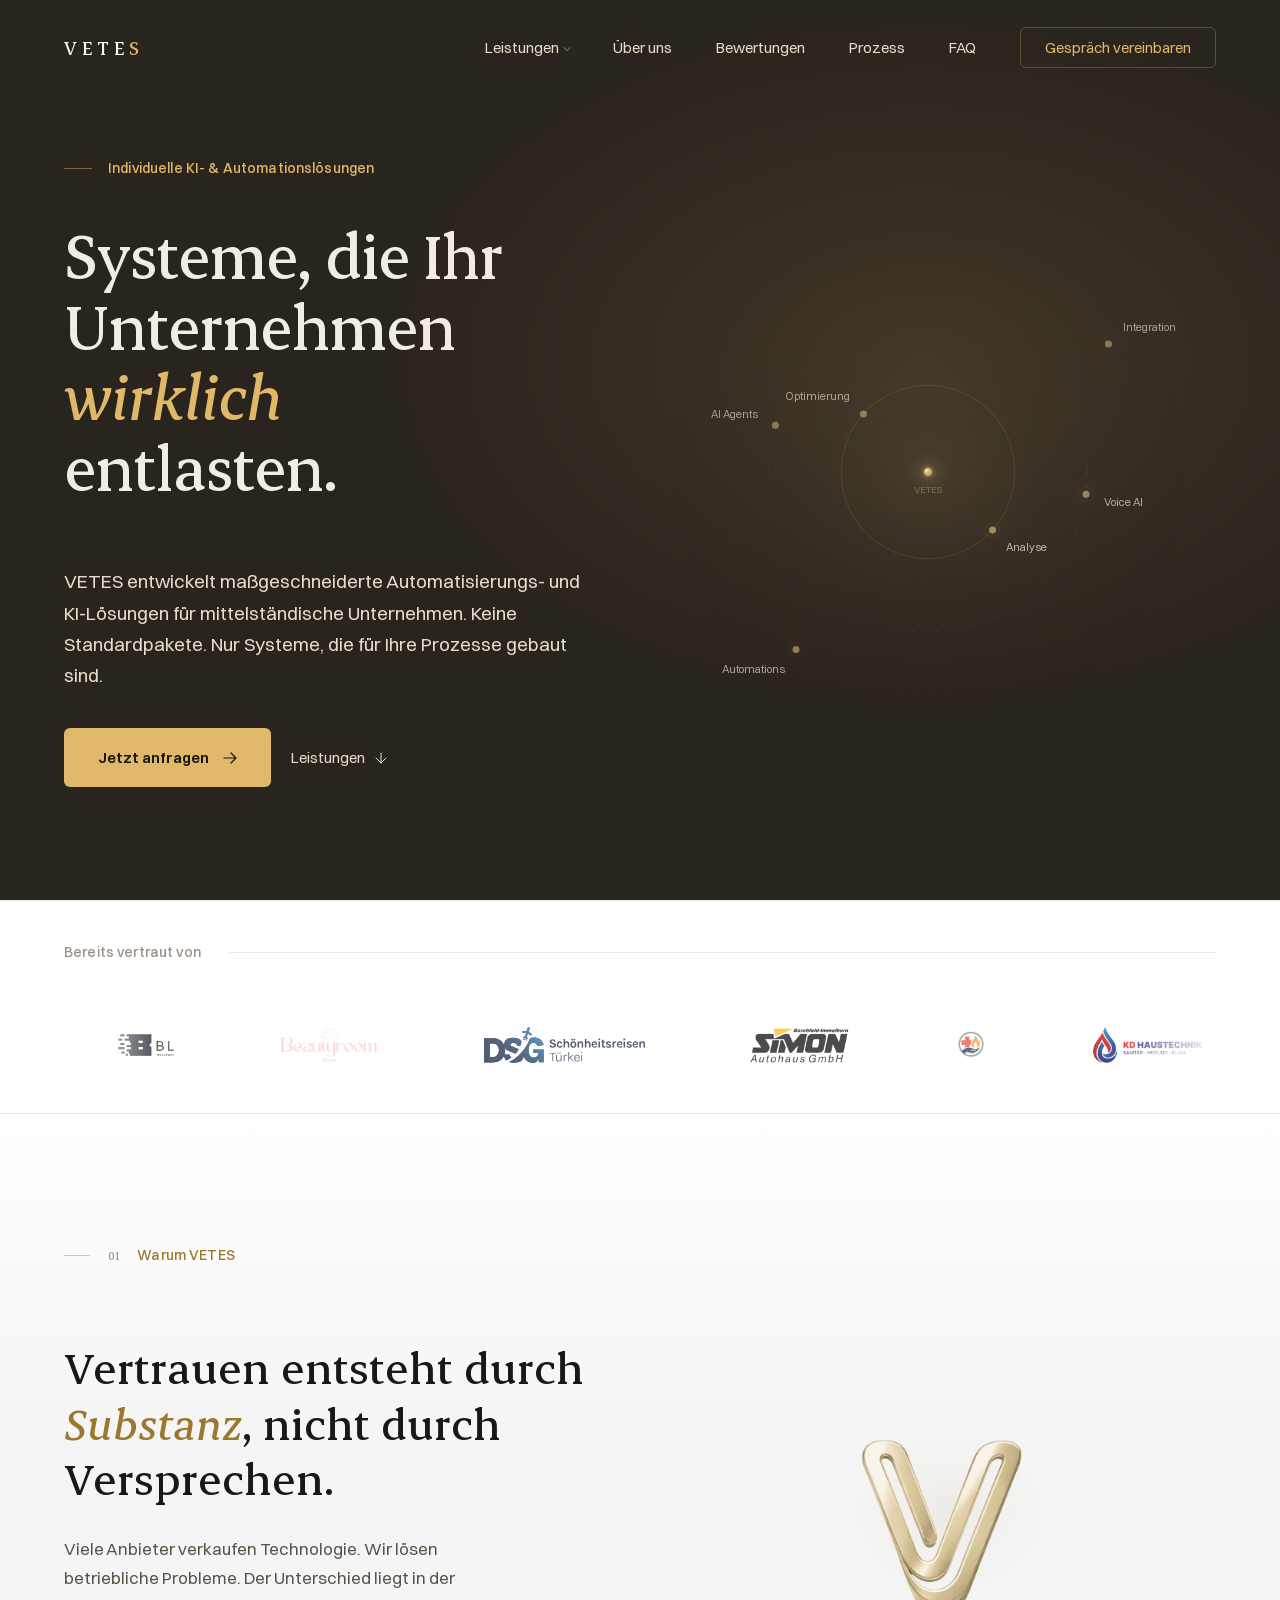
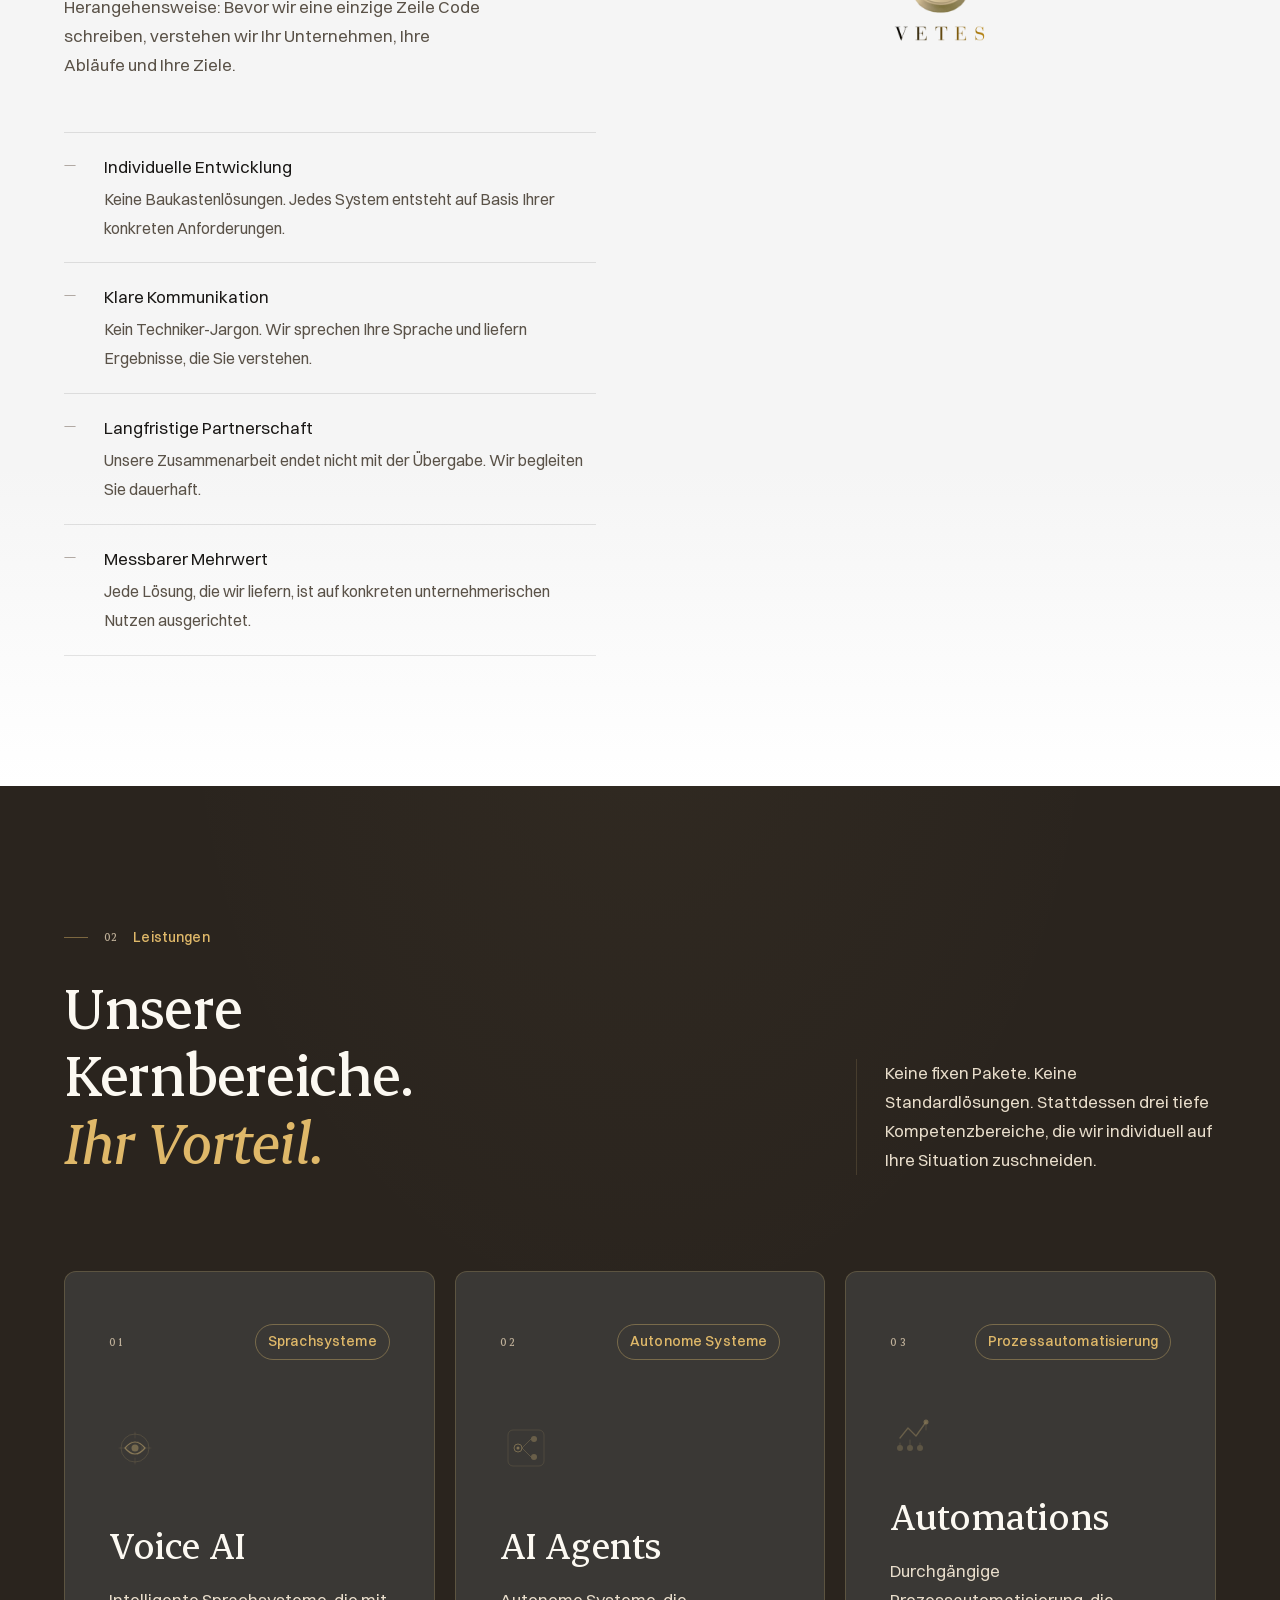
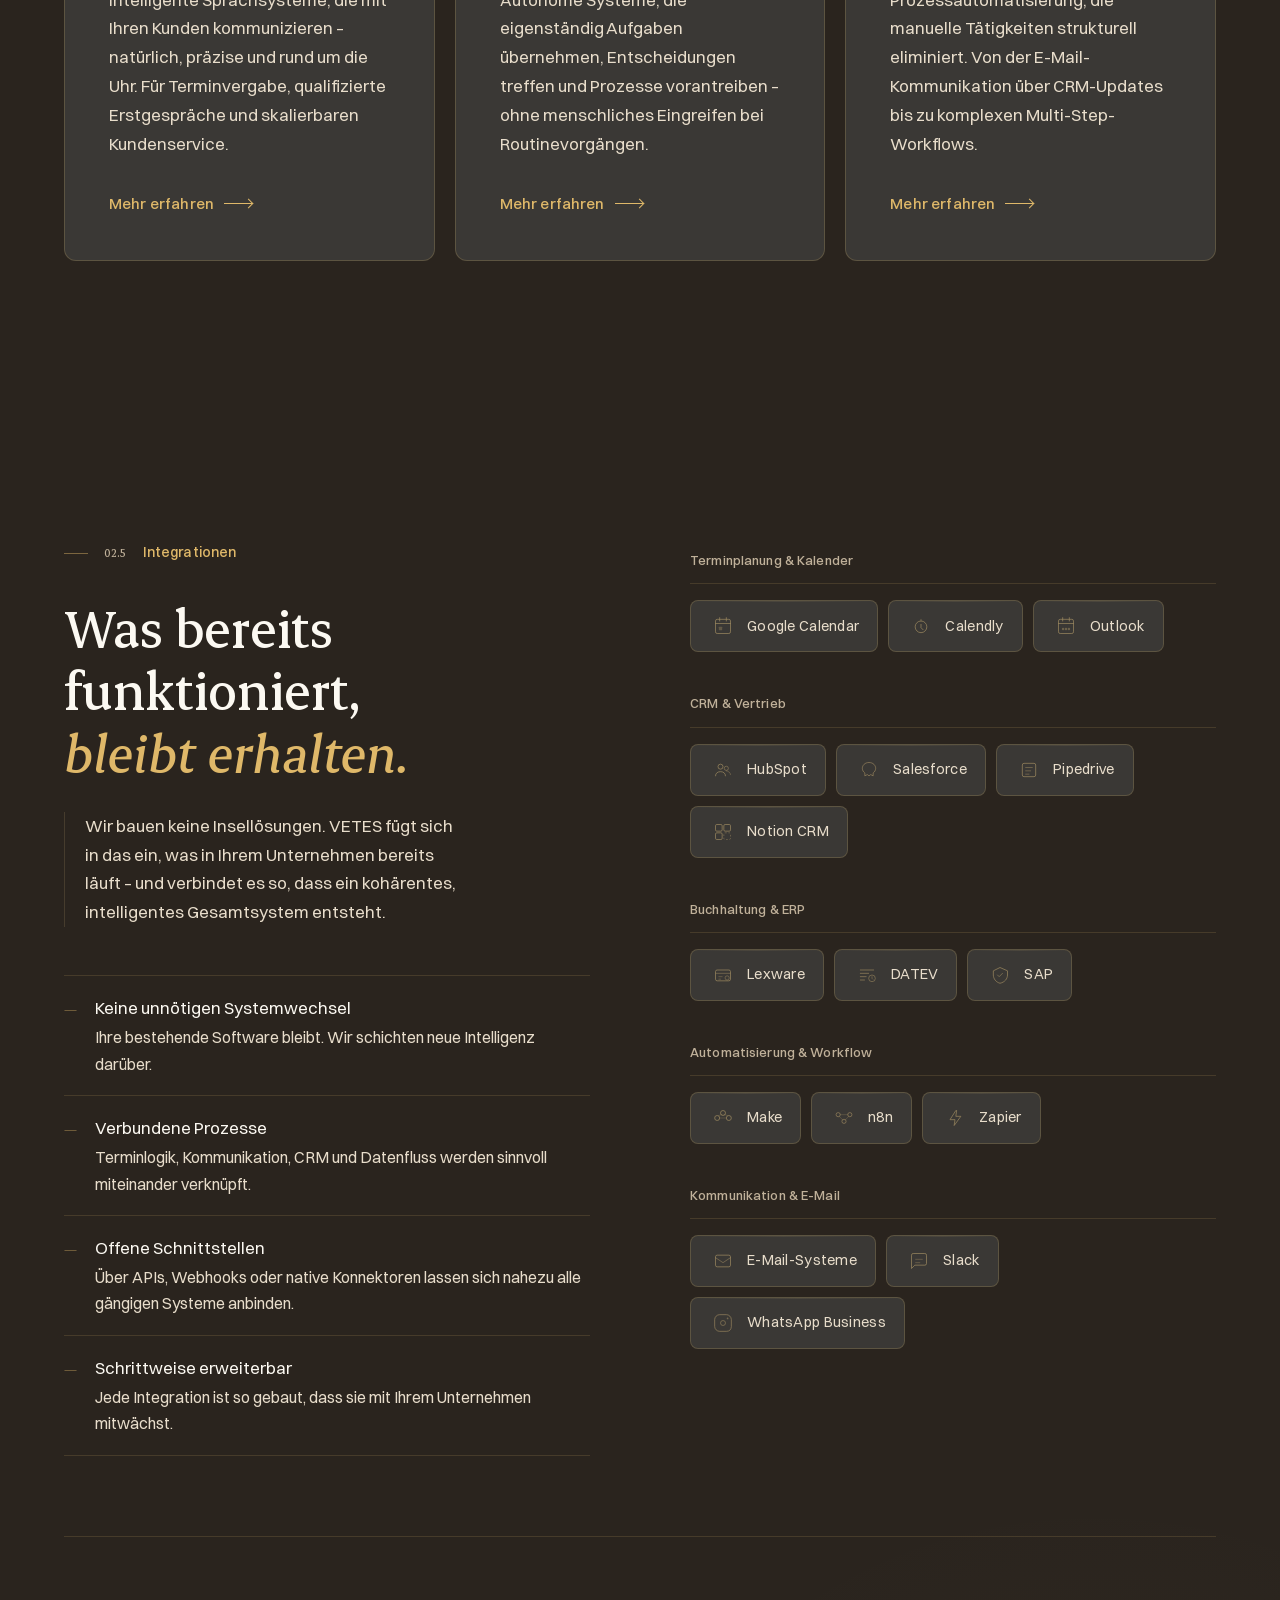
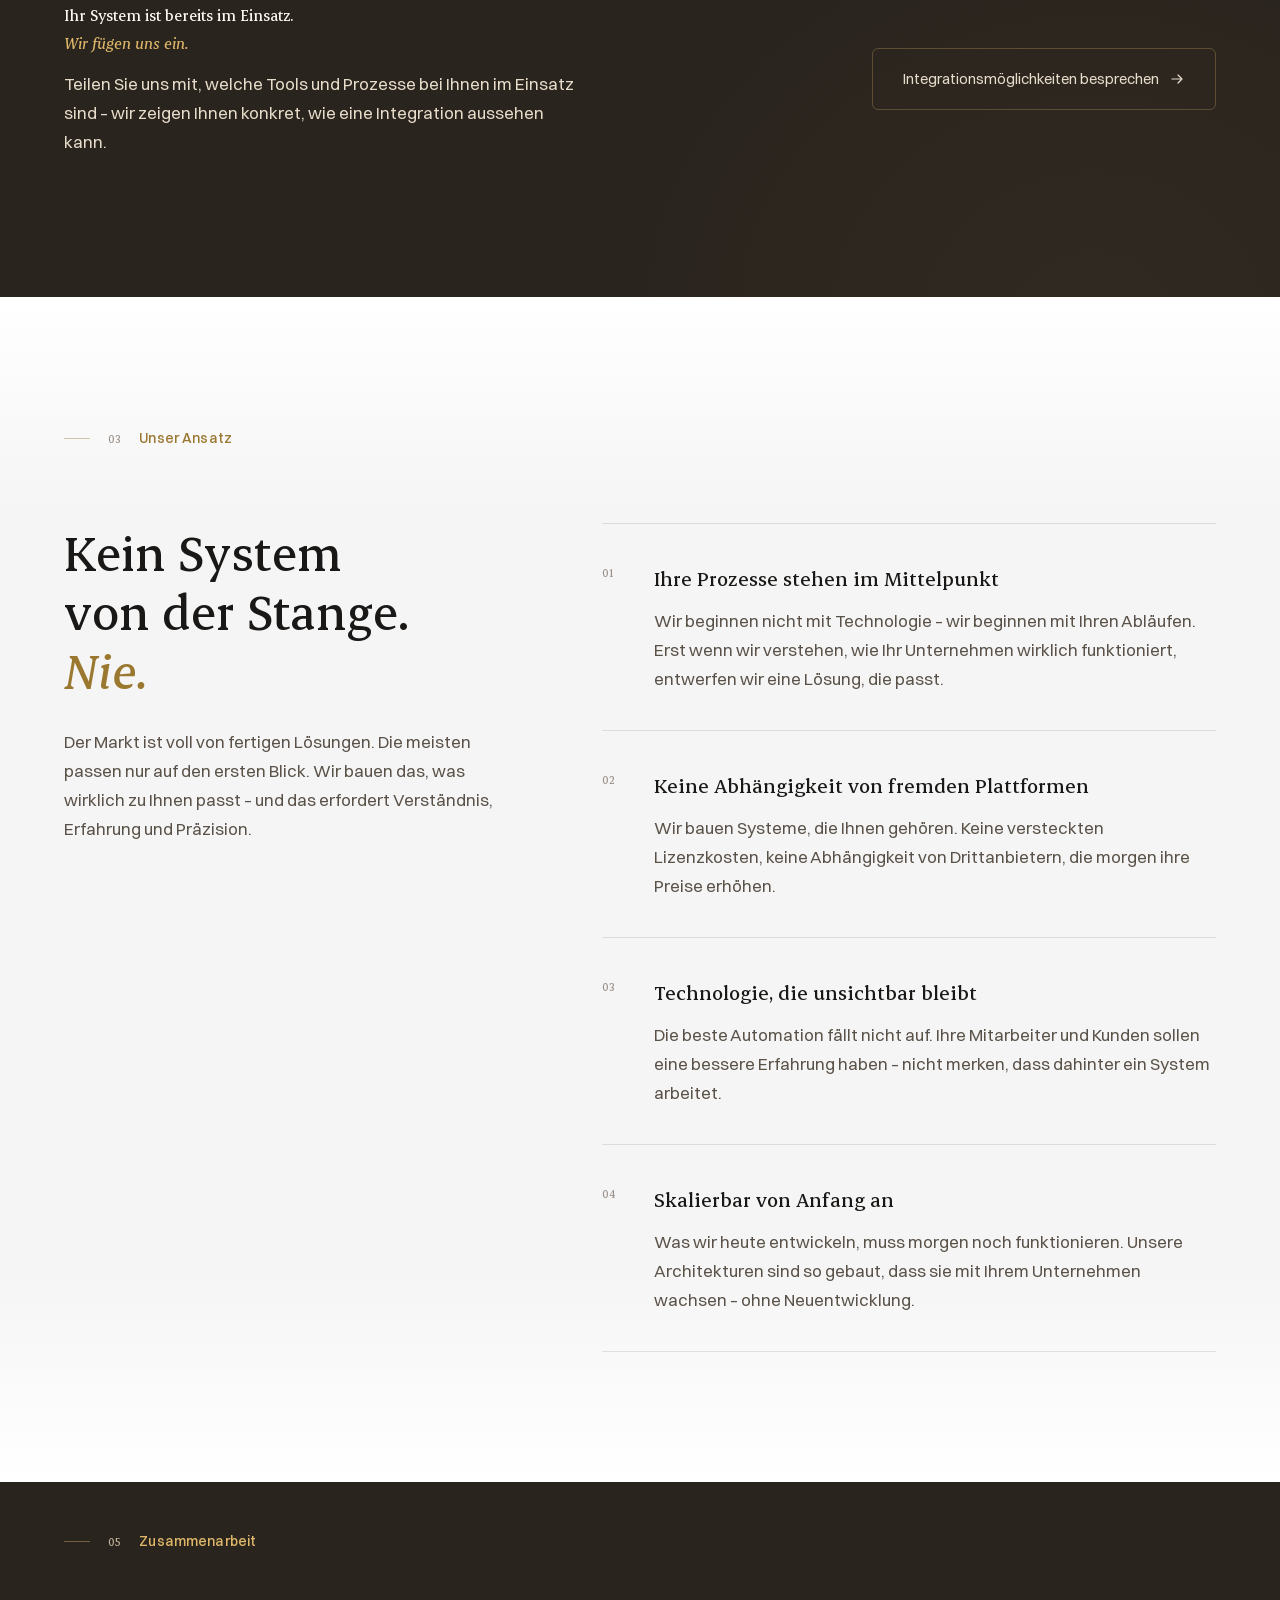
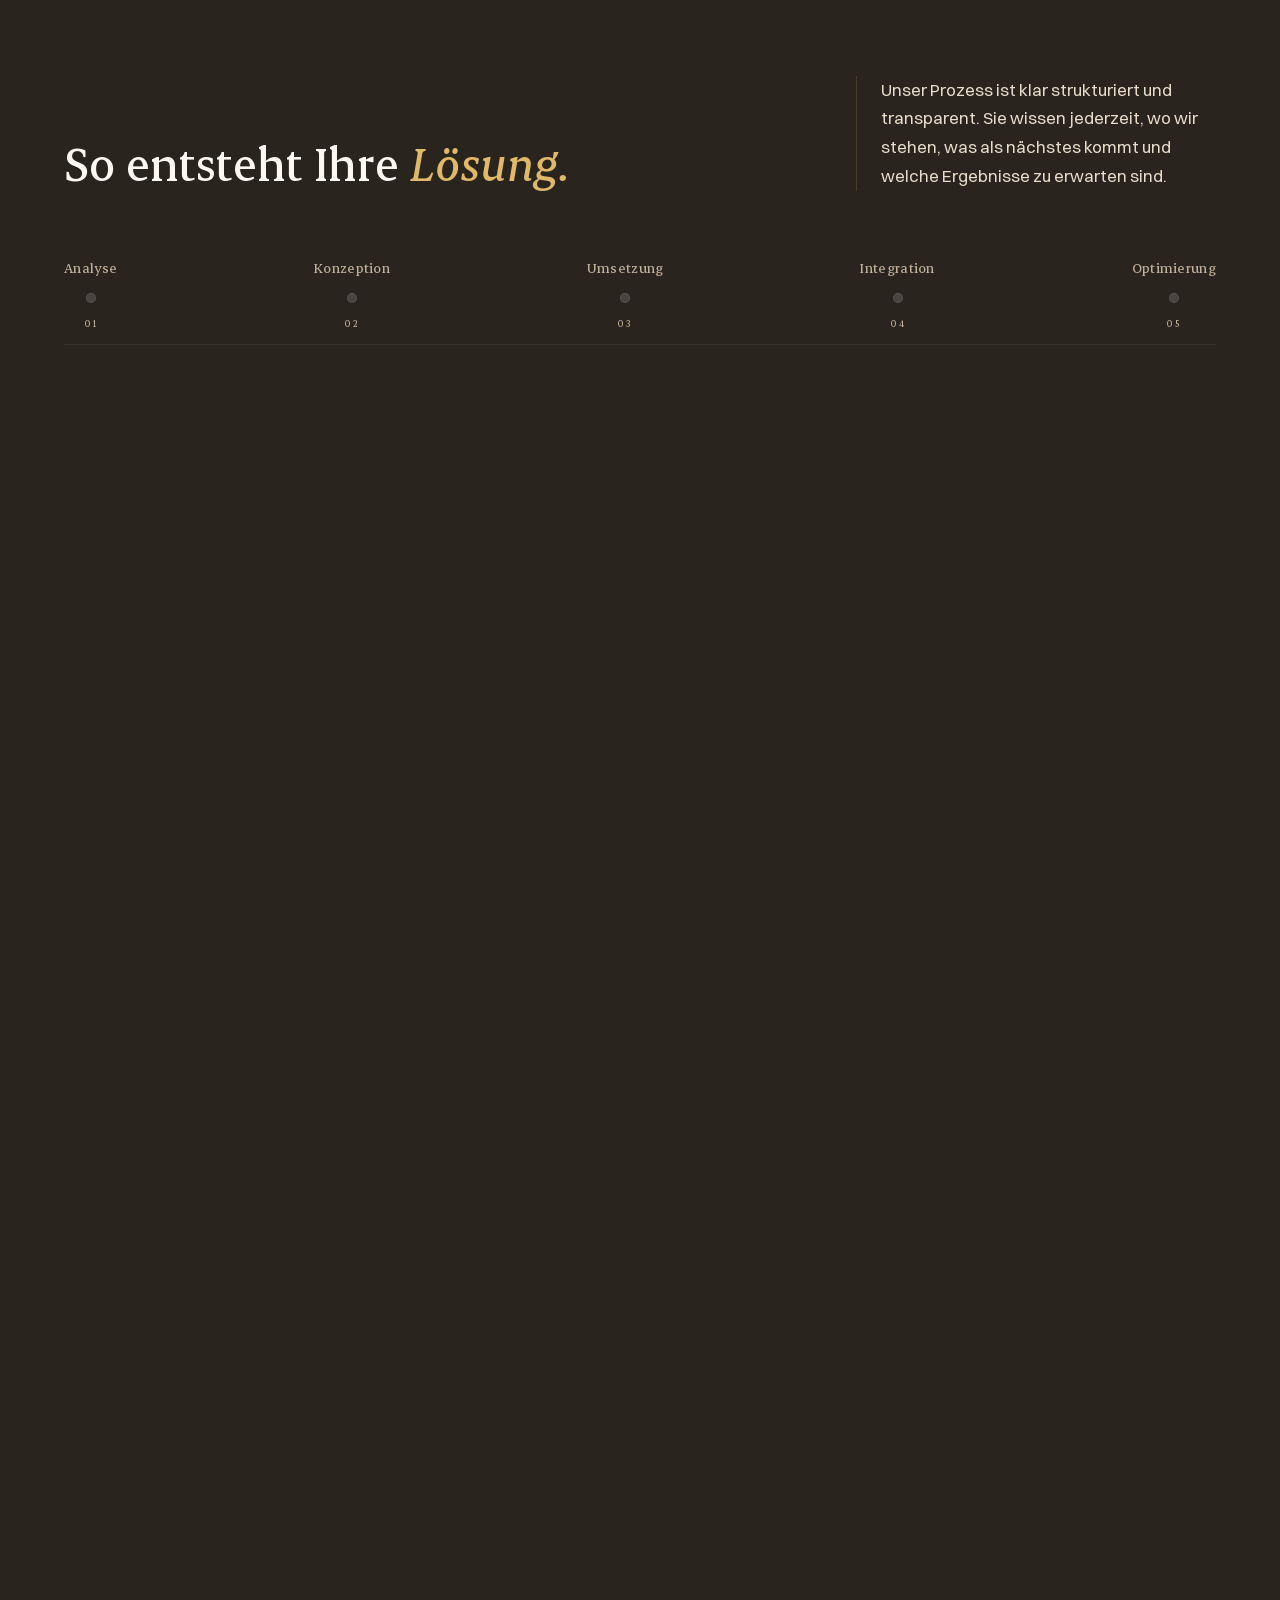
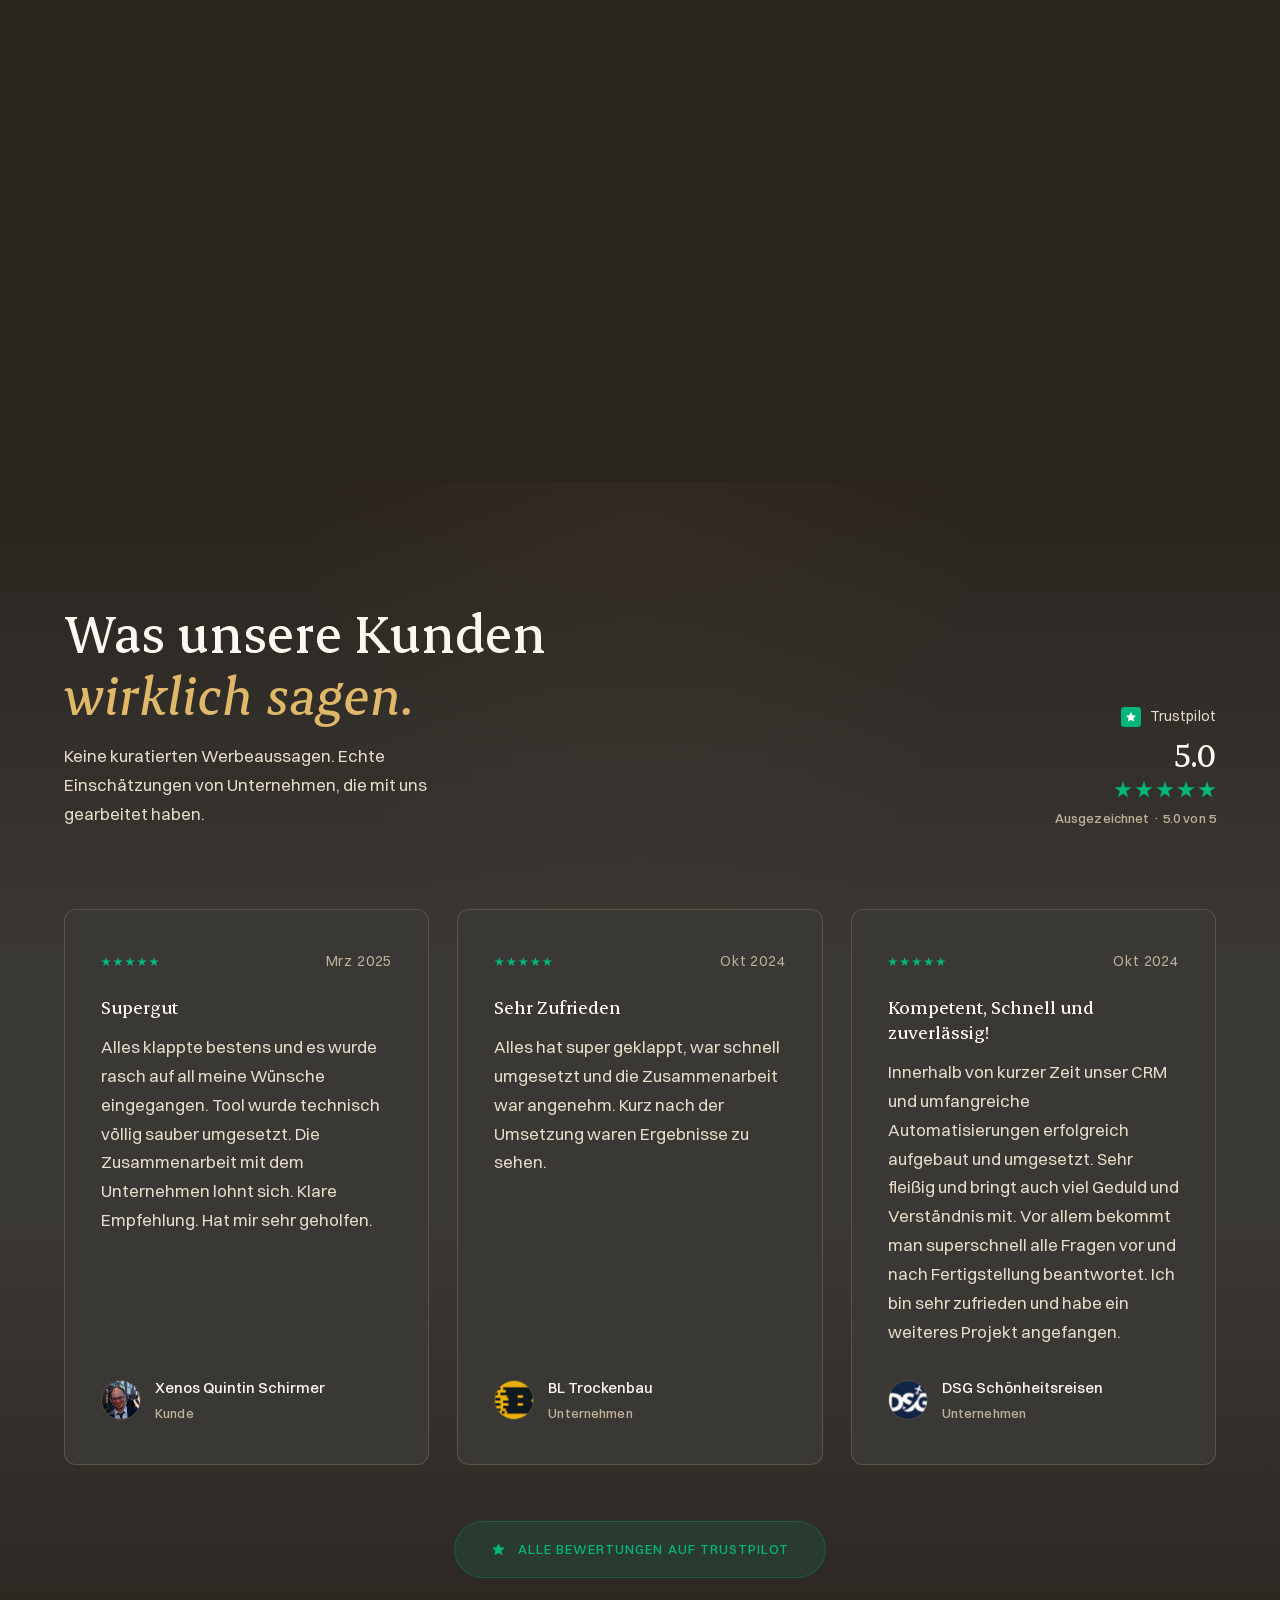
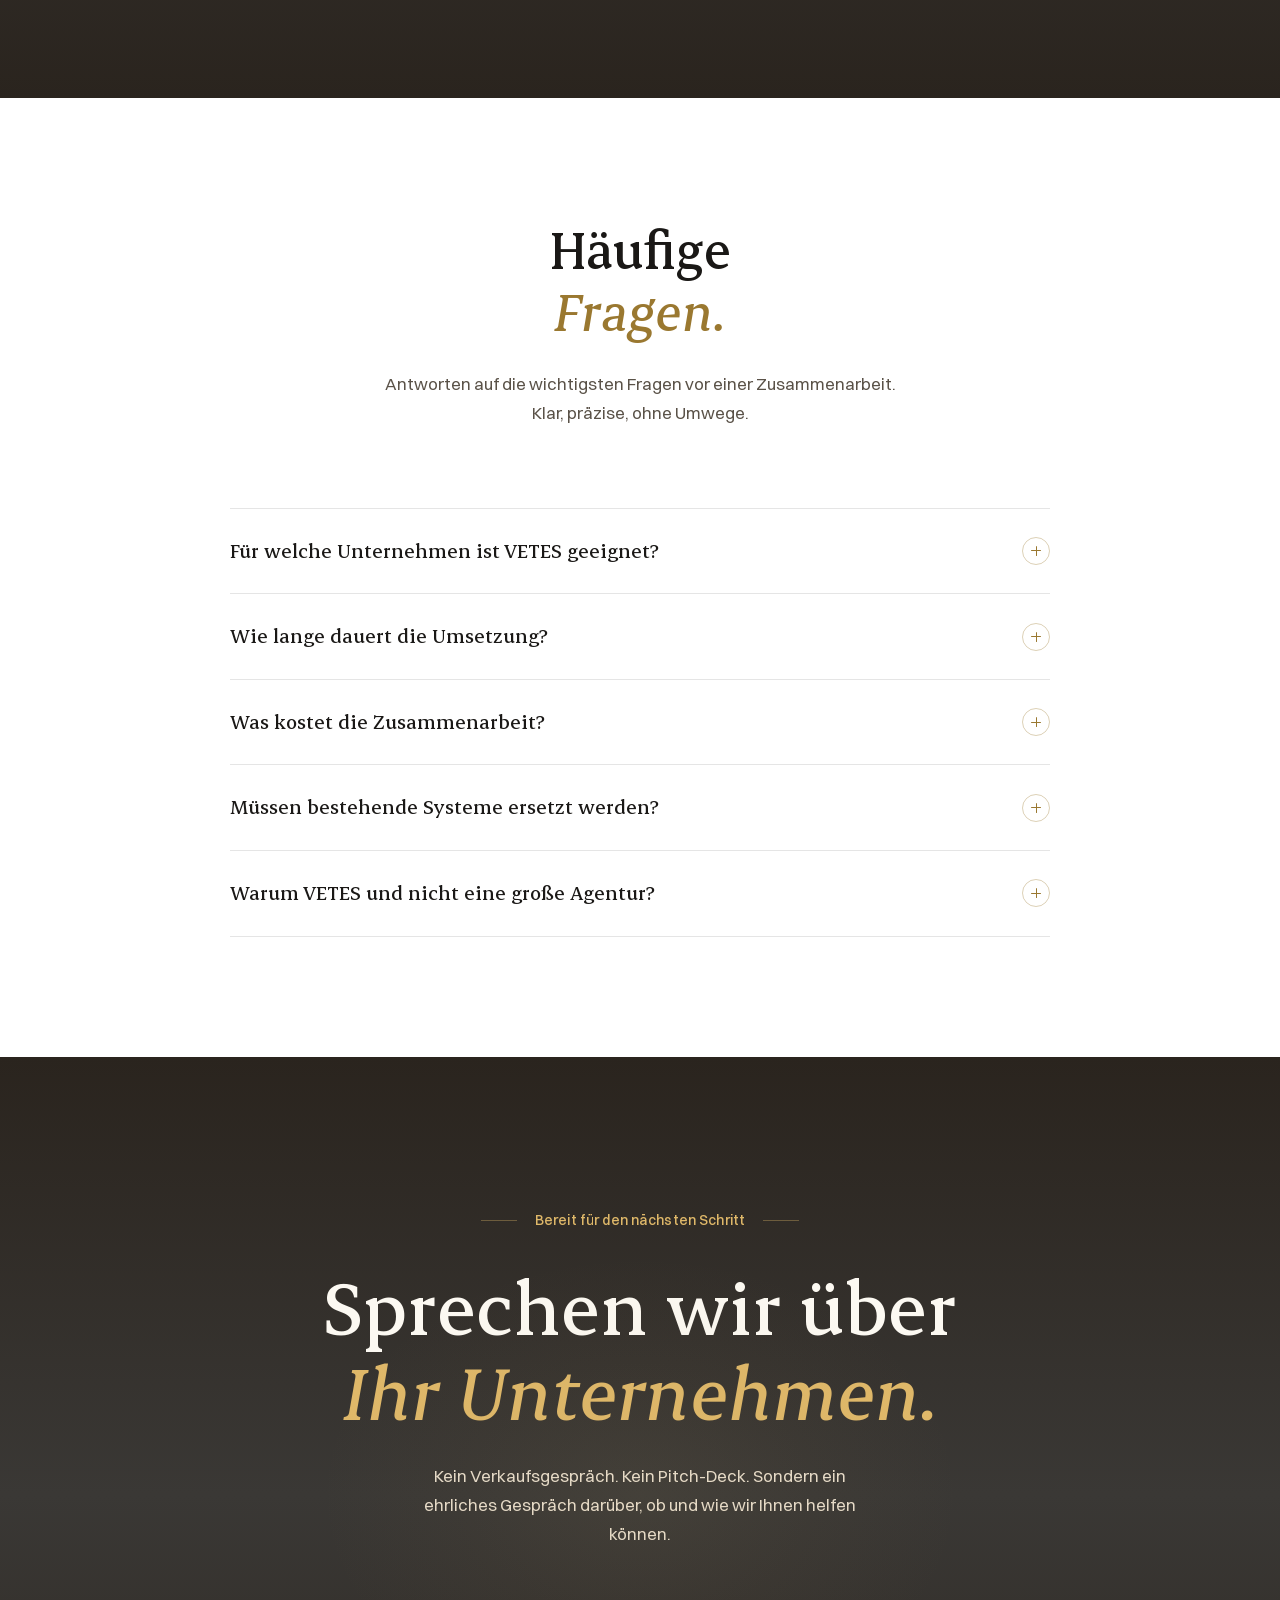
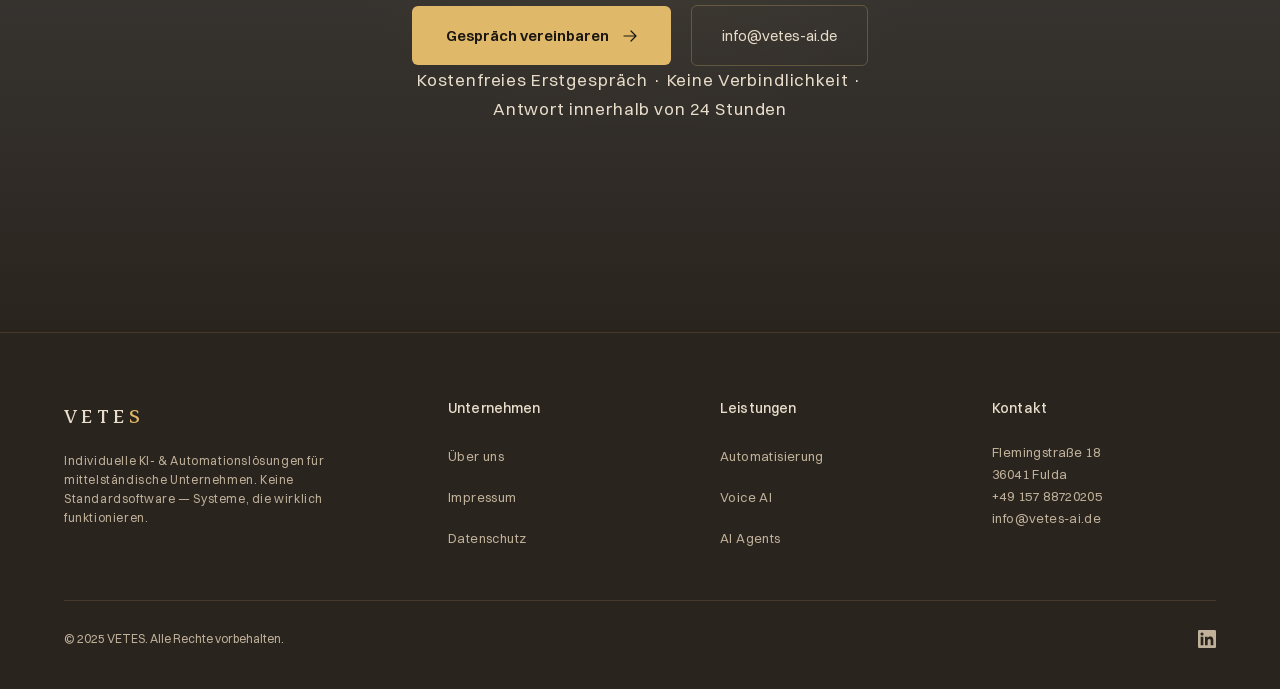
==== index.html @ e82645ac "Neutral grey cards on the warm background Surfaces move from brown (#3b322a) to a slightly warm grey" ====
<!DOCTYPE html>
<html lang="de">
<head>
  <meta charset="UTF-8" />
  <meta name="viewport" content="width=device-width, initial-scale=1.0" />
  <title>Sahit Luma – KI Automation Fulda | Vetes AI</title>
  <meta name="description" content="Sahit Luma entwickelt mit Vetes AI maßgeschneiderte KI-Automationen für KMU in Fulda & Hessen. n8n, AI Agents, Voice AI – Jetzt Erstgespräch vereinbaren." />
  <meta name="keywords" content="KI Automation Fulda, KI Automatisierung Fulda, Automatisierungen KMU, Digitalisierung Fulda, Digitalisierung Hessen, Digitalisierungsberatung Mittelstand, Sahit Luma, Sahit Luma KI, Sahit Luma Fulda, Sahit Luma Vetes, Vetes, VETES, vetes-ai, vetes-ai.de, Vetes AI, KI Agentur Fulda, KI Agentur Hessen, AI Agents, Voice AI, n8n Berater, Workflow Automation Hessen, digitale Transformation KMU, Prozessdigitalisierung, Geschäftsprozesse automatisieren, KI Beratung Deutschland" />
  <link rel="canonical" href="https://vetes-ai.de/" />
  <meta property="og:title" content="Sahit Luma – KI Automation Fulda | Vetes AI" />
  <meta property="og:description" content="Maßgeschneiderte KI-Automationen für KMU in Fulda & Hessen. n8n, AI Agents, Voice AI – individuell entwickelt von Sahit Luma." />
  <meta property="og:type" content="website" />
  <meta property="og:url" content="https://vetes-ai.de/" />
  <meta property="og:locale" content="de_DE" />
  <meta property="og:image" content="https://vetes-ai.de/og-image.png" />
  <meta name="twitter:card" content="summary_large_image" />
  <meta name="twitter:title" content="Sahit Luma – KI Automation Fulda | Vetes AI" />
  <meta name="twitter:description" content="Maßgeschneiderte KI-Automationen für KMU in Fulda & Hessen. n8n, AI Agents, Voice AI – individuell entwickelt." />
  <meta name="twitter:image" content="https://vetes-ai.de/og-image.png" />
  <link rel="icon" type="image/svg+xml" href="favicon.svg" />
  <link rel="apple-touch-icon" href="apple-touch-icon.png" />
  <link rel="stylesheet" href="assets/fonts/fonts.css" />
  <script type="application/ld+json">
  [
    {
      "@context": "https://schema.org",
      "@type": "Person",
      "name": "Sahit Luma",
      "jobTitle": "Gründer & Geschäftsführer",
      "url": "https://vetes-ai.de/ueber-uns",
      "image": "https://vetes-ai.de/assets/IMG_6160.png",
      "sameAs": [
        "https://www.linkedin.com/in/sahit-luma-3831a8319/",
        "https://www.linkedin.com/company/vetes"
      ],
      "worksFor": {
        "@type": "Organization",
        "name": "Vetes AI"
      },
      "knowsAbout": ["KI Automation", "KI Automatisierung", "Automatisierungen", "Digitalisierung", "Digitalisierungsberatung", "n8n", "Make", "AI Agents", "Workflow Automation", "Voice AI", "LLM Integration", "Prozessdigitalisierung", "Digitale Transformation", "Vetes", "Vetes AI"]
    },
    {
      "@context": "https://schema.org",
      "@type": "LocalBusiness",
      "name": "Vetes AI",
      "alternateName": "VETES",
      "url": "https://vetes-ai.de",
      "logo": "https://vetes-ai.de/favicon.svg",
      "image": "https://vetes-ai.de/og-image.png",
      "description": "Maßgeschneiderte KI-Automatisierung für KMU: n8n Workflows, AI Agents und Voice AI – individuell entwickelt von Sahit Luma in Fulda.",
      "founder": {
        "@type": "Person",
        "name": "Sahit Luma"
      },
      "address": {
        "@type": "PostalAddress",
        "streetAddress": "Flemingstraße 18",
        "postalCode": "36041",
        "addressLocality": "Fulda",
        "addressRegion": "Hessen",
        "addressCountry": "DE"
      },
      "telephone": "+4915788720205",
      "email": "info@vetes-ai.de",
      "areaServed": ["Fulda", "Hessen", "Deutschland"],
      "serviceType": ["KI Automation", "Workflow Automation", "AI Agents", "Voice AI"],
      "sameAs": [
        "https://www.linkedin.com/company/vetes"
      ],
      "priceRange": "€€"
    },
    {
      "@context": "https://schema.org",
      "@type": "WebSite",
      "name": "Vetes AI",
      "url": "https://vetes-ai.de",
      "potentialAction": {
        "@type": "SearchAction",
        "target": "https://vetes-ai.de/?s={search_term_string}",
        "query-input": "required name=search_term_string"
      }
    }
  ]
  </script>
  <style>
    :root {
      --bg: #2a241e;
      --surface: #3a3835;
      --surface-2: #413f3b;
      --surface-3: #484541;
      --border: rgba(214,182,108,0.16);
      --border-light: rgba(214,182,108,0.28);
      --text: #fcf9f2;
      --text-secondary: #e8ddcb;
      --text-muted: #c0b19a;
      --accent: #dfb869;
      --accent-soft: rgba(200,173,114,0.13);
      --accent-glow: rgba(200,173,114,0.07);
      --shadow-card: 0 8px 40px rgba(0,0,0,0.5), 0 2px 8px rgba(0,0,0,0.3);
      --shadow-float: 0 28px 80px rgba(0,0,0,0.6), 0 4px 16px rgba(0,0,0,0.35);
    }

    *, *::before, *::after { box-sizing: border-box; margin: 0; padding: 0; }
    html { scroll-behavior: smooth; overflow-x: clip; }

    body {
      background: var(--bg);
      color: var(--text);
      font-family: 'Switzer', -apple-system, sans-serif;
      font-weight: 300;
      font-size: 16px;
      line-height: 1.7;
      overflow-x: clip;
      -webkit-font-smoothing: antialiased;
    }

    /* ─── GLOBAL AMBIENT ──────────────────────────── */
    .site-ambient {
      position: fixed; inset: 0;
      pointer-events: none; z-index: 0;
      overflow: hidden;
    }
    .site-ambient::before {
      content: '';
      position: absolute;
      top: -20%; right: -10%;
      width: 70vw; height: 80vh;
      background: radial-gradient(ellipse at 60% 30%,
        rgba(200,173,114,0.055) 0%, transparent 65%);
      animation: ambientA 18s ease-in-out infinite alternate;
    }
    .site-ambient::after {
      content: '';
      position: absolute;
      bottom: 5%; left: -15%;
      width: 60vw; height: 70vh;
      background: radial-gradient(ellipse at 40% 65%,
        rgba(120,90,50,0.04) 0%, transparent 65%);
      animation: ambientB 22s ease-in-out infinite alternate;
    }
    @keyframes ambientA {
      0%   { transform: translate(0,0) scale(1); }
      100% { transform: translate(-3%,5%) scale(1.06); }
    }
    @keyframes ambientB {
      0%   { transform: translate(0,0); }
      100% { transform: translate(5%,-6%) scale(1.09); }
    }

    nav, section, footer { position: relative; z-index: 1; }

    /* ─── NAV ─────────────────────────────────────── */
    nav {
      position: fixed; top: 0; left: 0; right: 0;
      z-index: 100;
      padding: 30px 64px;
      display: flex; align-items: center; justify-content: space-between;
      transition: background 0.5s, backdrop-filter 0.5s, padding 0.4s;
    }
    nav.scrolled {
      background: rgba(42,36,30,0.88);
      backdrop-filter: blur(24px) saturate(1.4);
      padding: 20px 64px;
    }

    .nav-logo {
      font-family: 'Erode', Georgia, serif;
      font-size: 21px; font-weight: 500;
      letter-spacing: 0.22em;
      color: var(--text); text-decoration: none; text-transform: uppercase;
    }
    .nav-logo span { color: var(--accent); }

    .nav-links { display: flex; gap: 44px; list-style: none; }
    .nav-links a {
      color: var(--text-secondary); white-space: nowrap;
      text-decoration: none; font-size: 12.5px;
      letter-spacing: 0.09em; text-transform: uppercase;
      transition: color 0.3s;
    }
    .nav-links a:hover { color: var(--text); }

    .nav-cta {
      font-size: 11.5px; letter-spacing: 0.13em; text-transform: uppercase;
      color: var(--accent) !important;
      border: 1px solid rgba(200,173,114,0.3);
      padding: 10px 24px; border-radius: 2px;
      position: relative; overflow: hidden;
      transition: border-color 0.3s, box-shadow 0.3s !important;
    }
    .nav-cta::after {
      content: '';
      position: absolute; inset: 0;
      background: linear-gradient(135deg, rgba(200,173,114,0.08) 0%, transparent 60%);
      opacity: 0; transition: opacity 0.3s;
    }
    .nav-cta:hover { border-color: rgba(200,173,114,0.55) !important; box-shadow: 0 0 20px rgba(200,173,114,0.08) !important; }
    .nav-cta:hover::after { opacity: 1; }
    .nav-item-dropdown { position: relative; }
    .nav-item-dropdown > a { display: inline-flex; align-items: center; gap: 5px; }
    .nav-item-dropdown > a::after { content: ''; display: block; width: 5px; height: 5px; border-right: 1px solid currentColor; border-bottom: 1px solid currentColor; transform: rotate(45deg) translateY(-1px); opacity: 0.4; transition: transform 0.2s, opacity 0.2s; flex-shrink: 0; }
    .nav-item-dropdown:hover > a::after { transform: rotate(-135deg) translateY(2px); opacity: 0.7; }
    .nav-dropdown { position: absolute; top: calc(100% + 18px); left: 50%; transform: translateX(-50%) translateY(-4px); background: rgba(58,56,53,0.97); border: 1px solid var(--border-light); border-radius: 3px; padding: 6px; min-width: 210px; opacity: 0; visibility: hidden; transition: opacity 0.2s, transform 0.2s, visibility 0.2s; backdrop-filter: blur(24px); box-shadow: 0 20px 56px rgba(0,0,0,0.65); pointer-events: none; z-index: 200; }
    .nav-dropdown::before { content: ''; position: absolute; top: -22px; left: 0; right: 0; height: 22px; background: transparent; }
    .nav-item-dropdown:hover .nav-dropdown { opacity: 1; visibility: visible; transform: translateX(-50%) translateY(0); pointer-events: auto; }
    .nav-dropdown a { display: flex; align-items: center; gap: 10px; padding: 11px 14px; border-radius: 2px; font-size: 11.5px !important; letter-spacing: 0.1em !important; color: var(--text-secondary) !important; text-decoration: none !important; transition: background 0.18s, color 0.18s; white-space: nowrap; text-transform: uppercase; }
    .nav-dropdown a:hover { background: rgba(200,173,114,0.07); color: var(--text) !important; }
    .nav-dd-dot { width: 3px; height: 3px; border-radius: 50%; background: var(--accent); opacity: 0.5; flex-shrink: 0; transition: opacity 0.18s; }
    .nav-dropdown a:hover .nav-dd-dot { opacity: 1; }

    /* ─── HERO ────────────────────────────────────── */
    #hero {
      min-height: 100vh;
      display: grid;
      grid-template-columns: 1fr 1fr;
      align-items: center;
      padding: 140px 64px 96px;
      position: relative; overflow: hidden;
      /* Richer background — layered depth */
      background:
        radial-gradient(ellipse at 72% 38%, rgba(200,173,114,0.07) 0%, transparent 45%),
        radial-gradient(ellipse at 20% 80%, rgba(140,105,55,0.05) 0%, transparent 50%),
        radial-gradient(ellipse at 50% 0%,  rgba(200,173,114,0.04) 0%, transparent 55%),
        linear-gradient(165deg, #3a3835 0%, #2a241e 50%, #262019 100%);
    }

    /* Vignette */
    #hero::after {
      content: '';
      position: absolute; inset: 0;
      background: radial-gradient(ellipse at 50% 50%, transparent 40%, rgba(0,0,0,0.22) 100%);
      pointer-events: none; z-index: 0;
    }

    /* Floating ambient light — drifts slowly */
    .hero-ambient-light {
      position: absolute; top: -10%; right: -5%;
      width: 75vw; height: 100vh;
      background: radial-gradient(ellipse at 60% 35%,
        rgba(200,173,114,0.08) 0%,
        rgba(160,128,72,0.035) 35%,
        transparent 65%);
      pointer-events: none; z-index: 0;
      animation: heroAmbient 16s ease-in-out infinite alternate;
    }
    .hero-ambient-light-2 {
      position: absolute; bottom: -10%; left: -5%;
      width: 55vw; height: 65vh;
      background: radial-gradient(ellipse at 35% 80%,
        rgba(170,130,65,0.04) 0%, transparent 60%);
      pointer-events: none; z-index: 0;
      animation: heroAmbient2 20s ease-in-out infinite alternate;
    }
    @keyframes heroAmbient {
      0%   { transform: translate(0,0) scale(1); }
      100% { transform: translate(-3%, 4%) scale(1.05); }
    }
    @keyframes heroAmbient2 {
      0%   { transform: translate(0,0); }
      100% { transform: translate(4%, -5%) scale(1.08); }
    }

    /* Left content column */
    .hero-content {
      position: relative; z-index: 2;
      display: flex; flex-direction: column;
      justify-content: center;
    }

    /* Right visual column */
    .hero-visual-wrap {
      position: relative; z-index: 2;
      display: flex; align-items: center; justify-content: center;
      height: 100%;
    }

    /* Head profile silhouette */
    .hero-head-profile {
      position: absolute;
      top: 42%;
      left: 48%;
      transform: translate(-50%, -50%);
      width: 750px;
      height: auto;
      opacity: 0;
      animation: fadeUp 2s cubic-bezier(0.16,1,0.3,1) 0.6s forwards;
      pointer-events: none;
      z-index: 3;
    }

    /* The orchestration canvas */
    #orchestrationCanvas {
      display: block;
      cursor: none;
      opacity: 0;
      animation: fadeUp 1.4s cubic-bezier(0.16,1,0.3,1) 0.9s forwards;
      position: relative;
      z-index: 2;
    }

    /* ── Hero text ───────────────────────────────── */
    .hero-eyebrow {
      font-size: 10.5px; letter-spacing: 0.26em; text-transform: uppercase;
      color: var(--accent); margin-bottom: 40px;
      opacity: 0; animation: fadeUp 1s cubic-bezier(0.16,1,0.3,1) 0.5s forwards;
      display: flex; align-items: center; gap: 16px;
    }
    .hero-eyebrow::before {
      content: ''; display: block; width: 28px; height: 1px;
      background: var(--accent); opacity: 0.45;
    }

    .hero-headline {
      font-family: 'Erode', Georgia, serif;
      font-size: clamp(44px, 5.4vw, 84px);
      font-weight: 500; line-height: 1.02; letter-spacing: -0.015em;
      color: #f2ede2;
      text-shadow: 0 2px 40px rgba(0,0,0,0.5);
      opacity: 0; animation: fadeUp 1.3s cubic-bezier(0.16,1,0.3,1) 0.7s forwards;
    }
    .hero-headline em {
      font-style: italic; color: var(--accent);
      text-shadow: 0 0 60px rgba(200,173,114,0.28), 0 0 120px rgba(200,173,114,0.1);
    }

    .hero-bottom {
      margin-top: 64px;
      opacity: 0; animation: fadeUp 1s cubic-bezier(0.16,1,0.3,1) 1.1s forwards;
    }
    .hero-sub {
      max-width: 380px; font-size: 15px; line-height: 1.82;
      color: var(--text-secondary);
      padding-left: 20px;
      border-left: 1px solid rgba(200,173,114,0.22);
      margin-bottom: 36px;
    }
    .hero-actions { display: flex; align-items: center; gap: 20px; }

    /* ─── BUTTONS ─────────────────────────────────── */
    .btn-primary {
      display: inline-flex; align-items: center; gap: 14px;
      background: linear-gradient(140deg, #cdb476 0%, #b8944c 100%);
      color: #090700;
      font-family: 'Switzer', -apple-system, sans-serif; font-size: 11.5px;
      font-weight: 500; letter-spacing: 0.14em; text-transform: uppercase;
      text-decoration: none; padding: 17px 34px; border-radius: 2px;
      position: relative; overflow: hidden;
      box-shadow: 0 4px 24px rgba(200,173,114,0.22), 0 1px 4px rgba(0,0,0,0.4);
      transition: transform 0.35s cubic-bezier(0.34,1.56,0.64,1), box-shadow 0.35s;
    }
    .btn-primary::before {
      content: '';
      position: absolute; top: 0; left: -100%; width: 55%; height: 100%;
      background: linear-gradient(90deg, transparent, rgba(255,255,255,0.14), transparent);
      transition: left 0.65s ease;
    }
    .btn-primary:hover {
      transform: translateY(-2px);
      box-shadow: 0 10px 40px rgba(200,173,114,0.32), 0 2px 8px rgba(0,0,0,0.5);
    }
    .btn-primary:hover::before { left: 145%; }
    .btn-primary svg { transition: transform 0.3s; }
    .btn-primary:hover svg { transform: translateX(4px); }

    .btn-ghost {
      display: inline-flex; align-items: center; gap: 10px;
      color: var(--text-secondary); font-size: 12px;
      letter-spacing: 0.1em; text-transform: uppercase; text-decoration: none;
      transition: color 0.3s;
    }
    .btn-ghost:hover { color: var(--text); }

    .btn-outline {
      display: inline-flex; align-items: center; gap: 10px;
      color: var(--text-secondary); font-size: 12px;
      letter-spacing: 0.1em; text-transform: uppercase; text-decoration: none;
      border: 1px solid var(--border-light); padding: 17px 30px; border-radius: 2px;
      transition: border-color 0.3s, color 0.3s, background 0.3s;
    }
    .btn-outline:hover {
      border-color: rgba(255,255,255,0.15); color: var(--text);
      background: rgba(255,255,255,0.025);
    }

    /* ─── SECTION BASE ────────────────────────────── */
    section { padding: 130px 64px; }

    .section-label {
      font-size: 10px; letter-spacing: 0.3em; text-transform: uppercase;
      color: var(--accent); margin-bottom: 72px;
      display: flex; align-items: center; gap: 18px; opacity: 0.75;
    }
    .section-label::before {
      content: ''; display: block; width: 26px; height: 1px;
      background: var(--accent); opacity: 0.4;
    }
    .section-num { color: var(--text-muted); font-family: 'Erode', Georgia, serif; font-size: 12px; }

    /* ─── TRUST ───────────────────────────────────── */
    #trust {
      background: linear-gradient(180deg, var(--bg) 0%, var(--surface) 25%, var(--surface) 75%, var(--bg) 100%);
    }

    .trust-grid { display: grid; grid-template-columns: 1fr 1fr; gap: 88px; align-items: start; }

    .trust-left h2 {
      font-family: 'Erode', Georgia, serif;
      font-size: clamp(38px,3.8vw,56px); font-weight: 300; line-height: 1.15; margin-bottom: 28px;
    }
    .trust-left h2 em { font-style: italic; color: var(--accent); }
    .trust-left > p { font-size: 15px; line-height: 1.8; color: var(--text-secondary); max-width: 420px; }

    .trust-pillars { margin-top: 52px; }
    .pillar {
      padding: 20px 0; border-bottom: 1px solid var(--border);
      display: flex; gap: 20px;
      transition: opacity 0.65s ease, transform 0.65s ease;
    }
    .pillar:first-child { border-top: 1px solid var(--border); }
    .pillar-num { font-family: 'Erode', Georgia, serif; font-size: 12px; color: var(--text-muted); padding-top: 2px; min-width: 20px; }
    .pillar-content strong { display: block; font-size: 14.5px; font-weight: 400; color: var(--text); margin-bottom: 3px; }
    .pillar-content span { font-size: 13px; color: var(--text-secondary); line-height: 1.6; }

    /* Reviews */
    .trust-right { padding-top: 4px; }
    .reviews-header {
      display: flex; align-items: center; justify-content: space-between;
      margin-bottom: 28px; padding-bottom: 22px;
      border-bottom: 1px solid var(--border);
    }
    .tp-logo { display: flex; align-items: center; gap: 8px; font-size: 13px; color: var(--text-secondary); }
    .tp-star-icon { width: 18px; height: 18px; background: #00b67a; display: flex; align-items: center; justify-content: center; border-radius: 2px; }
    .tp-star-icon svg { width: 11px; height: 11px; fill: white; }
    .tp-score { text-align: right; }
    .tp-score .score-num { font-family: 'Erode', Georgia, serif; font-size: 30px; font-weight: 500; color: var(--text); line-height: 1; }
    .tp-score .score-sub { font-size: 11px; color: var(--text-secondary); letter-spacing: 0.05em; margin-top: 3px; }
    .stars-row { display: flex; gap: 3px; }
    .star { width: 20px; height: 20px; background: #00b67a; clip-path: polygon(50% 0%,61% 35%,98% 35%,68% 57%,79% 91%,50% 70%,21% 91%,32% 57%,2% 35%,39% 35%); }
    .star-sm { width: 13px; height: 13px; background: #00b67a; clip-path: polygon(50% 0%,61% 35%,98% 35%,68% 57%,79% 91%,50% 70%,21% 91%,32% 57%,2% 35%,39% 35%); }

    .review-list { display: flex; flex-direction: column; gap: 11px; }
    .review-card {
      background: linear-gradient(145deg, var(--surface-2) 0%, var(--surface-3) 100%);
      border-radius: 6px; padding: 20px 22px;
      position: relative; overflow: hidden;
      box-shadow: var(--shadow-card);
      opacity: 0; transform: translateY(10px);
      transition: opacity 0.55s ease, transform 0.55s ease, box-shadow 0.35s;
    }
    .review-card::before {
      content: ''; position: absolute; top: 0; left: 0; right: 0; height: 1px;
      background: linear-gradient(90deg, transparent, rgba(200,173,114,0.15), transparent);
    }
    .review-card:hover { box-shadow: var(--shadow-float); transform: translateY(-1px) !important; }
    .review-card.visible { opacity: 1; transform: none; }
    .review-top { display: flex; align-items: center; justify-content: space-between; margin-bottom: 9px; }
    .reviewer-name { font-size: 13px; font-weight: 500; color: var(--text); }
    .review-date { font-size: 11px; color: var(--text-muted); }
    .review-title { font-size: 13px; font-weight: 500; color: var(--text); margin-bottom: 5px; }
    .review-text { font-size: 12.5px; line-height: 1.65; color: var(--text-secondary); }

    /* ─── SERVICES — PREMIUM 3-CARD LAYOUT ───────────── */
    #services {
      background: var(--bg);
      padding: 140px 64px;
      position: relative;
      overflow: hidden;
    }

    /* Atmospheric glow behind section */
    #services::before {
      content: '';
      position: absolute;
      top: -10%; left: 50%; transform: translateX(-50%);
      width: 80%; height: 60%;
      background: radial-gradient(ellipse at 50% 0%,
        rgba(200,173,114,0.045) 0%, transparent 65%);
      pointer-events: none;
    }

    /* ── Intro header ──────────────────────────────── */
    .services-intro {
      display: flex;
      align-items: flex-end;
      justify-content: space-between;
      gap: 80px;
      margin-bottom: 96px;
    }
    .services-intro-left { flex: 0 0 auto; }
    .services-eyebrow {
      font-size: 10px;
      letter-spacing: 0.3em;
      text-transform: uppercase;
      color: var(--accent);
      margin-bottom: 24px;
      opacity: 0.75;
      display: flex;
      align-items: center;
      gap: 16px;
    }
    .services-eyebrow::before {
      content: '';
      width: 24px; height: 1px;
      background: var(--accent); opacity: 0.45;
      display: block;
    }
    .services-intro h2 {
      font-family: 'Erode', Georgia, serif;
      font-size: clamp(42px, 5vw, 72px);
      font-weight: 300;
      line-height: 1.05;
      letter-spacing: -0.02em;
    }
    .services-intro h2 em {
      font-style: italic;
      color: var(--accent);
      text-shadow: 0 0 40px rgba(200,173,114,0.2);
    }
    .services-intro-right {
      max-width: 360px;
      font-size: 15px;
      line-height: 1.82;
      color: var(--text-secondary);
      padding-left: 28px;
      border-left: 1px solid rgba(200,173,114,0.18);
      flex-shrink: 0;
    }

    /* ── 3-Card grid ───────────────────────────────── */
    .services-grid {
      display: grid;
      grid-template-columns: repeat(3, 1fr);
      gap: 20px;
    }

    /* Each card is a full-link block */
    .service-card-link {
      display: block;
      text-decoration: none;
      color: inherit;
      position: relative;
    }

    .service-card {
      background:
        linear-gradient(160deg,
          rgba(65,63,59,0.95) 0%,
          rgba(58,56,53,0.98) 100%);
      border-radius: 10px;
      padding: 52px 44px 44px;
      position: relative;
      overflow: hidden;
      height: 100%;
      min-height: 440px;
      display: flex;
      flex-direction: column;
      box-shadow:
        0 12px 60px rgba(0,0,0,0.55),
        0 2px 10px rgba(0,0,0,0.4);
      transition:
        transform 0.5s cubic-bezier(0.34, 1.4, 0.64, 1),
        box-shadow 0.5s ease;
    }

    /* Warm inner ambient glow — always slightly visible */
    .service-card::before {
      content: '';
      position: absolute;
      top: -40%; left: -20%;
      width: 140%; height: 140%;
      background: radial-gradient(ellipse at 40% 30%,
        rgba(200,173,114,0.055) 0%,
        transparent 60%);
      pointer-events: none;
      transition: opacity 0.6s ease;
    }

    /* Bottom accent line */
    .service-card::after {
      content: '';
      position: absolute;
      bottom: 0; left: 0; right: 0;
      height: 1px;
      background: linear-gradient(90deg,
        transparent 0%,
        rgba(200,173,114,0.5) 50%,
        transparent 100%);
      opacity: 0;
      transition: opacity 0.5s ease;
    }

    /* Hover state */
    .service-card-link:hover .service-card {
      transform: translateY(-7px);
      box-shadow:
        0 30px 100px rgba(0,0,0,0.65),
        0 8px 30px rgba(0,0,0,0.4),
        0 0 60px rgba(200,173,114,0.05);
    }
    .service-card-link:hover .service-card::before {
      opacity: 1.8;
    }
    .service-card-link:hover .service-card::after {
      opacity: 1;
    }

    /* ACTIVE (scroll-focus) state */
    .service-card.svc-active {
      transform: translateY(-4px);
      box-shadow:
        0 24px 80px rgba(0,0,0,0.6),
        0 4px 16px rgba(0,0,0,0.4),
        0 0 80px rgba(200,173,114,0.07);
    }
    .service-card.svc-active::after { opacity: 0.7; }

    /* INACTIVE (scroll-focus) state — other cards dim */
    .service-card.svc-inactive {
      opacity: 0.45;
      filter: saturate(0.5);
      transform: scale(0.985);
    }

    /* Transition for inactive */
    .service-card {
      transition:
        transform 0.6s cubic-bezier(0.16,1,0.3,1),
        box-shadow 0.6s ease,
        opacity 0.6s ease,
        filter 0.6s ease;
    }

    /* ── Card content ──────────────────────────────── */
    /* Top: number + category tag */
    .svc-top {
      display: flex;
      align-items: center;
      justify-content: space-between;
      margin-bottom: 48px;
    }
    .svc-num {
      font-family: 'Erode', Georgia, serif;
      font-size: 12px;
      color: var(--text-muted);
      letter-spacing: 0.2em;
    }
    .svc-tag {
      font-size: 10px;
      letter-spacing: 0.18em;
      text-transform: uppercase;
      color: rgba(200,173,114,0.55);
      border: 1px solid rgba(200,173,114,0.2);
      padding: 5px 12px;
      border-radius: 20px;
      transition: color 0.4s, border-color 0.4s;
    }
    .service-card-link:hover .svc-tag,
    .service-card.svc-active .svc-tag {
      color: var(--accent);
      border-color: rgba(200,173,114,0.45);
    }

    /* Large icon area */
    .svc-icon-wrap {
      flex: 1;
      display: flex;
      align-items: center;
      justify-content: flex-start;
      margin-bottom: 36px;
    }
    .svc-icon {
      width: 52px; height: 52px;
      opacity: 0.55;
      transition: opacity 0.4s, transform 0.5s cubic-bezier(0.34,1.56,0.64,1);
    }
    .service-card-link:hover .svc-icon,
    .service-card.svc-active .svc-icon {
      opacity: 0.85;
      transform: scale(1.05);
    }

    /* Title */
    .svc-title {
      font-family: 'Erode', Georgia, serif;
      font-size: clamp(34px, 3.2vw, 52px);
      font-weight: 300;
      line-height: 1.0;
      letter-spacing: -0.01em;
      color: var(--text);
      margin-bottom: 20px;
      transition: text-shadow 0.4s;
    }
    .service-card-link:hover .svc-title,
    .service-card.svc-active .svc-title {
      text-shadow: 0 0 30px rgba(200,173,114,0.12);
    }

    /* Description */
    .svc-desc {
      font-size: 15px;
      line-height: 1.82;
      color: var(--text-secondary);
      flex: 1;
      margin-bottom: 32px;
      transition: color 0.4s;
    }
    .service-card-link:hover .svc-desc,
    .service-card.svc-active .svc-desc {
      color: rgba(130,123,116,0.95);
    }

    /* CTA row */
    .svc-cta {
      display: flex;
      align-items: center;
      gap: 10px;
      font-size: 11.5px;
      letter-spacing: 0.12em;
      text-transform: uppercase;
      color: rgba(200,173,114,0.5);
      transition: color 0.4s, gap 0.4s;
      margin-top: auto;
    }
    .svc-cta-arrow {
      width: 28px; height: 1px;
      background: currentColor;
      position: relative;
      transition: width 0.4s cubic-bezier(0.34,1.56,0.64,1);
    }
    .svc-cta-arrow::after {
      content: '';
      position: absolute;
      right: 0; top: -3px;
      width: 7px; height: 7px;
      border-top: 1px solid currentColor;
      border-right: 1px solid currentColor;
      transform: rotate(45deg);
    }
    .service-card-link:hover .svc-cta {
      color: var(--accent);
    }
    .service-card-link:hover .svc-cta-arrow {
      width: 44px;
    }

    /* ── Reveal animation (scroll-in) ──────────────── */
    .service-card-link {
      transition:
        opacity 0.9s cubic-bezier(0.16,1,0.3,1),
        transform 0.9s cubic-bezier(0.16,1,0.3,1);
    }
    /* Gate: only hide when JS has loaded */
    body.js-ready .service-card-link:not(.svc-revealed) {
      opacity: 0;
      transform: translateY(32px);
    }
    /* Revealed: always visible — specificity beats the gate above */
    .service-card-link.svc-revealed {
      opacity: 1 !important;
      transform: none !important;
    }

    /* Responsive */
    @media (max-width: 900px) {
      .services-intro { flex-direction: column; align-items: flex-start; gap: 28px; margin-bottom: 56px; }
      .services-intro-right { padding-left: 0; border-left: none; max-width: 100%; }
      .services-grid { grid-template-columns: 1fr; gap: 16px; }
      .service-card { min-height: 320px; }
    }
    @media (max-width: 640px) {
      #services { padding: 80px 24px; }
    }

    /* ─── DIFF ────────────────────────────────────── */
    #diff {
      background: linear-gradient(180deg, var(--bg) 0%, var(--surface) 18%, var(--surface) 82%, var(--bg) 100%);
      position: relative;
    }
    #diff::before {
      content: ''; position: absolute; top: 0; left: 50%; transform: translateX(-50%);
      width: 80%; height: 500px;
      background: radial-gradient(ellipse at 50% 0%, rgba(200,173,114,0.04) 0%, transparent 65%);
      pointer-events: none;
    }

    .diff-wrap { display: grid; grid-template-columns: 5fr 7fr; gap: 100px; align-items: start; }
    .diff-left { position: sticky; top: 120px; }
    .diff-left h2 { font-family: 'Erode', Georgia, serif; font-size: clamp(40px,4.2vw,58px); font-weight: 300; line-height: 1.1; margin-bottom: 28px; }
    .diff-left h2 em { font-style: italic; color: var(--accent); }
    .diff-left p { font-size: 14px; line-height: 1.82; color: var(--text-secondary); }

    .diff-right { display: flex; flex-direction: column; }
    .diff-item {
      padding: 36px 0; border-bottom: 1px solid var(--border);
      display: grid; grid-template-columns: 28px 1fr; gap: 24px;
      transition: opacity 0.65s ease, transform 0.65s ease;
    }
    .diff-item:first-child { border-top: 1px solid var(--border); }
    .diff-item-num { font-family: 'Erode', Georgia, serif; font-size: 12px; color: var(--text-muted); padding-top: 3px; }
    .diff-item h3 { font-family: 'Erode', Georgia, serif; font-size: 22px; font-weight: 400; color: var(--text); margin-bottom: 10px; }
    .diff-item p { font-size: 14px; line-height: 1.78; color: var(--text-secondary); }

    /* ─── BRAND LOGO (trust section) ─────────────── */
    .trust-brand {
      display: flex;
      align-items: center;
      justify-content: center;
      position: sticky;
      top: 130px;
    }
    .brand-logo-wrap {
      display: flex;
      flex-direction: column;
      align-items: center;
      gap: 0;
      position: relative;
    }
    /* ── Subtle atmospheric glow behind the logo ── */
    .brand-logo-wrap::before {
      content: '';
      position: absolute;
      top: 50%; left: 50%;
      transform: translate(-50%, -48%);
      width: 500px; height: 460px;
      background:
        radial-gradient(ellipse 40% 35% at 50% 44%,
          rgba(200,173,114,0.22) 0%,
          rgba(200,173,114,0.10) 25%,
          transparent 55%);
      pointer-events: none;
      border-radius: 50%;
      animation: glowPulse 8s ease-in-out infinite;
    }
    @keyframes glowPulse {
      0%, 100% { opacity: 0.6; transform: translate(-50%, -48%) scale(1); }
      50%      { opacity: 0.85; transform: translate(-50%, -48%) scale(1.03); }
    }
    /* Brand V wrap — holds the real SVG logo */
    .brand-v-wrap {
      width: clamp(280px, 30vw, 420px);
      height: clamp(280px, 30vw, 420px);
      display: flex;
      align-items: center;
      justify-content: center;
      position: relative;
      z-index: 1;
      overflow: hidden;
      animation: vGlow 7s ease-in-out infinite;
    }
    .brand-v-svg {
      width: 100%;
      height: 100%;
      object-fit: contain;
    }
    /* Subtle logo glow */
    @keyframes vGlow {
      0%, 100% { filter: drop-shadow(0 0 40px rgba(200,173,114,0.10)) drop-shadow(0 0 15px rgba(200,173,114,0.06)); }
      50%       { filter: drop-shadow(0 0 60px rgba(200,173,114,0.18)) drop-shadow(0 0 25px rgba(200,173,114,0.10)); }
    }

    /* ─── PROZESS — PINNED JOURNEY ───────────────────── */

    /* Tall wrapper provides the scroll runway */
    .prozess-pin-wrap {
      position: relative;
      height: 600vh; /* 100vh sticky stage + 500vh scroll space */
    }

    /* The sticky stage */
    #prozess {
      position: sticky;
      top: 0;
      height: 100vh;
      overflow: hidden;
      display: flex;
      flex-direction: column;
      justify-content: center;
      padding: 0 64px;
      background:
        radial-gradient(ellipse at 30% 60%, rgba(200,173,114,0.04) 0%, transparent 55%),
        linear-gradient(180deg, var(--bg) 0%, #262019 100%);
    }

    /* pj-header state: see js-ready gate in fallback block above */

    .pj-headline {
      font-family: 'Erode', Georgia, serif;
      font-size: clamp(36px, 4vw, 58px);
      font-weight: 300;
      line-height: 1.1;
    }
    .pj-headline em { font-style: italic; color: var(--accent); }

    .pj-sub {
      max-width: 360px;
      font-size: 14px;
      line-height: 1.78;
      color: var(--text-secondary);
      padding-left: 24px;
      border-left: 1px solid rgba(200,173,114,0.18);
    }

    /* ── Timeline ──────────────────────────────────── */
    .pj-timeline-wrap {
      position: relative;
      margin-bottom: 64px;
    }

    /* Base track */
    .pj-track {
      position: relative;
      height: 1px;
      background: rgba(255,255,255,0.06);
      margin: 0 0 0 0;
    }

    /* Fill bar — width driven continuously by scroll */
    .pj-track-fill {
      position: absolute;
      top: 0; left: 0;
      height: 1px;
      width: 0%;
      background: linear-gradient(90deg, rgba(200,173,114,0.3) 0%, var(--accent) 100%);
      will-change: width;
      box-shadow: 0 0 8px rgba(200,173,114,0.25);
    }
    .pj-track-fill::after {
      content: '';
      position: absolute;
      right: 0; top: -3px;
      width: 7px; height: 7px;
      border-radius: 50%;
      background: var(--accent);
      box-shadow: 0 0 12px rgba(200,173,114,0.4), 0 0 24px rgba(200,173,114,0.15);
      opacity: 0;
      transition: opacity 0.3s;
    }
    .pj-track-fill.pj-fill-active::after { opacity: 1; }

    /* Nodes row, positioned above the track */
    .pj-nodes {
      display: flex;
      justify-content: space-between;
      position: relative;
      margin-bottom: 12px;
    }

    .pj-node {
      display: flex;
      flex-direction: column;
      align-items: center;
      gap: 12px;
      position: relative;
      cursor: default;
      transition: none;
    }

    /* Node label */
    .pj-node-label {
      font-family: 'Erode', Georgia, serif;
      font-size: 15px;
      font-weight: 400;
      color: var(--text-muted);
      letter-spacing: 0.02em;
      transition: color 0.6s cubic-bezier(0.16,1,0.3,1), text-shadow 0.6s;
      white-space: nowrap;
    }

    /* Node dot */
    .pj-node-dot {
      width: 10px; height: 10px;
      border-radius: 50%;
      background: var(--surface-3);
      border: 1px solid rgba(255,255,255,0.08);
      position: relative;
      transition: background 0.6s cubic-bezier(0.16,1,0.3,1),
                  border-color 0.6s,
                  box-shadow 0.6s,
                  transform 0.6s cubic-bezier(0.34,1.56,0.64,1);
    }

    /* Node number, below dot */
    .pj-node-num {
      font-family: 'Erode', Georgia, serif;
      font-size: 10px;
      color: var(--text-muted);
      letter-spacing: 0.2em;
      transition: color 0.5s ease;
    }

    /* ACTIVE node state */
    .pj-node.pj-active .pj-node-label {
      color: var(--text);
      text-shadow: 0 0 20px rgba(200,173,114,0.15);
    }
    .pj-node.pj-active .pj-node-dot {
      background: var(--accent);
      border-color: var(--accent);
      transform: scale(1.5);
      box-shadow:
        0 0 0 4px rgba(200,173,114,0.12),
        0 0 16px rgba(200,173,114,0.3),
        0 0 32px rgba(200,173,114,0.12);
    }
    .pj-node.pj-active .pj-node-num { color: var(--accent); opacity: 0.7; }

    /* DONE node state */
    .pj-node.pj-done .pj-node-label { color: var(--text-secondary); }
    .pj-node.pj-done .pj-node-dot {
      background: rgba(200,173,114,0.35);
      border-color: rgba(200,173,114,0.35);
      transform: scale(1.2);
    }
    .pj-node.pj-done .pj-node-num { color: var(--text-muted); }

    /* ── Active step detail panel ──────────────────── */
    .pj-detail-wrap {
      position: relative;
      height: 180px; /* fixed height so layout is stable */
      overflow: hidden;
    }

    .pj-detail {
      position: absolute;
      inset: 0;
      display: flex;
      align-items: flex-start;
      gap: 48px;
      opacity: 0;
      visibility: hidden;
      transform: translateY(14px);
      transition: opacity 0.5s cubic-bezier(0.16,1,0.3,1),
                  transform 0.5s cubic-bezier(0.16,1,0.3,1),
                  visibility 0s 0.5s;
      pointer-events: none;
    }
    .pj-detail.pj-detail-visible {
      opacity: 1;
      visibility: visible;
      transform: none;
      pointer-events: auto;
      transition: opacity 0.5s cubic-bezier(0.16,1,0.3,1),
                  transform 0.5s cubic-bezier(0.16,1,0.3,1),
                  visibility 0s 0s;
    }

    /* Mobile steps hidden on desktop by default */
    .pj-mobile-steps { display: none; }

    .pj-detail-num {
      font-family: 'Erode', Georgia, serif;
      font-size: clamp(72px, 9vw, 120px);
      font-weight: 300;
      line-height: 0.85;
      color: rgba(200,173,114,0.1);
      letter-spacing: -0.02em;
      flex-shrink: 0;
      user-select: none;
      transition: color 0.4s;
    }
    .pj-detail-body {
      padding-top: 6px;
    }
    .pj-detail-title {
      font-family: 'Erode', Georgia, serif;
      font-size: clamp(28px, 3.2vw, 44px);
      font-weight: 300;
      color: var(--text);
      line-height: 1.1;
      margin-bottom: 16px;
      letter-spacing: -0.01em;
    }
    .pj-detail-title em { font-style: italic; color: var(--accent); }
    .pj-detail-desc {
      font-size: 15px;
      line-height: 1.82;
      color: var(--text-secondary);
      max-width: 540px;
    }

    /* ── Scroll hint ───────────────────────────────── */
    .pj-scroll-hint {
      position: absolute;
      bottom: 36px;
      left: 64px;
      display: flex;
      align-items: center;
      gap: 12px;
      opacity: 0;
      transition: opacity 0.6s ease;
    }
    .pj-scroll-hint.pj-entered { opacity: 1; }
    .pj-hint-line {
      width: 32px; height: 1px;
      background: linear-gradient(90deg, var(--accent), transparent);
      animation: hintPulse 2s ease-in-out infinite;
    }
    .pj-hint-text {
      font-size: 10px;
      letter-spacing: 0.22em;
      text-transform: uppercase;
      color: var(--text-muted);
    }
    @keyframes hintPulse {
      0%, 100% { opacity: 0.4; }
      50%       { opacity: 0.9; }
    }

    /* ── Progress counter ──────────────────────────── */
    .pj-counter {
      position: absolute;
      bottom: 36px;
      right: 64px;
      font-family: 'Erode', Georgia, serif;
      font-size: 13px;
      color: var(--text-muted);
      letter-spacing: 0.1em;
      opacity: 0;
      transition: opacity 0.6s ease;
    }
    .pj-counter.pj-entered { opacity: 1; }
    .pj-counter span { color: var(--accent); }

    /* ── MOBILE fallback — no pinning ──────────────── */
    @media (max-width: 900px) {
      .prozess-pin-wrap { height: auto; }
      #prozess {
        position: static;
        height: auto;
        min-height: unset;
        padding: 96px 40px;
      }
      .pj-header { flex-direction: column; align-items: flex-start; gap: 24px; margin-bottom: 48px; opacity: 1; transform: none; }
      .pj-sub { padding-left: 0; border-left: none; max-width: 100%; }
      .pj-timeline-wrap { display: none; }
      .pj-detail-wrap { display: none; }
      .pj-scroll-hint { display: none; }
      .pj-counter { display: none; }
      /* Show all steps as vertical list on mobile with progress bar */
      .pj-mobile-steps { display: flex; flex-direction: column; gap: 0; position: relative; padding-left: 36px; }
      /* Vertical track */
      .pj-mobile-track {
        position: absolute;
        left: 8px; top: 0; bottom: 0;
        width: 1px;
        background: rgba(255,255,255,0.06);
      }
      .pj-mobile-track-fill {
        position: absolute;
        top: 0; left: 0;
        width: 1px; height: 0%;
        background: linear-gradient(180deg, rgba(200,173,114,0.3) 0%, var(--accent) 100%);
        will-change: height;
        box-shadow: 0 0 8px rgba(200,173,114,0.2);
      }
      .pj-mobile-track-fill::after {
        content: '';
        position: absolute;
        bottom: 0; left: -3px;
        width: 7px; height: 7px;
        border-radius: 50%;
        background: var(--accent);
        box-shadow: 0 0 10px rgba(200,173,114,0.4);
        opacity: 0;
        transition: opacity 0.3s;
      }
      .pj-mobile-track-fill.pj-mfill-active::after { opacity: 1; }
      /* Node dots on the vertical track */
      .pj-mobile-step { position: relative; }
      .pj-mobile-dot {
        position: absolute;
        left: -32px; top: 32px;
        width: 9px; height: 9px;
        border-radius: 50%;
        background: var(--surface-3);
        border: 1px solid rgba(255,255,255,0.08);
        transition: background 0.5s, border-color 0.5s, box-shadow 0.5s, transform 0.5s;
        z-index: 2;
      }
      .pj-mobile-step.pj-m-done .pj-mobile-dot {
        background: rgba(200,173,114,0.4);
        border-color: rgba(200,173,114,0.4);
        transform: scale(1.15);
      }
      .pj-mobile-step.pj-m-active .pj-mobile-dot {
        background: var(--accent);
        border-color: var(--accent);
        transform: scale(1.4);
        box-shadow: 0 0 0 4px rgba(200,173,114,0.1), 0 0 14px rgba(200,173,114,0.3);
      }
      .pj-mobile-step {
        padding: 24px 0;
        border-bottom: 1px solid var(--border);
        display: grid;
        grid-template-columns: 28px 1fr;
        gap: 16px;
        opacity: 0;
        transform: translateY(12px);
        transition: opacity 0.6s ease, transform 0.6s ease;
      }
      .pj-mobile-step:first-child { border-top: 1px solid var(--border); }
      .pj-mobile-step.visible { opacity: 1; transform: none; }
      .pj-mobile-num {
        font-family: 'Erode', Georgia, serif;
        font-size: 12px; color: var(--text-muted); padding-top: 3px;
        transition: color 0.5s;
      }
      .pj-mobile-step.pj-m-active .pj-mobile-num { color: var(--accent); }
      .pj-mobile-step.pj-m-done .pj-mobile-num { color: var(--text-secondary); }
      .pj-mobile-title {
        font-family: 'Erode', Georgia, serif;
        font-size: 22px; font-weight: 400; color: var(--text); margin-bottom: 8px;
      }
      .pj-mobile-desc { font-size: 14px; line-height: 1.78; color: var(--text-secondary); }
    }
    @media (max-width: 640px) {
      #prozess { padding: 72px 24px; }
    }

    /* ─── REFERENZEN — LOGO BAR ───────────────────── */
    #referenzen {
      padding: 40px 64px;
      position: relative;
      border-top: 1px solid var(--border);
      border-bottom: 1px solid var(--border);
      overflow: hidden;
    }
    .ref-header {
      display: flex;
      align-items: center;
      gap: 28px;
      margin-bottom: 52px;
    }
    .ref-eyebrow {
      font-size: 10px;
      letter-spacing: 0.28em;
      text-transform: uppercase;
      color: var(--text-muted);
      white-space: nowrap;
    }
    .ref-rule {
      flex: 1;
      height: 1px;
      background: var(--border);
    }

    /* Marquee track */
    .ref-marquee-wrap {
      overflow: hidden;
      mask-image: linear-gradient(90deg, transparent 0%, black 8%, black 92%, transparent 100%);
      -webkit-mask-image: linear-gradient(90deg, transparent 0%, black 8%, black 92%, transparent 100%);
    }
    .ref-marquee {
      display: flex;
      gap: 0;
      width: max-content;
      animation: marqueeScroll 28s linear infinite;
    }
    .ref-marquee:hover { animation-play-state: paused; }
    @keyframes marqueeScroll {
      0%   { transform: translateX(0); }
      100% { transform: translateX(-50%); }
    }

    /* Each logo item */
    .ref-logo-item {
      display: flex;
      align-items: center;
      justify-content: center;
      padding: 0 52px;
      height: 56px;
      flex-shrink: 0;
    }
    .ref-logo-item img {
      height: 36px;
      width: auto;
      max-width: 180px;
      object-fit: contain;
      opacity: 0.5;
      transition: opacity 0.4s ease;
      filter: brightness(0) invert(1);
    }
    .ref-logo-item img.logo-light {
      filter: none;
      opacity: 0.4;
    }
    .ref-logo-item img.logo-pastel {
      filter: brightness(2) saturate(0.2);
      opacity: 0.7;
    }
    .ref-logo-item img.logo-color {
      filter: brightness(1.3);
      opacity: 0.65;
    }
    .ref-logo-item:hover img { opacity: 0.85; }
    .logo-item-boxed img { border-radius: 6px; opacity: 0.8; filter: none !important; }
    .logo-item-boxed:hover img { opacity: 1; }

    /* ─── REVIEWS (bottom) ────────────────────────── */
    #reviews {
      padding: 120px 64px;
      background: linear-gradient(180deg, var(--bg) 0%, var(--surface) 40%, var(--surface) 60%, var(--bg) 100%);
      position: relative;
      overflow: hidden;
    }
    #reviews::before {
      content: '';
      position: absolute;
      top: 0; left: 50%; transform: translateX(-50%);
      width: 60%; height: 50%;
      background: radial-gradient(ellipse at 50% 0%, rgba(200,173,114,0.04) 0%, transparent 65%);
      pointer-events: none;
    }

    .reviews-top {
      display: flex;
      align-items: flex-end;
      justify-content: space-between;
      margin-bottom: 80px;
    }
    .reviews-top-left h2 {
      font-family: 'Erode', Georgia, serif;
      font-size: clamp(38px, 4.5vw, 62px);
      font-weight: 300;
      line-height: 1.08;
      margin-bottom: 16px;
    }
    .reviews-top-left h2 em { font-style: italic; color: var(--accent); }
    .reviews-top-left p {
      font-size: 14px;
      color: var(--text-secondary);
      line-height: 1.75;
      max-width: 380px;
    }

    /* Trustpilot badge */
    .tp-badge {
      display: flex;
      flex-direction: column;
      align-items: flex-end;
      gap: 8px;
      flex-shrink: 0;
    }
    .tp-badge-logo {
      display: flex;
      align-items: center;
      gap: 9px;
      font-family: 'Switzer', -apple-system, sans-serif;
      font-size: 14px;
      font-weight: 400;
      color: var(--text-secondary);
      letter-spacing: 0.01em;
    }
    .tp-star-icon {
      width: 20px; height: 20px;
      background: #00b67a;
      border-radius: 3px;
      display: flex; align-items: center; justify-content: center;
      flex-shrink: 0;
    }
    .tp-star-icon svg { width: 12px; height: 12px; fill: white; }
    .tp-badge-score {
      font-family: 'Erode', Georgia, serif;
      font-size: 36px;
      font-weight: 300;
      color: var(--text);
      line-height: 1;
    }
    .tp-badge-meta {
      font-size: 11px;
      color: var(--text-muted);
      letter-spacing: 0.06em;
    }
    .tp-stars-row {
      display: flex;
      gap: 3px;
    }
    .tp-star-fill {
      width: 18px; height: 18px;
      background: #00b67a;
      clip-path: polygon(50% 0%, 61% 35%, 98% 35%, 68% 57%, 79% 91%, 50% 70%, 21% 91%, 32% 57%, 2% 35%, 39% 35%);
    }

    /* Reviews masonry-style grid */
    .reviews-grid {
      display: grid;
      grid-template-columns: repeat(3, 1fr);
      gap: 28px;
    }
    /* 7 cards: first row 3, second row 4 */
    .reviews-grid .review-card-new:nth-child(4),
    .reviews-grid .review-card-new:nth-child(5),
    .reviews-grid .review-card-new:nth-child(6),
    .reviews-grid .review-card-new:nth-child(7) {
      /* stays in 3-col grid, 4th wraps as partial row */
    }

    .review-card-new {
      background: linear-gradient(160deg, var(--surface-2) 0%, var(--surface-3) 100%);
      border-radius: 10px;
      padding: 40px 36px;
      position: relative;
      overflow: hidden;
      box-shadow: 0 12px 50px rgba(0,0,0,0.45);
      border: 1px solid var(--border);
      transition: opacity 0.7s cubic-bezier(0.16,1,0.3,1),
                  transform 0.7s cubic-bezier(0.16,1,0.3,1),
                  box-shadow 0.4s ease;
    }
    .review-card-new:hover {
      box-shadow: 0 16px 60px rgba(0,0,0,0.55), 0 0 0 1px rgba(200,173,114,0.08);
    }

    .rcn-header {
      display: flex;
      align-items: center;
      justify-content: space-between;
      margin-bottom: 16px;
    }
    .rcn-stars {
      display: flex;
      gap: 2px;
    }
    .rcn-star {
      width: 10px; height: 10px;
      background: #00b67a;
      clip-path: polygon(50% 0%, 61% 35%, 98% 35%, 68% 57%, 79% 91%, 50% 70%, 21% 91%, 32% 57%, 2% 35%, 39% 35%);
    }
    .rcn-date {
      font-size: 10.5px;
      color: var(--text-muted);
      letter-spacing: 0.06em;
    }
    .rcn-title {
      font-family: 'Erode', Georgia, serif;
      font-size: 17px;
      font-weight: 400;
      color: var(--text);
      margin-bottom: 10px;
      line-height: 1.25;
    }
    .rcn-text {
      font-size: 13px;
      line-height: 1.72;
      color: var(--text-secondary);
      margin-bottom: 20px;
    }
    .rcn-author {
      display: flex;
      align-items: center;
      gap: 14px;
      margin-top: auto;
    }
    .rcn-author-photo {
      width: 40px;
      height: 40px;
      border-radius: 50%;
      object-fit: cover;
      border: 1px solid var(--border);
      flex-shrink: 0;
    }
    .rcn-author-info {
      display: flex;
      flex-direction: column;
      gap: 2px;
    }
    .rcn-author-name {
      font-size: 13px;
      font-weight: 500;
      color: var(--text);
      letter-spacing: 0.02em;
    }
    .rcn-author-role {
      font-size: 10.5px;
      letter-spacing: 0.08em;
      text-transform: uppercase;
      color: var(--text-muted);
    }
    a.review-card-new {
      text-decoration: none;
      color: inherit;
      display: flex;
      flex-direction: column;
      cursor: pointer;
    }
    a.review-card-new:hover {
      border-color: rgba(200,173,114,0.15);
    }

    /* ─── INTEGRATIONS ───────────────────────────── */
    #integrations {
      padding: 140px 64px;
      background: var(--bg);
      position: relative;
      overflow: hidden;
    }
    #integrations::before {
      content: '';
      position: absolute;
      bottom: -10%; right: -5%;
      width: 65vw; height: 70vh;
      background: radial-gradient(ellipse at 70% 80%,
        rgba(200,173,114,0.04) 0%, transparent 60%);
      pointer-events: none;
    }

    .int-layout {
      display: grid;
      grid-template-columns: 1fr 1fr;
      gap: 100px;
      align-items: start;
    }

    .int-left { position: sticky; top: 120px; }
    .int-eyebrow {
      font-size: 10px; letter-spacing: 0.3em; text-transform: uppercase;
      color: var(--accent); margin-bottom: 32px; opacity: 0.75;
      display: flex; align-items: center; gap: 16px;
    }
    .int-eyebrow::before {
      content: ''; display: block; width: 24px; height: 1px;
      background: var(--accent); opacity: 0.45;
    }
    .int-left h2 {
      font-family: 'Erode', Georgia, serif;
      font-size: clamp(40px, 4.5vw, 64px);
      font-weight: 300; line-height: 1.08;
      letter-spacing: -0.015em;
      margin-bottom: 28px;
    }
    .int-left h2 em { font-style: italic; color: var(--accent); }
    .int-left > p {
      font-size: 15px; line-height: 1.82;
      color: var(--text-secondary);
      max-width: 400px;
      padding-left: 20px;
      border-left: 1px solid rgba(200,173,114,0.18);
      margin-bottom: 48px;
    }

    /* Capability list */
    .int-capabilities { display: flex; flex-direction: column; gap: 0; }
    .int-cap {
      padding: 18px 0;
      border-bottom: 1px solid var(--border);
      display: flex; align-items: baseline; gap: 18px;
      transition: opacity 0.6s ease, transform 0.6s ease;
    }
    .int-cap:first-child { border-top: 1px solid var(--border); }
    .int-cap-dash {
      font-family: 'Erode', Georgia, serif;
      font-size: 13px; color: var(--accent); opacity: 0.5;
      flex-shrink: 0;
    }
    .int-cap-text {
      font-size: 13.5px; color: var(--text-secondary); line-height: 1.6;
    }
    .int-cap-text strong { color: var(--text); font-weight: 400; display: block; margin-bottom: 2px; font-size: 14px; }

    /* Right: tool grid */
    .int-right { padding-top: 8px; }

    /* Category groups */
    .int-category { margin-bottom: 40px; }
    .int-category:last-child { margin-bottom: 0; }
    .int-cat-label {
      font-size: 9.5px; letter-spacing: 0.28em; text-transform: uppercase;
      color: var(--text-muted); margin-bottom: 16px;
      padding-bottom: 12px; border-bottom: 1px solid var(--border);
    }
    .int-tools-row { display: flex; flex-wrap: wrap; gap: 10px; }

    /* Individual tool pill */
    .int-tool {
      display: flex; align-items: center; gap: 10px;
      background: linear-gradient(145deg, var(--surface-2) 0%, var(--surface-3) 100%);
      border: 1px solid var(--border);
      border-radius: 6px;
      padding: 11px 18px;
      position: relative;
      overflow: hidden;
      transition: opacity 0.55s ease, transform 0.55s ease,
                  border-color 0.3s, box-shadow 0.3s;
    }
    .int-tool::before {
      content: '';
      position: absolute; top: 0; left: 0; right: 0; height: 1px;
      background: linear-gradient(90deg, transparent, rgba(200,173,114,0.12), transparent);
    }
    .int-tool:hover {
      border-color: rgba(200,173,114,0.2);
      box-shadow: 0 8px 32px rgba(0,0,0,0.4), 0 0 0 1px rgba(200,173,114,0.06);
    }
    .int-tool-icon {
      width: 28px; height: 28px;
      display: flex; align-items: center; justify-content: center;
      flex-shrink: 0;
      opacity: 0.7;
    }
    .int-tool-icon svg { width: 20px; height: 20px; }
    .int-tool-name {
      font-size: 12.5px; font-weight: 400;
      color: var(--text-secondary);
      letter-spacing: 0.02em;
      white-space: nowrap;
    }

    /* Integration CTA */
    .int-cta-wrap {
      margin-top: 80px;
      padding-top: 64px;
      border-top: 1px solid var(--border);
      display: flex;
      align-items: center;
      justify-content: space-between;
      gap: 60px;
      transition: opacity 0.7s ease, transform 0.7s ease;
    }
    .int-cta-left { flex: 1; max-width: 520px; }
    .int-cta-left p {
      font-family: 'Erode', Georgia, serif;
      font-size: clamp(22px, 2.2vw, 30px);
      font-weight: 300; line-height: 1.35;
      color: var(--text);
    }
    .int-cta-left p em { font-style: italic; color: var(--accent); }
    .int-cta-sub {
      font-family: 'Switzer', -apple-system, sans-serif !important;
      font-size: 13.5px !important;
      font-weight: 300 !important;
      color: var(--text-secondary) !important;
      margin-top: 12px;
      line-height: 1.7 !important;
    }

    @media (max-width: 1024px) {
      .int-layout { grid-template-columns: 1fr; gap: 64px; }
      .int-left { position: static; }
    }
    @media (max-width: 640px) {
      #integrations { padding: 96px 24px; }
      #reviews { padding: 80px 24px; }
      .reviews-grid { gap: 12px; }
      .review-card-new { padding: 28px 24px; }
      .int-cta-wrap { flex-direction: column; align-items: flex-start; gap: 32px; }
      .int-cta-wrap .btn-outline { white-space: normal; width: 100%; justify-content: center; }
    }

    /* ─── FAQ ─────────────────────────────────────── */
    #faq {
      padding: 120px 64px;
      background: var(--bg);
    }

    .faq-header {
      max-width: 760px;
      margin: 0 auto 80px;
      text-align: center;
    }
    .faq-header h2 {
      font-family: 'Erode', Georgia, serif;
      font-size: clamp(40px, 4.5vw, 62px);
      font-weight: 300;
      line-height: 1.08;
      margin-bottom: 28px;
    }
    .faq-header h2 em { font-style: italic; color: var(--accent); }
    .faq-header p {
      font-size: 15px;
      line-height: 1.82;
      color: var(--text-secondary);
      max-width: 520px;
      margin: 0 auto;
    }

    .faq-list {
      max-width: 820px;
      margin: 0 auto;
    }

    .faq-item {
      border-bottom: 1px solid var(--border);
      transition: opacity 0.7s cubic-bezier(0.16,1,0.3,1), transform 0.7s cubic-bezier(0.16,1,0.3,1);
    }
    .faq-item:first-child { border-top: 1px solid var(--border); }

    .faq-question {
      display: flex;
      align-items: center;
      justify-content: space-between;
      padding: 28px 0;
      cursor: pointer;
      gap: 24px;
      list-style: none;
      user-select: none;
    }
    .faq-question::-webkit-details-marker { display: none; }
    .faq-q-text {
      font-family: 'Erode', Georgia, serif;
      font-size: clamp(18px, 2vw, 22px);
      font-weight: 400;
      color: var(--text);
      line-height: 1.3;
      transition: color 0.3s;
    }
    .faq-item[open] .faq-q-text { color: var(--text); }

    .faq-icon {
      width: 28px; height: 28px;
      border: 1px solid rgba(200,173,114,0.25);
      border-radius: 50%;
      flex-shrink: 0;
      display: flex; align-items: center; justify-content: center;
      transition: border-color 0.3s, transform 0.4s cubic-bezier(0.34,1.56,0.64,1);
      position: relative;
    }
    .faq-icon::before,
    .faq-icon::after {
      content: '';
      position: absolute;
      background: var(--accent);
      border-radius: 1px;
      transition: transform 0.4s cubic-bezier(0.34,1.56,0.64,1), opacity 0.3s;
    }
    .faq-icon::before { width: 10px; height: 1px; }
    .faq-icon::after  { width: 1px; height: 10px; }
    .faq-item[open] .faq-icon {
      border-color: rgba(200,173,114,0.5);
      transform: rotate(45deg);
    }

    .faq-answer {
      padding: 0 0 28px 0;
      font-size: 14.5px;
      line-height: 1.82;
      color: var(--text-secondary);
      max-width: 720px;
    }

    @media (max-width: 900px) {
      #referenzen { padding: 32px 40px; }
      .reviews-top { flex-direction: column; align-items: flex-start; gap: 32px; }
      .reviews-top { margin-bottom: 48px; }
      .reviews-grid { grid-template-columns: 1fr; gap: 16px; }
      .faq-header { max-width: 100%; }
      .faq-header p { max-width: 100%; }
      #reviews, #faq { padding: 80px 40px; }
    }
    @media (max-width: 640px) {
      #referenzen { padding: 28px 24px; }
      .ref-logo-item { padding: 0 32px; }
      #reviews, #faq { padding: 72px 24px; }
    }

    /* ─── CTA ─────────────────────────────────────── */
    #cta {
      text-align: center; padding: 152px 64px;
      position: relative; overflow: hidden;
      background: linear-gradient(180deg, var(--bg) 0%, var(--surface) 50%, var(--bg) 100%);
    }
    #cta::before {
      content: ''; position: absolute; top: 50%; left: 50%; transform: translate(-50%,-50%);
      width: 700px; height: 520px;
      background: radial-gradient(ellipse, rgba(200,173,114,0.07) 0%, rgba(160,130,80,0.04) 35%, transparent 65%);
      pointer-events: none;
      animation: ambientA 14s ease-in-out infinite alternate;
    }

    .cta-eyebrow {
      font-size: 10px; letter-spacing: 0.28em; text-transform: uppercase;
      color: var(--accent); margin-bottom: 32px;
      display: flex; align-items: center; justify-content: center; gap: 18px; opacity: 0.7;
    }
    .cta-eyebrow::before, .cta-eyebrow::after {
      content: ''; display: block; width: 36px; height: 1px;
      background: var(--accent); opacity: 0.35;
    }

    #cta h2 {
      font-family: 'Erode', Georgia, serif;
      font-size: clamp(46px,6.5vw,96px); font-weight: 300; line-height: 1.02;
      max-width: 800px; margin: 0 auto 28px;
    }
    #cta h2 em { font-style: italic; color: var(--accent); text-shadow: 0 0 50px rgba(200,173,114,0.2); }
    #cta > p { font-size: 15px; line-height: 1.8; color: var(--text-secondary); max-width: 460px; margin: 0 auto 56px; }
    .cta-actions { display: flex; justify-content: center; align-items: center; gap: 20px; }
    .cta-note { margin-top: 28px; font-size: 12px; color: var(--text-muted); letter-spacing: 0.05em; }

    /* ─── FOOTER ──────────────────────────────────── */
    footer {
      padding: 64px 64px 40px; border-top: 1px solid var(--border); background: var(--bg);
    }
    .footer-top {
      display: grid; grid-template-columns: 1.5fr 1fr 1fr 1fr; gap: 48px;
      padding-bottom: 48px; border-bottom: 1px solid var(--border);
    }
    .footer-brand { display: flex; flex-direction: column; gap: 16px; }
    .footer-logo { font-family: 'Erode', Georgia, serif; font-size: 22px; font-weight: 500; letter-spacing: 0.2em; color: var(--text-secondary); text-transform: uppercase; }
    .footer-logo span { color: var(--accent); }
    .footer-tagline { font-size: 12px; color: var(--text-muted); letter-spacing: 0.05em; line-height: 1.6; max-width: 280px; }
    .footer-col h4 { font-family: 'Switzer', -apple-system, sans-serif; font-size: 11px; font-weight: 500; letter-spacing: 0.15em; text-transform: uppercase; color: var(--text-secondary); margin-bottom: 20px; }
    .footer-col ul { list-style: none; display: flex; flex-direction: column; gap: 12px; }
    .footer-col a { font-size: 13px; color: var(--text-muted); text-decoration: none; letter-spacing: 0.03em; transition: color 0.25s; }
    .footer-col a:hover { color: var(--accent); }
    .footer-col p { font-size: 13px; color: var(--text-muted); line-height: 1.7; letter-spacing: 0.03em; }
    .footer-bottom {
      display: flex; align-items: center; justify-content: space-between;
      padding-top: 28px; margin-top: 0;
    }
    .footer-bottom span { font-size: 12px; color: var(--text-muted); }
    .footer-social { display: flex; gap: 16px; }
    .footer-social a { color: var(--text-muted); transition: color 0.25s; display: flex; align-items: center; }
    .footer-social a:hover { color: var(--accent); }
    .footer-social svg { width: 18px; height: 18px; }
    .footer-links { display: flex; gap: 24px; list-style: none; }
    .footer-links a { font-size: 12px; color: var(--text-muted); text-decoration: none; letter-spacing: 0.06em; transition: color 0.25s; }
    .footer-links a:hover { color: var(--text-secondary); }

    /* ─── ANIMATIONS ──────────────────────────────── */
    /* ── STANDALONE / NOSCRIPT FALLBACKS ────────────────
       Without JS, all animated elements must be visible.
       With JS, body.js-ready gates the opacity-0 states.  */
    .reveal, .pillar, .diff-item, .review-card-new,
    .faq-item, .int-cap, .int-tool, .int-cta-wrap {
      /* Default: fully visible — no JS required to see content */
    }
    /* JS gates these into their animated start state */
    body.js-ready .reveal,
    body.js-ready .diff-item,
    body.js-ready .review-card-new,
    body.js-ready .faq-item,
    body.js-ready .int-tool,
    body.js-ready .int-cta-wrap {
      opacity: 0; transform: translateY(20px);
    }
    body.js-ready .pillar,
    body.js-ready .int-cap {
      opacity: 0; transform: translateX(-12px);
    }
    /* Visible state (added by JS observer) */
    .reveal.visible, .pillar.visible, .diff-item.visible,
    .review-card-new.visible, .faq-item.visible,
    .int-cap.visible, .int-tool.visible, .int-cta-wrap.visible {
      opacity: 1 !important; transform: none !important;
    }

    /* Prozess header: visible by default, animates in with JS */
    .pj-header {
      display: flex;
      align-items: flex-end;
      justify-content: space-between;
      margin-bottom: 64px;
      opacity: 1;
      transform: none;
      transition: opacity 0.8s ease, transform 0.8s ease;
    }
    body.js-ready .pj-header {
      opacity: 0; transform: translateY(20px);
    }
    .pj-header.pj-entered { opacity: 1 !important; transform: none !important; transition: none !important; }

    @keyframes fadeUp {
      from { opacity: 0; transform: translateY(22px); }
      to   { opacity: 1; transform: none; }
    }
    /* reveal state managed by js-ready gate above */
    .reveal { transition: opacity 0.9s cubic-bezier(0.16,1,0.3,1), transform 0.9s cubic-bezier(0.16,1,0.3,1); }

    /* ─── HAMBURGER & MOBILE MENU ────────────────── */
    .nav-burger {
      display: none;
      flex-direction: column;
      justify-content: center;
      gap: 5px;
      width: 40px; height: 40px;
      background: none; border: none; cursor: pointer;
      padding: 6px;
      position: relative; z-index: 110;
    }
    .nav-burger span {
      display: block;
      width: 20px; height: 1px;
      background: var(--text);
      transition: transform 0.35s, opacity 0.25s;
      transform-origin: center;
    }
    .nav-burger.open span:nth-child(1) { transform: translateY(6px) rotate(45deg); }
    .nav-burger.open span:nth-child(2) { opacity: 0; transform: scaleX(0); }
    .nav-burger.open span:nth-child(3) { transform: translateY(-6px) rotate(-45deg); }
    @media (max-width: 1240px) { .nav-links { gap: 28px; } }
    @media (max-width: 1024px) { .nav-links { display: none; } .nav-burger { display: flex; } }

    .mobile-nav {
      position: fixed; inset: 0;
      background: rgba(42,36,30,0.97);
      backdrop-filter: blur(28px);
      z-index: 105;
      display: flex; flex-direction: column;
      align-items: center; justify-content: center;
      gap: 0; opacity: 0; pointer-events: none; transition: opacity 0.35s;
    }
    .mobile-nav.open { opacity: 1; pointer-events: auto; }
    .mobile-nav > a {
      color: var(--text-secondary); text-decoration: none;
      font-size: 12px; letter-spacing: 0.14em; text-transform: uppercase;
      padding: 18px 0; width: 240px; text-align: center;
      border-bottom: 1px solid var(--border); transition: color 0.2s;
    }
    .mobile-nav > a:hover { color: var(--text); }
    .mobile-nav .mobile-cta {
      margin-top: 28px; color: var(--accent) !important;
      border: 1px solid rgba(200,173,114,0.3) !important;
      padding: 14px 32px !important; border-radius: 2px; width: auto !important;
    }
    .mobile-nav-close {
      position: absolute; top: 28px; right: 28px;
      background: none; border: none; cursor: pointer;
      color: var(--text-muted); font-size: 20px; line-height: 1;
      padding: 8px; transition: color 0.2s;
    }
    .mobile-nav-close:hover { color: var(--text-secondary); }
    .mobile-acc { width: 240px; }
    .mobile-acc-trigger {
      display: flex; align-items: center; justify-content: space-between;
      width: 100%; padding: 18px 0; border: none;
      border-bottom: 1px solid var(--border);
      background: none; cursor: pointer;
      color: var(--text-secondary); font-family: 'Switzer', -apple-system, sans-serif;
      font-size: 12px; font-weight: 300; letter-spacing: 0.14em; text-transform: uppercase;
      transition: color 0.2s;
    }
    .mobile-acc-trigger:hover { color: var(--text); }
    .mobile-acc.open .mobile-acc-trigger { border-bottom-color: transparent; }
    .mobile-acc-arrow {
      display: block; width: 6px; height: 6px;
      border-right: 1px solid currentColor; border-bottom: 1px solid currentColor;
      transform: rotate(45deg); transition: transform 0.3s;
      flex-shrink: 0; margin-top: -2px;
    }
    .mobile-acc.open .mobile-acc-arrow { transform: rotate(-135deg); margin-top: 3px; }
    .mobile-acc-body { overflow: hidden; max-height: 0; transition: max-height 0.35s ease; }
    .mobile-acc.open .mobile-acc-body { max-height: 200px; }
    .mobile-acc-body a {
      display: block; padding: 13px 16px; width: 240px;
      text-align: left; color: var(--text-muted); text-decoration: none;
      font-size: 11px; letter-spacing: 0.1em; text-transform: uppercase;
      border-bottom: 1px solid var(--border); transition: color 0.2s;
    }
    .mobile-acc-body a:hover { color: var(--text-secondary); }

    /* ─── RESPONSIVE ──────────────────────────────── */
    @media (max-width: 1100px) {
      nav, section, footer { padding-left: 40px; padding-right: 40px; }
      #hero { padding: 120px 40px 80px; grid-template-columns: 1fr; }
      .hero-visual-wrap { display: none; }
      .trust-grid, .diff-wrap, .services-intro { grid-template-columns: 1fr; gap: 52px; }
      .trust-brand { position: static; padding-top: 0; }
      .diff-left { position: static; }
      .services-grid { grid-template-columns: repeat(2,1fr); }
    }
    @media (max-width: 640px) {
      nav { padding: 20px 24px; }
      .nav-links { display: none; }
      .nav-burger { display: flex; }
      #hero { padding: 100px 24px 72px; }
      section { padding: 80px 24px; }
      .services-grid { grid-template-columns: 1fr; }
      .footer-top { grid-template-columns: 1fr 1fr; gap: 32px; }
      .footer-brand { align-items: center; text-align: center; grid-column: 1 / -1; }
      .footer-tagline { max-width: 100%; }
      .footer-bottom { flex-direction: column; gap: 16px; text-align: center; }
      .footer-links { flex-wrap: wrap; justify-content: center; }
      #cta { padding: 100px 24px; }
      .cta-actions { flex-direction: column; }
      .hero-actions { flex-wrap: wrap; gap: 14px; }
      .btn-primary, .btn-outline { width: 100%; justify-content: center; }
      .diff-item { padding: 28px 24px; }
      .service-card { padding: 28px 24px; }
    }
    @media (max-width: 480px) {
      #hero { padding: 90px 20px 60px; }
      section { padding: 60px 20px; }
      #cta { padding: 80px 20px; }
      #reviews { padding: 60px 20px; }
      #integrations { padding: 60px 20px; }
      nav { padding: 18px 20px; }
      footer { padding: 32px 20px; }
      .footer-top { grid-template-columns: 1fr; gap: 28px; text-align: center; }
      .footer-col { align-items: center; }
      .footer-col ul { align-items: center; }
      .footer-social { justify-content: center; }
      .review-card-new { padding: 24px 20px; }
      .reviews-top { margin-bottom: 36px; }
      .int-cta-left p { font-size: clamp(18px, 5vw, 24px); }
      .int-cta-wrap { margin-top: 48px; padding-top: 40px; gap: 24px; }
      .hero-headline { font-size: clamp(2rem, 10vw, 3rem); }
      .hero-sub { font-size: 14px; max-width: 100%; }
      .hero-actions { flex-direction: column; gap: 12px; }
      .btn-primary, .btn-outline { width: 100%; justify-content: center; padding: 14px 20px; }
      .btn-ghost { align-self: center; }
      .trust-pillars { gap: 20px; }
      .pillar { gap: 14px; }
      .section-label { margin-bottom: 32px; }
      .services-grid { gap: 16px; }
      .service-card { padding: 24px 20px; }
      .diff-item { padding: 24px 20px; }
      .faq-item { padding: 20px; }
      .cta-actions { gap: 12px; }
      .footer-links { gap: 12px; }
      .ref-marquee-wrap { padding: 16px 0; }
    }

    /* ─── LIGHT SECTIONS ─────────────────────────── */
    .section-light {
      --bg: #ffffff;
      --surface: #f5f5f5;
      --surface-2: #eeeeee;
      --surface-3: #e5e5e5;
      --text: #1a1816;
      --text-secondary: #5a5248;
      --text-muted: #9a9088;
      --border: rgba(0,0,0,0.09);
      --border-light: rgba(0,0,0,0.18);
      --accent: #9a7830;
      --accent-soft: rgba(154,120,48,0.10);
      --shadow-card: 0 4px 24px rgba(0,0,0,0.09), 0 1px 4px rgba(0,0,0,0.06);
      --shadow-float: 0 16px 48px rgba(0,0,0,0.14), 0 2px 8px rgba(0,0,0,0.07);
      background: #ffffff;
    }

    /* Suppress amber glow overlays on light sections */
    .section-light::before { display: none !important; }

    /* Logo bar on light bg: dark logos instead of white */
    #referenzen.section-light .ref-logo-item img {
      filter: none;
      opacity: 0.75;
    }
    #referenzen.section-light .ref-logo-item img.logo-light {
      filter: none;
      opacity: 0.75;
    }
    #referenzen.section-light .ref-logo-item img.logo-pastel {
      filter: none;
      opacity: 0.75;
    }
    #referenzen.section-light .ref-logo-item img.logo-color {
      filter: none;
      opacity: 0.75;
    }
    #referenzen.section-light .ref-logo-item:hover img { opacity: 1; }

    /* ── #diff on white bg ── */
    #diff.section-light .section-label { color: #9a7830; }
    #diff.section-light .section-num { color: #9a9088; }
    #diff.section-light .diff-left h2 { color: #1a1816; }
    #diff.section-light .diff-left h2 em { color: #9a7830; }
    #diff.section-light .diff-left p { color: #5a5248; }
    #diff.section-light .diff-item { border-color: rgba(0,0,0,0.1); }
    #diff.section-light .diff-item:first-child { border-top-color: rgba(0,0,0,0.1); }
    #diff.section-light .diff-item-num { color: #9a9088; }
    #diff.section-light .diff-item h3 { color: #1a1816; }
    #diff.section-light .diff-item p { color: #5a5248; }

    /* ── #faq on white bg ── */
    #faq.section-light .section-label { color: #9a7830; }
    #faq.section-light .section-num { color: #9a9088; }
    #faq.section-light .faq-header h2 { color: #1a1816; }
    #faq.section-light .faq-header h2 em { color: #9a7830; }
    #faq.section-light .faq-header p { color: #5a5248; }
    #faq.section-light .faq-item { border-color: rgba(0,0,0,0.1); }
    #faq.section-light .faq-item:first-child { border-top-color: rgba(0,0,0,0.1); }
    #faq.section-light .faq-q-text { color: #1a1816; }
    #faq.section-light .faq-item[open] .faq-q-text { color: #1a1816; }
    #faq.section-light .faq-answer { color: #5a5248; }
    #faq.section-light .faq-icon { border-color: rgba(154,120,48,0.35); }
    #faq.section-light .faq-item[open] .faq-icon { border-color: rgba(154,120,48,0.6); }

    /* ── #referenzen on white bg ── */
    #referenzen.section-light .section-label { color: #9a7830; }
    #referenzen.section-light .section-num { color: #9a9088; }

    /* Trust section on white bg */
    #trust.section-light .trust-left h2 { color: #1a1816; }
    #trust.section-light .trust-left h2 em { color: #9a7830; }
    #trust.section-light .trust-left > p { color: #5a5248; }
    #trust.section-light .pillar-content strong { color: #1a1816; }
    #trust.section-light .pillar-content span { color: #5a5248; }
    #trust.section-light .pillar-num { color: #9a9088; }
    #trust.section-light .pillar { border-color: rgba(0,0,0,0.1); }
    #trust.section-light .section-label { color: #9a7830; }
    #trust.section-light .section-num { color: #9a9088; }
    /* Soften logo glow on white bg */
    #trust.section-light .brand-logo-wrap::before {
      background: radial-gradient(ellipse 40% 35% at 50% 44%,
        rgba(154,120,48,0.08) 0%,
        rgba(154,120,48,0.03) 25%,
        transparent 55%);
    }
    @keyframes vGlowLight {
      0%, 100% { filter: drop-shadow(0 4px 24px rgba(0,0,0,0.12)) drop-shadow(0 0 20px rgba(154,120,48,0.08)); }
      50%       { filter: drop-shadow(0 4px 32px rgba(0,0,0,0.16)) drop-shadow(0 0 32px rgba(154,120,48,0.13)); }
    }
    #trust.section-light .brand-v-wrap { animation-name: vGlowLight; }
  </style>
  <link rel="stylesheet" href="assets/css/vetes.css" />
</head>
<body>

<div class="site-ambient"></div>

<!-- NAV -->
<nav id="navbar">
  <a href="index.html" class="nav-logo">VETE<span>S</span></a>
  <ul class="nav-links">
    <li class="nav-item-dropdown">
      <a href="#services">Leistungen</a>
      <div class="nav-dropdown">
        <a href="leistungen/voice-ai.html"><span class="nav-dd-dot"></span>Voice AI</a>
        <a href="leistungen/ai-agents.html"><span class="nav-dd-dot"></span>AI Agents</a>
        <a href="leistungen/automatisierung.html"><span class="nav-dd-dot"></span>Automatisierung</a>
      </div>
    </li>
    <li><a href="ueber-uns.html">Über uns</a></li>
    <li><a href="#reviews">Bewertungen</a></li>
    <li><a href="#prozess">Prozess</a></li>
    <li><a href="#faq">FAQ</a></li>
    <li><a href="#" class="nav-cta booking-trigger">Gespräch vereinbaren</a></li>
  </ul>
  <button class="nav-burger" id="navBurger" aria-label="Menü öffnen"><span></span><span></span><span></span></button>
</nav>

<div class="mobile-nav" id="mobileNav">
  <button class="mobile-nav-close" id="mobileNavClose" aria-label="Menü schließen">&#x2715;</button>
  <div class="mobile-acc" id="mobileAcc">
    <button class="mobile-acc-trigger">Leistungen<span class="mobile-acc-arrow"></span></button>
    <div class="mobile-acc-body">
      <a href="leistungen/voice-ai.html">Voice AI</a>
      <a href="leistungen/ai-agents.html">AI Agents</a>
      <a href="leistungen/automatisierung.html">Automatisierung</a>
    </div>
  </div>
  <a href="ueber-uns.html">Über uns</a>
  <a href="#reviews">Bewertungen</a>
  <a href="#prozess">Prozess</a>
  <a href="#faq">FAQ</a>
  <a href="#" class="mobile-cta booking-trigger">Gespräch vereinbaren</a>
</div>

<!-- HERO -->
<section id="hero">
  <div class="hero-ambient-light"></div>
  <div class="hero-ambient-light-2"></div>

  <!-- LEFT: Text content -->
  <div class="hero-content">
    <div class="hero-eyebrow">Individuelle KI- & Automationslösungen</div>

    <h1 class="hero-headline">
      Systeme, die Ihr<br />
      Unternehmen <em>wirklich</em><br />
      entlasten.
    </h1>

    <div class="hero-bottom">
      <p class="hero-sub">
        VETES entwickelt maßgeschneiderte Automatisierungs- und KI-Lösungen für mittelständische Unternehmen. Keine Standardpakete. Nur Systeme, die für Ihre Prozesse gebaut sind.
      </p>
      <div class="hero-actions">
        <a href="#cta" class="btn-primary">
          Jetzt anfragen
          <svg width="14" height="14" viewBox="0 0 14 14" fill="none">
            <path d="M1 7h12M8 2l5 5-5 5" stroke="currentColor" stroke-width="1.2" stroke-linecap="round" stroke-linejoin="round"/>
          </svg>
        </a>
        <a href="#services" class="btn-ghost">
          Leistungen
          <svg width="12" height="12" viewBox="0 0 12 12" fill="none">
            <path d="M6 1v10M1 6l5 5 5-5" stroke="currentColor" stroke-width="1" stroke-linecap="round" stroke-linejoin="round"/>
          </svg>
        </a>
      </div>
    </div>
  </div>

  <!-- RIGHT: Orchestration visual -->
  <div class="hero-visual-wrap">
    <canvas id="orchestrationCanvas"></canvas>
  </div>
</section>

<!-- LOGO BAR — directly after hero -->
<section id="referenzen" class="section-light">
  <div class="ref-header">
    <span class="ref-eyebrow">Bereits vertraut von</span>
    <div class="ref-rule"></div>
  </div>
  <div class="ref-marquee-wrap">
    <div class="ref-marquee" id="ref-marquee">
      <div class="ref-logo-item"><img src="assets/logos/bl-trockenbau.png" alt="BL Trockenbau" loading="lazy"></div>
      <div class="ref-logo-item"><img src="assets/logos/beautyroom.png" alt="Beautyroom Fulda" class="logo-pastel" loading="lazy"></div>
      <div class="ref-logo-item"><img src="assets/logos/dsg.svg" alt="DSG" class="logo-light" loading="lazy"></div>
      <div class="ref-logo-item"><img src="assets/logos/simon-autohaus.png" alt="Simon Autohaus GmbH" loading="lazy"></div>
      <div class="ref-logo-item"><img src="assets/logos/brandschutz.png" alt="Brandschutz" class="logo-color" loading="lazy"></div>
      <div class="ref-logo-item"><img src="assets/logos/kd-haustechnik.png" alt="KD Haustechnik" class="logo-color" loading="lazy"></div>
      <div class="ref-logo-item"><img src="assets/logos/dionysos.png" alt="Dionysos Restaurant" loading="lazy"></div>

      <div class="ref-logo-item logo-item-boxed"><img src="assets/logos/fliesenleger-demirli.png" alt="Fliesenleger Demirli" loading="lazy"></div>
      <div class="ref-logo-item"><img src="assets/logos/amthauer.jpg" alt="Amthauer" class="logo-color" loading="lazy"></div>
      <!-- duplicate set for seamless marquee -->
      <div class="ref-logo-item"><img src="assets/logos/bl-trockenbau.png" alt="BL Trockenbau" loading="lazy"></div>
      <div class="ref-logo-item"><img src="assets/logos/beautyroom.png" alt="Beautyroom Fulda" class="logo-pastel" loading="lazy"></div>
      <div class="ref-logo-item"><img src="assets/logos/dsg.svg" alt="DSG" class="logo-light" loading="lazy"></div>
      <div class="ref-logo-item"><img src="assets/logos/simon-autohaus.png" alt="Simon Autohaus GmbH" loading="lazy"></div>
      <div class="ref-logo-item"><img src="assets/logos/brandschutz.png" alt="Brandschutz" class="logo-color" loading="lazy"></div>
      <div class="ref-logo-item"><img src="assets/logos/kd-haustechnik.png" alt="KD Haustechnik" class="logo-color" loading="lazy"></div>
      <div class="ref-logo-item"><img src="assets/logos/dionysos.png" alt="Dionysos Restaurant" loading="lazy"></div>

      <div class="ref-logo-item logo-item-boxed"><img src="assets/logos/fliesenleger-demirli.png" alt="Fliesenleger Demirli" loading="lazy"></div>
      <div class="ref-logo-item"><img src="assets/logos/amthauer.jpg" alt="Amthauer" class="logo-color" loading="lazy"></div>
    </div>
  </div>
</section>

<!-- TRUST / REFERENZEN -->
<section id="trust" class="section-light">
  <div class="section-label"><span class="section-num">01</span>Warum VETES</div>

  <div class="trust-grid">
    <div class="trust-left">
      <h2 class="reveal">Vertrauen entsteht durch <em>Substanz</em>, nicht durch Versprechen.</h2>
      <p class="reveal">Viele Anbieter verkaufen Technologie. Wir lösen betriebliche Probleme. Der Unterschied liegt in der Herangehensweise: Bevor wir eine einzige Zeile Code schreiben, verstehen wir Ihr Unternehmen, Ihre Abläufe und Ihre Ziele.</p>
      <div class="trust-pillars">
        <div class="pillar"><span class="pillar-num">—</span><div class="pillar-content"><strong>Individuelle Entwicklung</strong><span>Keine Baukastenlösungen. Jedes System entsteht auf Basis Ihrer konkreten Anforderungen.</span></div></div>
        <div class="pillar"><span class="pillar-num">—</span><div class="pillar-content"><strong>Klare Kommunikation</strong><span>Kein Techniker-Jargon. Wir sprechen Ihre Sprache und liefern Ergebnisse, die Sie verstehen.</span></div></div>
        <div class="pillar"><span class="pillar-num">—</span><div class="pillar-content"><strong>Langfristige Partnerschaft</strong><span>Unsere Zusammenarbeit endet nicht mit der Übergabe. Wir begleiten Sie dauerhaft.</span></div></div>
        <div class="pillar"><span class="pillar-num">—</span><div class="pillar-content"><strong>Messbarer Mehrwert</strong><span>Jede Lösung, die wir liefern, ist auf konkreten unternehmerischen Nutzen ausgerichtet.</span></div></div>
      </div>
    </div>
    <div class="trust-brand">
      <div class="brand-logo-wrap">
        <div class="brand-v-wrap">
<img class="brand-v-svg" src="logo.png" alt="VETES Logo" />
        </div>
      </div>
    </div>
  </div>
</section>


<!-- SERVICES -->
<section id="services">

  <!-- Intro header -->
  <div class="services-intro reveal">
    <div class="services-intro-left">
      <div class="services-eyebrow"><span class="section-num">02</span> Leistungen</div>
      <h2>Unsere<br/>Kernbereiche.<br/><em>Ihr Vorteil.</em></h2>
    </div>
    <p class="services-intro-right">Keine fixen Pakete. Keine Standardlösungen. Stattdessen drei tiefe Kompetenzbereiche, die wir individuell auf Ihre Situation zuschneiden.</p>
  </div>

  <!-- 3 Cards -->
  <div class="services-grid" id="services-grid">

    <!-- Card 1: Voice AI -->
    <a class="service-card-link" href="leistungen/voice-ai.html" data-svc="0">
      <div class="service-card">
        <div class="svc-top">
          <span class="svc-num">01</span>
          <span class="svc-tag">Sprachsysteme</span>
        </div>
        <div class="svc-icon-wrap">
          <svg class="svc-icon" viewBox="0 0 52 52" fill="none">
            <circle cx="26" cy="26" r="14" stroke="#c8ad72" stroke-width="0.9" opacity="0.35"/>
            <path d="M16 26 Q26 14 36 26 Q26 38 16 26Z" stroke="#c8ad72" stroke-width="1.2" stroke-linejoin="round" fill="rgba(200,173,114,0.05)"/>
            <circle cx="26" cy="26" r="3.5" fill="#c8ad72" opacity="0.75"/>
            <path d="M26 16 L26 10M26 42 L26 36M16 26 L10 26M42 26 L36 26" stroke="#c8ad72" stroke-width="0.75" stroke-linecap="round" opacity="0.28"/>
            <circle cx="26" cy="26" r="7" stroke="#c8ad72" stroke-width="0.6" stroke-dasharray="2 5" opacity="0.35"/>
          </svg>
        </div>
        <div class="svc-title">Voice AI</div>
        <p class="svc-desc">Intelligente Sprachsysteme, die mit Ihren Kunden kommunizieren – natürlich, präzise und rund um die Uhr. Für Terminvergabe, qualifizierte Erstgespräche und skalierbaren Kundenservice.</p>
        <div class="svc-cta">
          Mehr erfahren
          <div class="svc-cta-arrow"></div>
        </div>
      </div>
    </a>

    <!-- Card 2: AI Agents -->
    <a class="service-card-link" href="leistungen/ai-agents.html" data-svc="1">
      <div class="service-card">
        <div class="svc-top">
          <span class="svc-num">02</span>
          <span class="svc-tag">Autonome Systeme</span>
        </div>
        <div class="svc-icon-wrap">
          <svg class="svc-icon" viewBox="0 0 52 52" fill="none">
            <rect x="8" y="8" width="36" height="36" rx="5" stroke="#c8ad72" stroke-width="0.9" opacity="0.3"/>
            <circle cx="18" cy="26" r="4" stroke="#c8ad72" stroke-width="1" fill="none" opacity="0.8"/>
            <circle cx="34" cy="17" r="3" fill="#c8ad72" opacity="0.6"/>
            <circle cx="34" cy="35" r="3" fill="#c8ad72" opacity="0.6"/>
            <path d="M22 26 L31 17" stroke="#c8ad72" stroke-width="0.9" stroke-linecap="round" opacity="0.5"/>
            <path d="M22 26 L31 35" stroke="#c8ad72" stroke-width="0.9" stroke-linecap="round" opacity="0.5"/>
            <circle cx="18" cy="26" r="1.5" fill="#c8ad72" opacity="0.9"/>
          </svg>
        </div>
        <div class="svc-title">AI Agents</div>
        <p class="svc-desc">Autonome Systeme, die eigenständig Aufgaben übernehmen, Entscheidungen treffen und Prozesse vorantreiben – ohne menschliches Eingreifen bei Routinevorgängen.</p>
        <div class="svc-cta">
          Mehr erfahren
          <div class="svc-cta-arrow"></div>
        </div>
      </div>
    </a>

    <!-- Card 3: Automations -->
    <a class="service-card-link" href="leistungen/automatisierung.html" data-svc="2">
      <div class="service-card">
        <div class="svc-top">
          <span class="svc-num">03</span>
          <span class="svc-tag">Prozessautomatisierung</span>
        </div>
        <div class="svc-icon-wrap">
          <svg class="svc-icon" viewBox="0 0 52 52" fill="none">
            <path d="M10 30 L18 20 L26 28 L36 14" stroke="#c8ad72" stroke-width="1.3" stroke-linecap="round" stroke-linejoin="round" opacity="0.6"/>
            <circle cx="10" cy="40" r="3" fill="#c8ad72" opacity="0.45"/>
            <circle cx="20" cy="40" r="3" fill="#c8ad72" opacity="0.45"/>
            <circle cx="30" cy="40" r="3" fill="#c8ad72" opacity="0.45"/>
            <path d="M10 37 L10 35M20 37 L20 32M30 37 L30 35" stroke="#c8ad72" stroke-width="1" stroke-linecap="round" opacity="0.35"/>
            <path d="M36 14 L36 22" stroke="#c8ad72" stroke-width="0.9" stroke-linecap="round" opacity="0.35"/>
            <circle cx="36" cy="14" r="2.5" fill="#c8ad72" opacity="0.7"/>
          </svg>
        </div>
        <div class="svc-title">Automations</div>
        <p class="svc-desc">Durchgängige Prozessautomatisierung, die manuelle Tätigkeiten strukturell eliminiert. Von der E-Mail-Kommunikation über CRM-Updates bis zu komplexen Multi-Step-Workflows.</p>
        <div class="svc-cta">
          Mehr erfahren
          <div class="svc-cta-arrow"></div>
        </div>
      </div>
    </a>

  </div>
</section>

<!-- INTEGRATIONS -->
<section id="integrations">

  <div class="int-layout">

    <!-- Left: copy -->
    <div class="int-left">
      <div class="int-eyebrow"><span class="section-num">02.5</span> Integrationen</div>
      <h2 class="reveal">Was bereits<br/>funktioniert,<br/><em>bleibt erhalten.</em></h2>
      <p class="reveal">Wir bauen keine Insellösungen. VETES fügt sich in das ein, was in Ihrem Unternehmen bereits läuft – und verbindet es so, dass ein kohärentes, intelligentes Gesamtsystem entsteht.</p>

      <div class="int-capabilities">
        <div class="int-cap">
          <span class="int-cap-dash">—</span>
          <div class="int-cap-text">
            <strong>Keine unnötigen Systemwechsel</strong>
            Ihre bestehende Software bleibt. Wir schichten neue Intelligenz darüber.
          </div>
        </div>
        <div class="int-cap">
          <span class="int-cap-dash">—</span>
          <div class="int-cap-text">
            <strong>Verbundene Prozesse</strong>
            Terminlogik, Kommunikation, CRM und Datenfluss werden sinnvoll miteinander verknüpft.
          </div>
        </div>
        <div class="int-cap">
          <span class="int-cap-dash">—</span>
          <div class="int-cap-text">
            <strong>Offene Schnittstellen</strong>
            Über APIs, Webhooks oder native Konnektoren lassen sich nahezu alle gängigen Systeme anbinden.
          </div>
        </div>
        <div class="int-cap">
          <span class="int-cap-dash">—</span>
          <div class="int-cap-text">
            <strong>Schrittweise erweiterbar</strong>
            Jede Integration ist so gebaut, dass sie mit Ihrem Unternehmen mitwächst.
          </div>
        </div>
      </div>
    </div>

    <!-- Right: tool grid -->
    <div class="int-right">

      <div class="int-category">
        <div class="int-cat-label">Terminplanung & Kalender</div>
        <div class="int-tools-row">
          <div class="int-tool">
            <div class="int-tool-icon">
              <!-- Google Calendar -->
              <svg viewBox="0 0 24 24" fill="none">
                <rect x="3" y="4" width="18" height="17" rx="2" stroke="rgba(200,173,114,0.7)" stroke-width="1.2"/>
                <path d="M16 2v4M8 2v4M3 9h18" stroke="rgba(200,173,114,0.7)" stroke-width="1.2" stroke-linecap="round"/>
                <rect x="7" y="13" width="4" height="4" rx="0.5" fill="rgba(200,173,114,0.4)"/>
              </svg>
            </div>
            <span class="int-tool-name">Google Calendar</span>
          </div>
          <div class="int-tool">
            <div class="int-tool-icon">
              <!-- Calendly -->
              <svg viewBox="0 0 24 24" fill="none">
                <circle cx="12" cy="13" r="7" stroke="rgba(200,173,114,0.7)" stroke-width="1.2"/>
                <path d="M12 10v4l2.5 2.5" stroke="rgba(200,173,114,0.7)" stroke-width="1.2" stroke-linecap="round"/>
                <path d="M12 6V4" stroke="rgba(200,173,114,0.5)" stroke-width="1.2" stroke-linecap="round"/>
              </svg>
            </div>
            <span class="int-tool-name">Calendly</span>
          </div>
          <div class="int-tool">
            <div class="int-tool-icon">
              <!-- Microsoft Outlook / calendar generic -->
              <svg viewBox="0 0 24 24" fill="none">
                <rect x="3" y="4" width="18" height="17" rx="2" stroke="rgba(200,173,114,0.7)" stroke-width="1.2"/>
                <path d="M16 2v4M8 2v4M3 9h18" stroke="rgba(200,173,114,0.7)" stroke-width="1.2" stroke-linecap="round"/>
                <circle cx="8.5" cy="15.5" r="1.5" fill="rgba(200,173,114,0.5)"/>
                <circle cx="12" cy="15.5" r="1.5" fill="rgba(200,173,114,0.5)"/>
                <circle cx="15.5" cy="15.5" r="1.5" fill="rgba(200,173,114,0.5)"/>
              </svg>
            </div>
            <span class="int-tool-name">Outlook</span>
          </div>
        </div>
      </div>

      <div class="int-category">
        <div class="int-cat-label">CRM & Vertrieb</div>
        <div class="int-tools-row">
          <div class="int-tool">
            <div class="int-tool-icon">
              <svg viewBox="0 0 24 24" fill="none">
                <circle cx="9" cy="8" r="3" stroke="rgba(200,173,114,0.7)" stroke-width="1.2"/>
                <circle cx="16" cy="10" r="2.5" stroke="rgba(200,173,114,0.6)" stroke-width="1.1"/>
                <path d="M3 19c0-3.314 2.686-5 6-5s6 1.686 6 5" stroke="rgba(200,173,114,0.7)" stroke-width="1.2" stroke-linecap="round"/>
                <path d="M16 13c2.5.5 5 2 5 4.5" stroke="rgba(200,173,114,0.5)" stroke-width="1.1" stroke-linecap="round"/>
              </svg>
            </div>
            <span class="int-tool-name">HubSpot</span>
          </div>
          <div class="int-tool">
            <div class="int-tool-icon">
              <svg viewBox="0 0 24 24" fill="none">
                <path d="M12 3C7 3 4 6.5 4 10c0 2.3 1.2 4.3 3 5.5V19l3-1.5L12 19l2-1.5L17 19v-3.5c1.8-1.2 3-3.2 3-5.5C20 6.5 17 3 12 3z" stroke="rgba(200,173,114,0.7)" stroke-width="1.1"/>
              </svg>
            </div>
            <span class="int-tool-name">Salesforce</span>
          </div>
          <div class="int-tool">
            <div class="int-tool-icon">
              <svg viewBox="0 0 24 24" fill="none">
                <rect x="4" y="4" width="16" height="16" rx="2" stroke="rgba(200,173,114,0.7)" stroke-width="1.2"/>
                <path d="M8 9h8M8 13h6M8 17h4" stroke="rgba(200,173,114,0.6)" stroke-width="1" stroke-linecap="round"/>
              </svg>
            </div>
            <span class="int-tool-name">Pipedrive</span>
          </div>
          <div class="int-tool">
            <div class="int-tool-icon">
              <svg viewBox="0 0 24 24" fill="none">
                <rect x="3" y="3" width="8" height="8" rx="1.5" stroke="rgba(200,173,114,0.7)" stroke-width="1.2"/>
                <rect x="13" y="3" width="8" height="8" rx="1.5" stroke="rgba(200,173,114,0.7)" stroke-width="1.2"/>
                <rect x="3" y="13" width="8" height="8" rx="1.5" stroke="rgba(200,173,114,0.7)" stroke-width="1.2"/>
                <rect x="13" y="13" width="8" height="8" rx="1.5" stroke="rgba(200,173,114,0.5)" stroke-width="1.1" stroke-dasharray="2 2"/>
              </svg>
            </div>
            <span class="int-tool-name">Notion CRM</span>
          </div>
        </div>
      </div>

      <div class="int-category">
        <div class="int-cat-label">Buchhaltung & ERP</div>
        <div class="int-tools-row">
          <div class="int-tool">
            <div class="int-tool-icon">
              <svg viewBox="0 0 24 24" fill="none">
                <rect x="3" y="6" width="18" height="13" rx="2" stroke="rgba(200,173,114,0.7)" stroke-width="1.2"/>
                <path d="M3 10h18" stroke="rgba(200,173,114,0.6)" stroke-width="1" />
                <path d="M7 14h4M7 17h2" stroke="rgba(200,173,114,0.5)" stroke-width="1" stroke-linecap="round"/>
                <circle cx="17" cy="15.5" r="2.5" stroke="rgba(200,173,114,0.6)" stroke-width="1"/>
              </svg>
            </div>
            <span class="int-tool-name">Lexware</span>
          </div>
          <div class="int-tool">
            <div class="int-tool-icon">
              <svg viewBox="0 0 24 24" fill="none">
                <path d="M4 6h16M4 10h10M4 14h7M4 18h5" stroke="rgba(200,173,114,0.7)" stroke-width="1.1" stroke-linecap="round"/>
                <circle cx="18" cy="16" r="4" stroke="rgba(200,173,114,0.6)" stroke-width="1.1"/>
                <path d="M18 14v2l1 1" stroke="rgba(200,173,114,0.6)" stroke-width="1" stroke-linecap="round"/>
              </svg>
            </div>
            <span class="int-tool-name">DATEV</span>
          </div>
          <div class="int-tool">
            <div class="int-tool-icon">
              <svg viewBox="0 0 24 24" fill="none">
                <path d="M12 3L4 7v5c0 4.5 3.3 8.7 8 9.9C17.7 20.7 21 16.5 21 12V7L12 3z" stroke="rgba(200,173,114,0.7)" stroke-width="1.2"/>
                <path d="M9 12l2 2 4-4" stroke="rgba(200,173,114,0.6)" stroke-width="1.2" stroke-linecap="round" stroke-linejoin="round"/>
              </svg>
            </div>
            <span class="int-tool-name">SAP</span>
          </div>
        </div>
      </div>

      <div class="int-category">
        <div class="int-cat-label">Automatisierung & Workflow</div>
        <div class="int-tools-row">
          <div class="int-tool">
            <div class="int-tool-icon">
              <!-- Make (formerly Integromat) -->
              <svg viewBox="0 0 24 24" fill="none">
                <circle cx="5" cy="12" r="3" stroke="rgba(200,173,114,0.7)" stroke-width="1.2"/>
                <circle cx="19" cy="12" r="3" stroke="rgba(200,173,114,0.7)" stroke-width="1.2"/>
                <circle cx="12" cy="6" r="3" stroke="rgba(200,173,114,0.7)" stroke-width="1.2"/>
                <path d="M8 12h8M7 9l4-1.5M17 9l-4-1.5" stroke="rgba(200,173,114,0.4)" stroke-width="0.9" stroke-linecap="round"/>
              </svg>
            </div>
            <span class="int-tool-name">Make</span>
          </div>
          <div class="int-tool">
            <div class="int-tool-icon">
              <!-- n8n -->
              <svg viewBox="0 0 24 24" fill="none">
                <circle cx="5" cy="8" r="2.5" stroke="rgba(200,173,114,0.7)" stroke-width="1.1"/>
                <circle cx="12" cy="16" r="2.5" stroke="rgba(200,173,114,0.7)" stroke-width="1.1"/>
                <circle cx="19" cy="8" r="2.5" stroke="rgba(200,173,114,0.7)" stroke-width="1.1"/>
                <path d="M7.5 8H16.5M6.5 10.2l4 4.2M17.5 10.2l-4 4.2" stroke="rgba(200,173,114,0.4)" stroke-width="0.9" stroke-linecap="round"/>
              </svg>
            </div>
            <span class="int-tool-name">n8n</span>
          </div>
          <div class="int-tool">
            <div class="int-tool-icon">
              <svg viewBox="0 0 24 24" fill="none">
                <path d="M13 3L6 14h6l-1 7 8-11h-6l1-7z" stroke="rgba(200,173,114,0.7)" stroke-width="1.2" stroke-linejoin="round"/>
              </svg>
            </div>
            <span class="int-tool-name">Zapier</span>
          </div>
        </div>
      </div>

      <div class="int-category">
        <div class="int-cat-label">Kommunikation & E-Mail</div>
        <div class="int-tools-row">
          <div class="int-tool">
            <div class="int-tool-icon">
              <svg viewBox="0 0 24 24" fill="none">
                <rect x="3" y="5" width="18" height="14" rx="2" stroke="rgba(200,173,114,0.7)" stroke-width="1.2"/>
                <path d="M3 8l9 6 9-6" stroke="rgba(200,173,114,0.6)" stroke-width="1.1" stroke-linecap="round"/>
              </svg>
            </div>
            <span class="int-tool-name">E-Mail-Systeme</span>
          </div>
          <div class="int-tool">
            <div class="int-tool-icon">
              <svg viewBox="0 0 24 24" fill="none">
                <path d="M21 15a2 2 0 01-2 2H7l-4 4V5a2 2 0 012-2h14a2 2 0 012 2z" stroke="rgba(200,173,114,0.7)" stroke-width="1.2" stroke-linejoin="round"/>
                <path d="M8 10h8M8 14h5" stroke="rgba(200,173,114,0.5)" stroke-width="1" stroke-linecap="round"/>
              </svg>
            </div>
            <span class="int-tool-name">Slack</span>
          </div>
          <div class="int-tool">
            <div class="int-tool-icon">
              <svg viewBox="0 0 24 24" fill="none">
                <path d="M22 16.5A6 6 0 0116 22H8a6 6 0 01-6-6V8a6 6 0 016-6h8a6 6 0 016 6v8.5z" stroke="rgba(200,173,114,0.7)" stroke-width="1.1"/>
                <circle cx="12" cy="12" r="3" stroke="rgba(200,173,114,0.6)" stroke-width="1.1"/>
                <circle cx="17.5" cy="6.5" r="1" fill="rgba(200,173,114,0.6)"/>
              </svg>
            </div>
            <span class="int-tool-name">WhatsApp Business</span>
          </div>
        </div>
      </div>

    </div><!-- .int-right -->
  </div><!-- .int-layout -->

  <!-- Integration CTA -->
  <div class="int-cta-wrap" id="int-cta">
    <div class="int-cta-left">
      <p>Ihr System ist bereits im Einsatz.<br/><em>Wir fügen uns ein.</em></p>
      <p class="int-cta-sub">Teilen Sie uns mit, welche Tools und Prozesse bei Ihnen im Einsatz sind – wir zeigen Ihnen konkret, wie eine Integration aussehen kann.</p>
    </div>
    <a href="#kontakt" class="btn-outline" style="white-space:nowrap;flex-shrink:0;">
      Integrationsmöglichkeiten besprechen
      <svg width="16" height="16" viewBox="0 0 16 16" fill="none">
        <path d="M3 8h10M9 4l4 4-4 4" stroke="currentColor" stroke-width="1.2" stroke-linecap="round" stroke-linejoin="round"/>
      </svg>
    </a>
  </div>

</section>

<!-- DIFF -->
<section id="diff" class="section-light">
  <div class="section-label"><span class="section-num">03</span>Unser Ansatz</div>
  <div class="diff-wrap">
    <div class="diff-left">
      <h2 class="reveal">Kein System<br/>von der Stange.<br/><em>Nie.</em></h2>
      <p class="reveal">Der Markt ist voll von fertigen Lösungen. Die meisten passen nur auf den ersten Blick. Wir bauen das, was wirklich zu Ihnen passt – und das erfordert Verständnis, Erfahrung und Präzision.</p>
    </div>
    <div class="diff-right">
      <div class="diff-item"><span class="diff-item-num">01</span><div><h3>Ihre Prozesse stehen im Mittelpunkt</h3><p>Wir beginnen nicht mit Technologie – wir beginnen mit Ihren Abläufen. Erst wenn wir verstehen, wie Ihr Unternehmen wirklich funktioniert, entwerfen wir eine Lösung, die passt.</p></div></div>
      <div class="diff-item"><span class="diff-item-num">02</span><div><h3>Keine Abhängigkeit von fremden Plattformen</h3><p>Wir bauen Systeme, die Ihnen gehören. Keine versteckten Lizenzkosten, keine Abhängigkeit von Drittanbietern, die morgen ihre Preise erhöhen.</p></div></div>
      <div class="diff-item"><span class="diff-item-num">03</span><div><h3>Technologie, die unsichtbar bleibt</h3><p>Die beste Automation fällt nicht auf. Ihre Mitarbeiter und Kunden sollen eine bessere Erfahrung haben – nicht merken, dass dahinter ein System arbeitet.</p></div></div>
      <div class="diff-item"><span class="diff-item-num">04</span><div><h3>Skalierbar von Anfang an</h3><p>Was wir heute entwickeln, muss morgen noch funktionieren. Unsere Architekturen sind so gebaut, dass sie mit Ihrem Unternehmen wachsen – ohne Neuentwicklung.</p></div></div>
    </div>
  </div>
</section>

<!-- PROZESS — pinned journey -->
<div class="prozess-pin-wrap" id="prozess-wrap">
<section id="prozess">

  <!-- Section label -->
  <div class="section-label" style="position:absolute;top:48px;left:64px;margin:0;" id="pj-section-label">
    <span class="section-num">05</span>Zusammenarbeit
  </div>

  <!-- Header: headline + sub -->
  <div class="pj-header" id="pj-header">
    <h2 class="pj-headline">So entsteht Ihre <em>Lösung.</em></h2>
    <p class="pj-sub">Unser Prozess ist klar strukturiert und transparent. Sie wissen jederzeit, wo wir stehen, was als nächstes kommt und welche Ergebnisse zu erwarten sind.</p>
  </div>

  <!-- Timeline -->
  <div class="pj-timeline-wrap">
    <div class="pj-nodes" id="pj-nodes">
      <div class="pj-node" data-step="0">
        <div class="pj-node-label">Analyse</div>
        <div class="pj-node-dot"></div>
        <div class="pj-node-num">01</div>
      </div>
      <div class="pj-node" data-step="1">
        <div class="pj-node-label">Konzeption</div>
        <div class="pj-node-dot"></div>
        <div class="pj-node-num">02</div>
      </div>
      <div class="pj-node" data-step="2">
        <div class="pj-node-label">Umsetzung</div>
        <div class="pj-node-dot"></div>
        <div class="pj-node-num">03</div>
      </div>
      <div class="pj-node" data-step="3">
        <div class="pj-node-label">Integration</div>
        <div class="pj-node-dot"></div>
        <div class="pj-node-num">04</div>
      </div>
      <div class="pj-node" data-step="4">
        <div class="pj-node-label">Optimierung</div>
        <div class="pj-node-dot"></div>
        <div class="pj-node-num">05</div>
      </div>
    </div>
    <div class="pj-track">
      <div class="pj-track-fill" id="pj-fill"></div>
    </div>
  </div>

  <!-- Active step detail (5 panels, only one visible at a time) -->
  <div class="pj-detail-wrap" id="pj-detail-wrap">

    <div class="pj-detail" data-detail="0">
      <div class="pj-detail-num">01</div>
      <div class="pj-detail-body">
        <div class="pj-detail-title"><em>Analyse</em></div>
        <p class="pj-detail-desc">Tiefes Verständnis Ihrer Prozesse, Systeme und unternehmerischen Ziele. Wir identifizieren, wo Automatisierung den größten Hebel bietet – bevor wir eine einzige Entscheidung treffen.</p>
      </div>
    </div>

    <div class="pj-detail" data-detail="1">
      <div class="pj-detail-num">02</div>
      <div class="pj-detail-body">
        <div class="pj-detail-title"><em>Konzeption</em></div>
        <p class="pj-detail-desc">Entwicklung einer maßgeschneiderten Lösungsarchitektur. Sie erhalten ein konkretes, verständliches Konzept – bevor auch nur eine Zeile Code entsteht.</p>
      </div>
    </div>

    <div class="pj-detail" data-detail="2">
      <div class="pj-detail-num">03</div>
      <div class="pj-detail-body">
        <div class="pj-detail-title"><em>Umsetzung</em></div>
        <p class="pj-detail-desc">Agile Entwicklung mit regelmäßigen Abstimmungen. Keine Überraschungen am Ende – Sie begleiten den Prozess von Anfang an und behalten jederzeit den Überblick.</p>
      </div>
    </div>

    <div class="pj-detail" data-detail="3">
      <div class="pj-detail-num">04</div>
      <div class="pj-detail-body">
        <div class="pj-detail-title"><em>Integration</em></div>
        <p class="pj-detail-desc">Reibungslose Einbindung in Ihre bestehende Infrastruktur. Wir übernehmen den technischen Aufwand vollständig – Ihr Team lernt das neue System kennen, ohne den Betrieb zu unterbrechen.</p>
      </div>
    </div>

    <div class="pj-detail" data-detail="4">
      <div class="pj-detail-num">05</div>
      <div class="pj-detail-body">
        <div class="pj-detail-title"><em>Optimierung</em></div>
        <p class="pj-detail-desc">Laufende Begleitung nach dem Launch. Wir analysieren die Performance kontinuierlich und entwickeln Ihre Lösung weiter – damit sie mit Ihrem Unternehmen wächst.</p>
      </div>
    </div>

  </div>

  <!-- Mobile fallback: vertical timeline with progress bar -->
  <div class="pj-mobile-steps" id="pj-mobile">
    <div class="pj-mobile-track"><div class="pj-mobile-track-fill" id="pj-mobile-fill"></div></div>
    <div class="pj-mobile-step"><div class="pj-mobile-dot"></div><span class="pj-mobile-num">01</span><div><div class="pj-mobile-title">Analyse</div><p class="pj-mobile-desc">Tiefes Verständnis Ihrer Prozesse, Systeme und Ziele. Wir identifizieren, wo Automatisierung den größten Hebel bietet.</p></div></div>
    <div class="pj-mobile-step"><div class="pj-mobile-dot"></div><span class="pj-mobile-num">02</span><div><div class="pj-mobile-title">Konzeption</div><p class="pj-mobile-desc">Maßgeschneiderte Lösungsarchitektur. Sie erhalten ein konkretes Konzept, bevor auch nur eine Zeile Code entsteht.</p></div></div>
    <div class="pj-mobile-step"><div class="pj-mobile-dot"></div><span class="pj-mobile-num">03</span><div><div class="pj-mobile-title">Umsetzung</div><p class="pj-mobile-desc">Agile Entwicklung mit regelmäßigen Abstimmungen. Keine Überraschungen – Sie begleiten den Prozess von Anfang an.</p></div></div>
    <div class="pj-mobile-step"><div class="pj-mobile-dot"></div><span class="pj-mobile-num">04</span><div><div class="pj-mobile-title">Integration</div><p class="pj-mobile-desc">Reibungslose Einbindung in Ihre bestehende Infrastruktur. Wir übernehmen den technischen Aufwand vollständig.</p></div></div>
    <div class="pj-mobile-step"><div class="pj-mobile-dot"></div><span class="pj-mobile-num">05</span><div><div class="pj-mobile-title">Optimierung</div><p class="pj-mobile-desc">Laufende Begleitung nach dem Launch. Kontinuierliche Weiterentwicklung, damit Ihre Lösung mit Ihrem Unternehmen wächst.</p></div></div>
  </div>

  <!-- Scroll hint -->
  <div class="pj-scroll-hint" id="pj-hint">
    <div class="pj-hint-line"></div>
    <span class="pj-hint-text">Scrollen</span>
  </div>

  <!-- Step counter -->
  <div class="pj-counter" id="pj-counter">
    <span id="pj-counter-cur">1</span> / 5
  </div>

</section>
</div>

<!-- REVIEWS (bottom) -->
<section id="reviews">
  <div class="reviews-top reveal">
    <div class="reviews-top-left">
      <h2>Was unsere Kunden<br/><em>wirklich sagen.</em></h2>
      <p>Keine kuratierten Werbeaussagen. Echte Einschätzungen von Unternehmen, die mit uns gearbeitet haben.</p>
    </div>
    <div class="tp-badge">
      <div class="tp-badge-logo">
        <div class="tp-star-icon"><svg viewBox="0 0 24 24"><path d="M12 2l3.09 6.26L22 9.27l-5 4.87 1.18 6.88L12 17.77l-6.18 3.25L7 14.14 2 9.27l6.91-1.01L12 2z"/></svg></div>
        Trustpilot
      </div>
      <div class="tp-badge-score">5.0</div>
      <div class="tp-stars-row">
        <div class="tp-star-fill"></div><div class="tp-star-fill"></div><div class="tp-star-fill"></div><div class="tp-star-fill"></div><div class="tp-star-fill"></div>
      </div>
      <div class="tp-badge-meta">Ausgezeichnet · 5.0 von 5</div>
    </div>
  </div>

  <div class="reviews-grid">
    <a class="review-card-new" href="https://de.trustpilot.com/reviews/68e37be16396446c8c7ae066" target="_blank" rel="noopener">
      <div class="rcn-header" style="margin-bottom:20px;"><div class="rcn-stars"><div class="rcn-star"></div><div class="rcn-star"></div><div class="rcn-star"></div><div class="rcn-star"></div><div class="rcn-star"></div></div><span class="rcn-date">Mrz 2025</span></div>
      <div class="rcn-title" style="font-size:19px;margin-bottom:14px;">Supergut</div>
      <p class="rcn-text" style="font-size:14px;line-height:1.8;margin-bottom:28px;">Alles klappte bestens und es wurde rasch auf all meine Wünsche eingegangen. Tool wurde technisch völlig sauber umgesetzt. Die Zusammenarbeit mit dem Unternehmen lohnt sich. Klare Empfehlung. Hat mir sehr geholfen.</p>
      <div class="rcn-author">
        <img class="rcn-author-photo" src="assets/logos/xenos.png" alt="Xenos Quintin Schirmer">
        <div class="rcn-author-info">
          <span class="rcn-author-name">Xenos Quintin Schirmer</span>
          <span class="rcn-author-role">Kunde</span>
        </div>
      </div>
    </a>
    <a class="review-card-new" href="https://de.trustpilot.com/reviews/68f54174f7af26d3e05bce64" target="_blank" rel="noopener">
      <div class="rcn-header" style="margin-bottom:20px;"><div class="rcn-stars"><div class="rcn-star"></div><div class="rcn-star"></div><div class="rcn-star"></div><div class="rcn-star"></div><div class="rcn-star"></div></div><span class="rcn-date">Okt 2024</span></div>
      <div class="rcn-title" style="font-size:19px;margin-bottom:14px;">Sehr Zufrieden</div>
      <p class="rcn-text" style="font-size:14px;line-height:1.8;margin-bottom:28px;">Alles hat super geklappt, war schnell umgesetzt und die Zusammenarbeit war angenehm. Kurz nach der Umsetzung waren Ergebnisse zu sehen.</p>
      <div class="rcn-author">
        <img class="rcn-author-photo" src="assets/logos/bl-avatar.png" alt="BL Trockenbau">
        <div class="rcn-author-info">
          <span class="rcn-author-name">BL Trockenbau</span>
          <span class="rcn-author-role">Unternehmen</span>
        </div>
      </div>
    </a>
    <a class="review-card-new" href="https://de.trustpilot.com/reviews/68f66948c0541fd8a8e4702a" target="_blank" rel="noopener">
      <div class="rcn-header" style="margin-bottom:20px;"><div class="rcn-stars"><div class="rcn-star"></div><div class="rcn-star"></div><div class="rcn-star"></div><div class="rcn-star"></div><div class="rcn-star"></div></div><span class="rcn-date">Okt 2024</span></div>
      <div class="rcn-title" style="font-size:19px;margin-bottom:14px;">Kompetent, Schnell und zuverlässig!</div>
      <p class="rcn-text" style="font-size:14px;line-height:1.8;margin-bottom:28px;">Innerhalb von kurzer Zeit unser CRM und umfangreiche Automatisierungen erfolgreich aufgebaut und umgesetzt. Sehr fleißig und bringt auch viel Geduld und Verständnis mit. Vor allem bekommt man superschnell alle Fragen vor und nach Fertigstellung beantwortet. Ich bin sehr zufrieden und habe ein weiteres Projekt angefangen.</p>
      <div class="rcn-author">
        <img class="rcn-author-photo" src="assets/logos/dsg-avatar.png" alt="DSG Schönheitsreisen">
        <div class="rcn-author-info">
          <span class="rcn-author-name">DSG Schönheitsreisen</span>
          <span class="rcn-author-role">Unternehmen</span>
        </div>
      </div>
    </a>
  </div>
  <div style="text-align:center;margin-top:56px;">
    <a href="https://de.trustpilot.com/review/ssahit.de" target="_blank" rel="noopener" style="display:inline-flex;align-items:center;gap:12px;padding:16px 36px;background:rgba(0,182,122,0.12);border:1px solid rgba(0,182,122,0.25);border-radius:60px;color:#00b67a;font-family:'Switzer', -apple-system, sans-serif;font-size:13px;font-weight:500;letter-spacing:0.08em;text-transform:uppercase;text-decoration:none;transition:all 0.4s ease;backdrop-filter:blur(8px);" onmouseover="this.style.background='rgba(0,182,122,0.22)';this.style.borderColor='rgba(0,182,122,0.45)';this.style.transform='translateY(-2px)'" onmouseout="this.style.background='rgba(0,182,122,0.12)';this.style.borderColor='rgba(0,182,122,0.25)';this.style.transform='translateY(0)'">
      <svg viewBox="0 0 24 24" width="15" height="15" fill="#00b67a"><path d="M12 2l3.09 6.26L22 9.27l-5 4.87 1.18 6.88L12 17.77l-6.18 3.25L7 14.14 2 9.27l6.91-1.01L12 2z"/></svg>
      Alle Bewertungen auf Trustpilot
    </a>
  </div>
</section>

<!-- FAQ -->
<section id="faq" class="section-light">
  <div class="faq-header">
    <h2 class="reveal">Häufige<br/><em>Fragen.</em></h2>
    <p class="reveal">Antworten auf die wichtigsten Fragen vor einer Zusammenarbeit. Klar, präzise, ohne Umwege.</p>
  </div>

  <div class="faq-list">

    <details class="faq-item">
      <summary class="faq-question">
        <span class="faq-q-text">Für welche Unternehmen ist VETES geeignet?</span>
        <div class="faq-icon"></div>
      </summary>
      <p class="faq-answer">VETES arbeitet vorrangig mit mittelständischen Unternehmen in Deutschland, die konkrete operative Herausforderungen haben und diese dauerhaft lösen wollen. Wir sind keine Beratung, die Konzepte liefert – wir entwickeln und implementieren funktionsfähige Systeme. Relevant sind wir besonders dort, wo manuelle Prozesse, fehlende Automatisierung oder ungenutzte Datenpotenziale echte Wachstumsbremsen darstellen.</p>
    </details>

    <details class="faq-item">
      <summary class="faq-question">
        <span class="faq-q-text">Wie lange dauert die Umsetzung?</span>
        <div class="faq-icon"></div>
      </summary>
      <p class="faq-answer">Das hängt vom Umfang und der Komplexität des Projekts ab. Einfachere Automatisierungen können innerhalb von zwei bis vier Wochen einsatzbereit sein. Komplexere Systemarchitekturen mit mehreren Integrationen benötigen typischerweise sechs bis zwölf Wochen. In der Analysephase erhalten Sie eine realistische Einschätzung – keine Schönwetterprognosen.</p>
    </details>

    <details class="faq-item">
      <summary class="faq-question">
        <span class="faq-q-text">Was kostet die Zusammenarbeit?</span>
        <div class="faq-icon"></div>
      </summary>
      <p class="faq-answer">Wir arbeiten auf Projektbasis ohne Standardpreisliste, weil Pauschalen individuelle Lösungen per Definition ausschließen. Nach einem ersten Gespräch und einer Analyse Ihrer Anforderungen erhalten Sie ein transparentes Angebot. Was wir versprechen: keine versteckten Kosten, keine nachträglichen Preiserhöhungen, keine Überraschungen.</p>
    </details>

    <details class="faq-item">
      <summary class="faq-question">
        <span class="faq-q-text">Müssen bestehende Systeme ersetzt werden?</span>
        <div class="faq-icon"></div>
      </summary>
      <p class="faq-answer">Nein. Wir bauen um das herum, was bereits in Ihrem Unternehmen funktioniert. Unser Ansatz ist Integration, nicht Disruption. Wir verbinden neue KI- und Automatisierungsschichten mit Ihren bestehenden CRM-, ERP- und Kommunikationssystemen – ohne Systemwechsel, ohne Datenverlust, ohne Betriebsunterbrechung.</p>
    </details>

    <details class="faq-item">
      <summary class="faq-question">
        <span class="faq-q-text">Warum VETES und nicht eine große Agentur?</span>
        <div class="faq-icon"></div>
      </summary>
      <p class="faq-answer">Große Agenturen liefern oft generische Konzepte, die an der Realität des Mittelstands vorbeigehen. Softwareanbieter haben Lösungen, die Sie an ihre Plattform binden. Wir bauen Systeme, die Ihnen gehören, die exakt auf Ihre Situation passen und die wir dauerhaft mit Ihnen betreiben.</p>
    </details>

  </div>
</section>

<!-- CTA — Abschluss -->
<section id="cta">
  <div class="cta-eyebrow">Bereit für den nächsten Schritt</div>
  <h2 class="reveal">Sprechen wir über<br/><em>Ihr Unternehmen.</em></h2>
  <p class="reveal">Kein Verkaufsgespräch. Kein Pitch-Deck. Sondern ein ehrliches Gespräch darüber, ob und wie wir Ihnen helfen können.</p>
  <div class="cta-actions reveal">
    <a href="#" class="btn-primary booking-trigger">
      Gespräch vereinbaren
      <svg width="14" height="14" viewBox="0 0 14 14" fill="none">
        <path d="M1 7h12M8 2l5 5-5 5" stroke="currentColor" stroke-width="1.2" stroke-linecap="round" stroke-linejoin="round"/>
      </svg>
    </a>
    <a href="mailto:info@vetes-ai.de" class="btn-outline">info@vetes-ai.de</a>
  </div>
  <p class="cta-note">Kostenfreies Erstgespräch · Keine Verbindlichkeit · Antwort innerhalb von 24 Stunden</p>
</section>

<!-- FOOTER -->
<footer>
  <div class="footer-top">
    <div class="footer-brand">
      <div class="footer-logo">VETE<span>S</span></div>
      <div class="footer-tagline">Individuelle KI- & Automationslösungen für mittelständische Unternehmen. Keine Standardsoftware — Systeme, die wirklich funktionieren.</div>
    </div>
    <div class="footer-col">
      <h4>Unternehmen</h4>
      <ul>
        <li><a href="ueber-uns.html">Über uns</a></li>
        <li><a href="impressum.html">Impressum</a></li>
        <li><a href="datenschutz.html">Datenschutz</a></li>
      </ul>
    </div>
    <div class="footer-col">
      <h4>Leistungen</h4>
      <ul>
        <li><a href="leistungen/automatisierung.html">Automatisierung</a></li>
        <li><a href="leistungen/voice-ai.html">Voice AI</a></li>
        <li><a href="leistungen/ai-agents.html">AI Agents</a></li>
      </ul>
    </div>
    <div class="footer-col">
      <h4>Kontakt</h4>
      <p>Flemingstraße 18<br>36041 Fulda</p>
      <p>+49 157 88720205</p>
      <p>info@vetes-ai.de</p>
    </div>
  </div>
  <div class="footer-bottom">
    <span>&copy; 2025 VETES. Alle Rechte vorbehalten.</span>
    <div class="footer-social">
      <a href="https://www.linkedin.com/company/vetes" target="_blank" rel="noopener" aria-label="LinkedIn">
        <svg viewBox="0 0 24 24" fill="currentColor"><path d="M20.447 20.452h-3.554v-5.569c0-1.328-.027-3.037-1.852-3.037-1.853 0-2.136 1.445-2.136 2.939v5.667H9.351V9h3.414v1.561h.046c.477-.9 1.637-1.85 3.37-1.85 3.601 0 4.267 2.37 4.267 5.455v6.286zM5.337 7.433a2.062 2.062 0 01-2.063-2.065 2.064 2.064 0 112.063 2.065zm1.782 13.019H3.555V9h3.564v11.452zM22.225 0H1.771C.792 0 0 .774 0 1.729v20.542C0 23.227.792 24 1.771 24h20.451C23.2 24 24 23.227 24 22.271V1.729C24 .774 23.2 0 22.222 0h.003z"/></svg>
      </a>
    </div>
  </div>
</footer>

<!-- BOOKING POPUP -->
<div class="booking-overlay" id="bookingOverlay">
  <div class="booking-modal">
    <button class="booking-close" id="bookingClose" aria-label="Schließen">&times;</button>
    <iframe src="https://api.leadconnectorhq.com/widget/booking/vXFzt3zoVGayr6dcCoHD" style="width:100%;min-height:1200px;border:none;" scrolling="yes" id="vXFzt3zoVGayr6dcCoHD_1774782912255"></iframe>
  </div>
</div>
<script src="https://link.msgsndr.com/js/form_embed.js" type="text/javascript"></script>

<style>
  .booking-overlay {
    display: none;
    position: fixed;
    inset: 0;
    z-index: 99999;
    background: rgba(0,0,0,0.7);
    backdrop-filter: blur(6px);
    -webkit-backdrop-filter: blur(6px);
    align-items: center;
    justify-content: center;
    overflow-y: auto;
  }
  .booking-overlay.active {
    display: flex;
  }
  .booking-modal {
    position: relative;
    width: 90vw;
    max-width: 620px;
    height: 85vh;
    max-height: 900px;
    background: #1a1a1a;
    border: 1px solid rgba(200,173,114,0.2);
    border-radius: 16px;
    overflow-x: hidden;
    overflow-y: auto;
    -webkit-overflow-scrolling: touch;
    box-shadow: 0 24px 80px rgba(0,0,0,0.6);
    animation: bookingIn 0.3s ease-out;
  }
  .booking-modal iframe {
    pointer-events: auto;
    width: 100%;
    height: 100%;
    border: none;
  }
  @keyframes bookingIn {
    from { opacity: 0; transform: scale(0.95) translateY(20px); }
    to   { opacity: 1; transform: scale(1) translateY(0); }
  }
  .booking-close {
    position: absolute;
    top: 12px; right: 14px;
    z-index: 10;
    background: rgba(30,30,30,0.85);
    border: 1px solid rgba(200,173,114,0.2);
    color: #fff;
    font-size: 1.5rem;
    width: 36px; height: 36px;
    border-radius: 50%;
    cursor: pointer;
    display: flex;
    align-items: center;
    justify-content: center;
    transition: background 0.2s;
  }
  .booking-close:hover {
    background: rgba(200,173,114,0.2);
  }
</style>

<script>
/* ═══════════════════════════════════════════════════════════════
   VETES — Standalone-safe JS (file:// compatible)
   All modules wrapped in try/catch. Hard fallback after 3s shows
   every animated element, so nothing ever stays permanently hidden.
═══════════════════════════════════════════════════════════════ */
document.addEventListener('DOMContentLoaded', function () {

  // ── 1. MARK JS AS READY ─────────────────────────────────────
  document.body.classList.add('js-ready');

  // ── BOOKING POPUP ───────────────────────────────────────────
  try {
    const overlay = document.getElementById('bookingOverlay');
    const closeBtn = document.getElementById('bookingClose');
    const triggers = document.querySelectorAll('.booking-trigger');
    if (overlay) {
      triggers.forEach(function(t) {
        t.addEventListener('click', function(e) {
          e.preventDefault();
          overlay.classList.add('active');
          document.body.style.overflow = 'hidden';
        });
      });
      closeBtn.addEventListener('click', function() {
        overlay.classList.remove('active');
        document.body.style.overflow = '';
      });
      overlay.addEventListener('click', function(e) {
        if (e.target === overlay) {
          overlay.classList.remove('active');
          document.body.style.overflow = '';
        }
      });
    }
  } catch(e) {}

  // ── 2. NAV SCROLL ────────────────────────────────────────────
  try {
    const navbar = document.getElementById('navbar');
    if (navbar) {
      const onNav = () => navbar.classList.toggle('scrolled', window.scrollY > 60);
      window.addEventListener('scroll', onNav, { passive: true });
      onNav();
    }
  } catch(e) {}

  // ── 3. SCROLL REVEAL — viewport-safe ────────────────────────
  try {
    const ANIMATED = '.reveal,.pillar,.review-card,.diff-item,.review-card-new,.faq-item,.int-cap,.int-tool,.int-cta-wrap';

    function makeVisible(el) {
      el.classList.add('visible');
    }

    // Immediately reveal anything already in viewport
    function checkInView() {
      document.querySelectorAll(ANIMATED).forEach(el => {
        const r = el.getBoundingClientRect();
        if (r.top < window.innerHeight * 1.05 && r.bottom > 0) makeVisible(el);
      });
    }

    // IntersectionObserver with stagger
    const io = new IntersectionObserver((entries) => {
      entries.forEach(entry => {
        if (!entry.isIntersecting) return;
        const el = entry.target;
        const cls = [...el.classList].find(c =>
          ['reveal','pillar','review-card','diff-item','review-card-new',
           'faq-item','int-cap','int-tool','int-cta-wrap'].includes(c)
        );
        if (cls) {
          const container = el.closest('section') || el.parentElement;
          const siblings  = container ? [...container.querySelectorAll('.' + cls)] : [el];
          const idx = Math.max(0, siblings.indexOf(el));
          setTimeout(() => makeVisible(el), idx * 85);
        } else {
          makeVisible(el);
        }
        io.unobserve(el);
      });
    }, { threshold: 0.06, rootMargin: '0px 0px -20px 0px' });

    document.querySelectorAll(ANIMATED).forEach(el => io.observe(el));

    // Run viewport check shortly after load (catches above-fold elements)
    setTimeout(checkInView, 120);

    // Hard fallback: show everything after 3s in case observer misfired
    setTimeout(() => {
      document.querySelectorAll(ANIMATED).forEach(makeVisible);
    }, 3000);

  } catch(e) {
    // If observer fails entirely, show all immediately
    document.querySelectorAll('.reveal,.pillar,.review-card,.diff-item,.review-card-new,.faq-item,.int-cap,.int-tool,.int-cta-wrap')
      .forEach(el => el.classList.add('visible'));
  }

  // ── 4. SMOOTH SCROLL ANCHORS ─────────────────────────────────
  try {
    document.querySelectorAll('a[href^="#"]').forEach(a => {
      a.addEventListener('click', e => {
        const id = a.getAttribute('href').slice(1);
        const target = document.getElementById(id);
        if (target) { e.preventDefault(); target.scrollIntoView({ behavior: 'smooth' }); }
      });
    });
  } catch(e) {}

  // ── 5. PINNED PROCESS JOURNEY ────────────────────────────────
  try {
    (function () {
      const isMobile = () => window.innerWidth <= 900;
      const wrap     = document.getElementById('prozess-wrap');
      const stage    = document.getElementById('prozess');
      const fill     = document.getElementById('pj-fill');
      const nodes    = document.querySelectorAll('.pj-node');
      const details  = document.querySelectorAll('.pj-detail');
      const header   = document.getElementById('pj-header');
      const hint     = document.getElementById('pj-hint');
      const counter  = document.getElementById('pj-counter');
      const counterCur = document.getElementById('pj-counter-cur');
      const mobileSteps = document.querySelectorAll('.pj-mobile-step');

      if (!wrap || !stage) return;

      // Always show header immediately (critical: avoids blank Prozess section)
      if (header) { header.classList.add('pj-entered'); }

      const STEPS = 5;
      const mobileFill = document.getElementById('pj-mobile-fill');

      // Mobile: vertical progress bar + reveal
      if (isMobile()) {
        if (header) header.style.opacity = '1';
        const mobileContainer = document.getElementById('pj-mobile');

        // Reveal steps with IntersectionObserver
        const mo = new IntersectionObserver(entries => {
          entries.forEach(entry => {
            if (!entry.isIntersecting) return;
            const siblings = [...mobileSteps];
            const idx = siblings.indexOf(entry.target);
            setTimeout(() => entry.target.classList.add('visible'), idx * 110);
            mo.unobserve(entry.target);
          });
        }, { threshold: 0.1 });
        mobileSteps.forEach(el => mo.observe(el));

        // Vertical progress bar driven by scroll
        function onMobileScroll() {
          if (!mobileContainer) return;
          const rect = mobileContainer.getBoundingClientRect();
          const viewH = window.innerHeight;
          const triggerLine = viewH * 0.65;
          const scrolled = triggerLine - rect.top;
          const total = rect.height;
          const pct = Math.max(0, Math.min(1, scrolled / total));

          if (mobileFill) {
            mobileFill.style.height = (pct * 100) + '%';
            mobileFill.classList.toggle('pj-mfill-active', pct > 0.01 && pct < 0.99);
          }

          // Update step states based on fill position
          mobileSteps.forEach((step, i) => {
            const stepPct = i / (STEPS - 1);
            step.classList.remove('pj-m-active', 'pj-m-done');
            if (Math.abs(pct - stepPct) < 0.12) step.classList.add('pj-m-active');
            else if (pct > stepPct + 0.05) step.classList.add('pj-m-done');
          });
        }
        window.addEventListener('scroll', onMobileScroll, { passive: true });
        onMobileScroll();

        // Show first detail by default
        if (details[0]) { details[0].classList.add('pj-detail-visible'); }
        if (nodes[0])   { nodes[0].classList.add('pj-active'); }
        return;
      }

      let currentStep = -1;
      let entered = false;

      function setStep(stepIdx, fillPct) {
        stepIdx = Math.max(-1, Math.min(STEPS - 1, stepIdx));

        // Smooth continuous fill
        if (fill) {
          fill.style.width = (fillPct * 100) + '%';
          fill.classList.toggle('pj-fill-active', fillPct > 0.01 && fillPct < 0.99);
        }

        if (stepIdx === currentStep) return;
        currentStep = stepIdx;

        nodes.forEach((n, i) => {
          n.classList.remove('pj-active', 'pj-done');
          if (i === stepIdx) n.classList.add('pj-active');
          else if (i < stepIdx) n.classList.add('pj-done');
        });

        details.forEach((d, i) => {
          d.classList.toggle('pj-detail-visible', i === stepIdx);
        });

        if (counterCur) counterCur.textContent = Math.max(1, stepIdx + 1);
        if (counter) counter.classList.toggle('pj-counter-visible', stepIdx >= 0);
      }

      function clearFocus() {}

      // Show step 0 by default so content is visible on load
      setStep(0, 0);
      if (header) header.classList.add('pj-entered');

      function onScroll() {
        const wrapRect  = wrap.getBoundingClientRect();
        const wrapH     = wrap.offsetHeight;
        const stageH    = stage.offsetHeight;
        const scrolled  = -wrapRect.top;
        const scrollable = wrapH - stageH;
        const pct = Math.max(0, Math.min(1, scrolled / scrollable));

        entered = scrolled > -stageH * 0.5;

        if (header) header.classList.toggle('pj-entered', entered || scrolled > -stageH);
        if (hint)   hint.classList.toggle('pj-hint-hidden', pct > 0.05);

        let idx = -1;
        if (pct > 0.02) idx = 0;
        if (pct > 0.24) idx = 1;
        if (pct > 0.46) idx = 2;
        if (pct > 0.68) idx = 3;
        if (pct > 0.88) idx = 4;
        setStep(idx, pct);
      }

      window.addEventListener('scroll', onScroll, { passive: true });
      onScroll();
    })();
  } catch(e) {
    // Fallback: just show header and first step
    try {
      const h = document.getElementById('pj-header');
      if (h) { h.style.opacity = '1'; h.style.transform = 'none'; }
      const d = document.querySelector('.pj-detail');
      if (d) d.classList.add('pj-detail-visible');
      const n = document.querySelector('.pj-node');
      if (n) n.classList.add('pj-active');
    } catch(e2) {}
  }

  // ── 6. FAQ ACCORDION ─────────────────────────────────────────
  try {
    document.querySelectorAll('.faq-item').forEach(item => {
      const summary = item.querySelector('summary');
      if (!summary) return;
      summary.addEventListener('click', () => {
        const wasOpen = item.hasAttribute('open');
        document.querySelectorAll('.faq-item[open]').forEach(o => {
          if (o !== item) o.removeAttribute('open');
        });
        if (wasOpen) item.removeAttribute('open');
      });
    });
  } catch(e) {}

  // ── 7. SERVICES CARD REVEAL ──────────────────────────────────
  try {
    const svcLinks = document.querySelectorAll('.service-card-link');
    if (svcLinks.length) {
      // Reveal all cards that are anywhere near the viewport immediately
      function revealSvcCards() {
        svcLinks.forEach((el, idx) => {
          const r = el.getBoundingClientRect();
          if (r.top < window.innerHeight * 1.3) {
            setTimeout(() => el.classList.add('svc-revealed'), idx * 120);
          }
        });
      }

      // Run immediately on load
      revealSvcCards();
      // Also run on scroll
      window.addEventListener('scroll', revealSvcCards, { passive: true, once: false });

      // IntersectionObserver as additional trigger
      const svcObs = new IntersectionObserver((entries) => {
        entries.forEach(entry => {
          if (!entry.isIntersecting) return;
          const cards = [...svcLinks];
          const idx = cards.indexOf(entry.target);
          setTimeout(() => entry.target.classList.add('svc-revealed'), idx * 120);
          svcObs.unobserve(entry.target);
        });
      }, { threshold: 0.05, rootMargin: '200px 0px 200px 0px' });
      svcLinks.forEach(el => svcObs.observe(el));

      // Hard fallback: always show after 800ms no matter what
      setTimeout(() => svcLinks.forEach(el => el.classList.add('svc-revealed')), 800);
    }
  } catch(e) {
    document.querySelectorAll('.service-card-link').forEach(el => el.classList.add('svc-revealed'));
  }

  // ── 8. SERVICES CARD FOCUS (scroll-driven) ───────────────────
  try {
    (function () {
      const grid  = document.getElementById('services-grid');
      if (!grid) return;
      const cards = grid.querySelectorAll('.service-card');
      const links = grid.querySelectorAll('.service-card-link');
      if (!cards.length) return;

      function setFocus(idx) {
        cards.forEach((c, i) => {
          c.classList.toggle('svc-focused',  i === idx);
          c.classList.toggle('svc-dimmed',   idx >= 0 && i !== idx);
        });
      }
      function clearFocus() { setFocus(-1); }

      function onScrollFocus() {
        const r   = grid.getBoundingClientRect();
        const mid = window.innerHeight / 2;
        if (r.top > mid || r.bottom < mid) { clearFocus(); return; }
        const pct = (mid - r.top) / r.height;
        let idx = -1;
        if (pct > 0.05) idx = 0;
        if (pct > 0.38) idx = 1;
        if (pct > 0.68) idx = 2;
        if (pct > 0.92) idx = -1;
        setFocus(idx);
      }

      window.addEventListener('scroll', onScrollFocus, { passive: true });
      onScrollFocus();
      links.forEach(l => l.addEventListener('mouseenter', clearFocus));
      grid.addEventListener('mouseleave', onScrollFocus);
    })();
  } catch(e) {}

  // ── 9. CANVAS ORCHESTRATION ──────────────────────────────────
  try {
    (function () {
      const canvas = document.getElementById('orchestrationCanvas');
      if (!canvas) return;
      const ctx = canvas.getContext('2d');
      if (!ctx) return;

      const wrap = canvas.parentElement;
      const DPR  = Math.min(window.devicePixelRatio || 1, 2);
      let W, H, CX, CY;
      let rafId = null;

      function resize() {
        const w = wrap.clientWidth || 480;
        W = Math.min(w, 560); H = W;
        canvas.width  = W * DPR; canvas.height = H * DPR;
        canvas.style.width  = W + 'px';
        canvas.style.height = H + 'px';
        ctx.setTransform(DPR, 0, 0, DPR, 0, 0);
        CX = W / 2; CY = H / 2;
        setRingRadii();
      }

      const GOLD       = 'rgba(200,173,114,';
      const GOLD_SOLID = '#c8ad72';
      const IVORY      = 'rgba(242,237,226,';

      const RINGS = [
        { r: 0, speed:  0.18, opacity: 0.22, dash: []      },
        { r: 0, speed: -0.12, opacity: 0.15, dash: [3, 9]  },
        { r: 0, speed:  0.08, opacity: 0.10, dash: [1, 14] },
      ];

      function setRingRadii() {
        RINGS[0].r = W * 0.155;
        RINGS[1].r = W * 0.285;
        RINGS[2].r = W * 0.395;
      }

      resize();
      let resizeTimer;
      window.addEventListener('resize', () => {
        clearTimeout(resizeTimer);
        resizeTimer = setTimeout(resize, 100);
      });

      const NODES = [
        { ring: 0, angle: 0,                   label: 'Analyse',     pulse: 0   },
        { ring: 0, angle: Math.PI,             label: 'Optimierung', pulse: 0.9 },
        { ring: 1, angle: Math.PI / 5,         label: 'Voice AI',    pulse: 0.3 },
        { ring: 1, angle: Math.PI + Math.PI/4, label: 'AI Agents',   pulse: 1.5 },
        { ring: 2, angle: Math.PI * 0.6,       label: 'Automations', pulse: 0.6 },
        { ring: 2, angle: Math.PI * 1.7,       label: 'Integration', pulse: 1.2 },
      ];

      let mx = 0, my = 0, smoothMx = 0, smoothMy = 0;
      canvas.addEventListener('mousemove', e => {
        const rect = canvas.getBoundingClientRect();
        mx = ((e.clientX - rect.left) / rect.width  - 0.5) * 2;
        my = ((e.clientY - rect.top)  / rect.height - 0.5) * 2;
      });
      canvas.addEventListener('mouseleave', () => { mx = 0; my = 0; });

      let startTime = 0;

      function drawGlow(x, y, r, colorStr, alpha) {
        if (r <= 0) return;
        const g = ctx.createRadialGradient(x, y, 0, x, y, r);
        g.addColorStop(0,   colorStr + alpha + ')');
        g.addColorStop(0.5, colorStr + (alpha * 0.3) + ')');
        g.addColorStop(1,   colorStr + '0)');
        ctx.beginPath(); ctx.arc(x, y, r, 0, Math.PI * 2);
        ctx.fillStyle = g; ctx.fill();
      }

      function nodePos(node, t) {
        const ring  = RINGS[node.ring];
        const angle = node.angle + ring.speed * t;
        const depth = (node.ring + 1) * 0.008;
        return {
          x: CX + Math.cos(angle) * ring.r + smoothMx * depth * W,
          y: CY + Math.sin(angle) * ring.r + smoothMy * depth * H,
          angle
        };
      }

      function drawConnection(x, y, alpha) {
        ctx.beginPath(); ctx.moveTo(CX, CY); ctx.lineTo(x, y);
        const grad = ctx.createLinearGradient(CX, CY, x, y);
        grad.addColorStop(0,   GOLD + (alpha * 0.4) + ')');
        grad.addColorStop(0.6, GOLD + (alpha * 0.25) + ')');
        grad.addColorStop(1,   GOLD + '0)');
        ctx.strokeStyle = grad; ctx.lineWidth = 0.6; ctx.stroke();
      }

      function drawNode(x, y, label, pulsePhase, t) {
        const pulse = 0.55 + 0.45 * Math.sin(t * 0.8 + pulsePhase);
        const dotR  = 3.5;
        drawGlow(x, y, dotR * 6, GOLD, 0.06 * pulse);
        ctx.beginPath(); ctx.arc(x, y, dotR, 0, Math.PI * 2);
        ctx.fillStyle = GOLD_SOLID;
        ctx.globalAlpha = 0.55 + 0.35 * pulse; ctx.fill(); ctx.globalAlpha = 1;
        ctx.beginPath(); ctx.arc(x, y, dotR + 3.5, 0, Math.PI * 2);
        ctx.strokeStyle = GOLD + (0.18 * pulse) + ')'; ctx.lineWidth = 0.8; ctx.stroke();
        const dx = x - CX, dy = y - CY;
        const dist = Math.hypot(dx, dy) || 1;
        const lx = x + (dx / dist) * 18, ly = y + (dy / dist) * 18;
        ctx.font = '300 11px "Switzer", sans-serif';
        ctx.textAlign   = dx > 0 ? 'left' : (dx < -1 ? 'right' : 'center');
        ctx.textBaseline = dy > 0 ? 'top' : 'bottom';
        ctx.fillStyle   = IVORY + (0.55 + 0.35 * pulse) + ')';
        ctx.fillText(label, lx, ly);
      }

      function draw(timestamp) {
        if (!startTime) startTime = timestamp;
        const t = (timestamp - startTime) / 1000;

        ctx.clearRect(0, 0, W, H);
        smoothMx += (mx - smoothMx) * 0.03;
        smoothMy += (my - smoothMy) * 0.03;

        const tiltX = smoothMy * 0.015, tiltY = smoothMx * -0.015;
        ctx.save();
        ctx.transform(1, tiltX, tiltY, 1, -CX * tiltY, -CY * tiltX);

        drawGlow(CX, CY, W * 0.5, GOLD, 0.04);
        drawGlow(CX, CY, W * 0.22, GOLD, 0.06);

        RINGS.forEach(ring => {
          ctx.save();
          ctx.beginPath(); ctx.arc(CX, CY, ring.r, 0, Math.PI * 2);
          ctx.strokeStyle = GOLD + ring.opacity + ')'; ctx.lineWidth = 0.7;
          if (ring.dash.length) ctx.setLineDash(ring.dash);
          ctx.stroke(); ctx.setLineDash([]); ctx.restore();
        });

        NODES.forEach(node => {
          const pos   = nodePos(node, t);
          const pulse = 0.4 + 0.6 * Math.sin(t * 0.8 + node.pulse);
          drawConnection(pos.x, pos.y, pulse);
        });

        const coreBreath = 0.85 + 0.15 * Math.sin(t);
        drawGlow(CX, CY, 28 * coreBreath, GOLD, 0.22);
        drawGlow(CX, CY, 12 * coreBreath, GOLD, 0.5);

        ctx.beginPath(); ctx.arc(CX, CY, 6 * coreBreath, 0, Math.PI * 2);
        const cG = ctx.createRadialGradient(CX - 1.5, CY - 1.5, 0, CX, CY, 6);
        cG.addColorStop(0, '#f5e8c0'); cG.addColorStop(0.5, GOLD_SOLID); cG.addColorStop(1, '#9a7a3a');
        ctx.fillStyle = cG; ctx.fill();

        ctx.font = '300 9.5px "Switzer", sans-serif';
        ctx.textAlign = 'center'; ctx.textBaseline = 'middle';
        ctx.fillStyle = GOLD + '0.45)';
        ctx.fillText('VETES', CX, CY + 18);

        NODES.forEach(node => {
          const pos = nodePos(node, t);
          drawNode(pos.x, pos.y, node.label, node.pulse, t);
        });

        ctx.restore();
        rafId = requestAnimationFrame(draw);
      }

      // Pause when tab is hidden
      document.addEventListener('visibilitychange', () => {
        if (document.hidden) {
          if (rafId) { cancelAnimationFrame(rafId); rafId = null; }
        } else {
          startTime = 0;
          if (!rafId) rafId = requestAnimationFrame(draw);
        }
      });

      setTimeout(() => { rafId = requestAnimationFrame(draw); }, 200);
    })();
  } catch(e) {}

  // ── HAMBURGER MENU ─────────────────────────────────────
  try {
    const burger = document.getElementById('navBurger');
    const mobileNav = document.getElementById('mobileNav');
    const closeBtn = document.getElementById('mobileNavClose');
    const acc = document.getElementById('mobileAcc');
    if (burger && mobileNav) {
      const closeMenu = () => {
        mobileNav.classList.remove('open');
        burger.classList.remove('open');
        document.body.style.overflow = '';
      };
      burger.addEventListener('click', () => {
        const isOpen = mobileNav.classList.toggle('open');
        burger.classList.toggle('open', isOpen);
        document.body.style.overflow = isOpen ? 'hidden' : '';
      });
      if (closeBtn) closeBtn.addEventListener('click', closeMenu);
      if (acc) {
        const t = acc.querySelector('.mobile-acc-trigger');
        if (t) t.addEventListener('click', () => acc.classList.toggle('open'));
      }
      mobileNav.querySelectorAll('a').forEach(a => a.addEventListener('click', closeMenu));
    }
  } catch(e) {}

}); // end DOMContentLoaded
</script>
<!-- Leadfeeder Tracking -->
<script> (function(ss,ex){ window.ldfdr=window.ldfdr||function(){(ldfdr._q=ldfdr._q||[]).push([].slice.call(arguments));}; (function(d,s){ fs=d.getElementsByTagName(s)[0]; function ce(src){ var cs=d.createElement(s); cs.src=src; cs.async=1; fs.parentNode.insertBefore(cs,fs); }; ce('https://sc.lfeeder.com/lftracker_v1_'+ss+(ex?'_'+ex:'')+'.js'); })(document,'script'); })('YEgkB8ld3X18ep3Z'); </script>
</body>
</html>
---- assets/fonts/fonts.css ----
/* Erode + Switzer by Indian Type Foundry, via Fontshare (ITF Free Font License) */

/* Only 500/600 of Erode ship: CSS font matching renders requested 300/400 as 500. */
@font-face { font-family: 'Erode'; src: url('erode-500.woff2') format('woff2'); font-weight: 500; font-style: normal; font-display: swap; }
@font-face { font-family: 'Erode'; src: url('erode-500-italic.woff2') format('woff2'); font-weight: 500; font-style: italic; font-display: swap; }
@font-face { font-family: 'Erode'; src: url('erode-600.woff2') format('woff2'); font-weight: 600; font-style: normal; font-display: swap; }

/* No 300 weight: requested 300 renders as 400, which reads better on dark backgrounds. */
@font-face { font-family: 'Switzer'; src: url('switzer-400.woff2') format('woff2'); font-weight: 400; font-style: normal; font-display: swap; }
@font-face { font-family: 'Switzer'; src: url('switzer-400-italic.woff2') format('woff2'); font-weight: 400; font-style: italic; font-display: swap; }
@font-face { font-family: 'Switzer'; src: url('switzer-500.woff2') format('woff2'); font-weight: 500; font-style: normal; font-display: swap; }
@font-face { font-family: 'Switzer'; src: url('switzer-600.woff2') format('woff2'); font-weight: 600; font-style: normal; font-display: swap; }
---- assets/css/vetes.css ----
/* Shared layer loaded after each page's inline <style>: calm surfaces,
   sentence-case labels, larger readable text. Colors live in each page's :root. */

/* ── Calm: no vignettes or ambient light, only one soft warm glow in the hero ── */
.site-ambient, .hero-ambient-light, .hero-ambient-light-2,
#hero::after, .service-card::before, .btn-primary::before { display: none !important; }
#hero {
  background: radial-gradient(ellipse 60% 55% at 72% 40%, rgba(214,178,106,0.13) 0%, transparent 70%), var(--bg);
}
#prozess { background: var(--bg); }
h1, h2, h3, h1 em, h2 em, h3 em, .hero-headline, .hero-headline em { text-shadow: none !important; }

.service-card, .review-card-new, .int-tool, .testimonial-card, .usecase-card, .agent-cap {
  background: var(--surface);
  border: 1px solid rgba(214,182,108,0.22);
  box-shadow: none;
  border-radius: 12px;
}
.int-tool { border-radius: 8px; }
.review-card-new:hover, .testimonial-card:hover, .usecase-card:hover { box-shadow: none; }

/* ── Voice: sentence case instead of tracked capitals ── */
.hero-eyebrow, .services-eyebrow, .int-eyebrow, .section-label, .section-eyebrow, .page-eyebrow,
.ref-eyebrow, .cta-eyebrow, .eyebrow, .hero-tag, .int-cat-label, .svc-tag, .svc-cta,
.case-label, .case-result-label, .more-label, .stat-label, .workflow-label,
.rcn-author-role, .t-author-role, .founder-role, .info-label, .tp-badge-meta, .footer-col h4,
.pj-hint-text, .hero-scroll-hint {
  text-transform: none !important;
  letter-spacing: 0.01em !important;
  font-size: 14px !important;
  font-weight: 500;
  opacity: 1;
}
.int-cat-label, .rcn-author-role, .t-author-role, .info-label, .tp-badge-meta { font-size: 13px !important; color: var(--text-muted); }
.svc-cta { font-size: 15px !important; color: var(--accent); }
.svc-tag { color: var(--accent); border-color: rgba(214,182,108,0.4); }

.nav-links a { text-transform: none; letter-spacing: 0; font-size: 15px; }
.breadcrumb, .breadcrumb a { text-transform: none; letter-spacing: 0; font-size: 13px; }

.btn-primary, .btn-outline, .btn-ghost, .nav-cta, .mobile-cta, .cta-btn {
  text-transform: none !important;
  letter-spacing: 0 !important;
  font-size: 15px !important;
}
.btn-primary {
  background: var(--accent);
  color: #1a1610;
  font-weight: 600;
  box-shadow: none;
  border-radius: 6px;
}
.btn-primary:hover { background: #ebca84; box-shadow: none; transform: none; }
.nav-cta, .btn-outline, .mobile-cta { border-radius: 6px !important; }

/* ── Air: larger, brighter body copy ── */
body { font-size: 17px; }
:is(section, main, .page-hero) p {
  font-size: 17px !important;
  line-height: 1.7 !important;
}
.hero-sub { max-width: 540px; color: var(--text-secondary); }
#hero .hero-sub { font-size: 19px !important; line-height: 1.65 !important; border-left: 0; padding-left: 0; }
.cta-note, .booking-note, .rcn-date { font-size: 14px !important; }
.int-tool-name { font-size: 14.5px; color: var(--text-secondary); }
.rcn-title { font-size: 20px !important; }
.rcn-author-name, .t-author-name { font-size: 15px; text-transform: none; letter-spacing: 0; }
.pillar-content strong, .int-cap strong { font-size: 17px; }
.int-cap-text, .pillar-content span, .problem-text, .more-card-sub { font-size: 16px; line-height: 1.65; text-transform: none; letter-spacing: 0; }

/* ── White sections keep dark, readable body text ── */
.section-light p, .section-light .pillar-content span { color: #4a443c; }
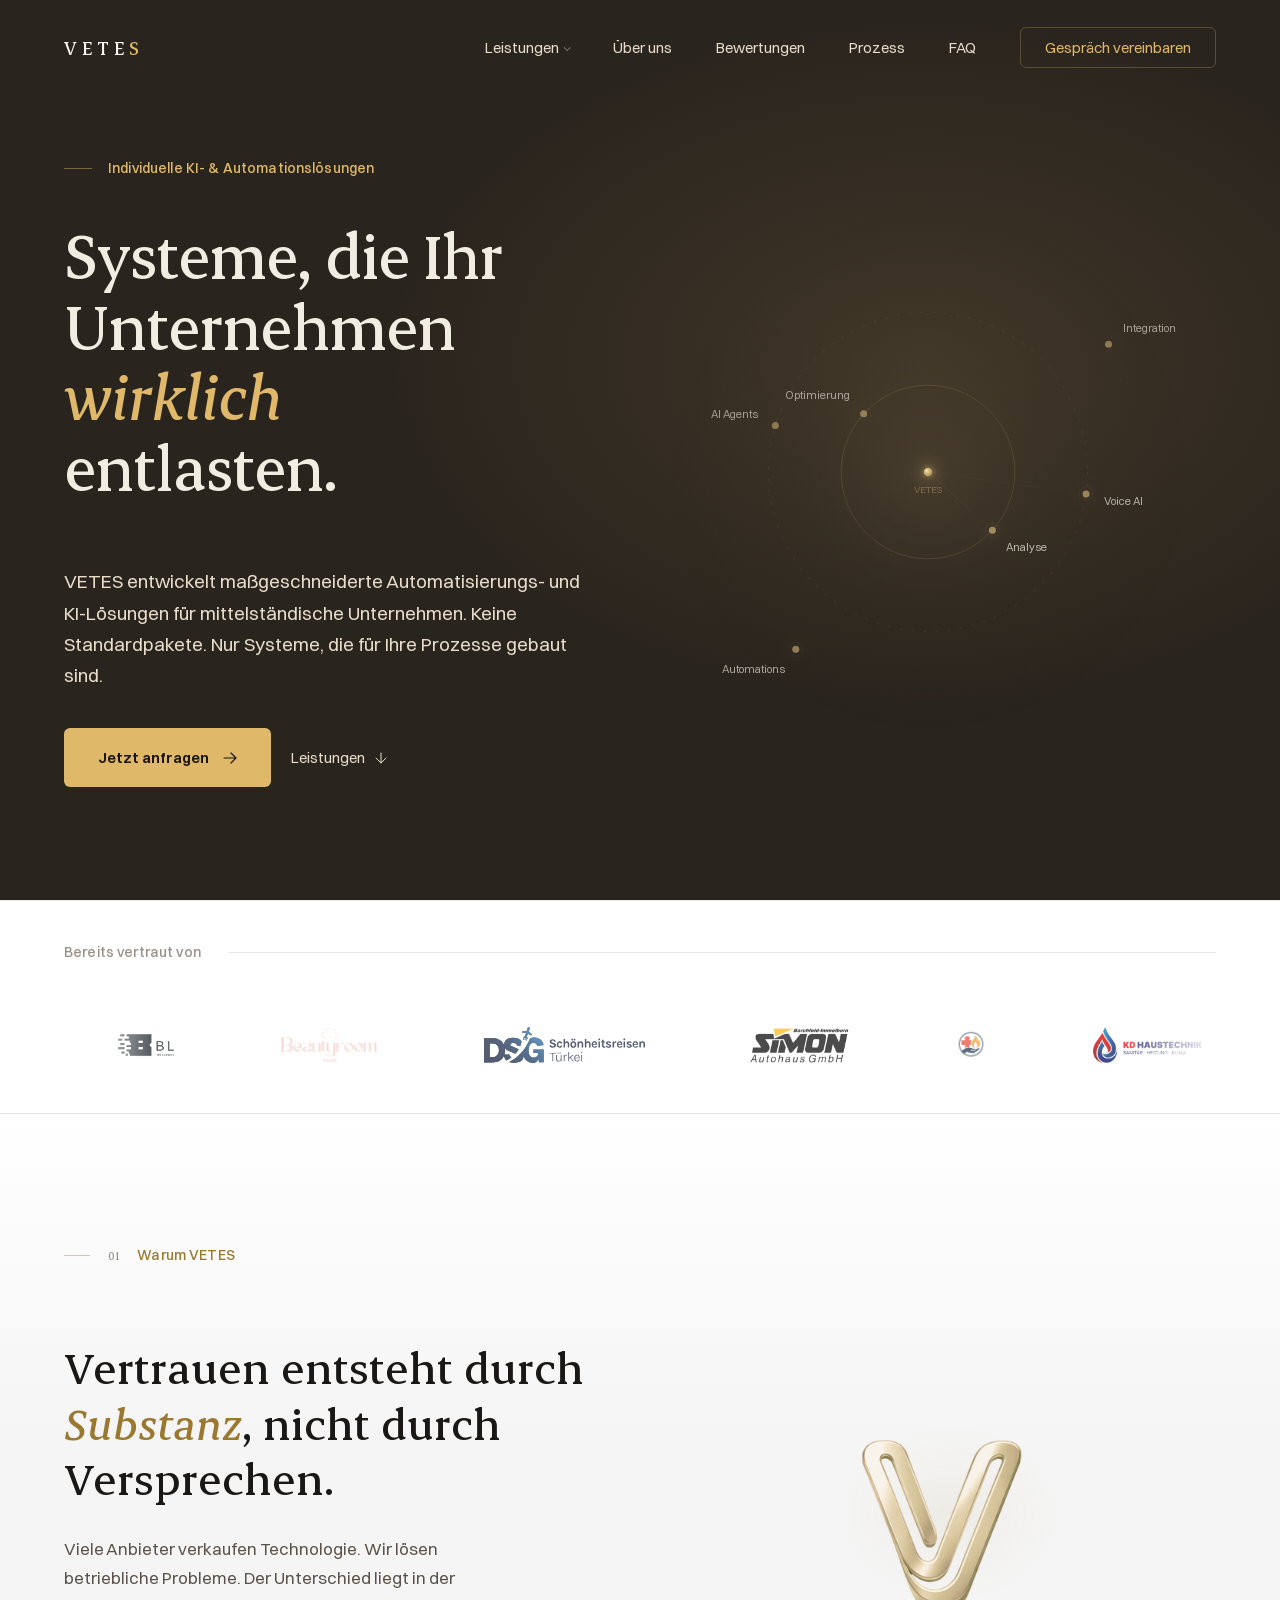
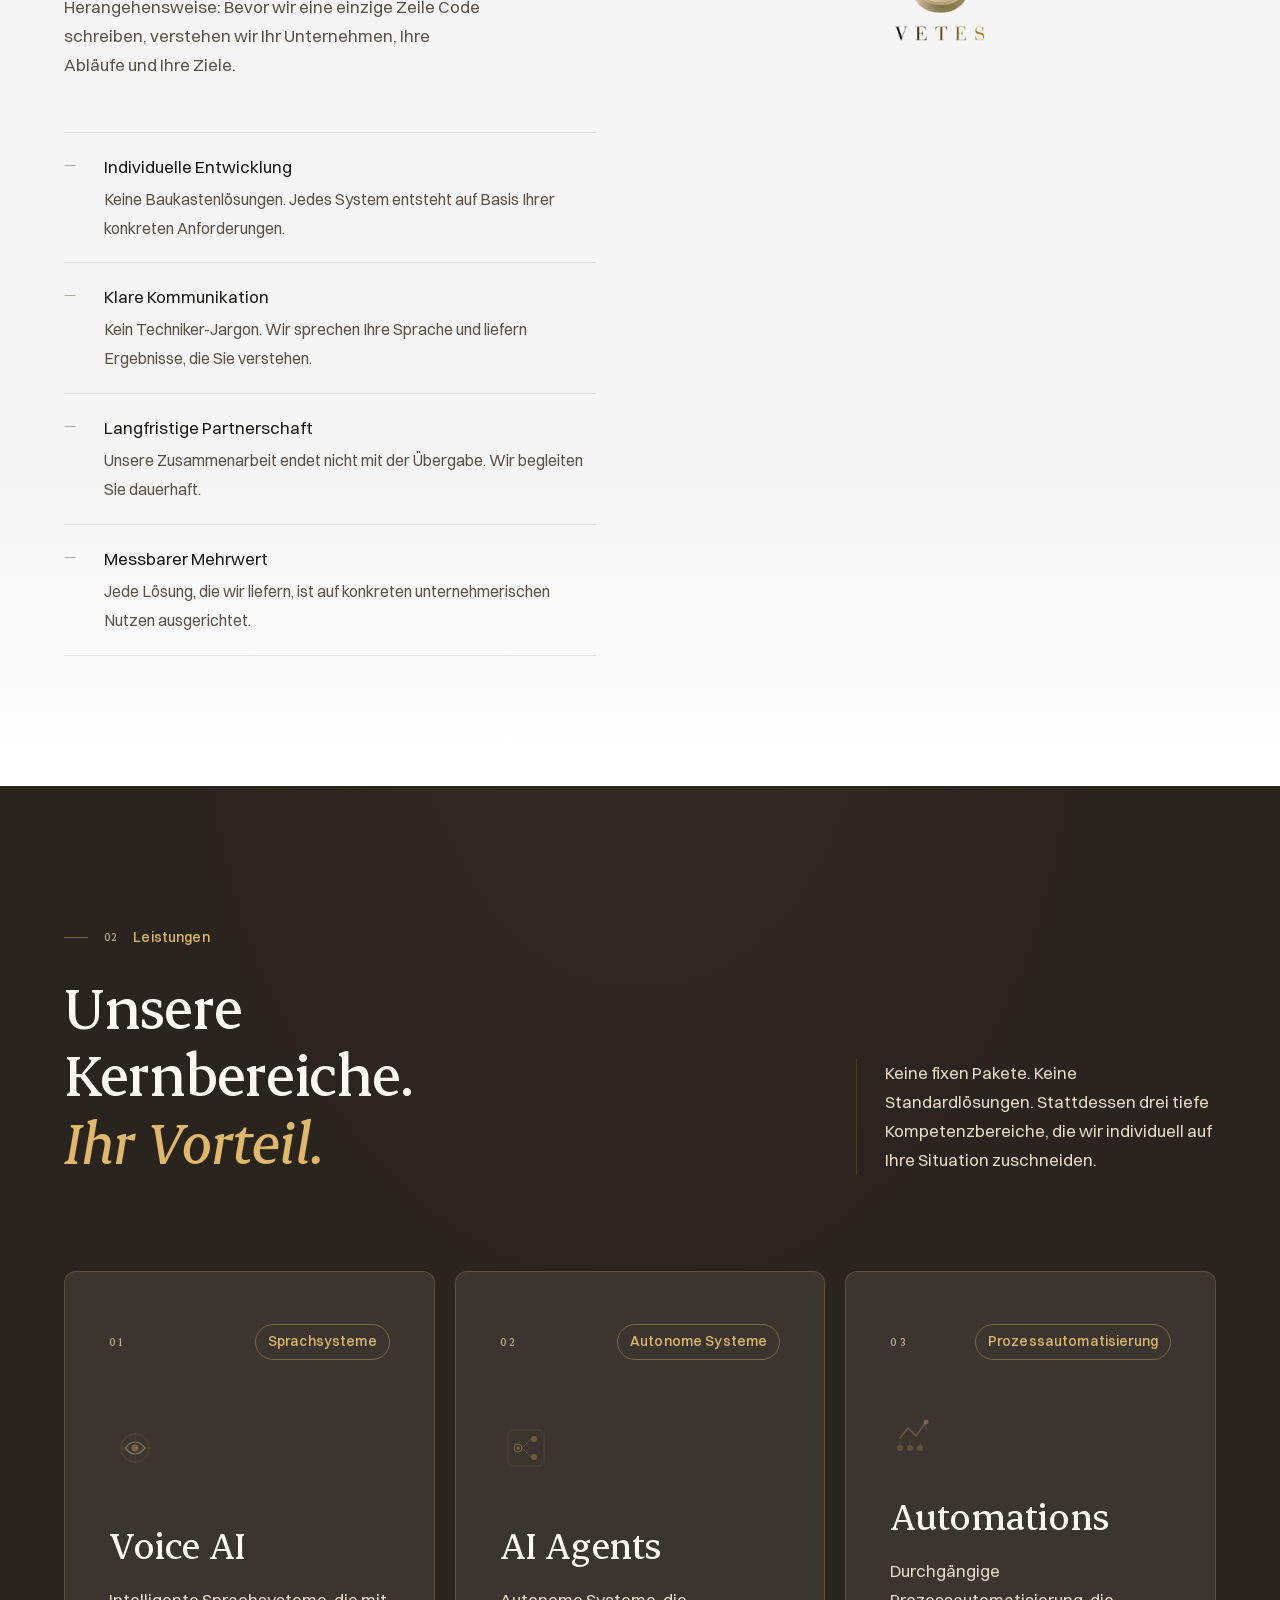
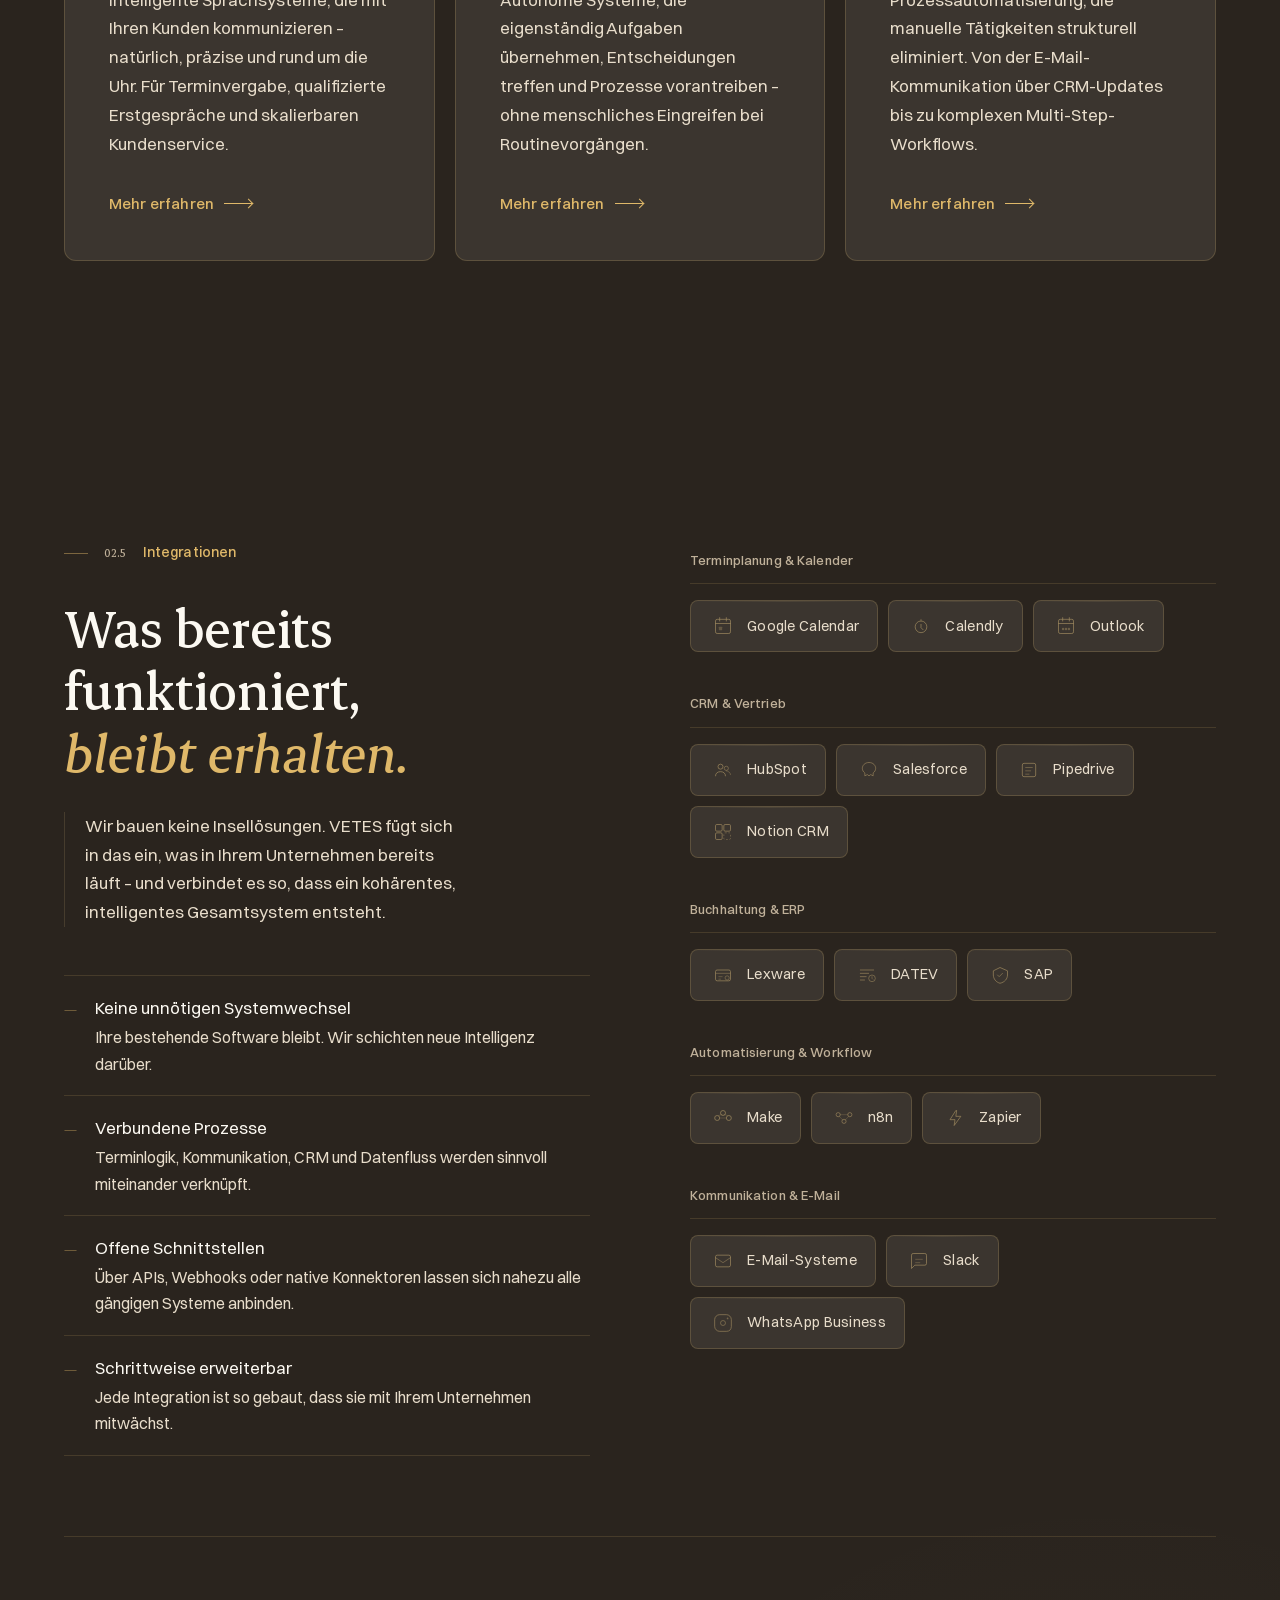
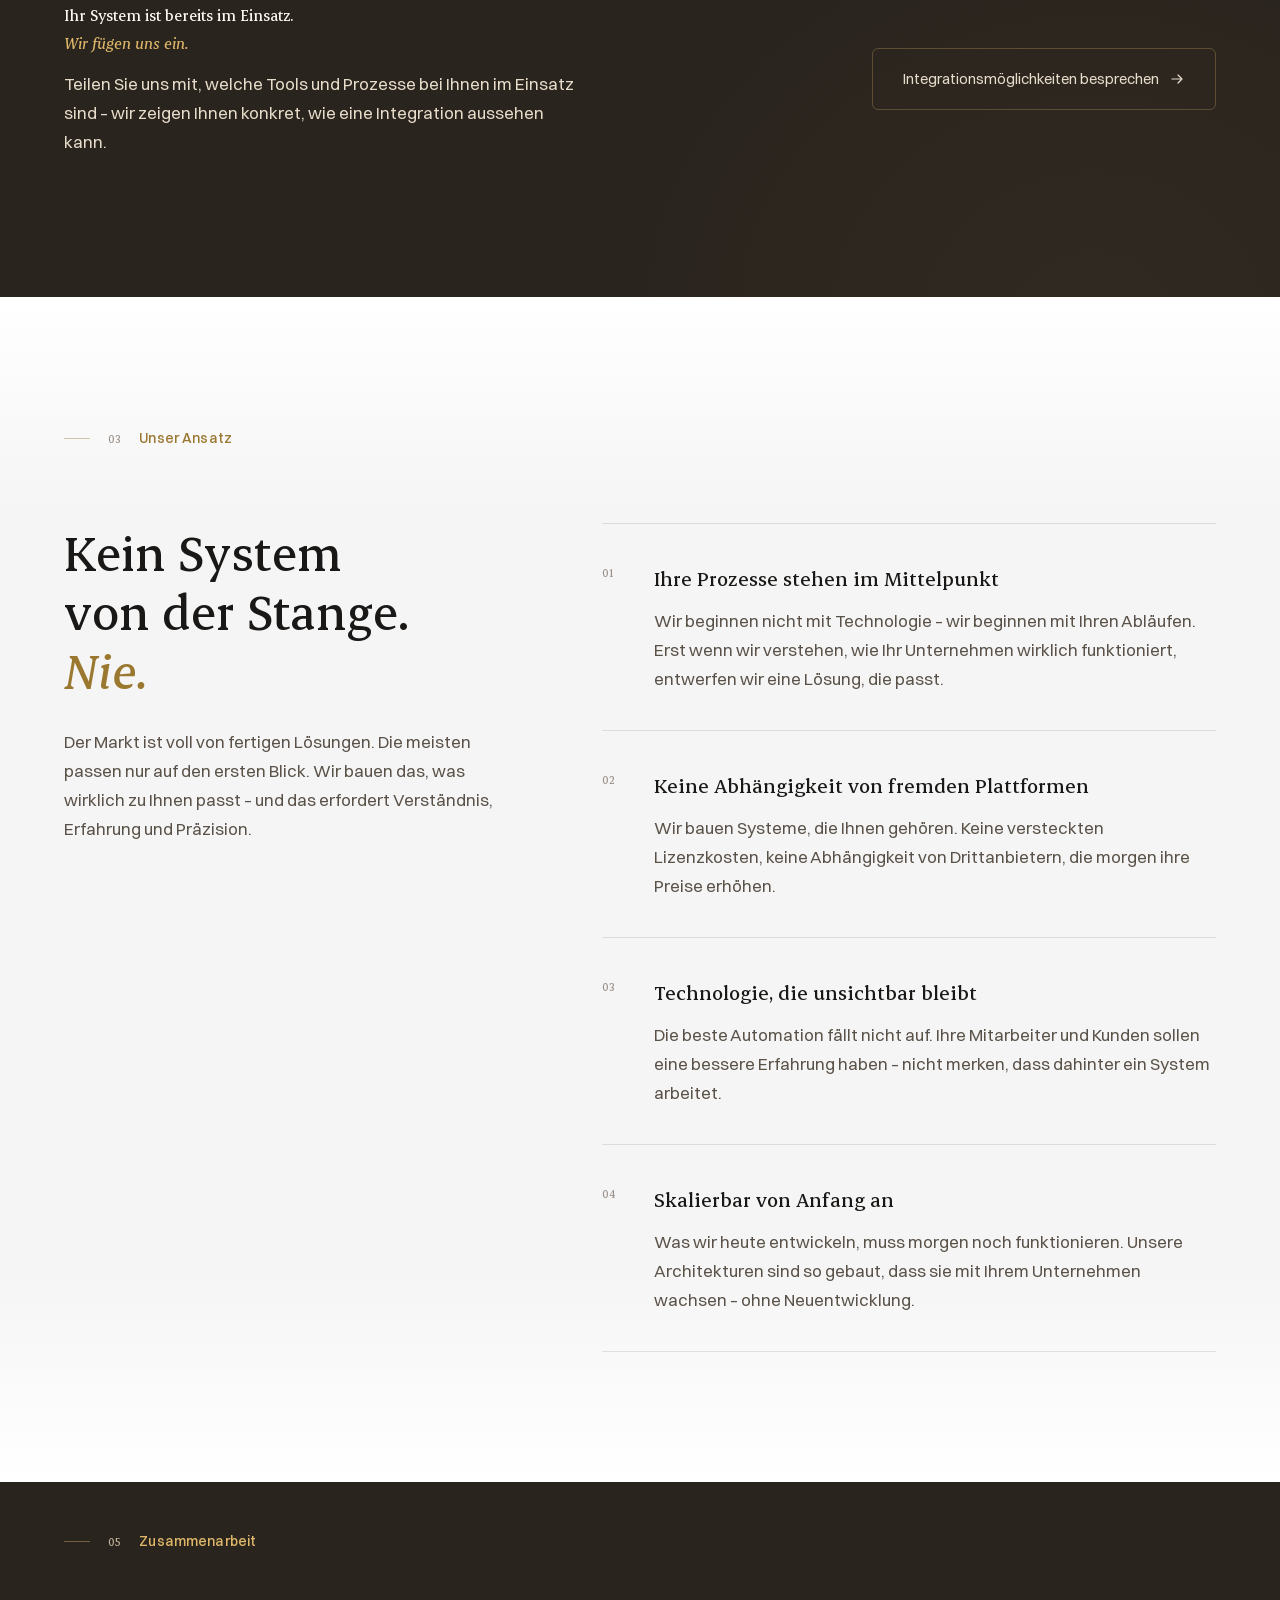
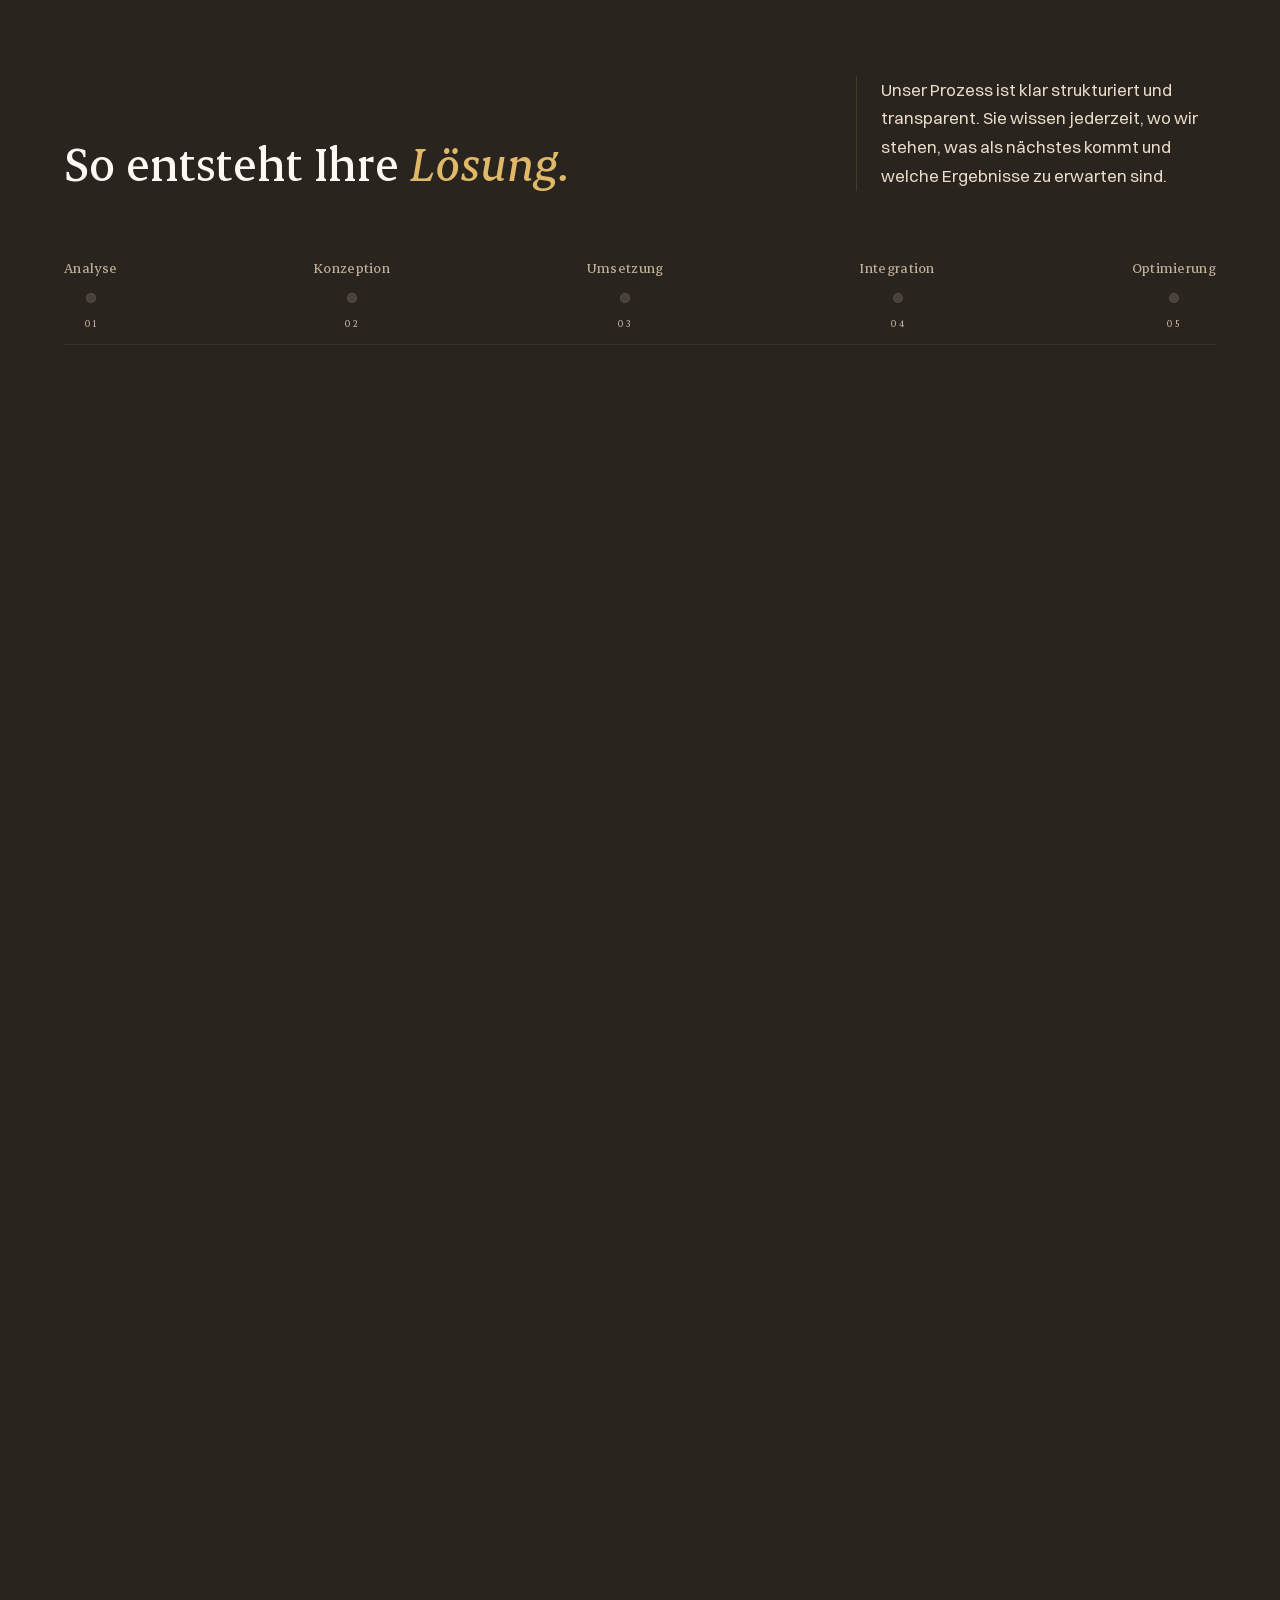
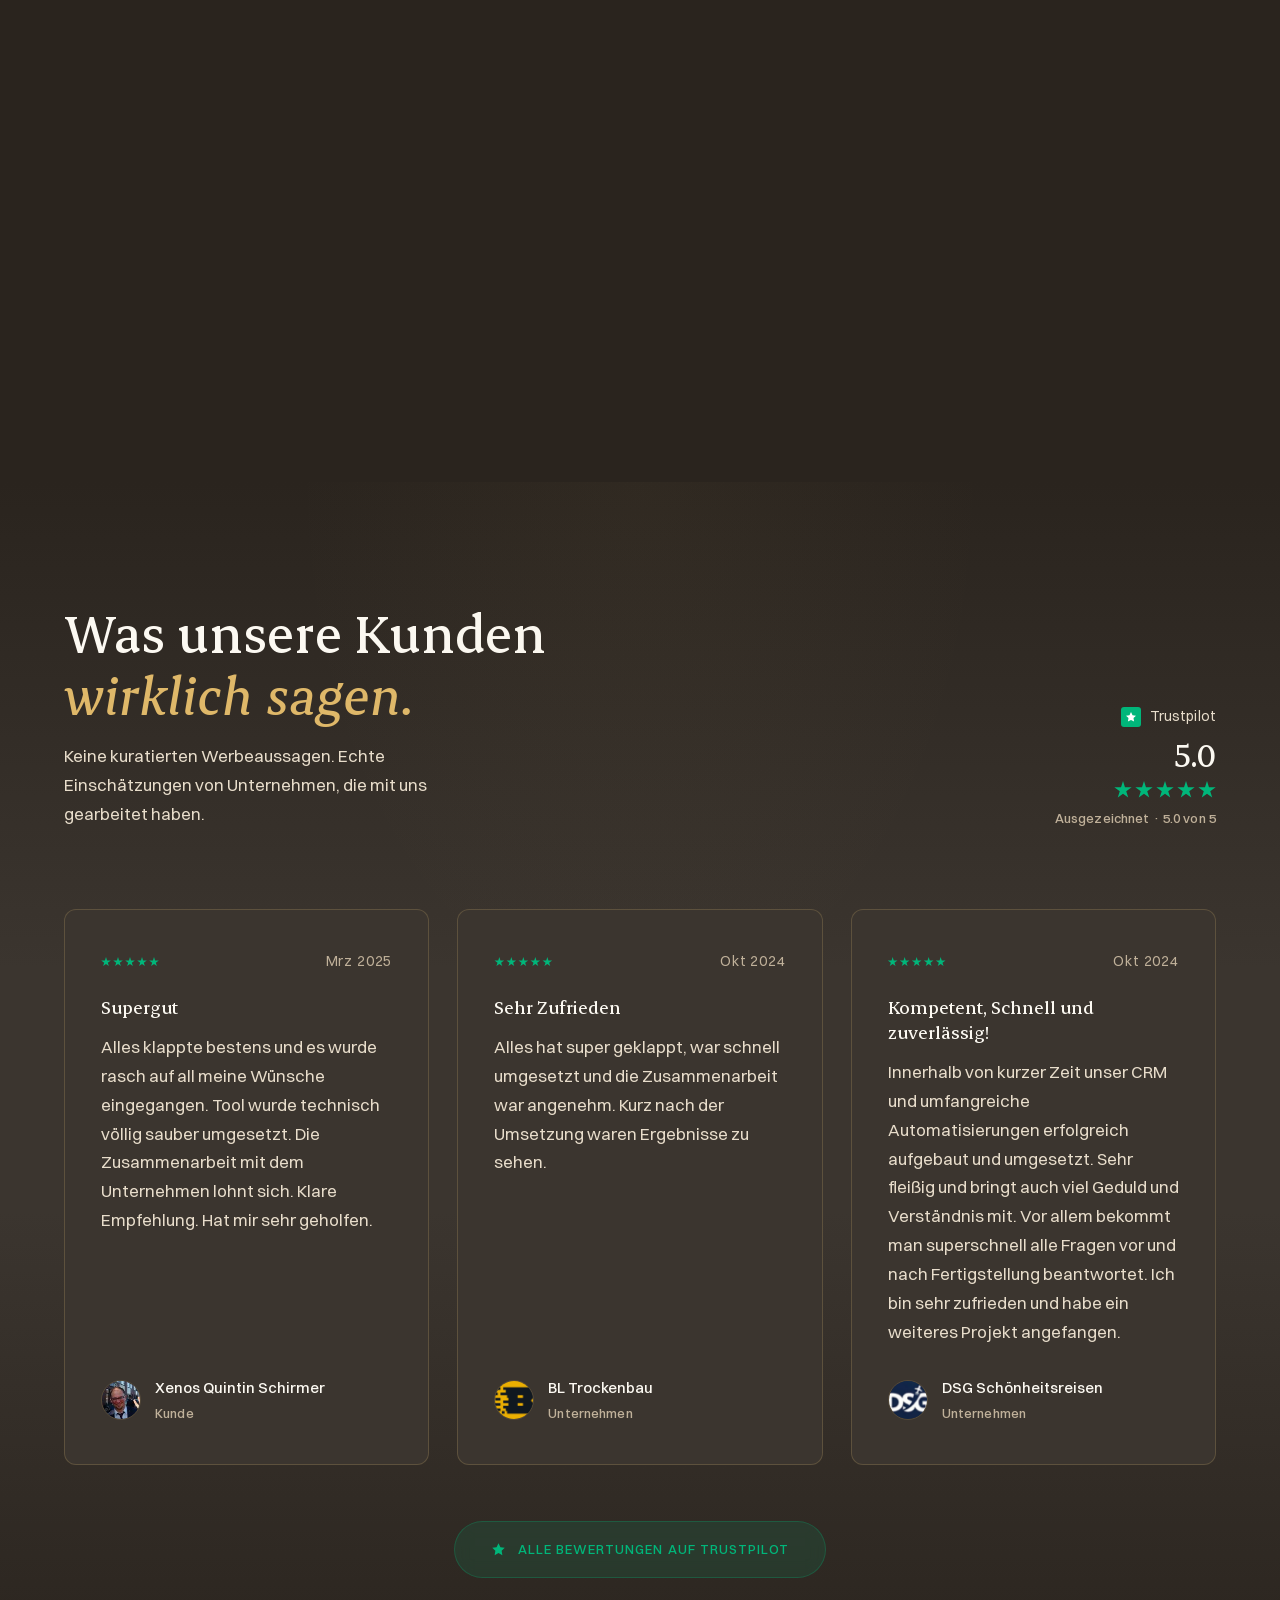
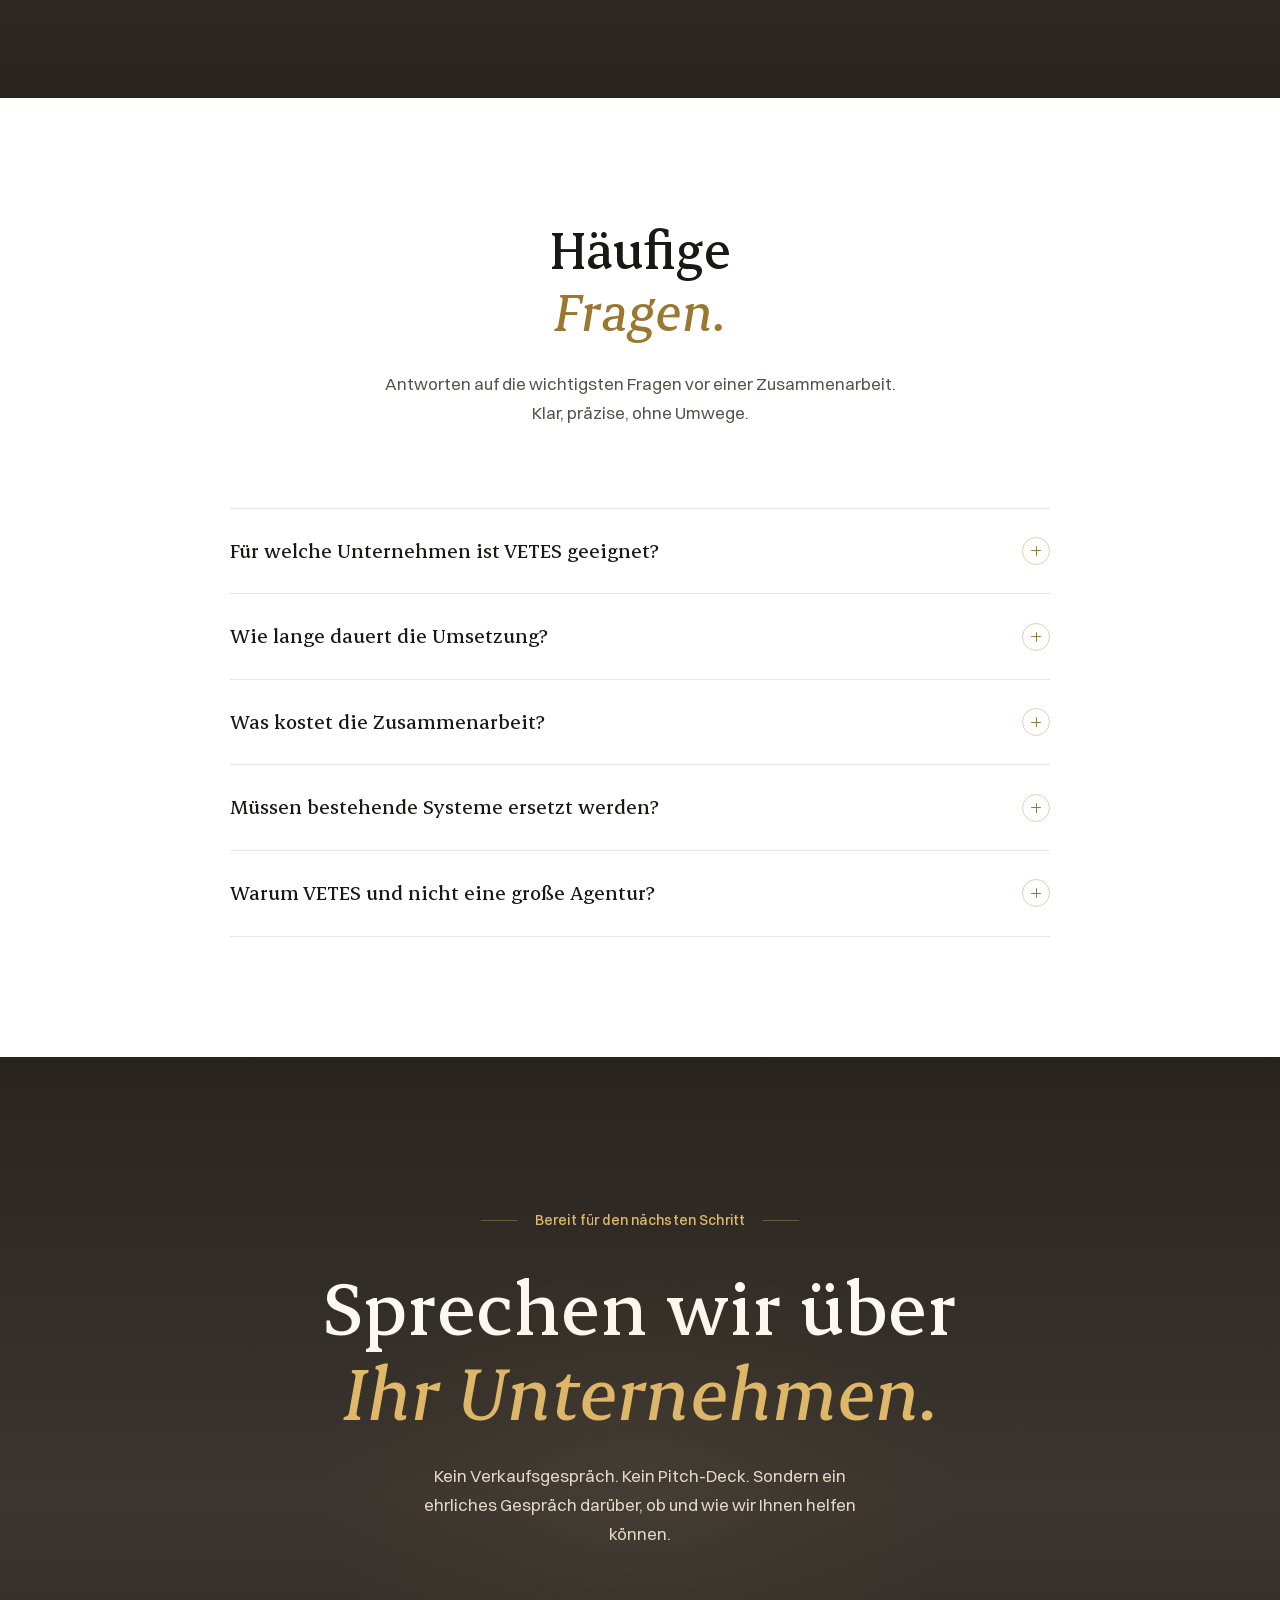
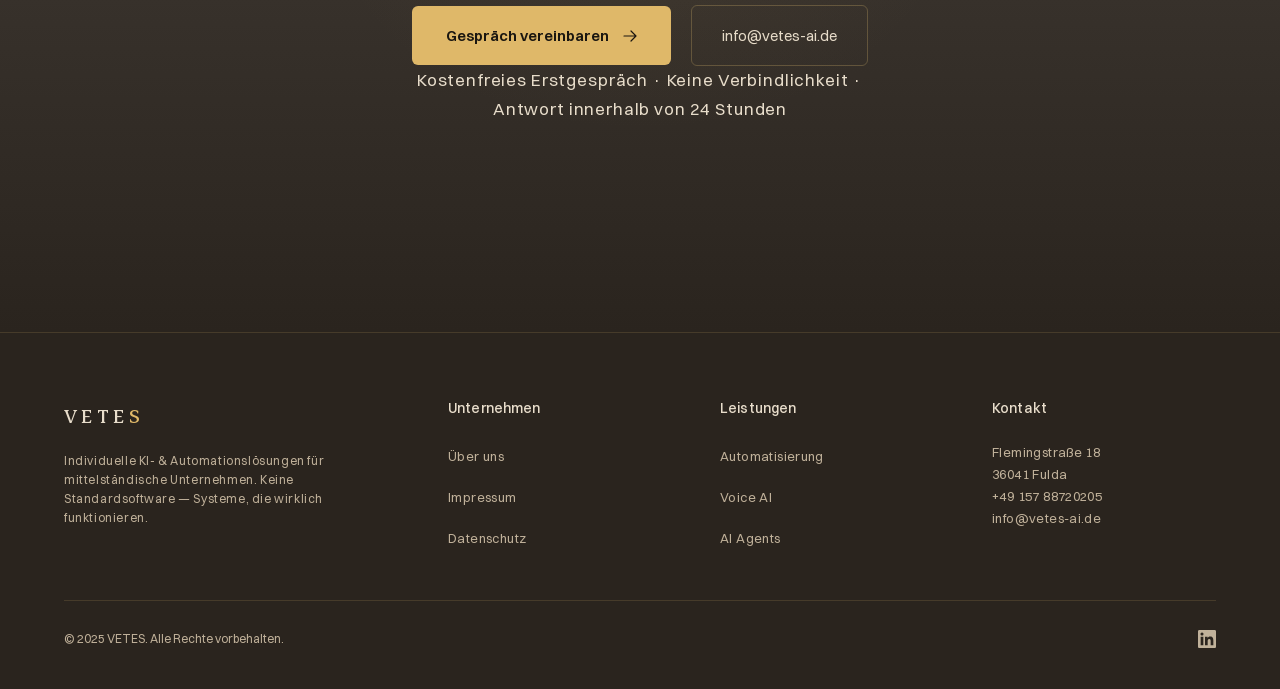
==== commit ddc77ad0: "Tone cards back to a slightly less brown warm grey Surfaces #3b352f/#413a33/#484039: halfway between" ====
--- a/index.html
+++ b/index.html
@@ -85,9 +85,9 @@
   <style>
     :root {
       --bg: #2a241e;
-      --surface: #3a3835;
-      --surface-2: #413f3b;
-      --surface-3: #484541;
+      --surface: #3b352f;
+      --surface-2: #413a33;
+      --surface-3: #484039;
       --border: rgba(214,182,108,0.16);
       --border-light: rgba(214,182,108,0.28);
       --text: #fcf9f2;
@@ -200,7 +200,7 @@
     .nav-item-dropdown > a { display: inline-flex; align-items: center; gap: 5px; }
     .nav-item-dropdown > a::after { content: ''; display: block; width: 5px; height: 5px; border-right: 1px solid currentColor; border-bottom: 1px solid currentColor; transform: rotate(45deg) translateY(-1px); opacity: 0.4; transition: transform 0.2s, opacity 0.2s; flex-shrink: 0; }
     .nav-item-dropdown:hover > a::after { transform: rotate(-135deg) translateY(2px); opacity: 0.7; }
-    .nav-dropdown { position: absolute; top: calc(100% + 18px); left: 50%; transform: translateX(-50%) translateY(-4px); background: rgba(58,56,53,0.97); border: 1px solid var(--border-light); border-radius: 3px; padding: 6px; min-width: 210px; opacity: 0; visibility: hidden; transition: opacity 0.2s, transform 0.2s, visibility 0.2s; backdrop-filter: blur(24px); box-shadow: 0 20px 56px rgba(0,0,0,0.65); pointer-events: none; z-index: 200; }
+    .nav-dropdown { position: absolute; top: calc(100% + 18px); left: 50%; transform: translateX(-50%) translateY(-4px); background: rgba(59,53,47,0.97); border: 1px solid var(--border-light); border-radius: 3px; padding: 6px; min-width: 210px; opacity: 0; visibility: hidden; transition: opacity 0.2s, transform 0.2s, visibility 0.2s; backdrop-filter: blur(24px); box-shadow: 0 20px 56px rgba(0,0,0,0.65); pointer-events: none; z-index: 200; }
     .nav-dropdown::before { content: ''; position: absolute; top: -22px; left: 0; right: 0; height: 22px; background: transparent; }
     .nav-item-dropdown:hover .nav-dropdown { opacity: 1; visibility: visible; transform: translateX(-50%) translateY(0); pointer-events: auto; }
     .nav-dropdown a { display: flex; align-items: center; gap: 10px; padding: 11px 14px; border-radius: 2px; font-size: 11.5px !important; letter-spacing: 0.1em !important; color: var(--text-secondary) !important; text-decoration: none !important; transition: background 0.18s, color 0.18s; white-space: nowrap; text-transform: uppercase; }
@@ -221,7 +221,7 @@
         radial-gradient(ellipse at 72% 38%, rgba(200,173,114,0.07) 0%, transparent 45%),
         radial-gradient(ellipse at 20% 80%, rgba(140,105,55,0.05) 0%, transparent 50%),
         radial-gradient(ellipse at 50% 0%,  rgba(200,173,114,0.04) 0%, transparent 55%),
-        linear-gradient(165deg, #3a3835 0%, #2a241e 50%, #262019 100%);
+        linear-gradient(165deg, #3b352f 0%, #2a241e 50%, #262019 100%);
     }
 
     /* Vignette */
@@ -544,8 +544,8 @@
     .service-card {
       background:
         linear-gradient(160deg,
-          rgba(65,63,59,0.95) 0%,
-          rgba(58,56,53,0.98) 100%);
+          rgba(65,58,51,0.95) 0%,
+          rgba(59,53,47,0.98) 100%);
       border-radius: 10px;
       padding: 52px 44px 44px;
       position: relative;
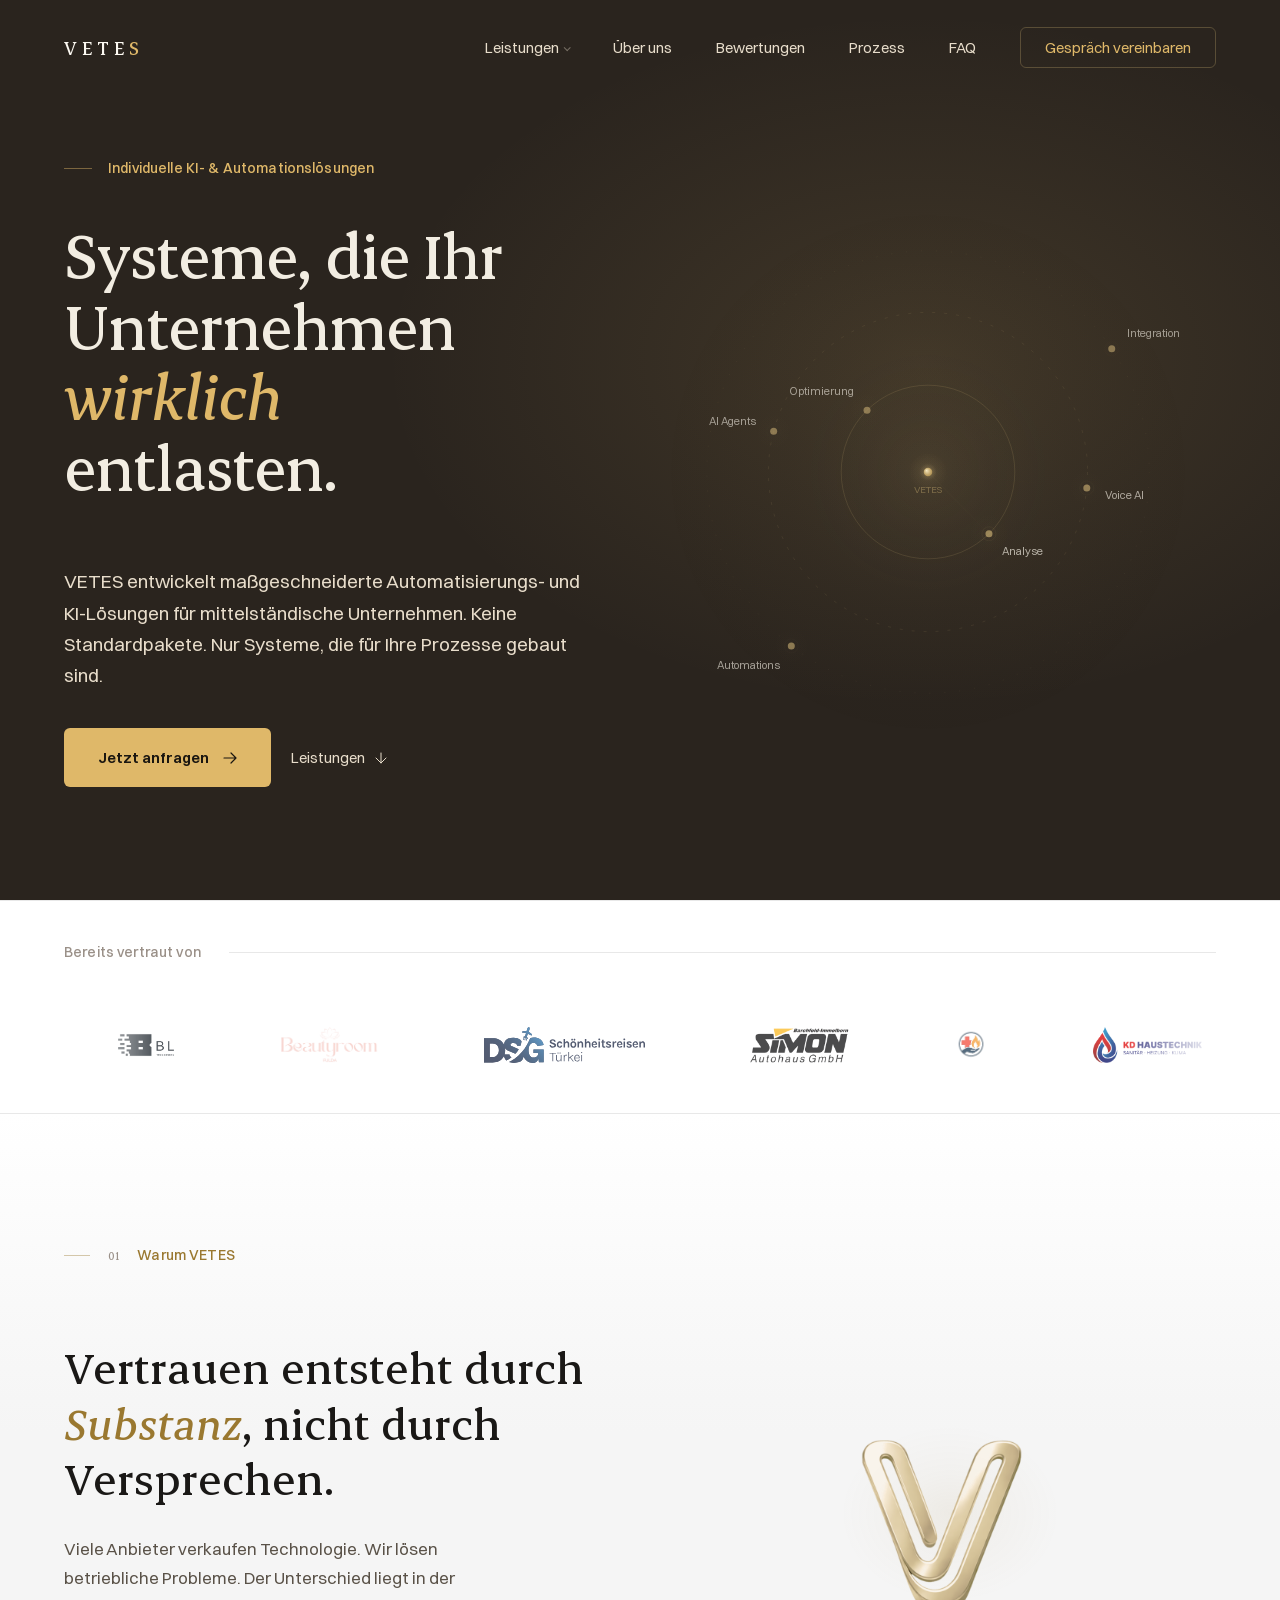
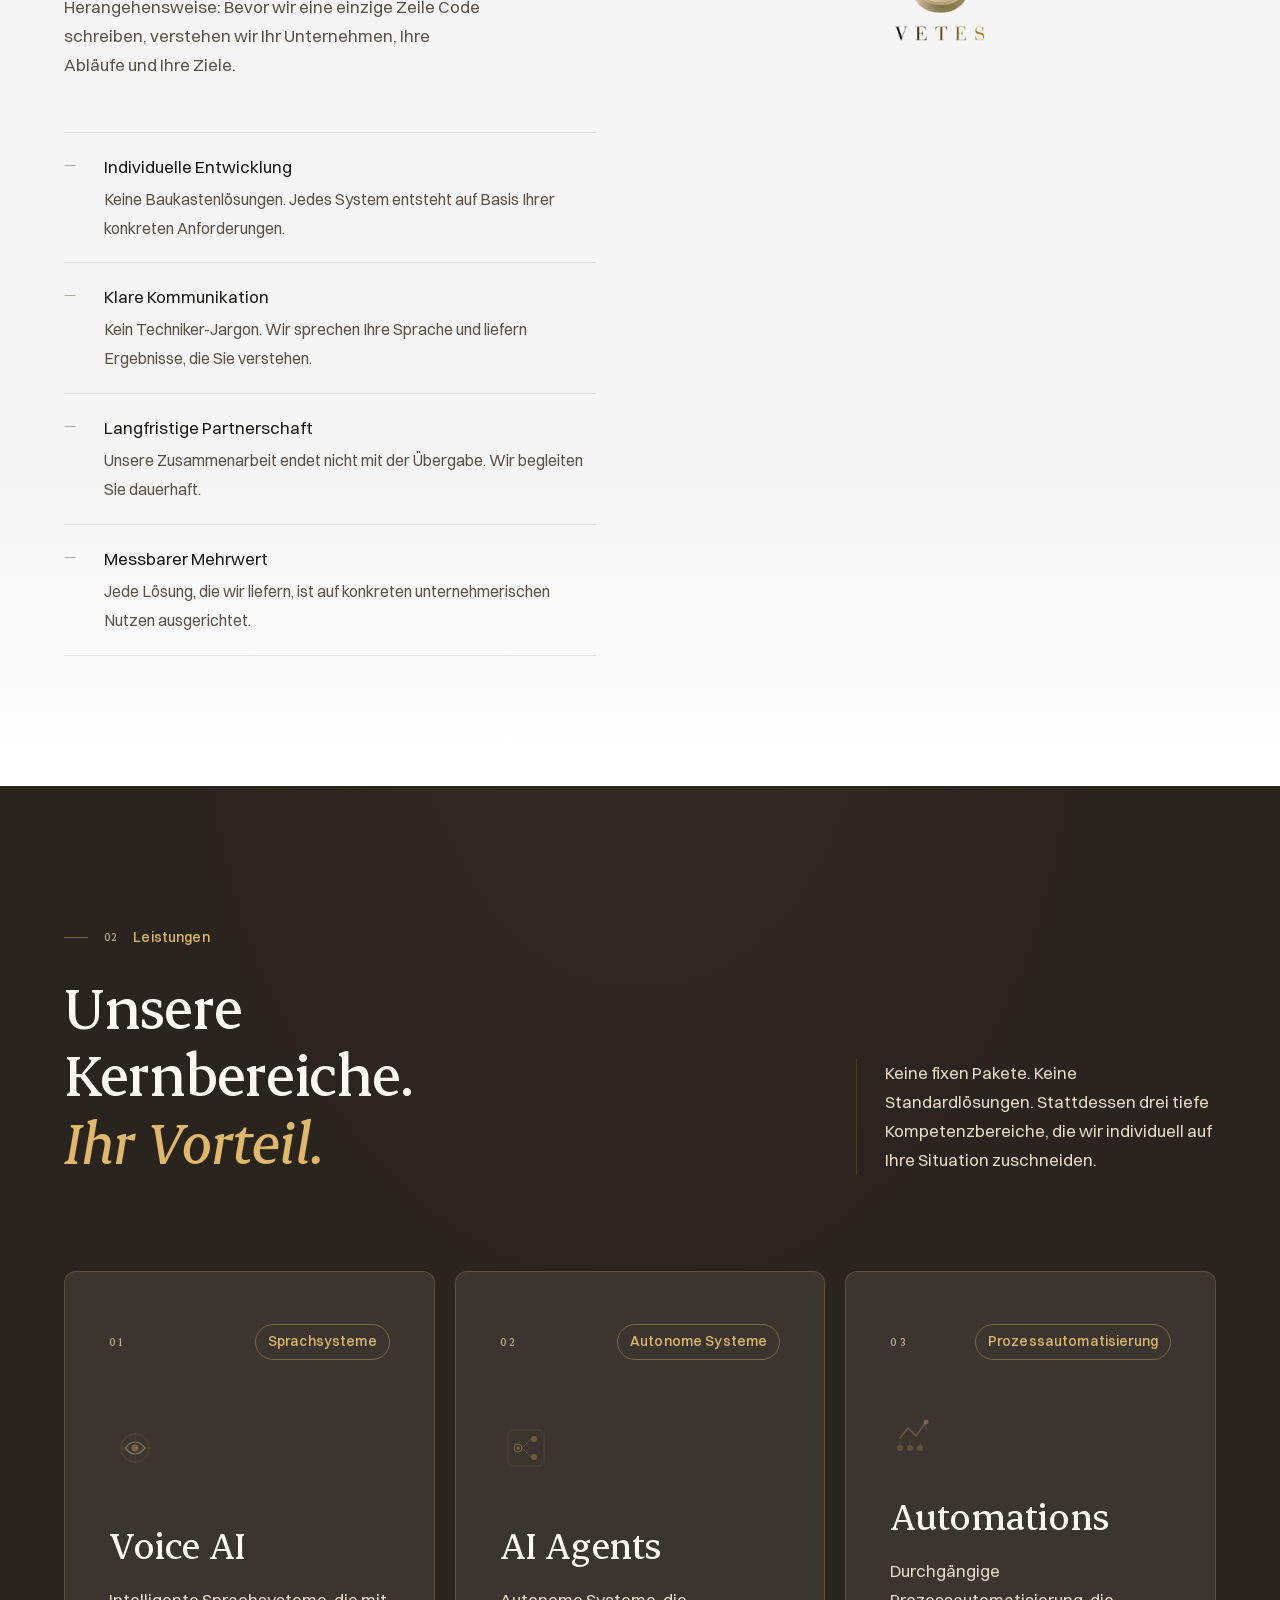
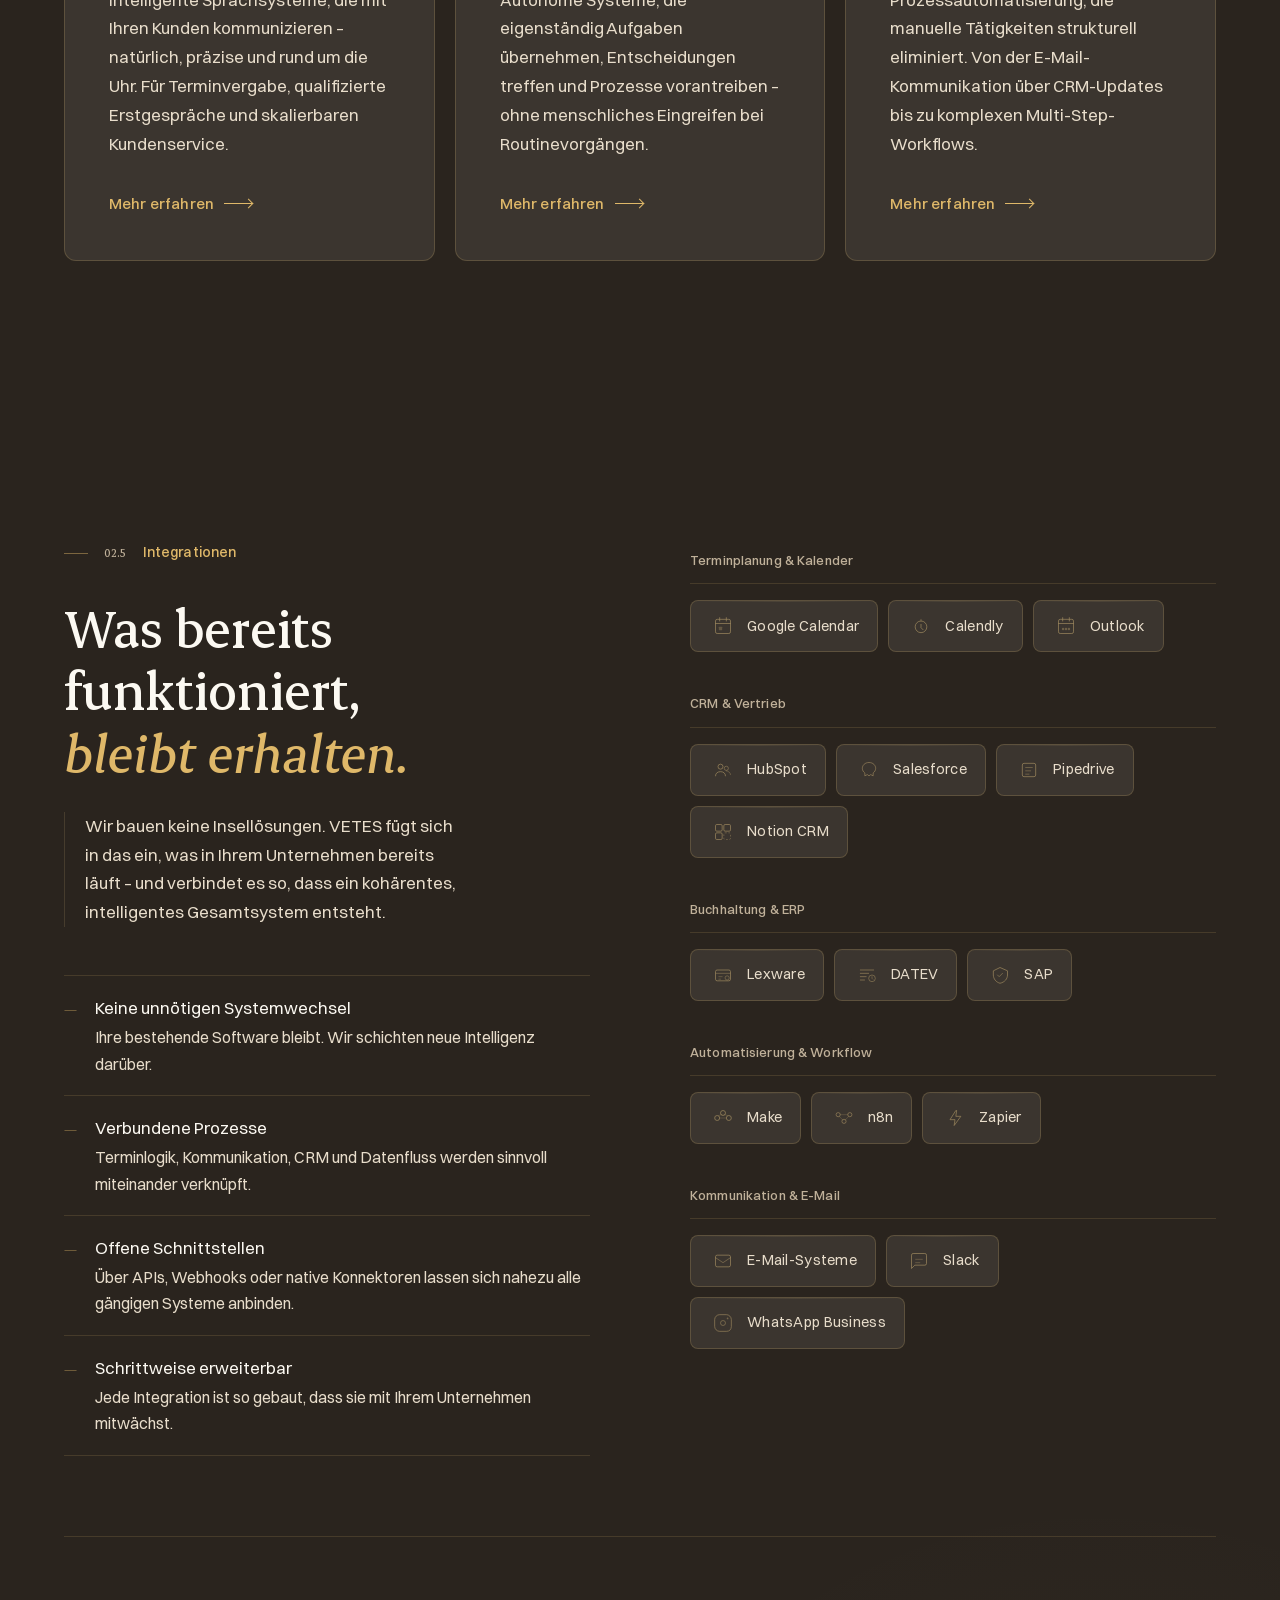
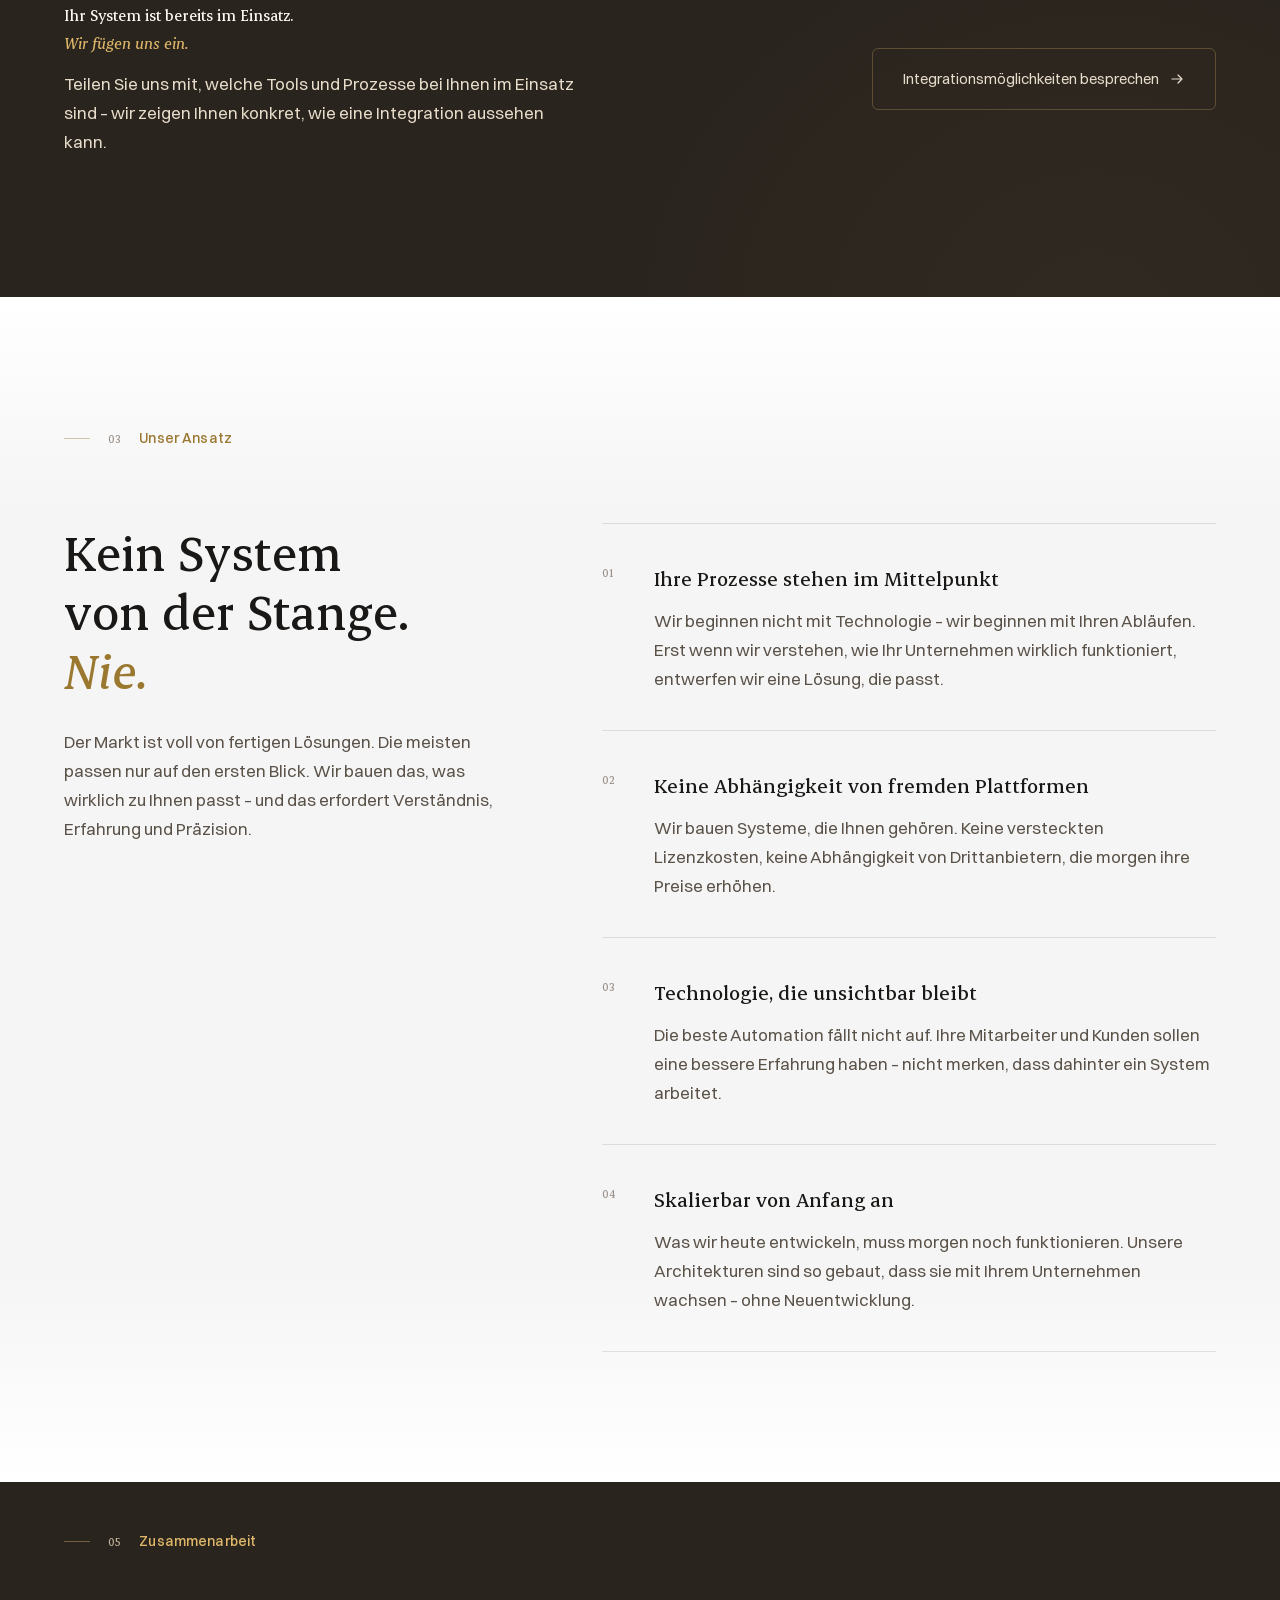
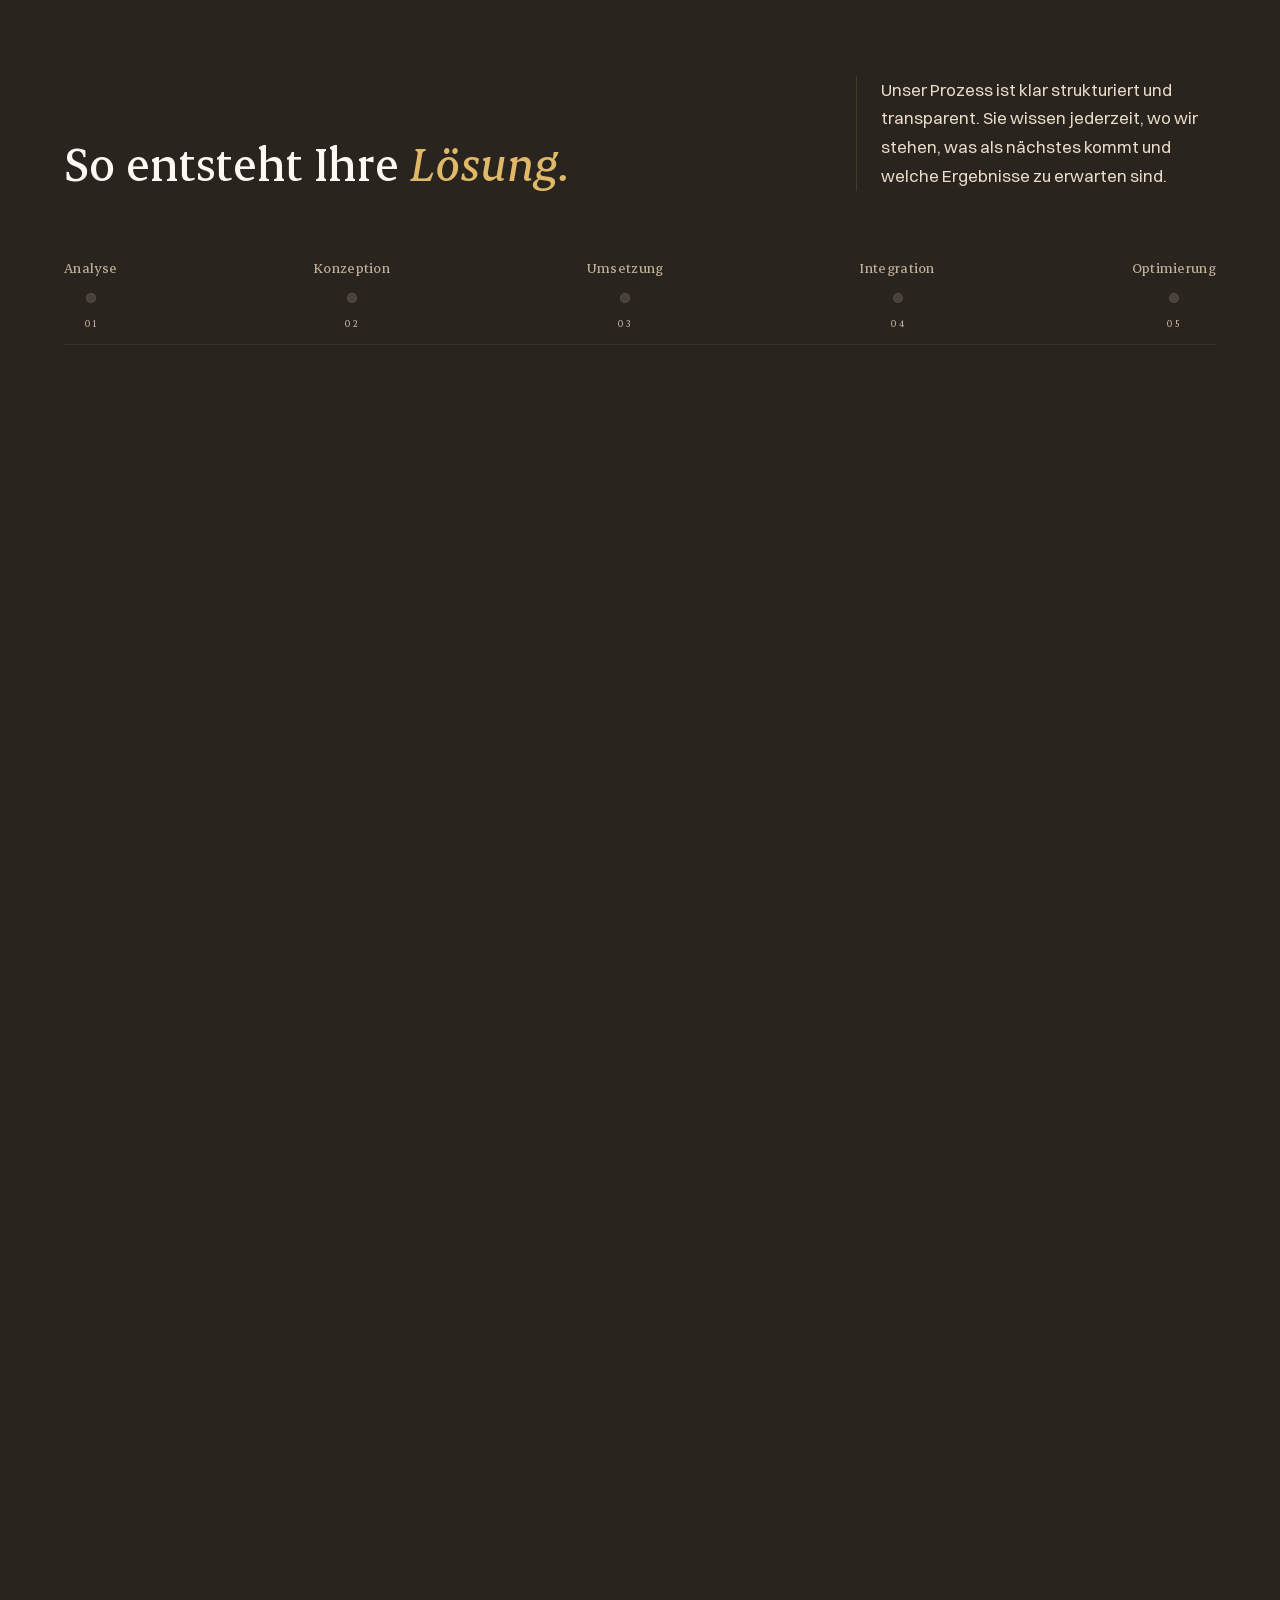
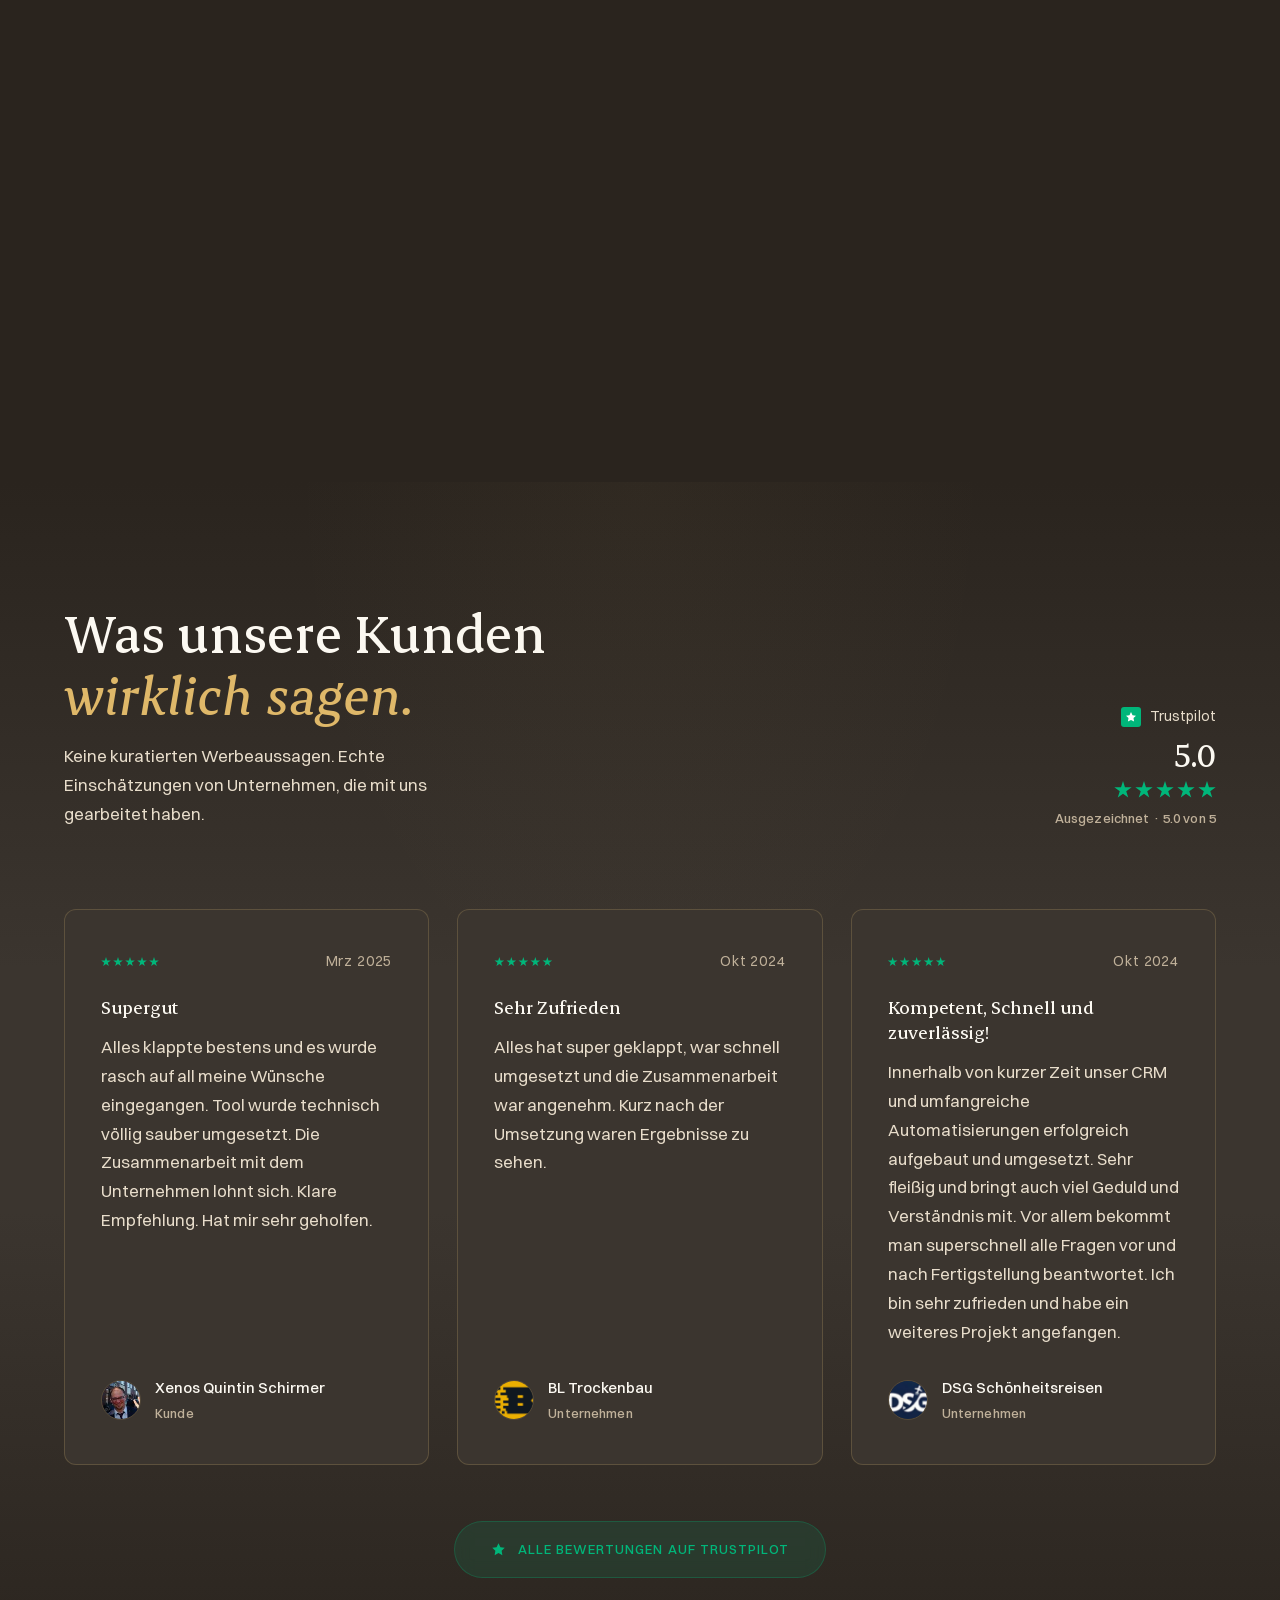
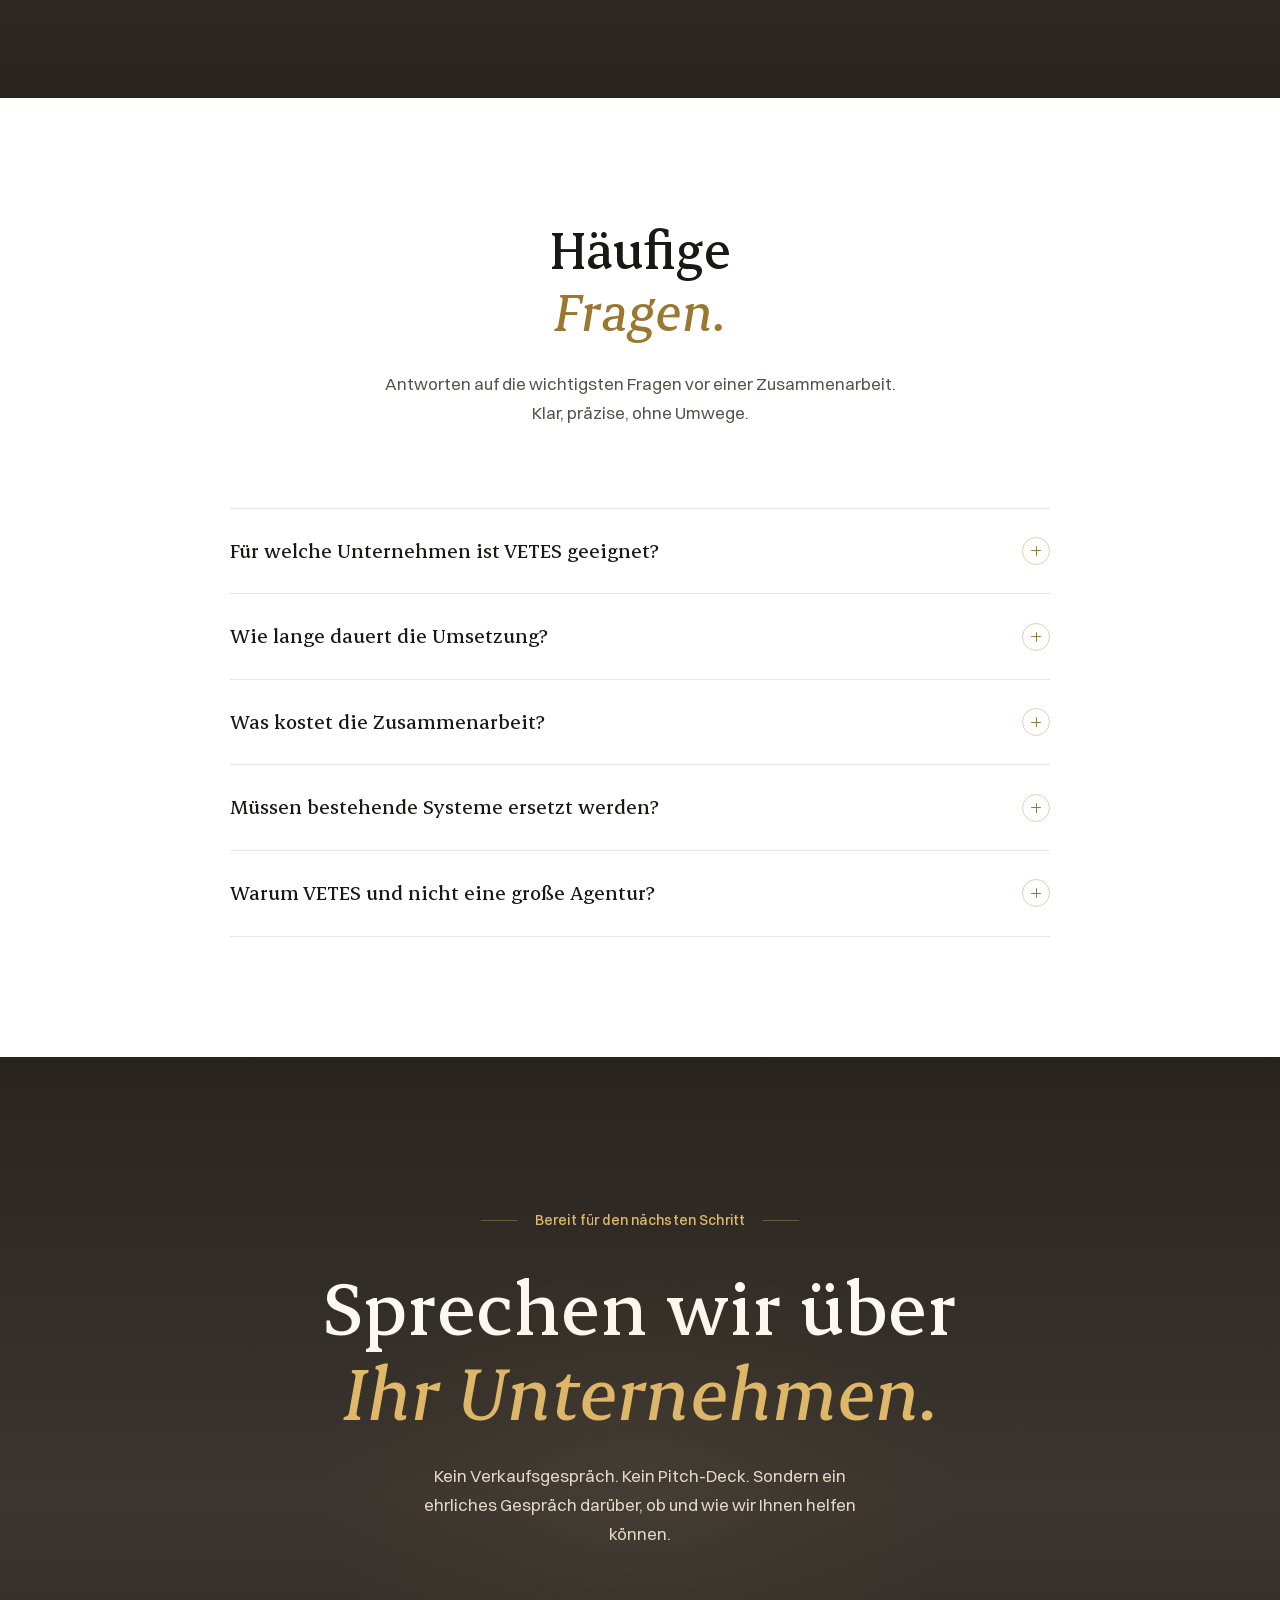
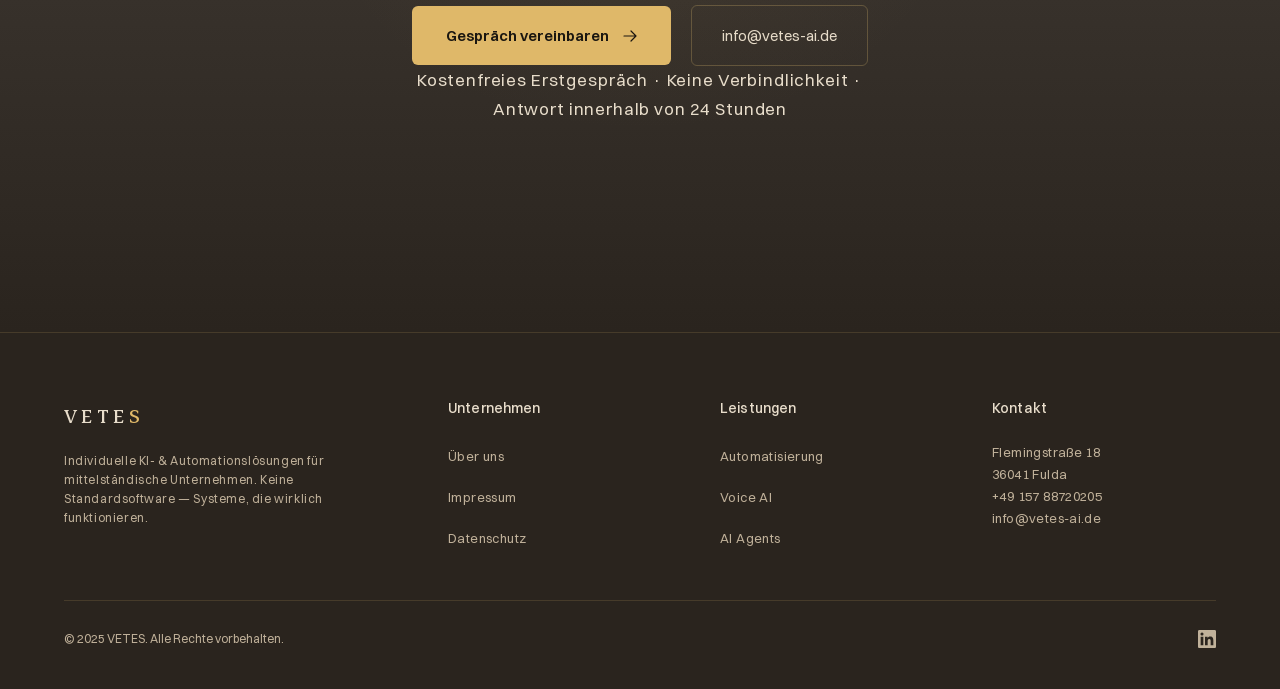
==== commit 744235c8: "Add Autohaus Benkert logo to /autohaus and the homepage carousel Logo taken from benkert-altenburg.d" ====
--- a/index.html
+++ b/index.html
@@ -2207,6 +2207,7 @@
 
       <div class="ref-logo-item logo-item-boxed"><img src="assets/logos/fliesenleger-demirli.png" alt="Fliesenleger Demirli" loading="lazy"></div>
       <div class="ref-logo-item"><img src="assets/logos/amthauer.jpg" alt="Amthauer" class="logo-color" loading="lazy"></div>
+      <div class="ref-logo-item"><img src="assets/logos/benkert.png" alt="Autohaus Benkert" class="logo-color" loading="lazy"></div>
       <!-- duplicate set for seamless marquee -->
       <div class="ref-logo-item"><img src="assets/logos/bl-trockenbau.png" alt="BL Trockenbau" loading="lazy"></div>
       <div class="ref-logo-item"><img src="assets/logos/beautyroom.png" alt="Beautyroom Fulda" class="logo-pastel" loading="lazy"></div>
@@ -2218,6 +2219,7 @@
 
       <div class="ref-logo-item logo-item-boxed"><img src="assets/logos/fliesenleger-demirli.png" alt="Fliesenleger Demirli" loading="lazy"></div>
       <div class="ref-logo-item"><img src="assets/logos/amthauer.jpg" alt="Amthauer" class="logo-color" loading="lazy"></div>
+      <div class="ref-logo-item"><img src="assets/logos/benkert.png" alt="Autohaus Benkert" class="logo-color" loading="lazy"></div>
     </div>
   </div>
 </section>
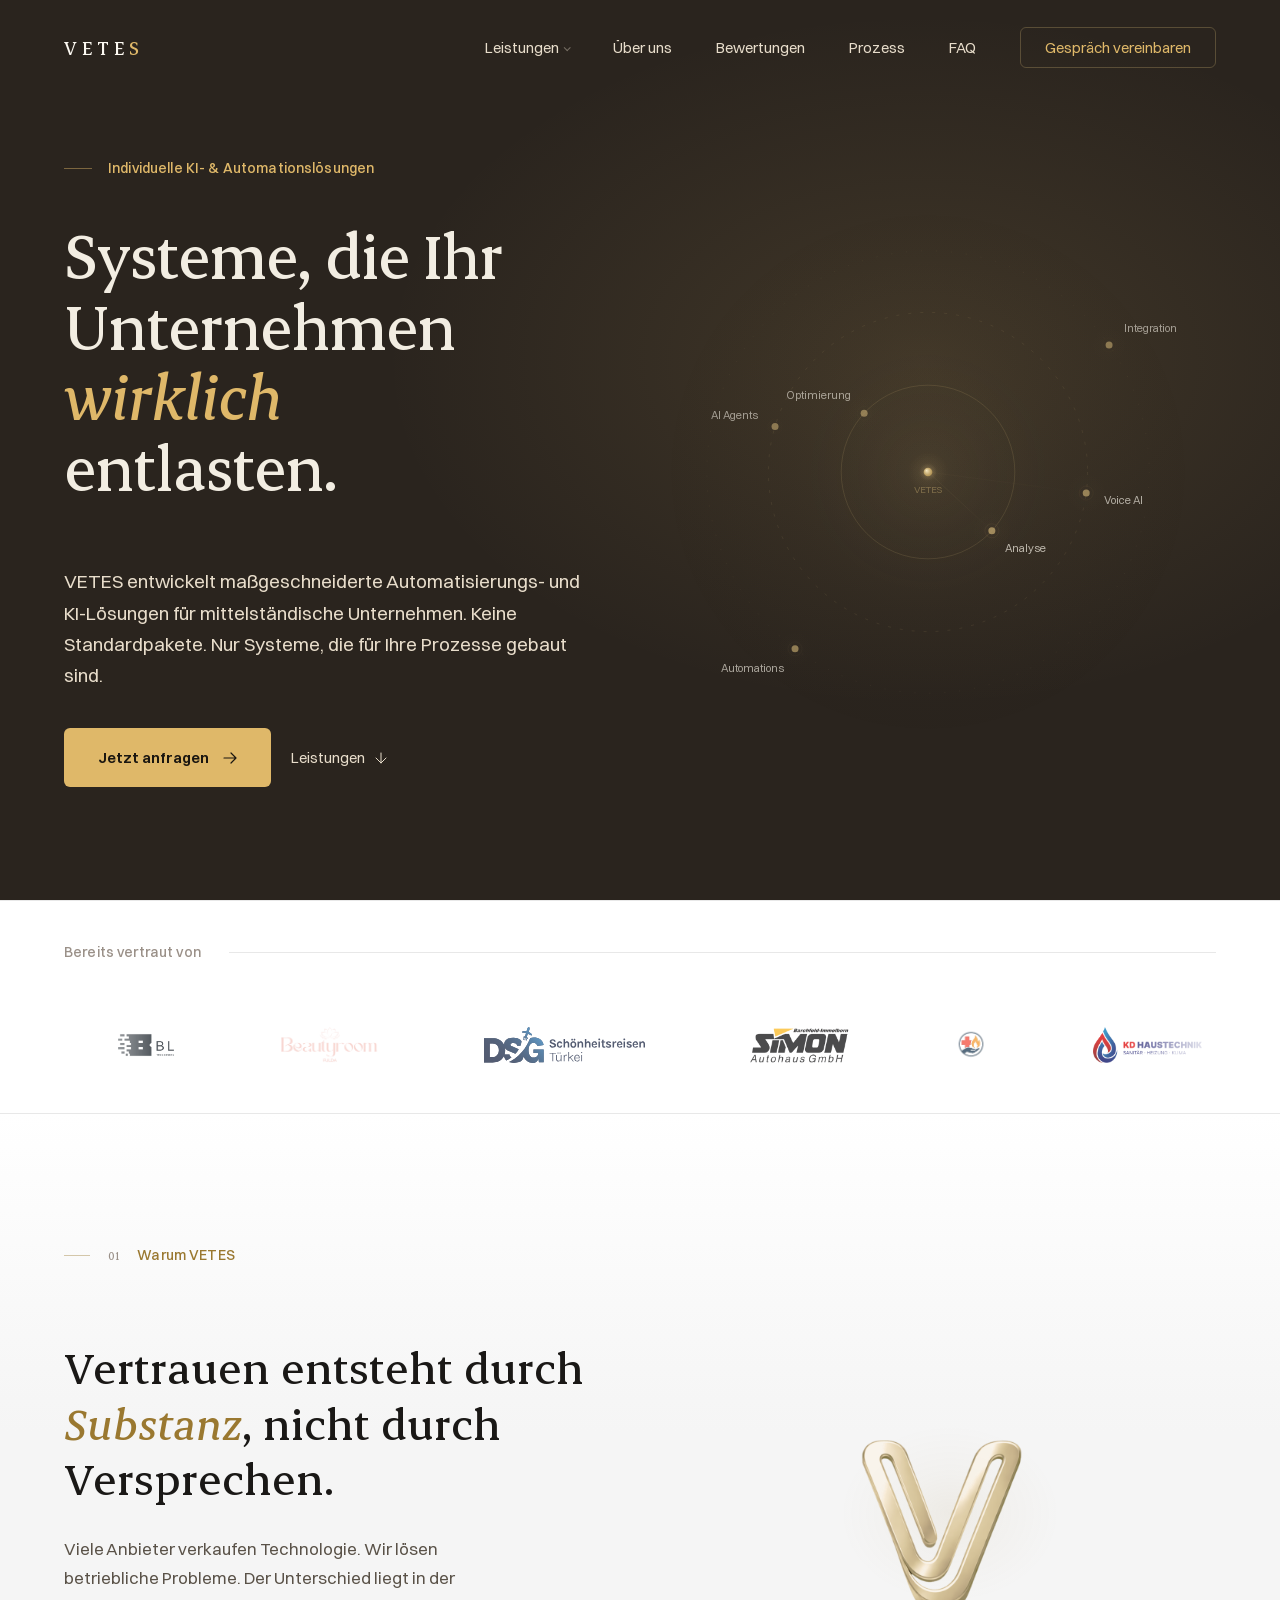
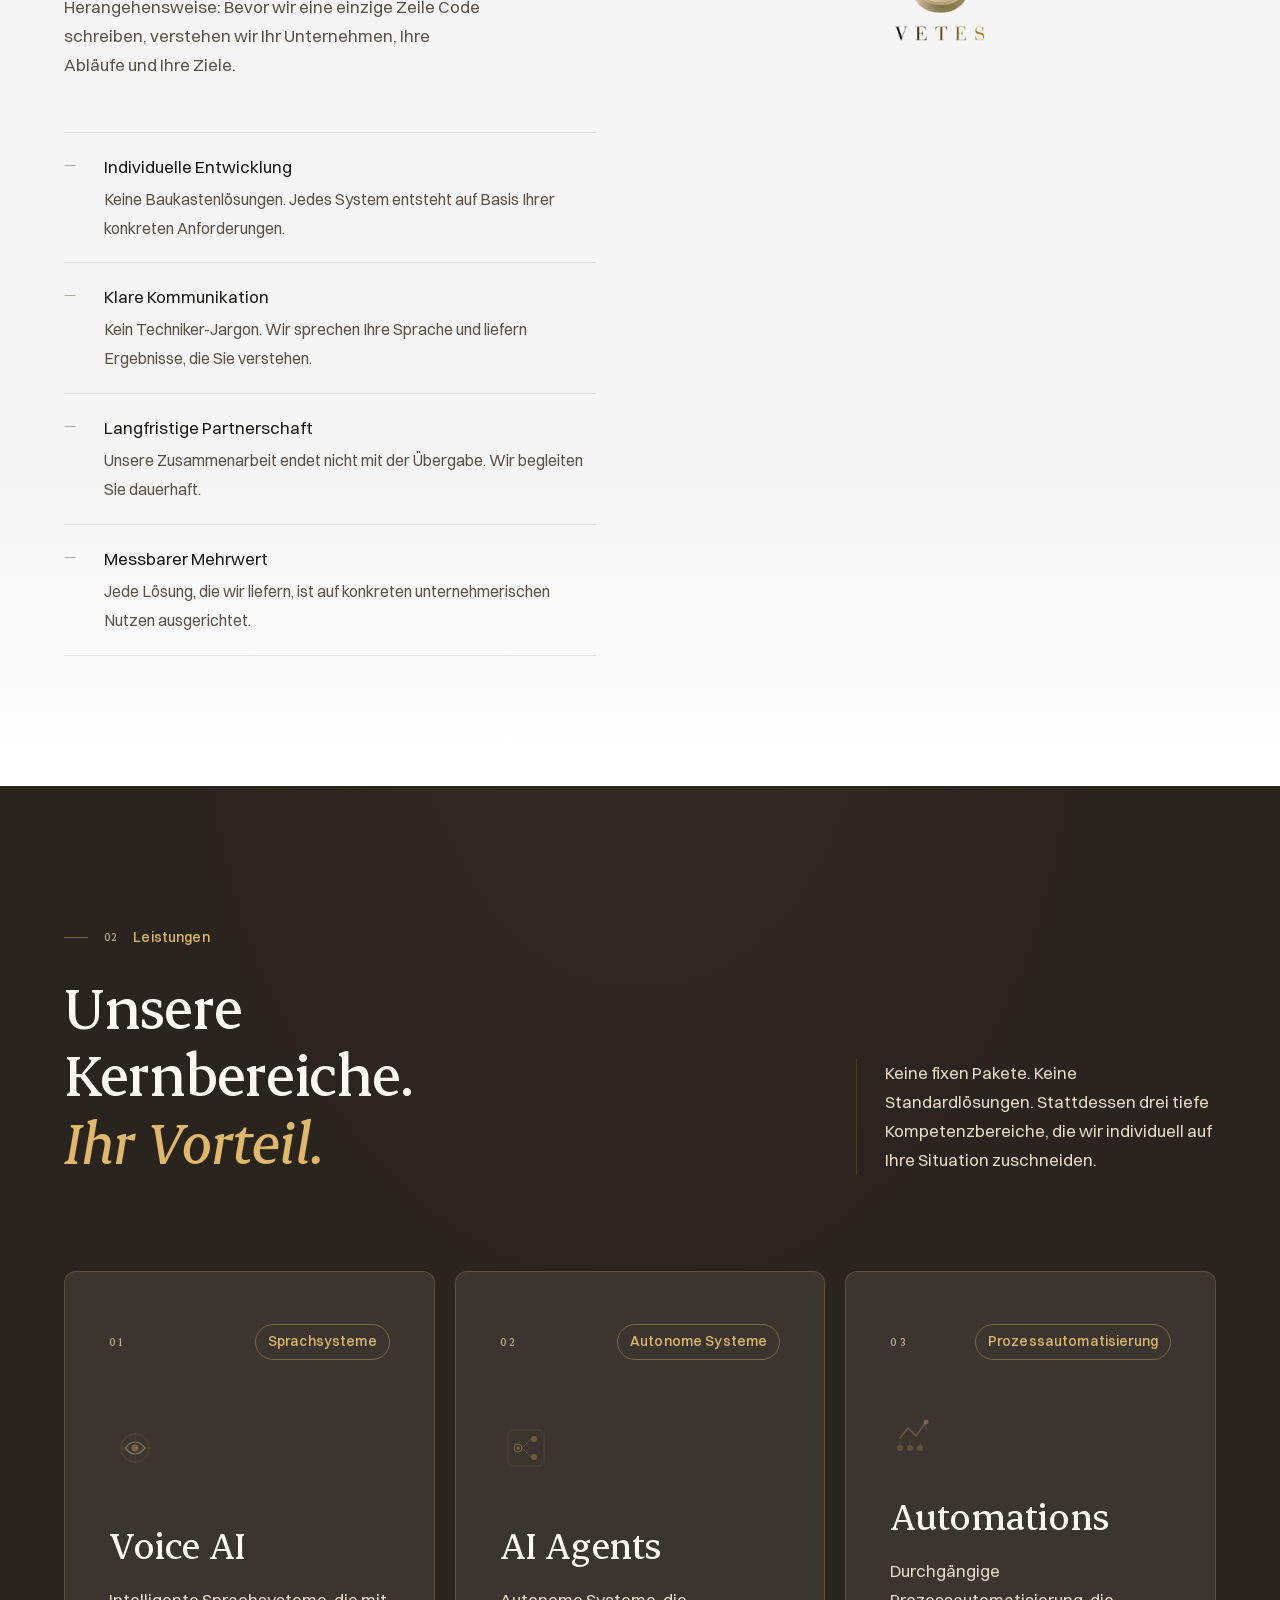
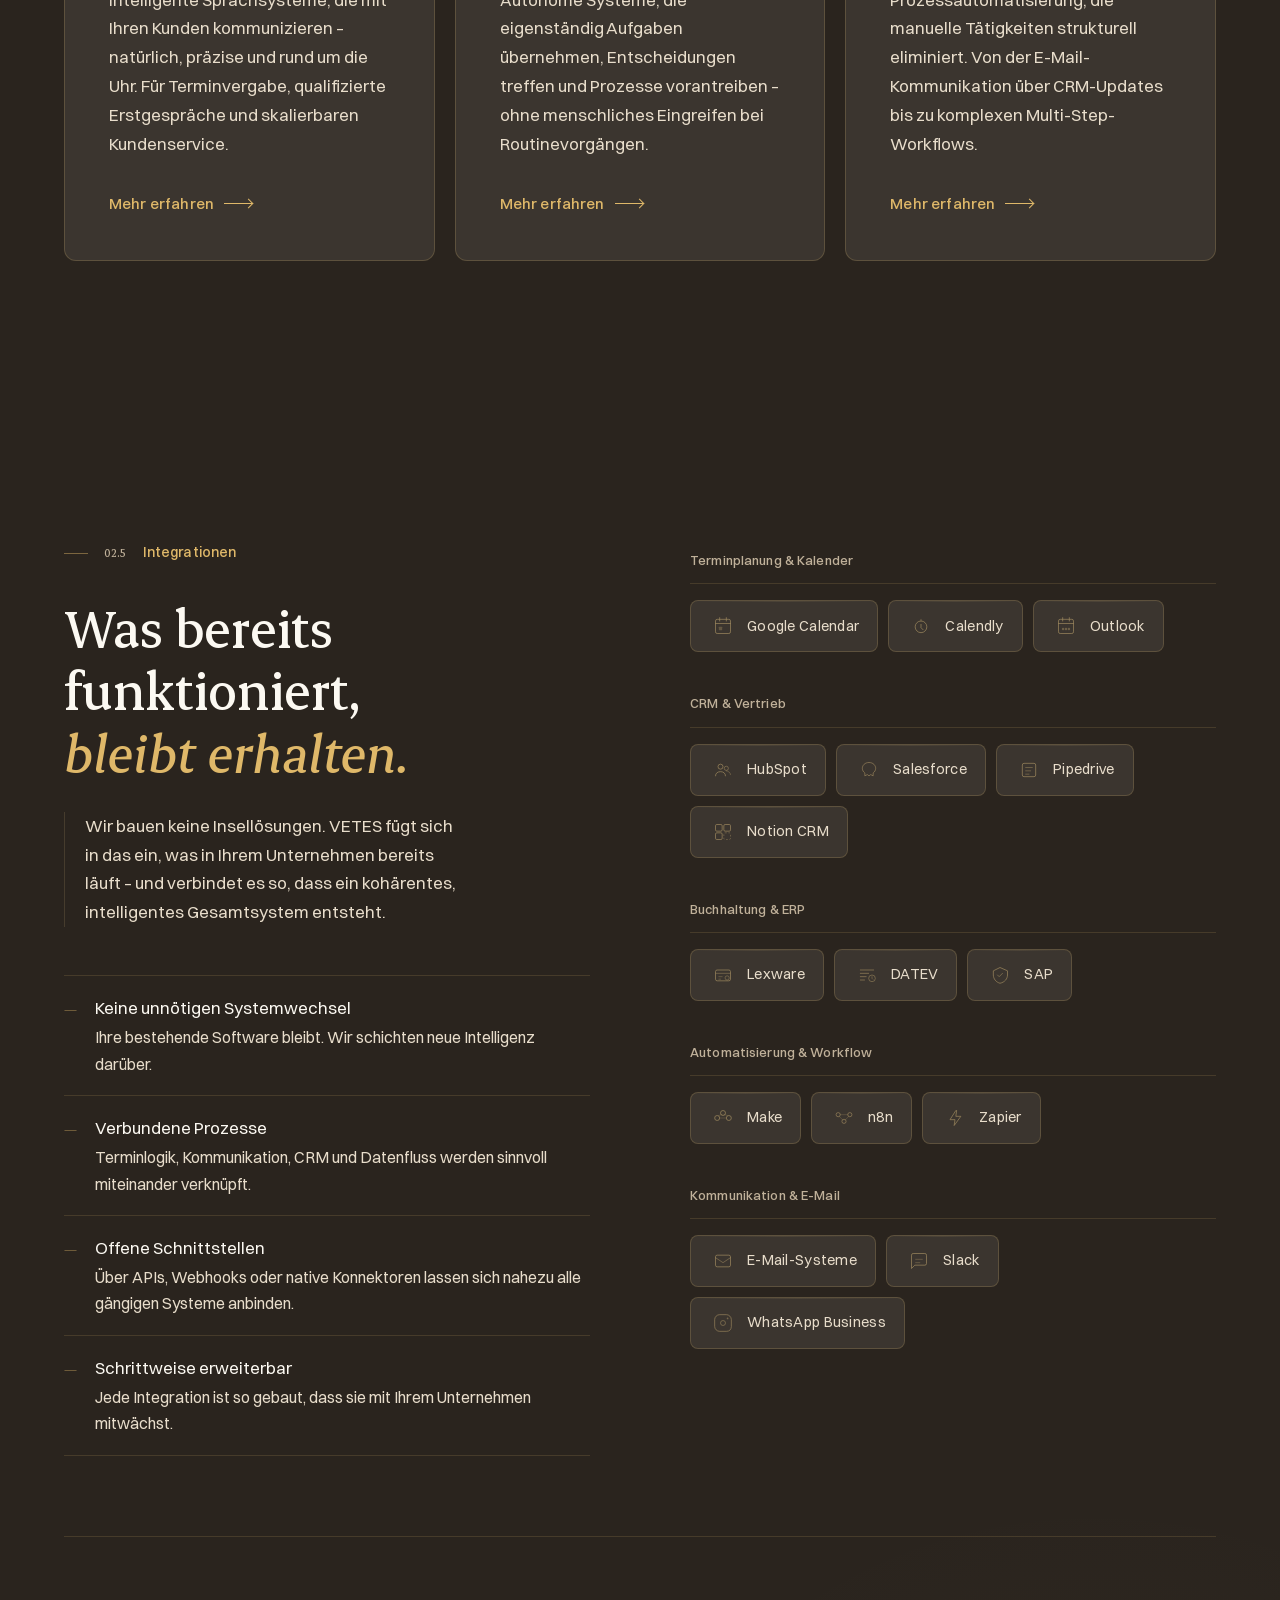
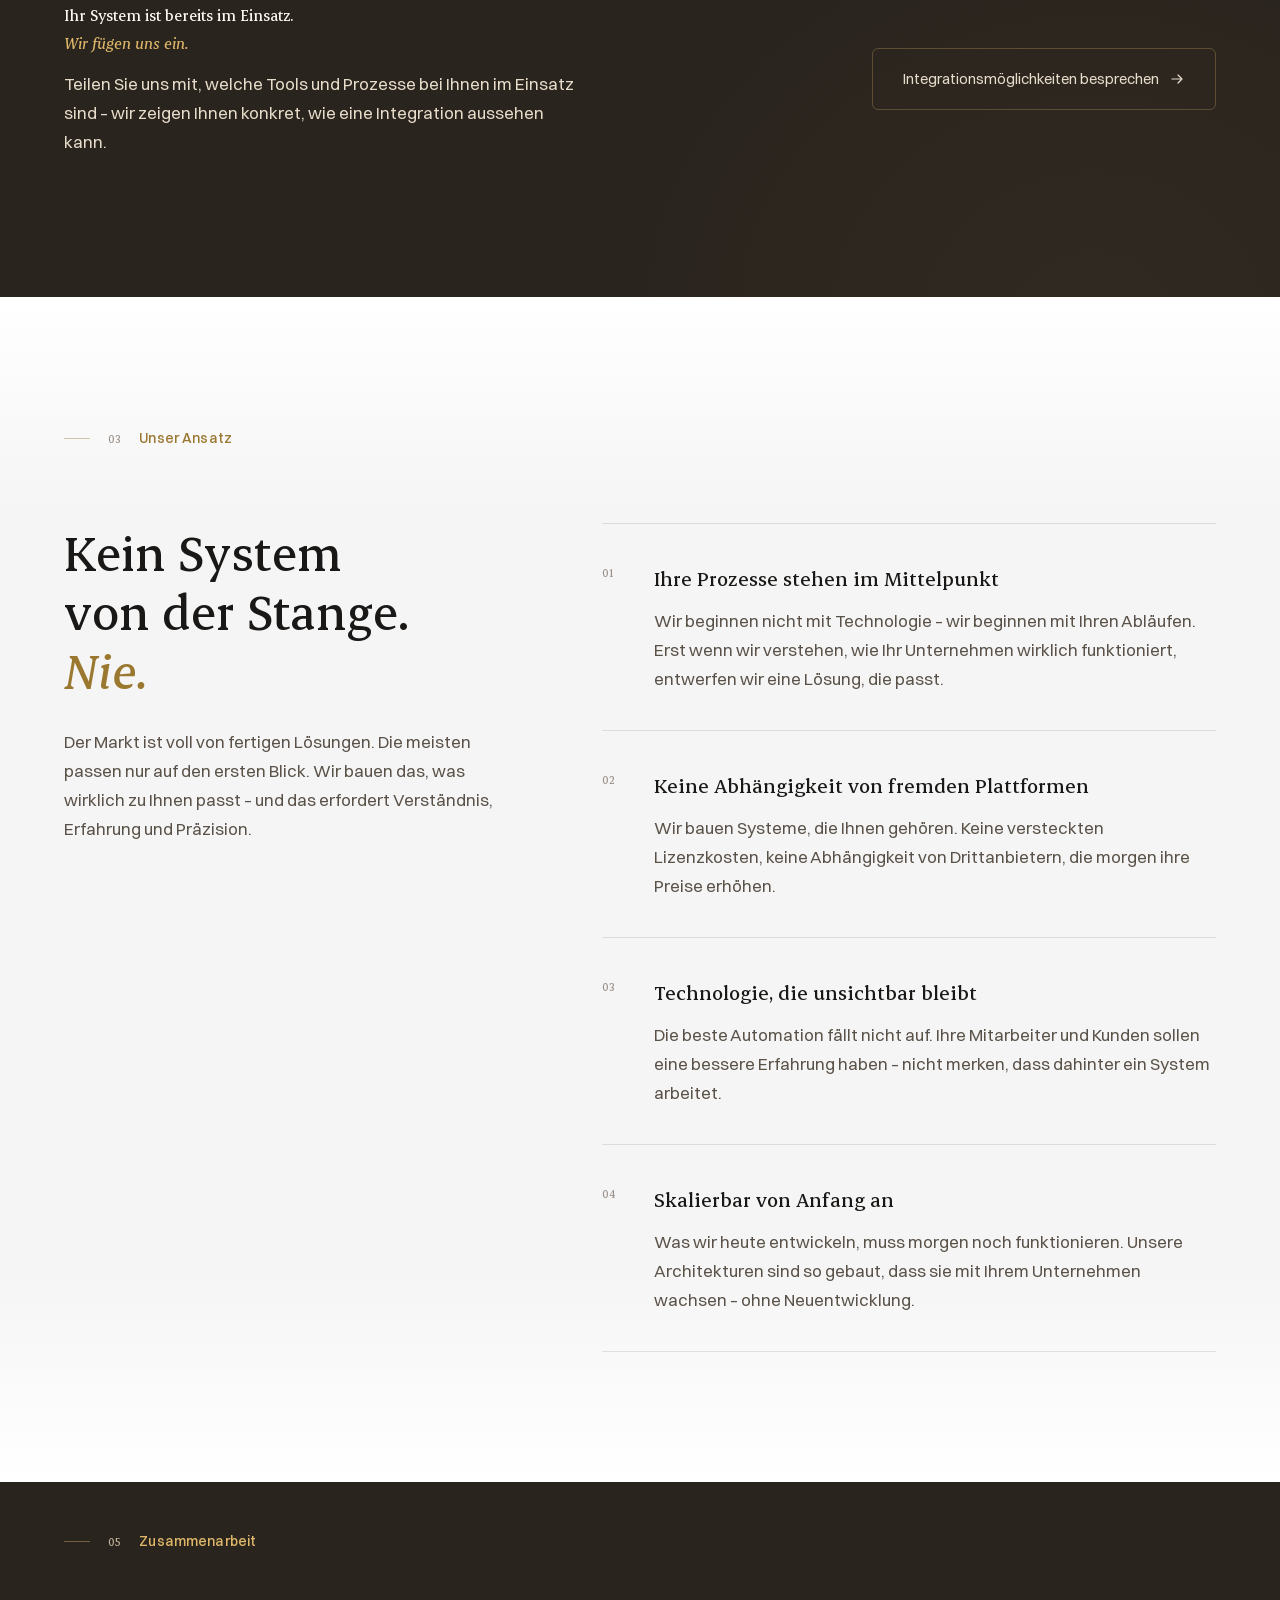
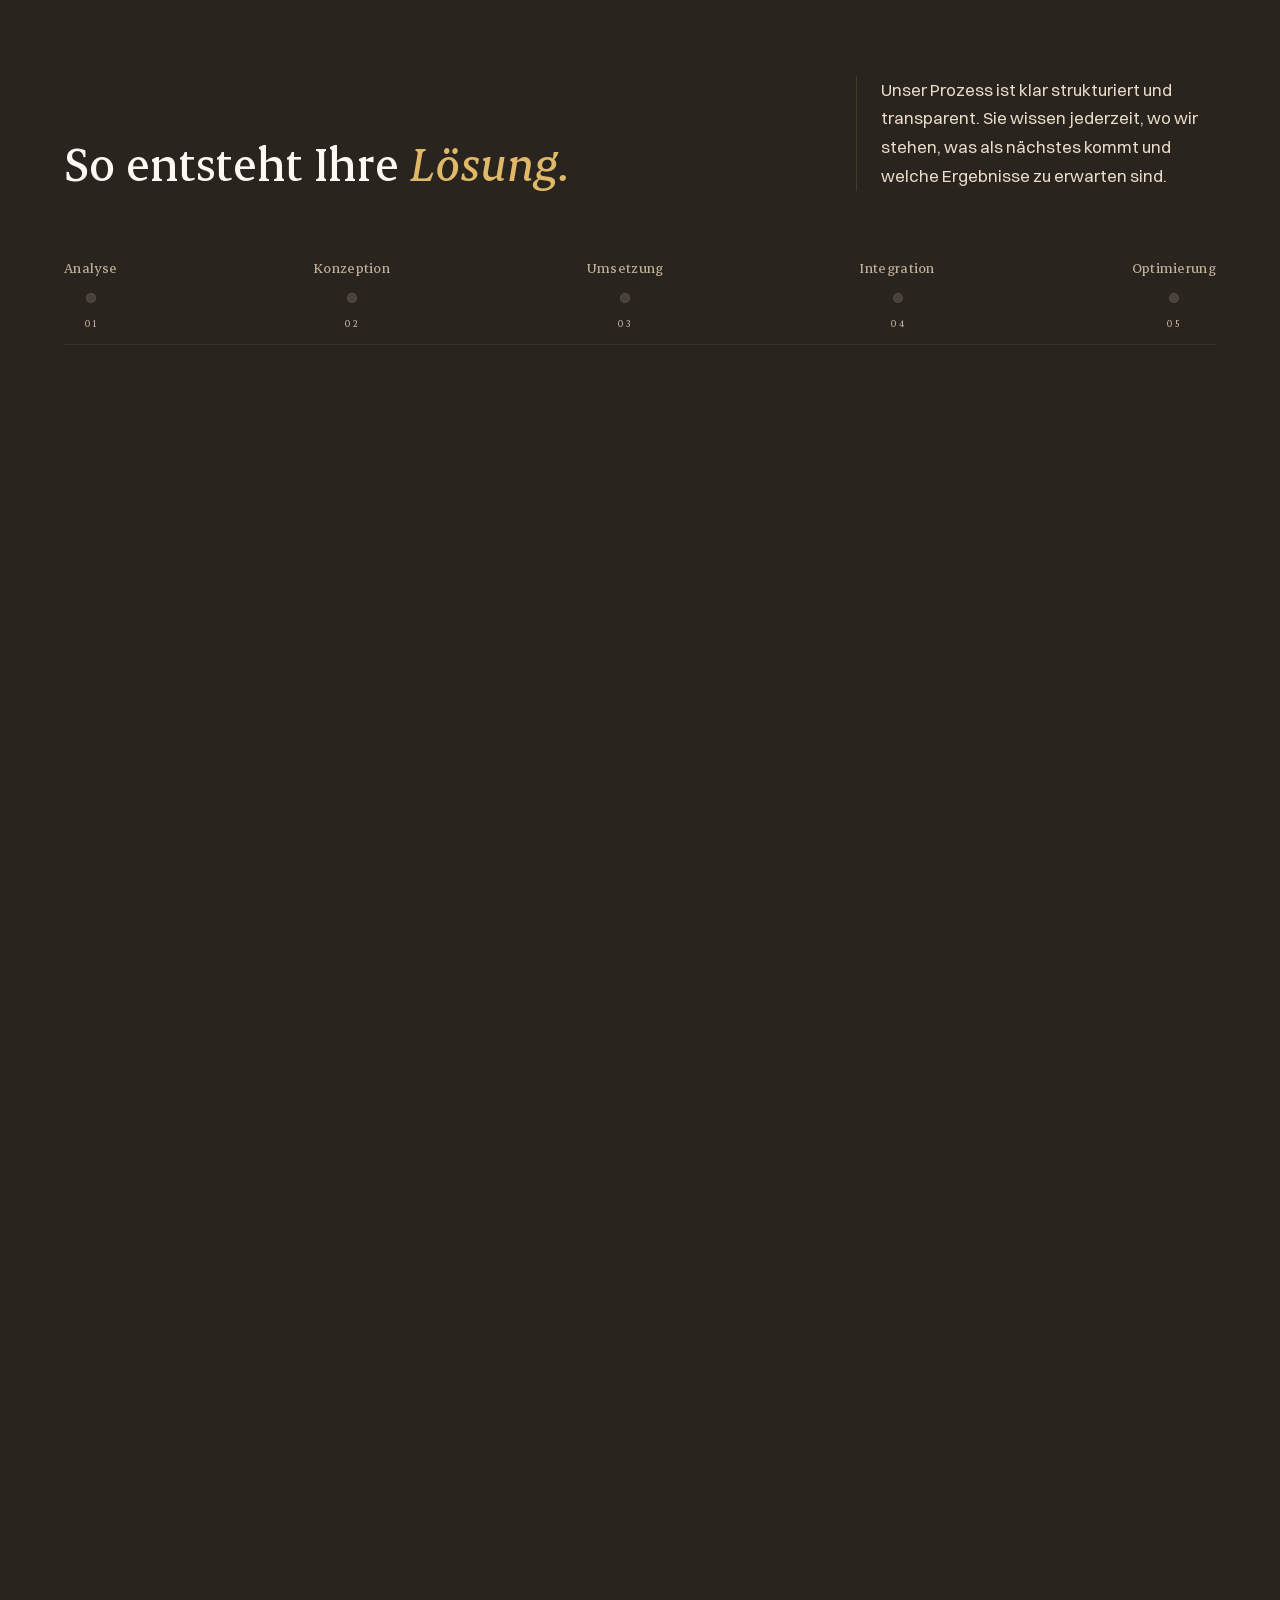
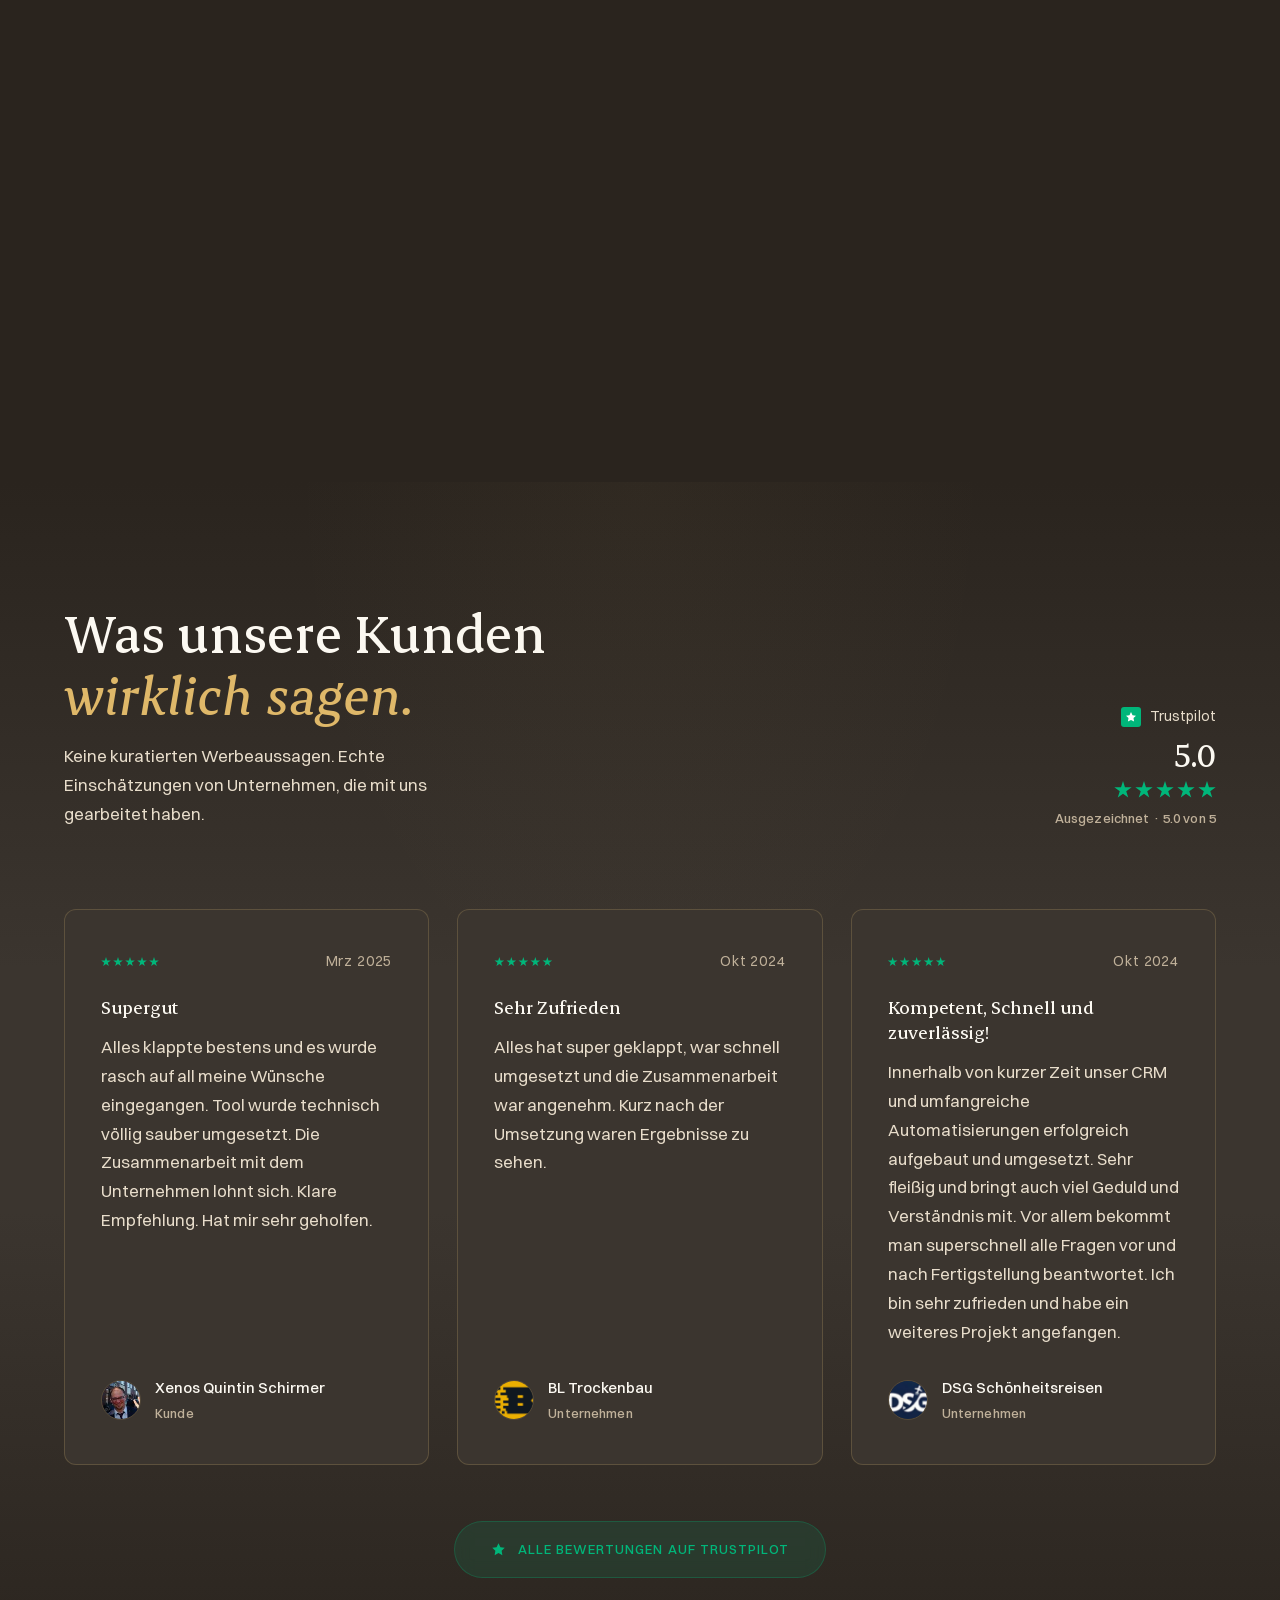
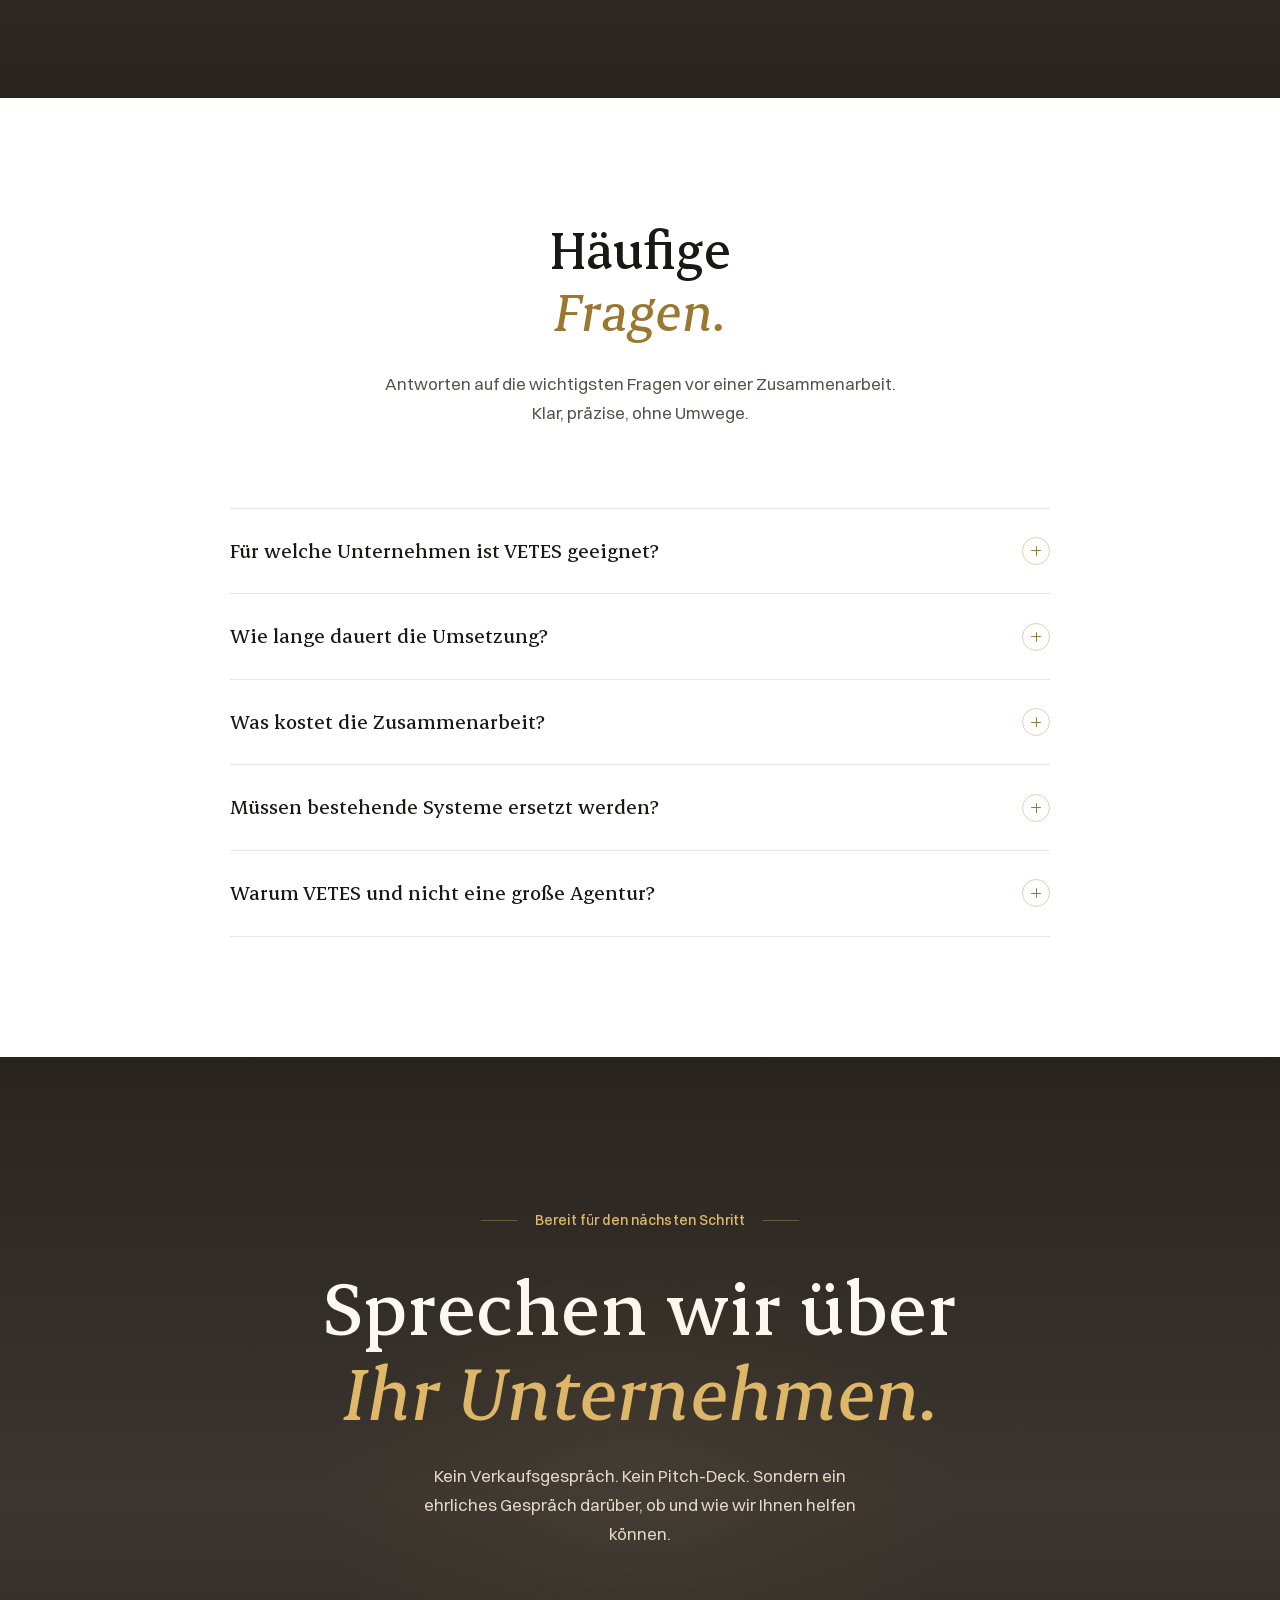
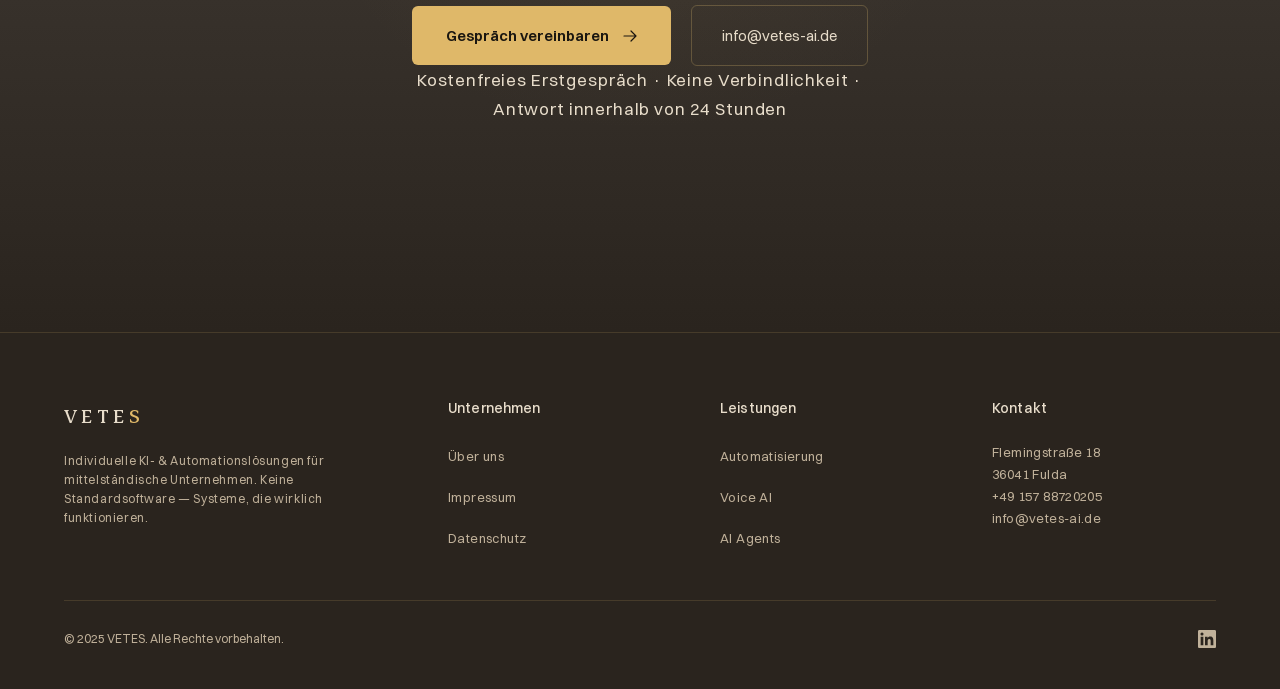
==== commit fc50299e: "Autohaus page: drop per-step effort labels, use Autohaus Benkert GmbH Co-Authored-By: Claude Opus 5." ====
--- a/index.html
+++ b/index.html
@@ -2207,7 +2207,7 @@
 
       <div class="ref-logo-item logo-item-boxed"><img src="assets/logos/fliesenleger-demirli.png" alt="Fliesenleger Demirli" loading="lazy"></div>
       <div class="ref-logo-item"><img src="assets/logos/amthauer.jpg" alt="Amthauer" class="logo-color" loading="lazy"></div>
-      <div class="ref-logo-item"><img src="assets/logos/benkert.png" alt="Autohaus Benkert" class="logo-color" loading="lazy"></div>
+      <div class="ref-logo-item"><img src="assets/logos/benkert.png" alt="Autohaus Benkert GmbH" class="logo-color" loading="lazy"></div>
       <!-- duplicate set for seamless marquee -->
       <div class="ref-logo-item"><img src="assets/logos/bl-trockenbau.png" alt="BL Trockenbau" loading="lazy"></div>
       <div class="ref-logo-item"><img src="assets/logos/beautyroom.png" alt="Beautyroom Fulda" class="logo-pastel" loading="lazy"></div>
@@ -2219,7 +2219,7 @@
 
       <div class="ref-logo-item logo-item-boxed"><img src="assets/logos/fliesenleger-demirli.png" alt="Fliesenleger Demirli" loading="lazy"></div>
       <div class="ref-logo-item"><img src="assets/logos/amthauer.jpg" alt="Amthauer" class="logo-color" loading="lazy"></div>
-      <div class="ref-logo-item"><img src="assets/logos/benkert.png" alt="Autohaus Benkert" class="logo-color" loading="lazy"></div>
+      <div class="ref-logo-item"><img src="assets/logos/benkert.png" alt="Autohaus Benkert GmbH" class="logo-color" loading="lazy"></div>
     </div>
   </div>
 </section>
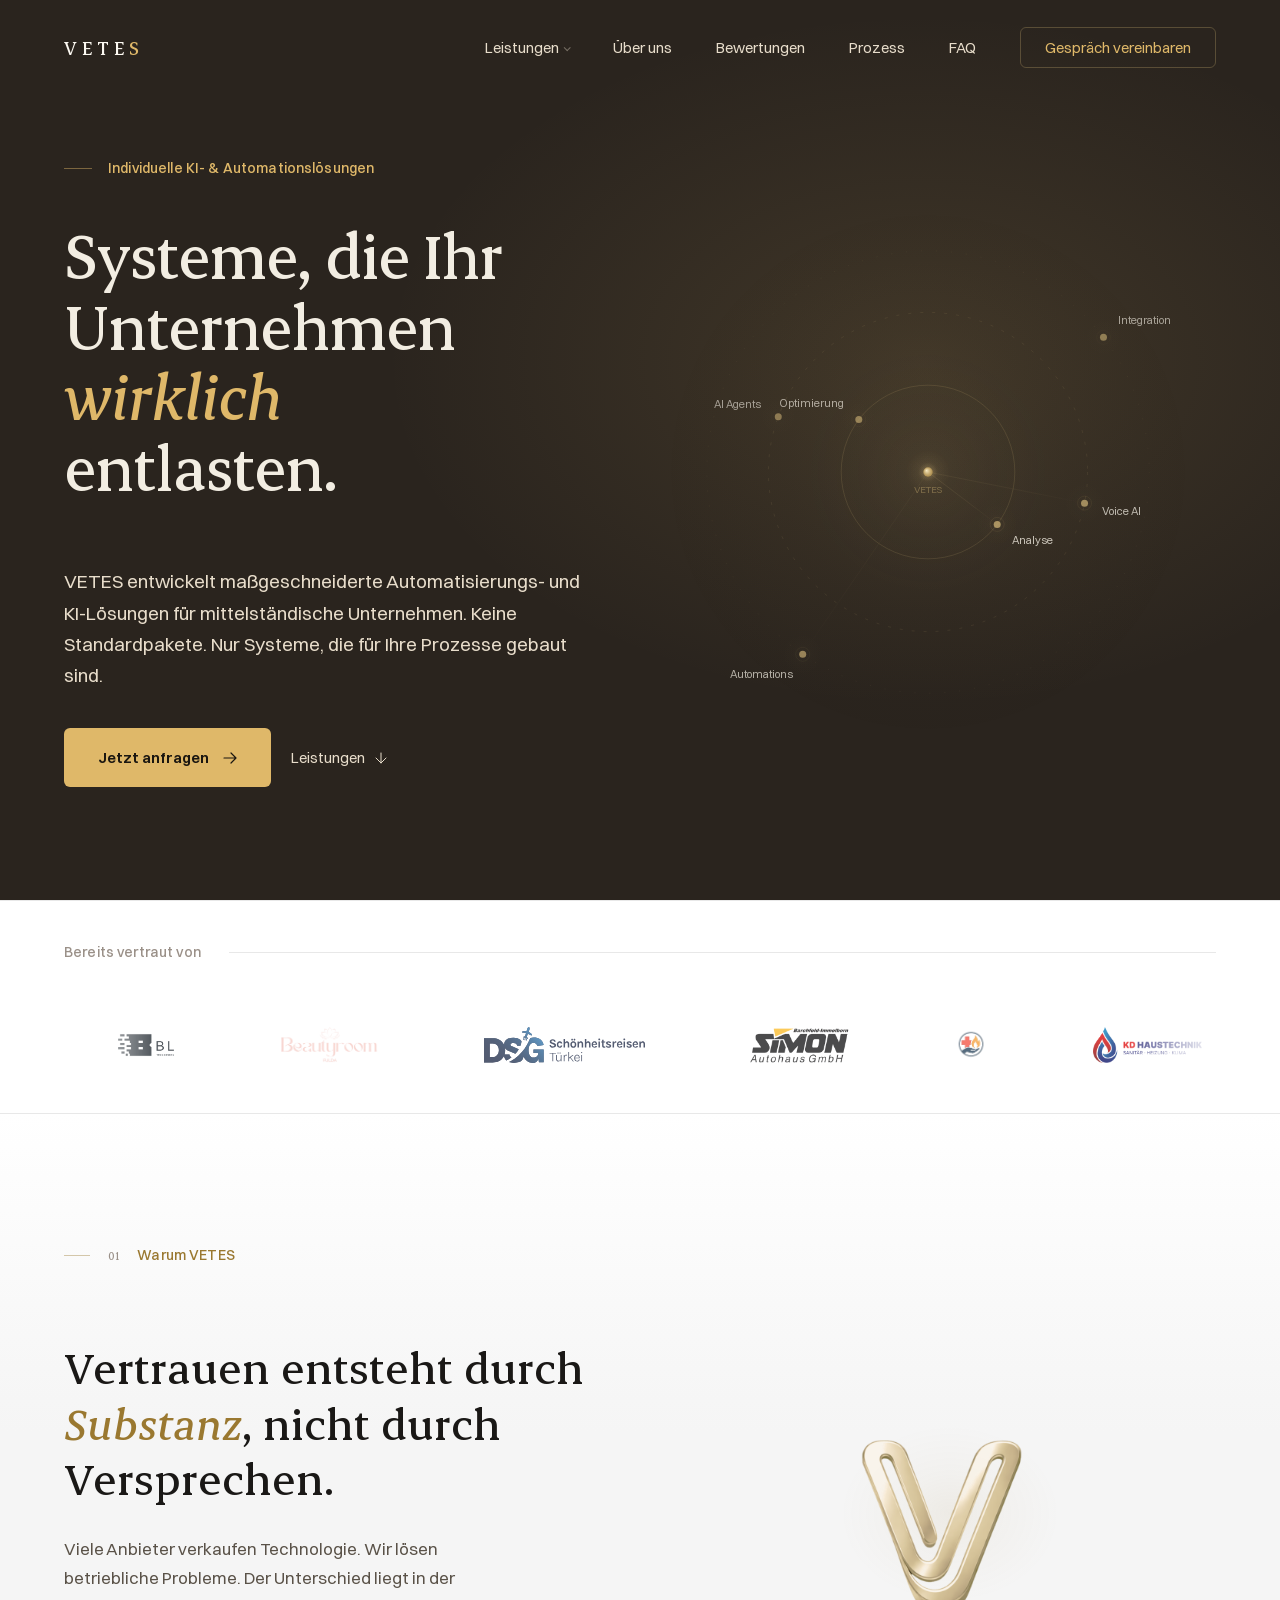
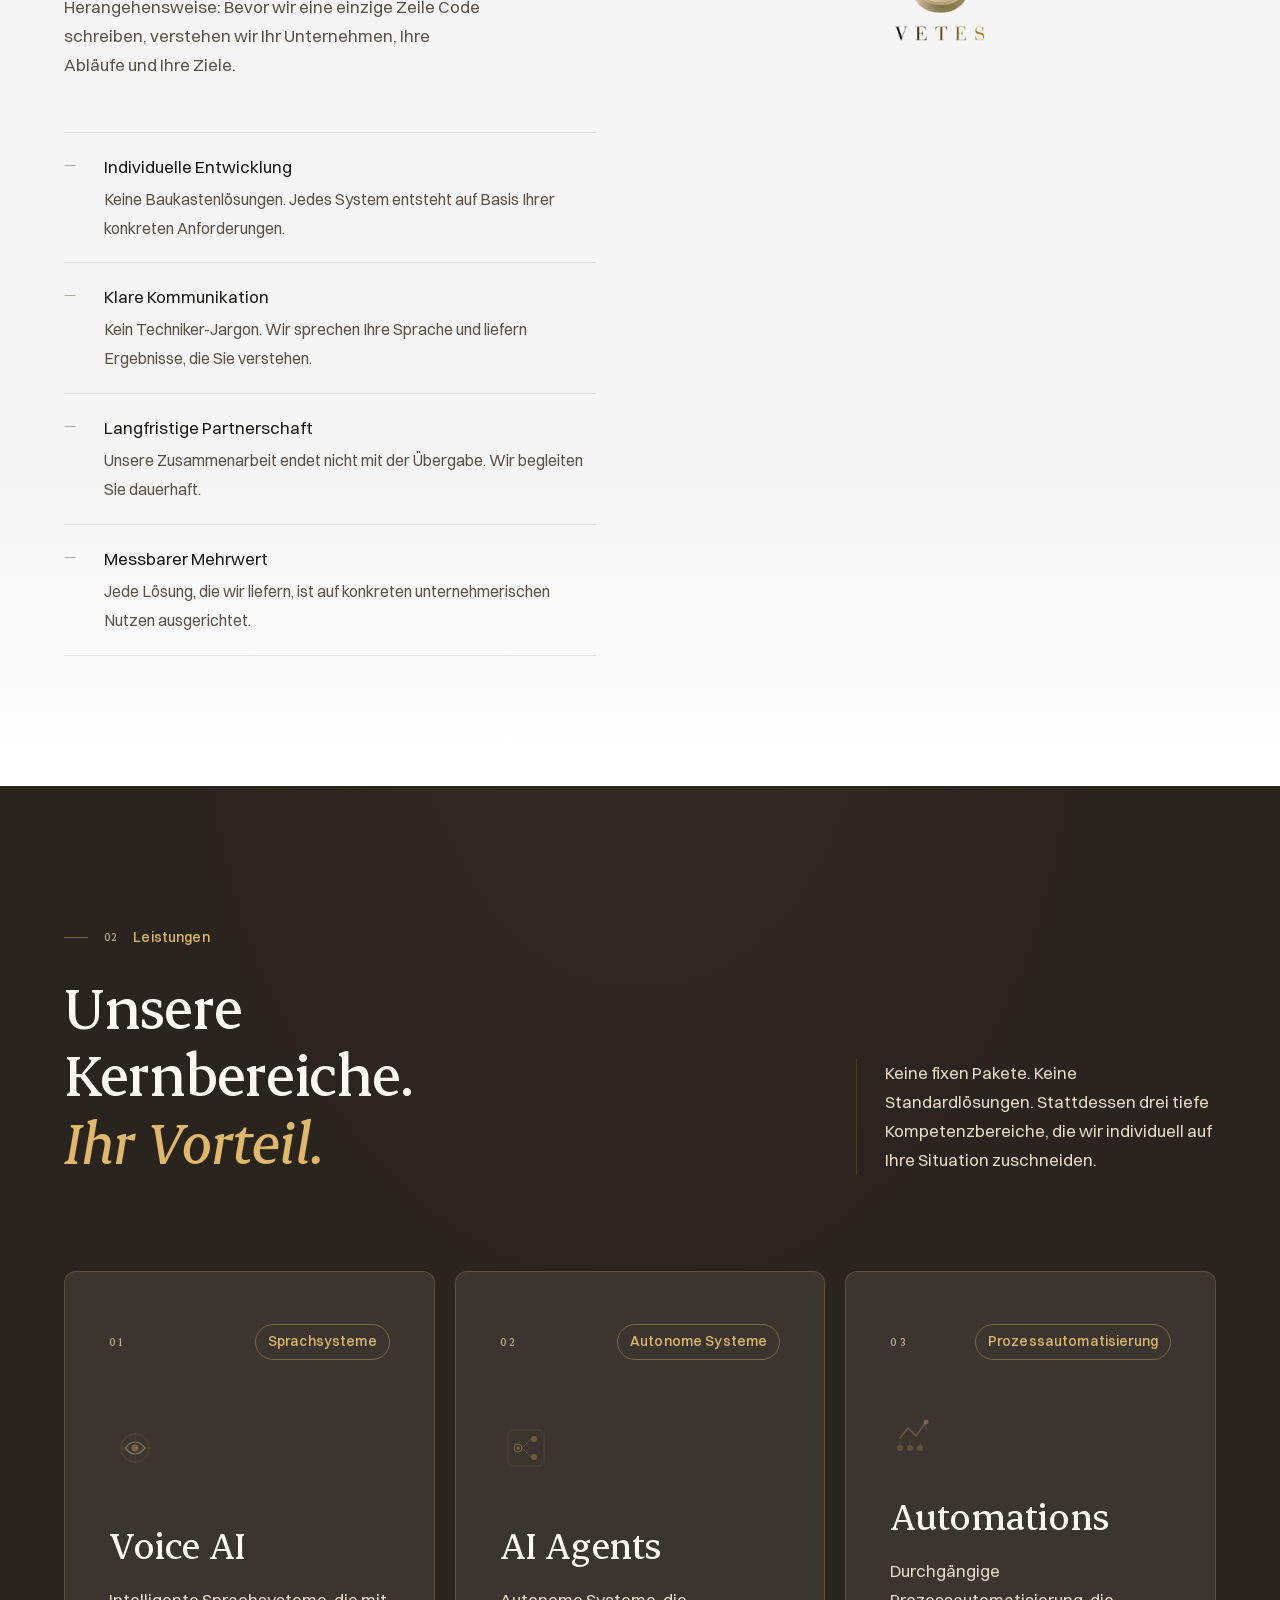
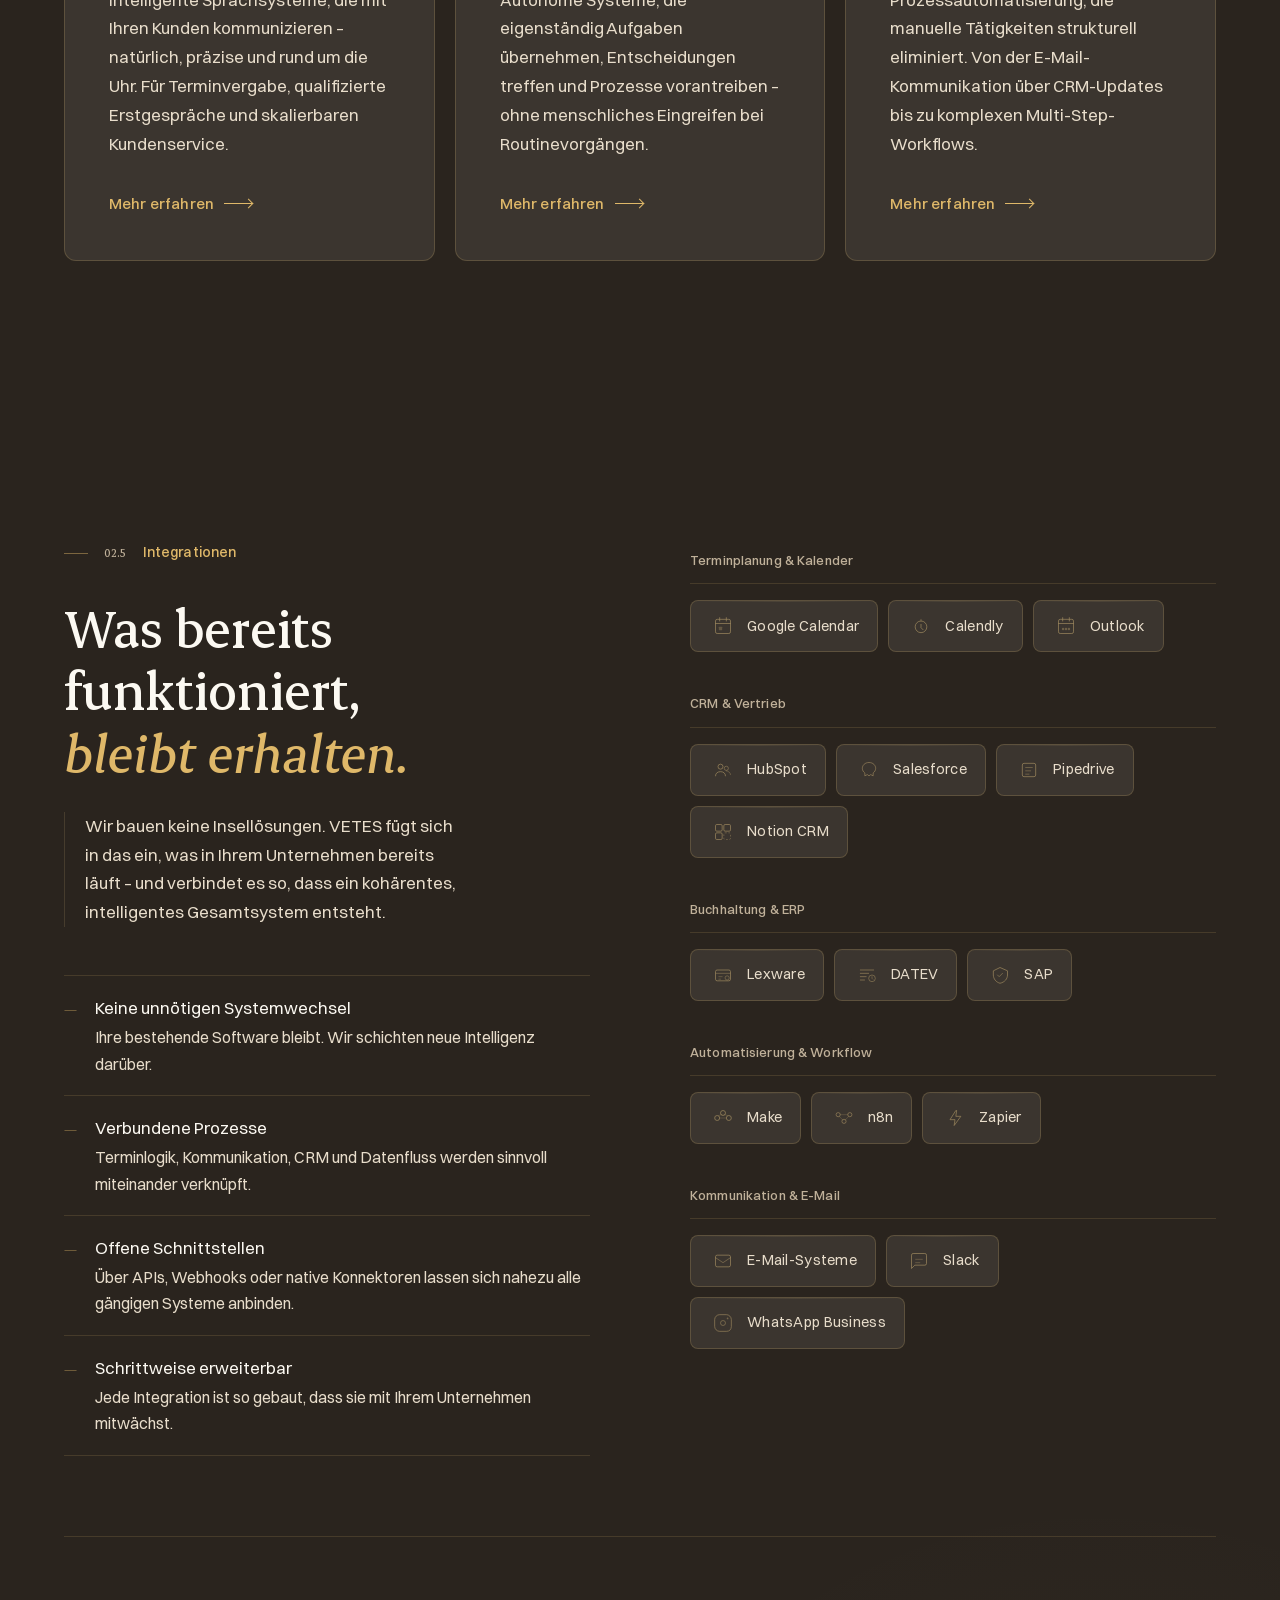
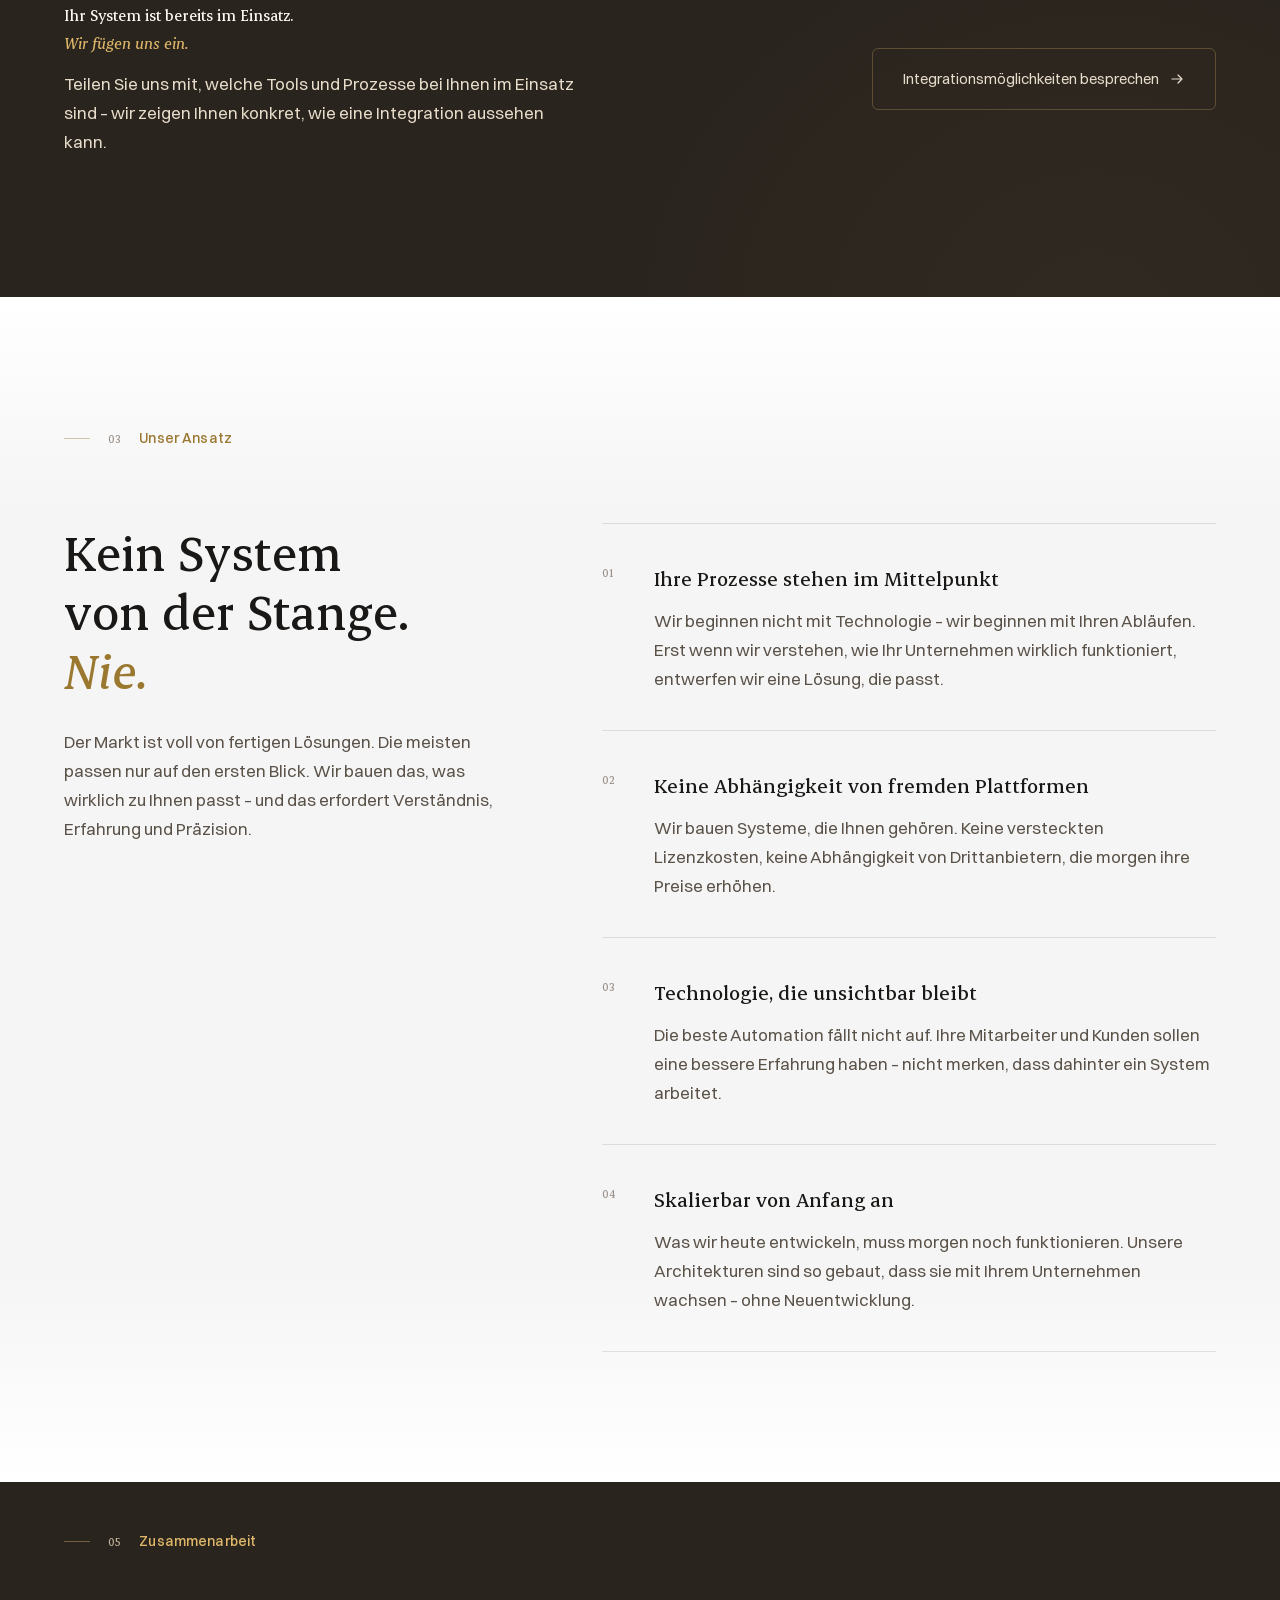
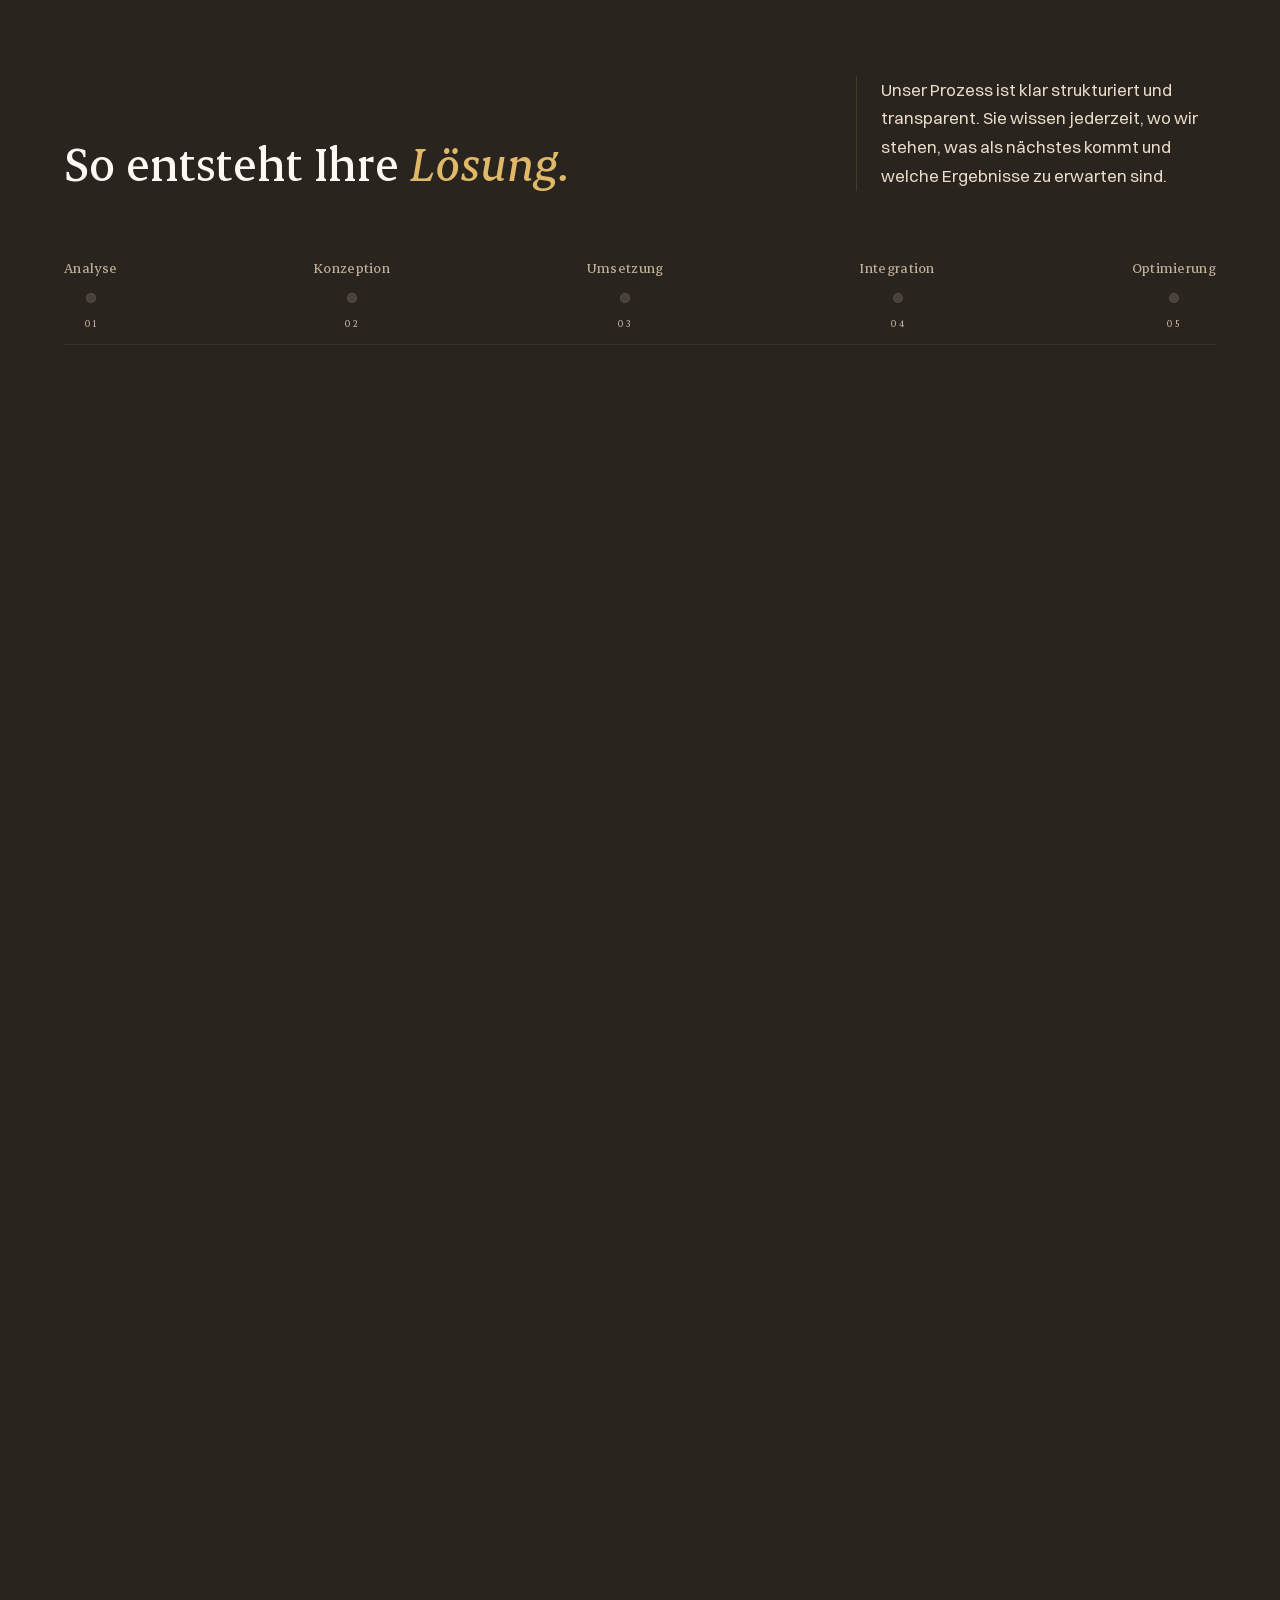
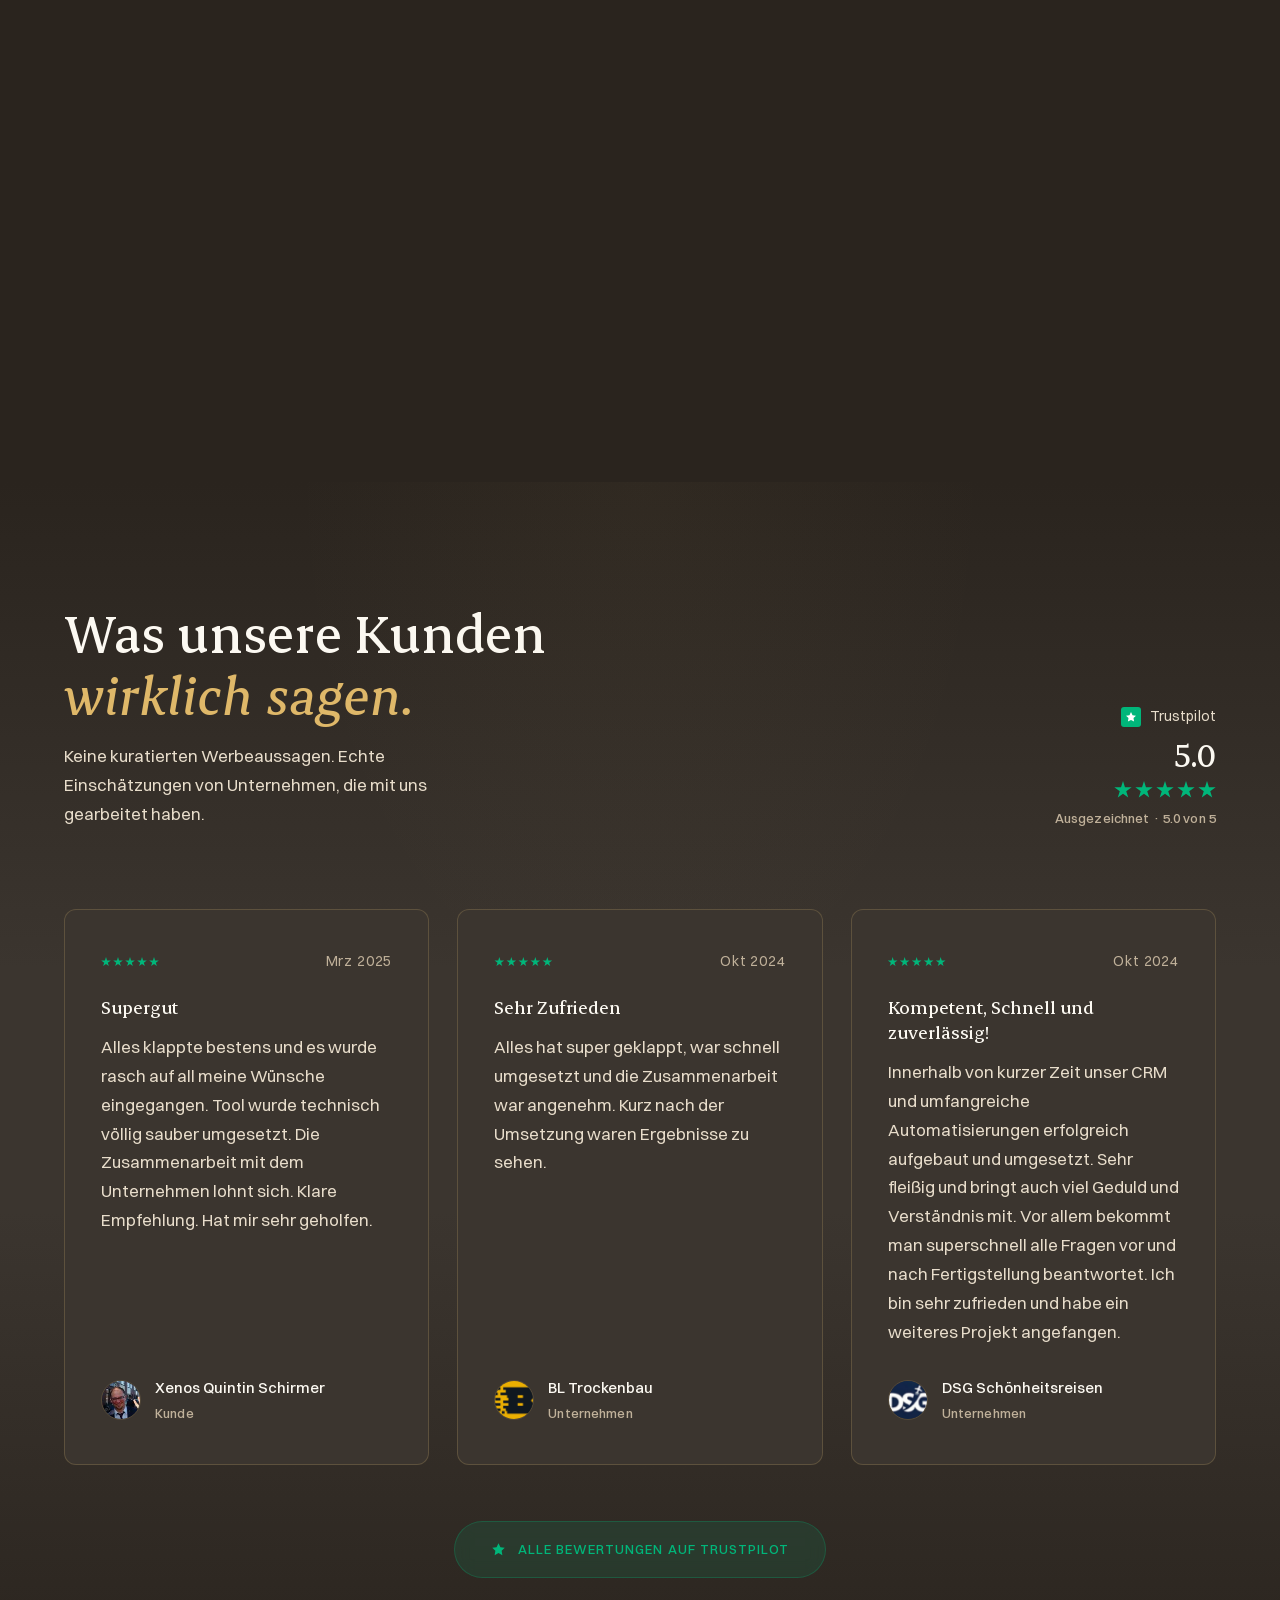
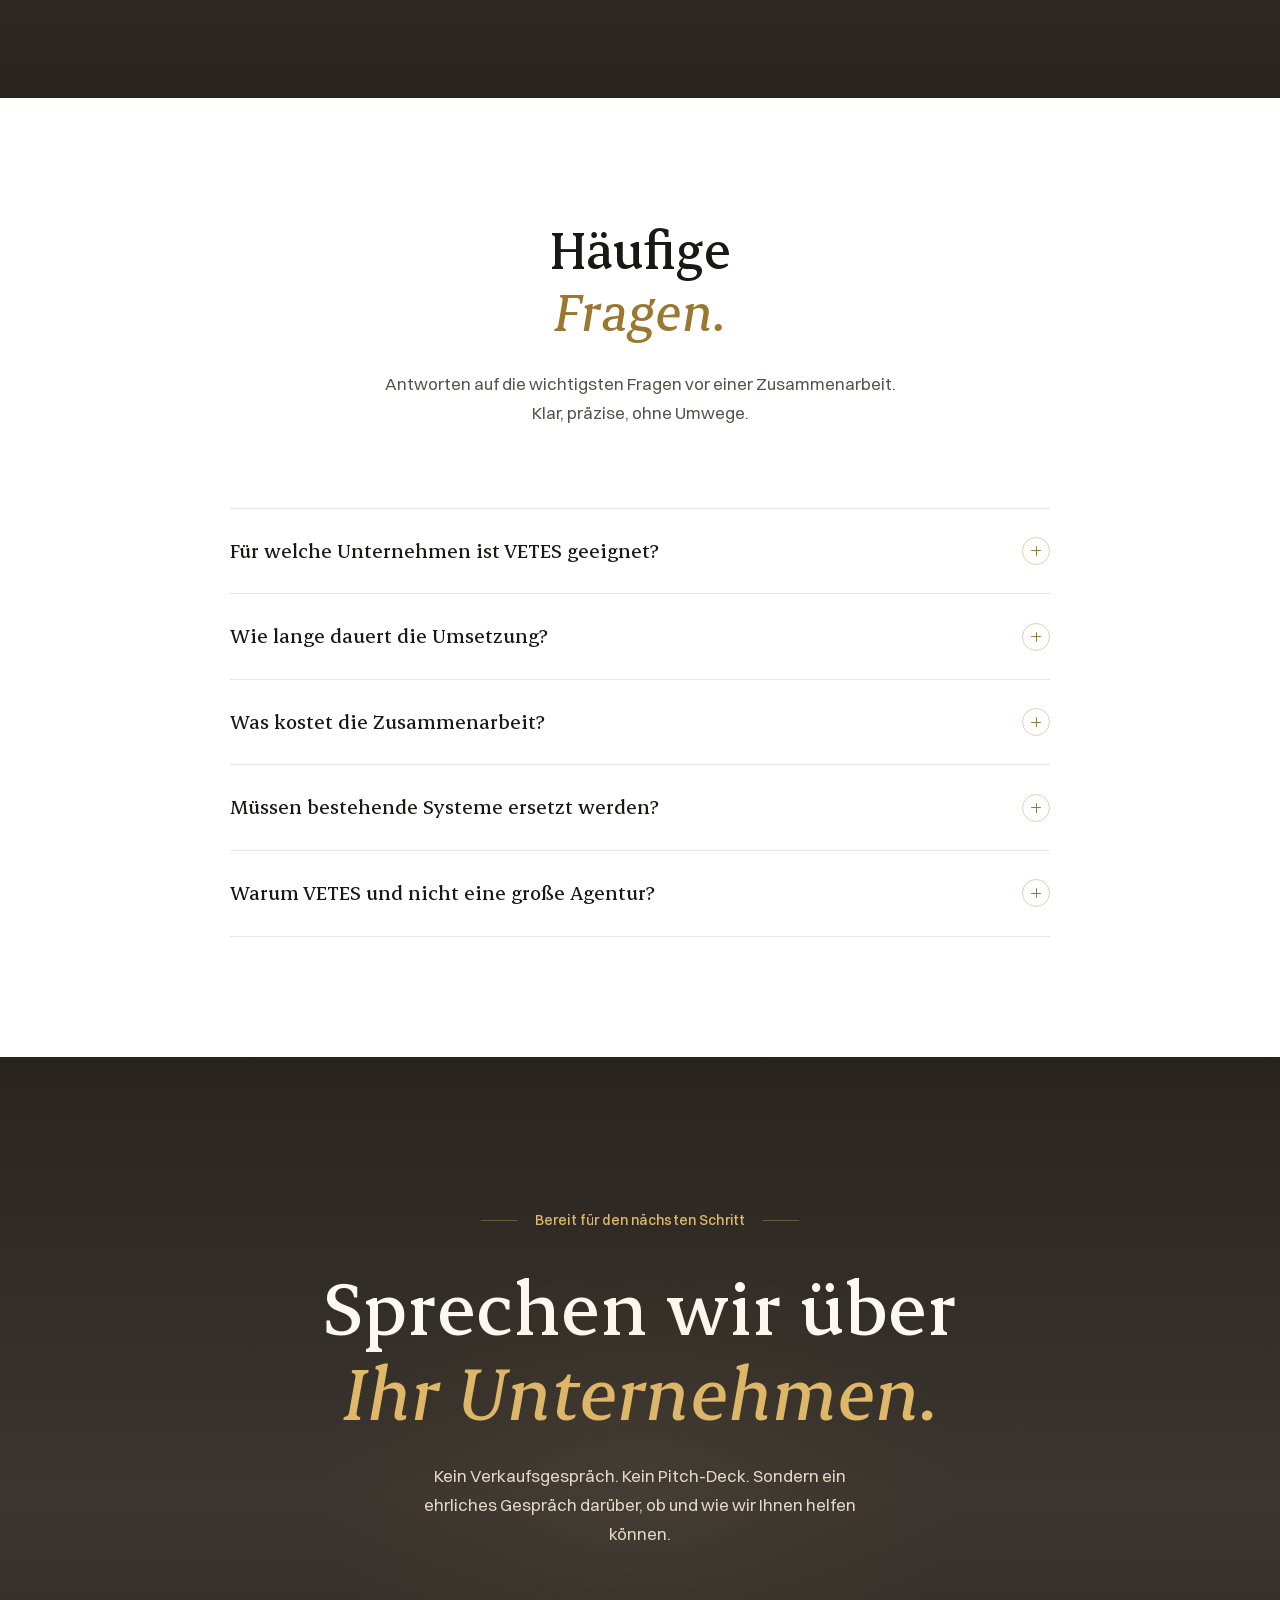
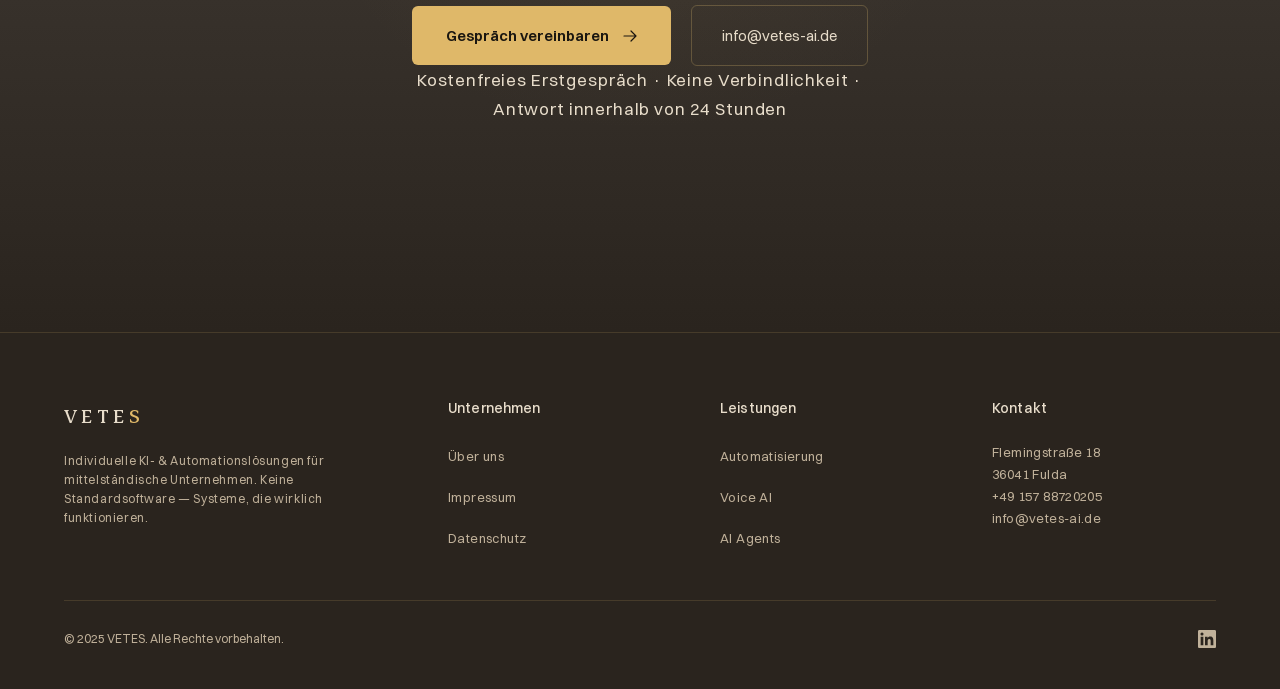
==== commit 2201e03b: "Add Vercel Web Analytics to all pages Cookieless visitor, referrer and country stats, including the " ====
--- a/index.html
+++ b/index.html
@@ -2104,6 +2104,8 @@
     #trust.section-light .brand-v-wrap { animation-name: vGlowLight; }
   </style>
   <link rel="stylesheet" href="assets/css/vetes.css" />
+  <script>window.va = window.va || function () { (window.vaq = window.vaq || []).push(arguments); };</script>
+  <script defer src="/_vercel/insights/script.js"></script>
 </head>
 <body>
 
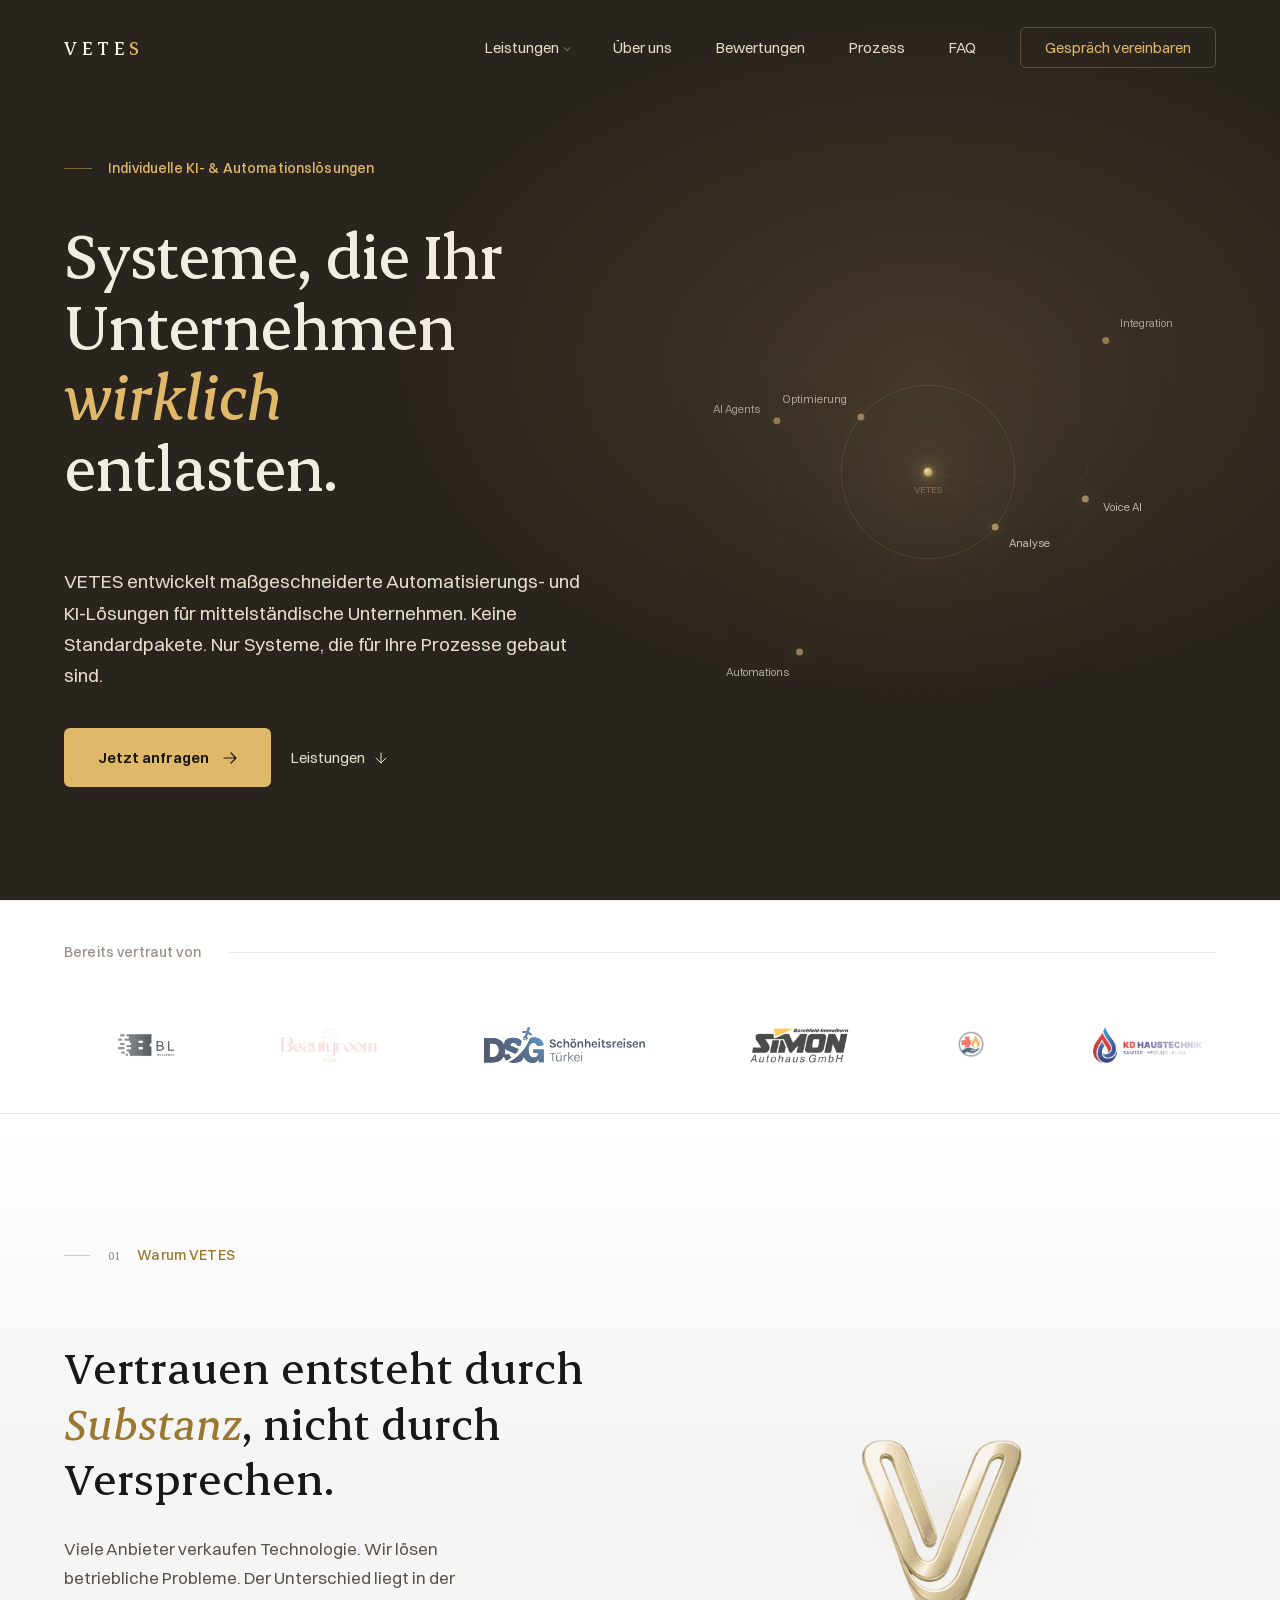
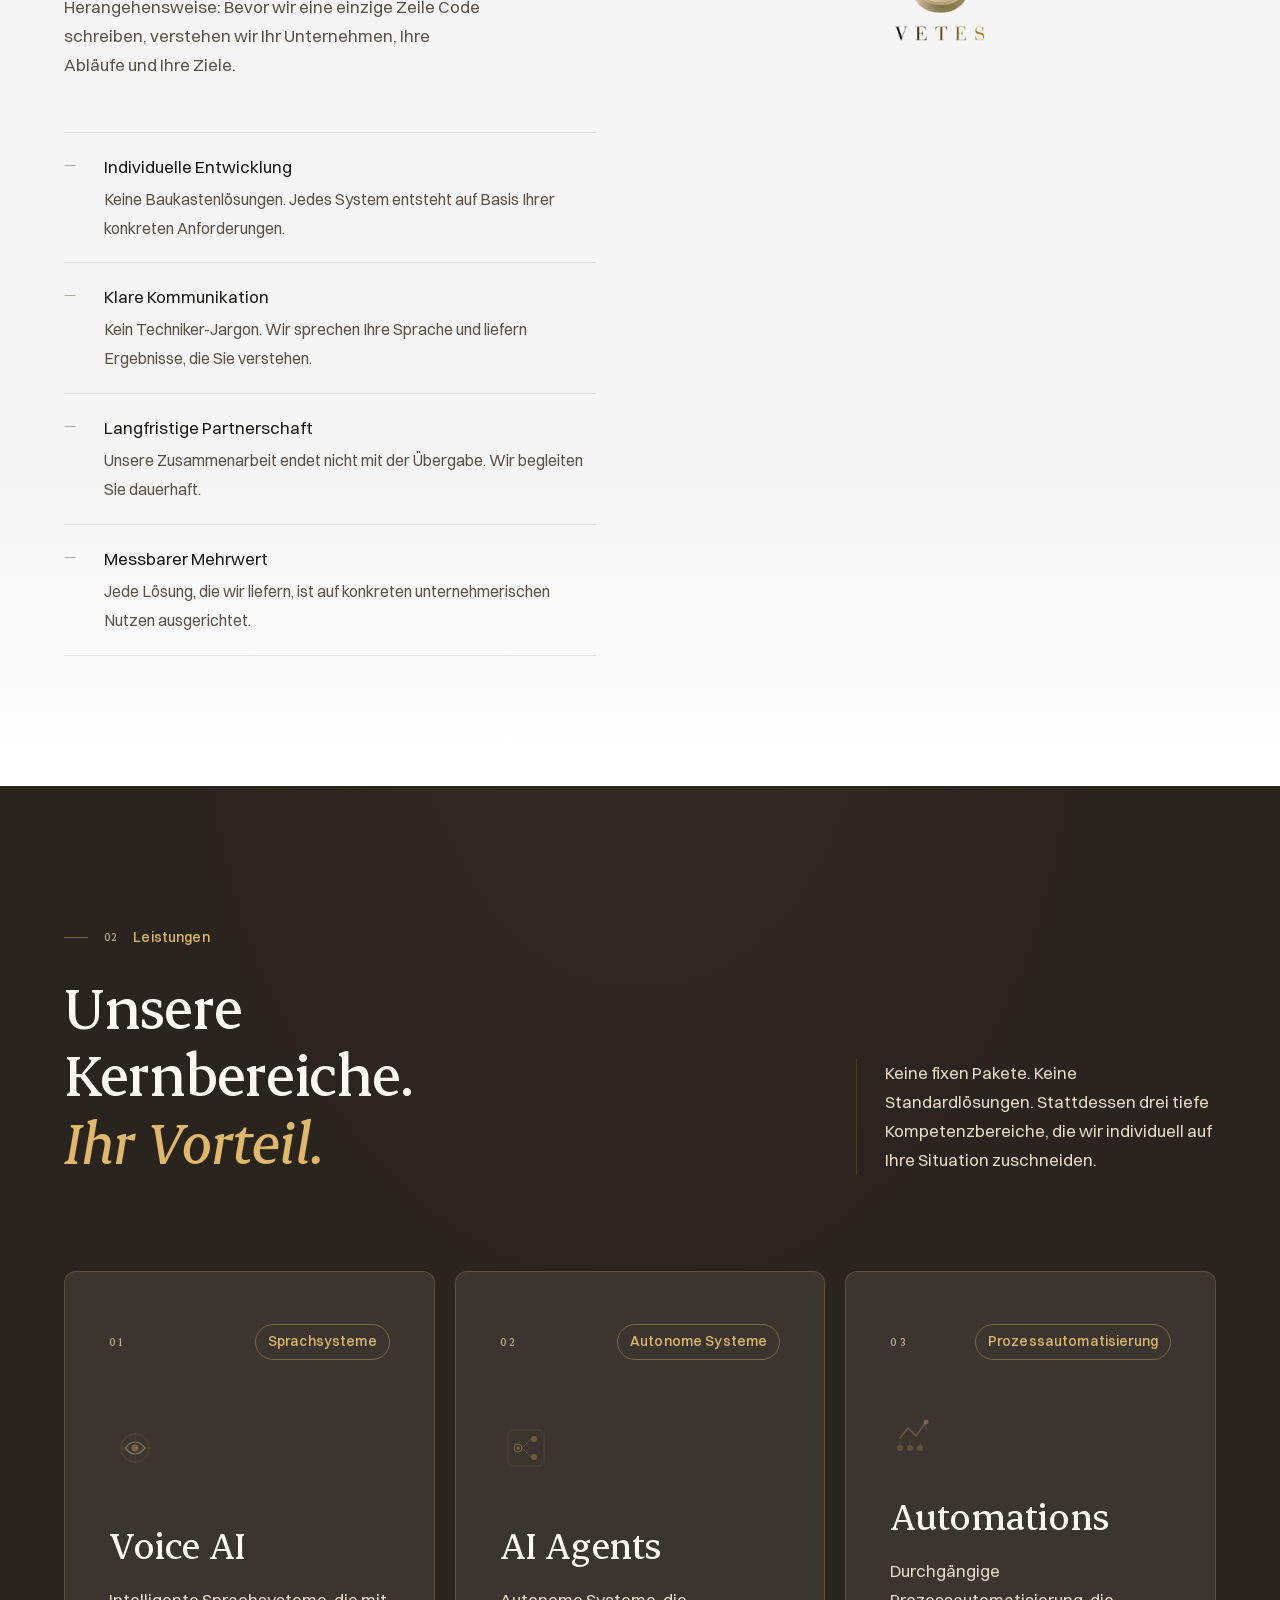
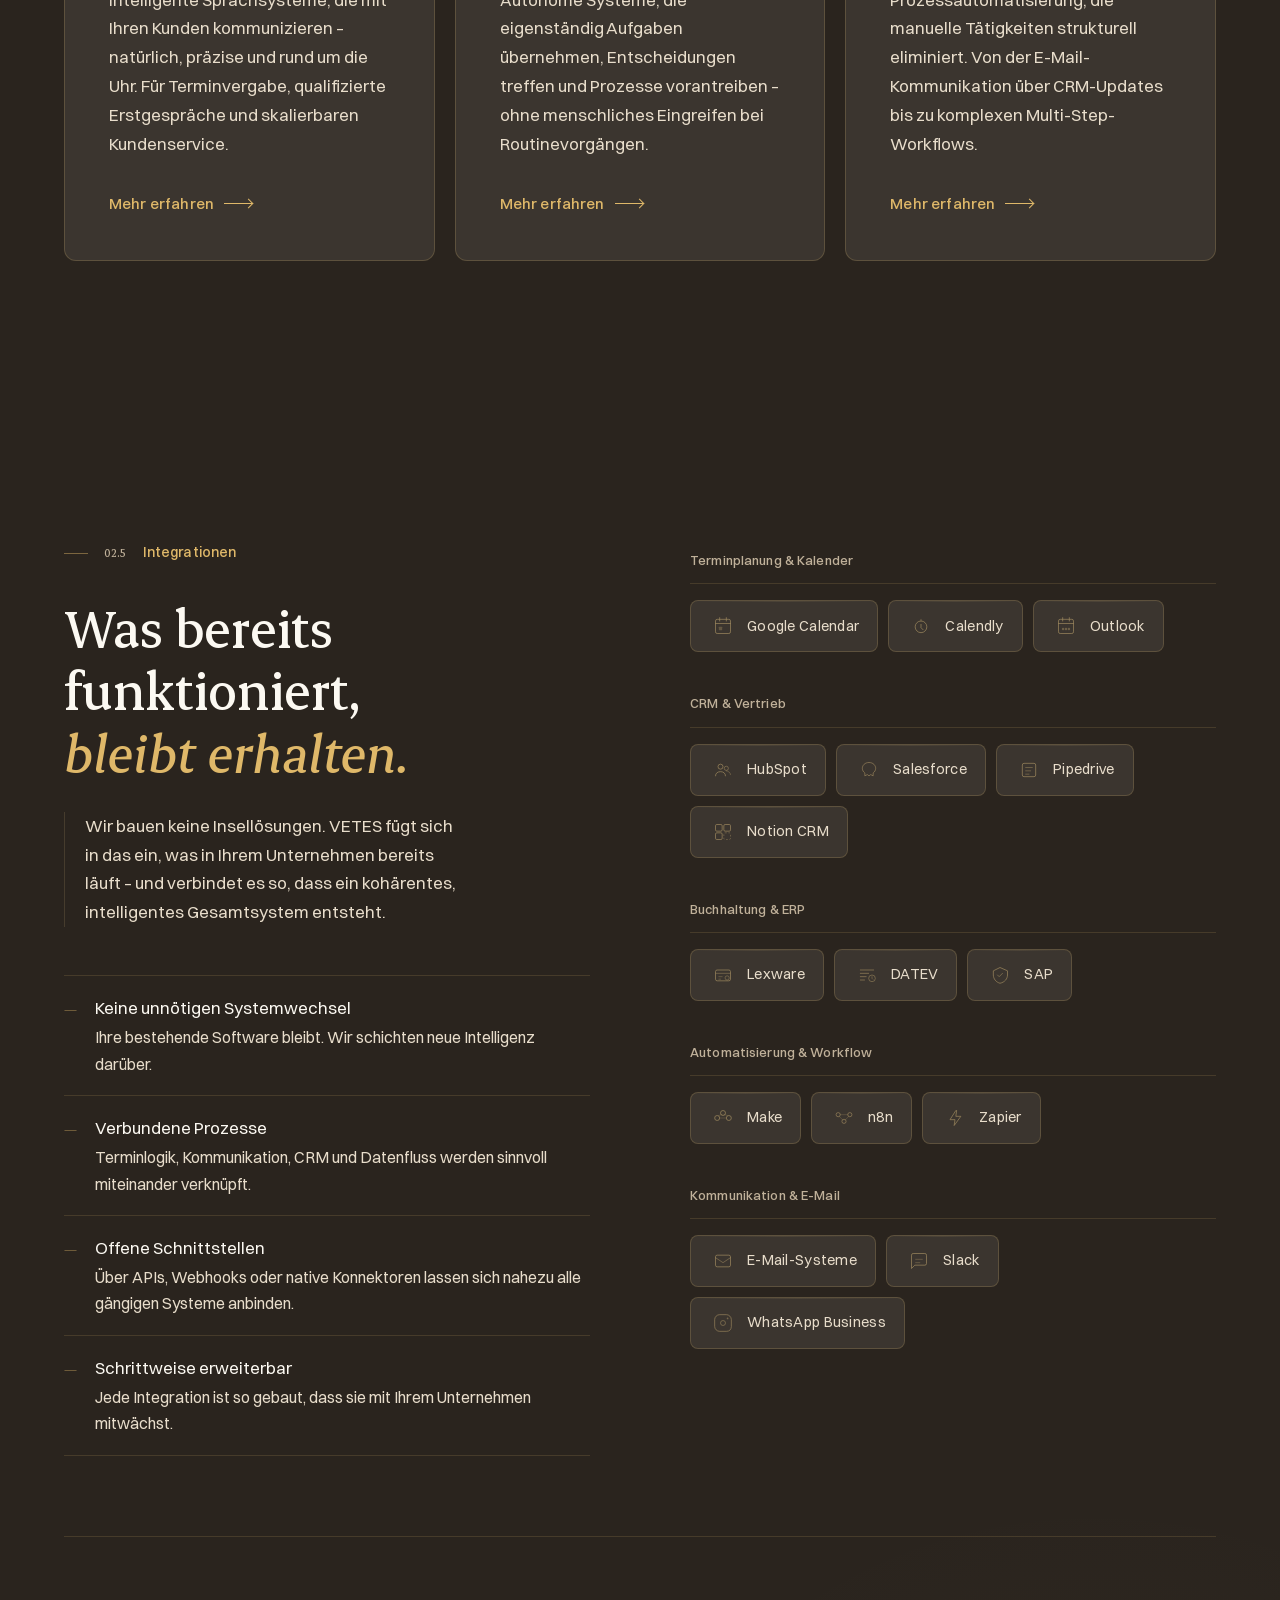
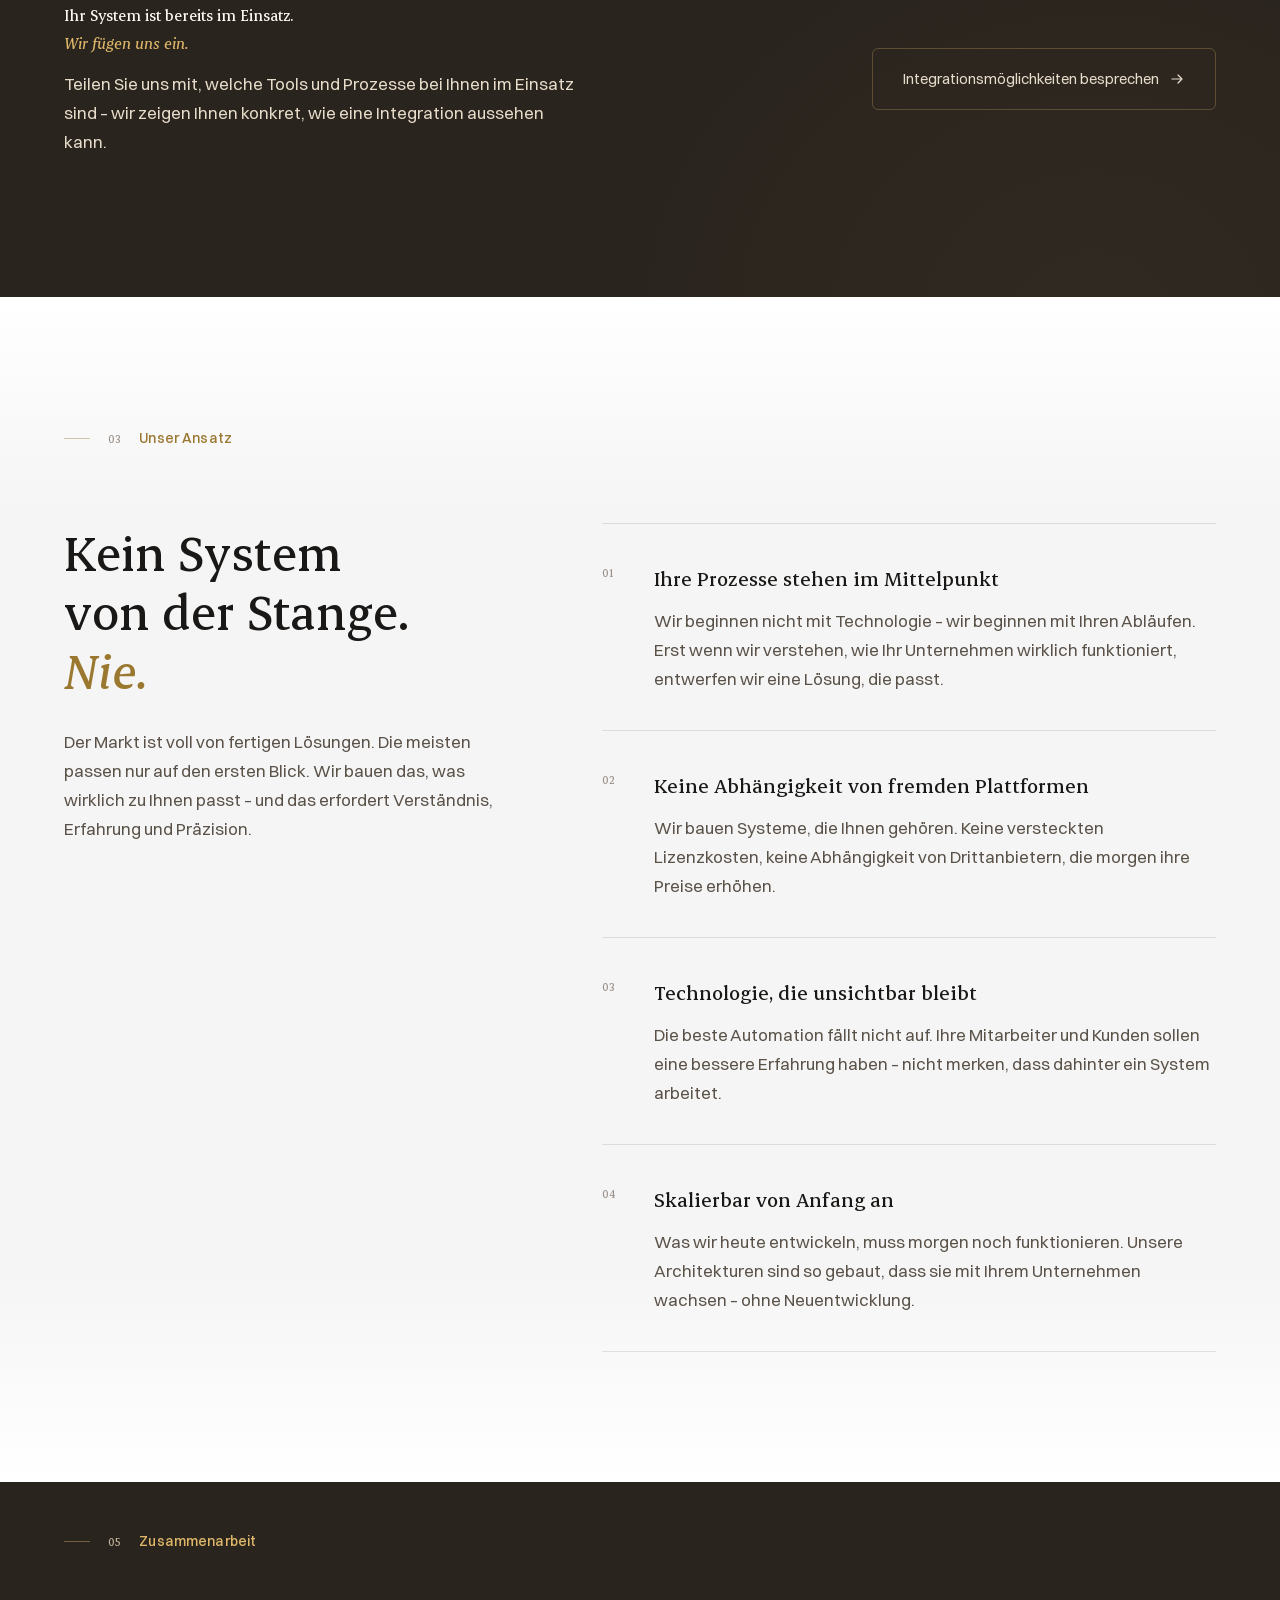
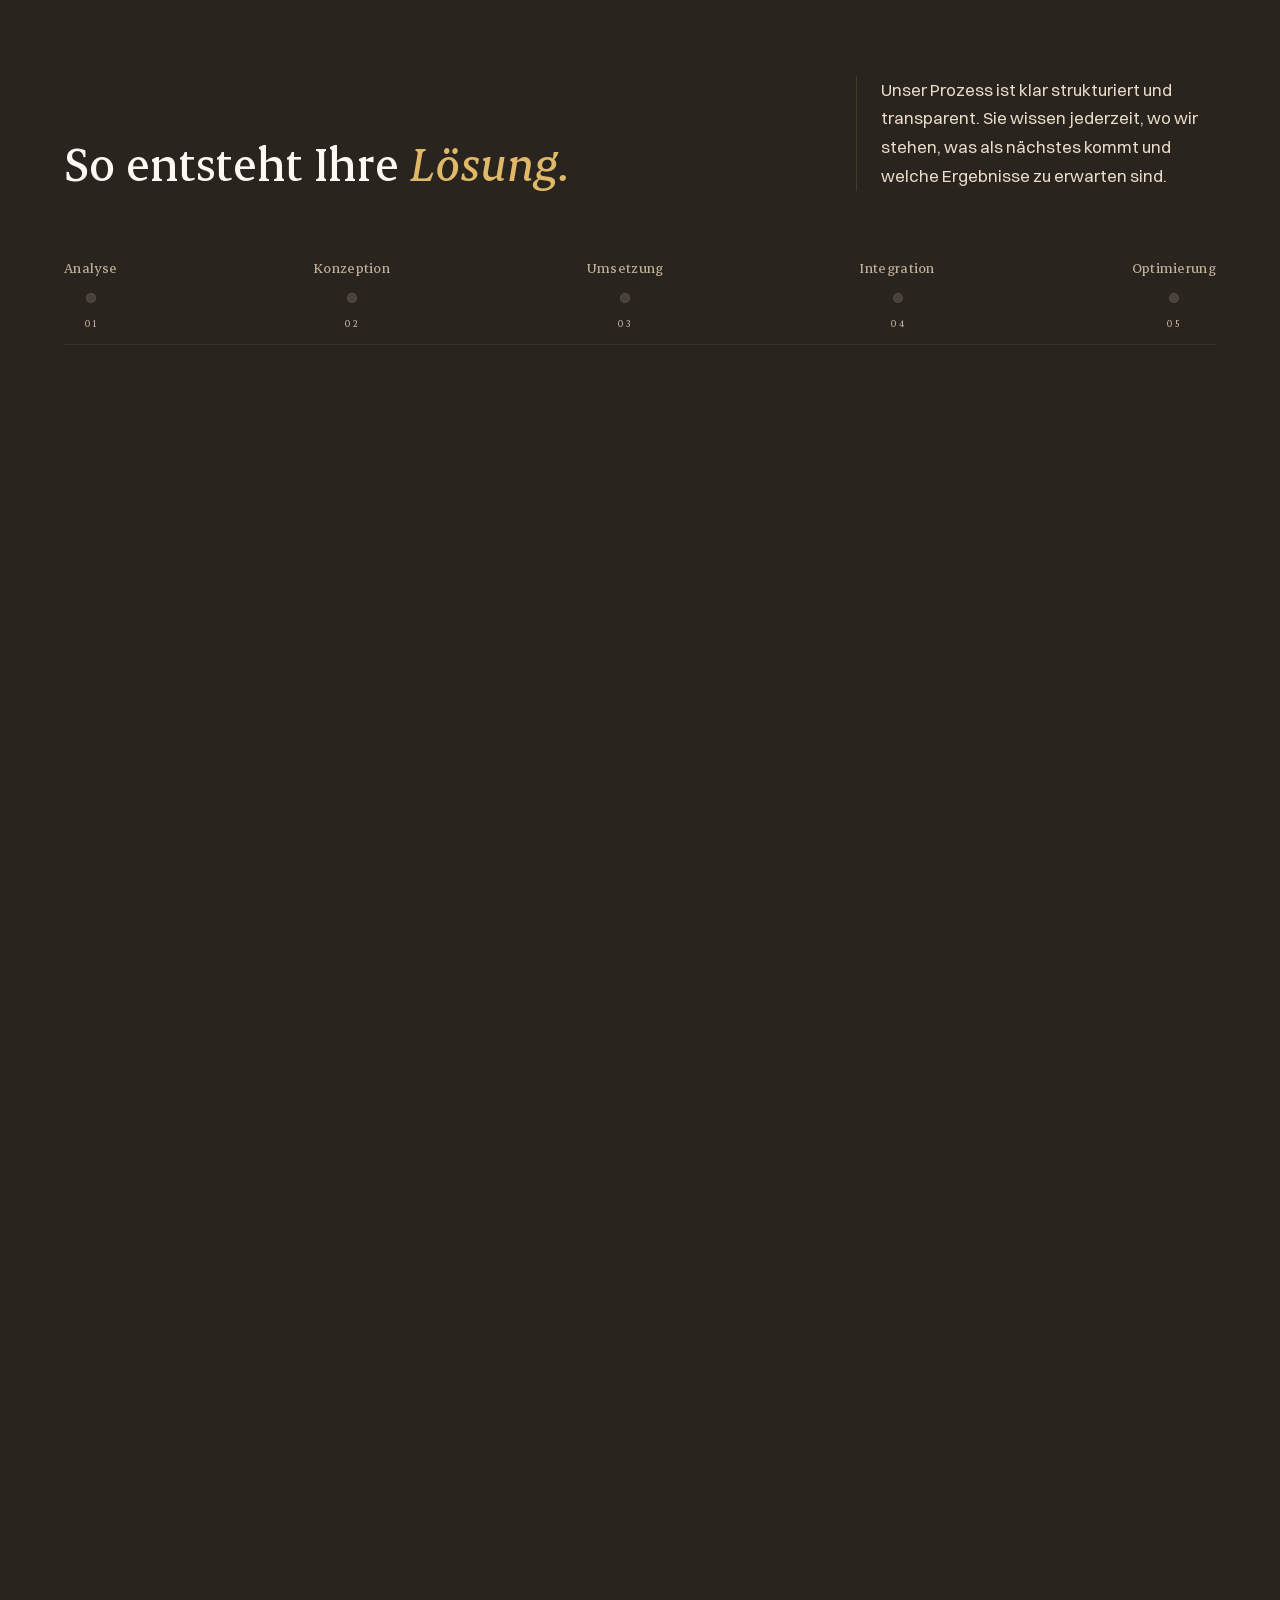
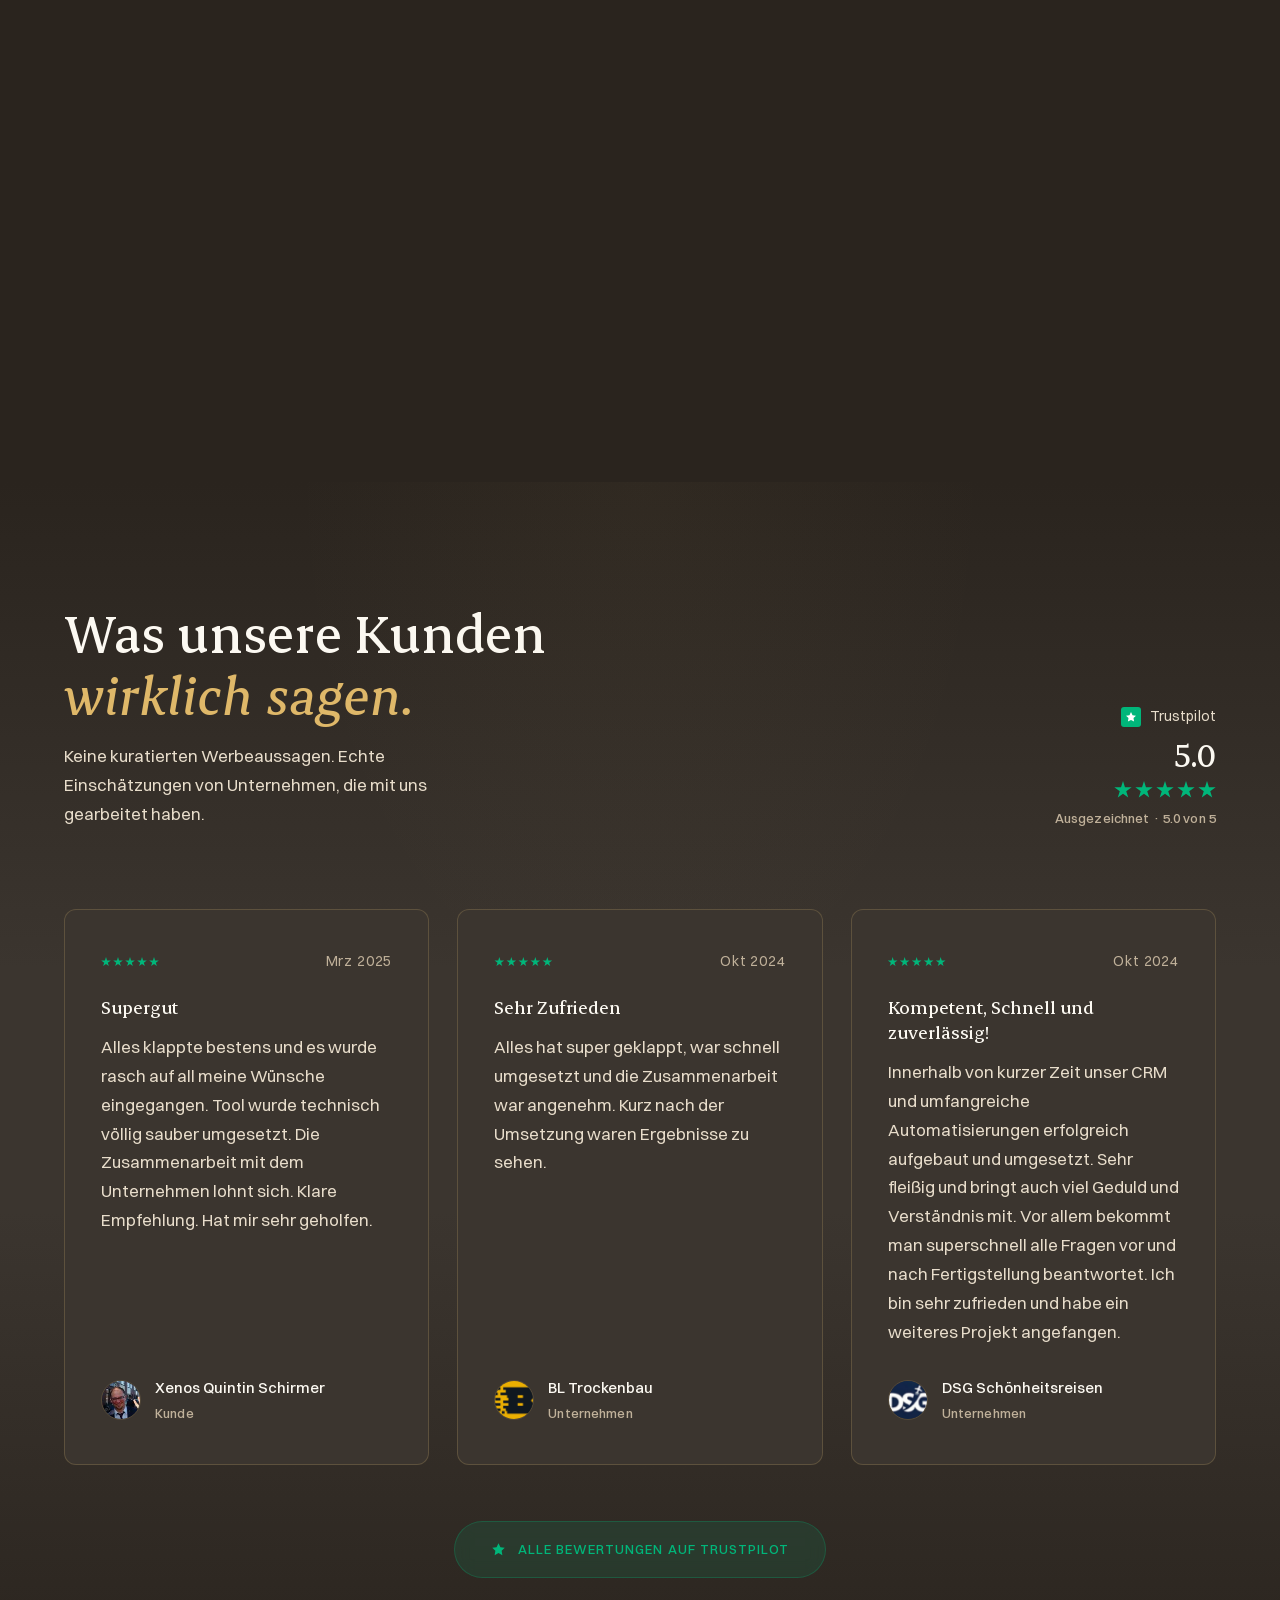
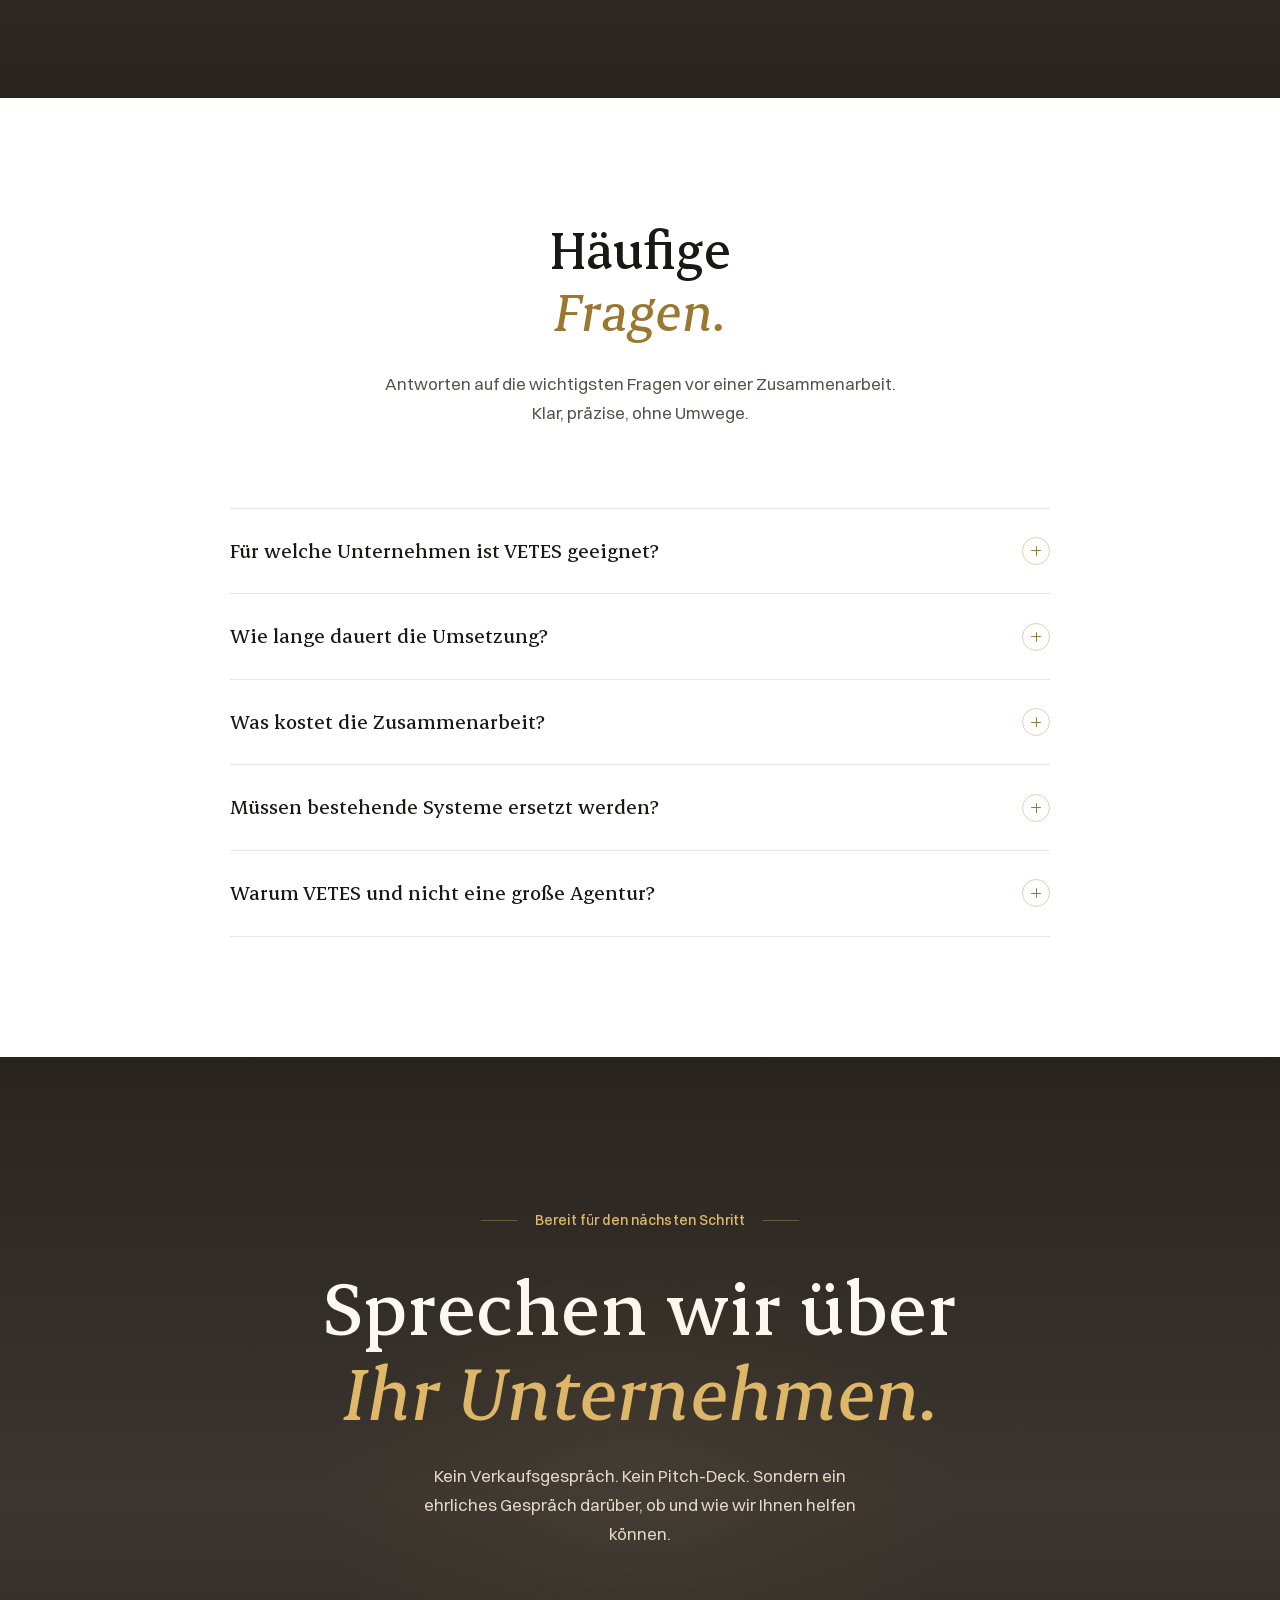
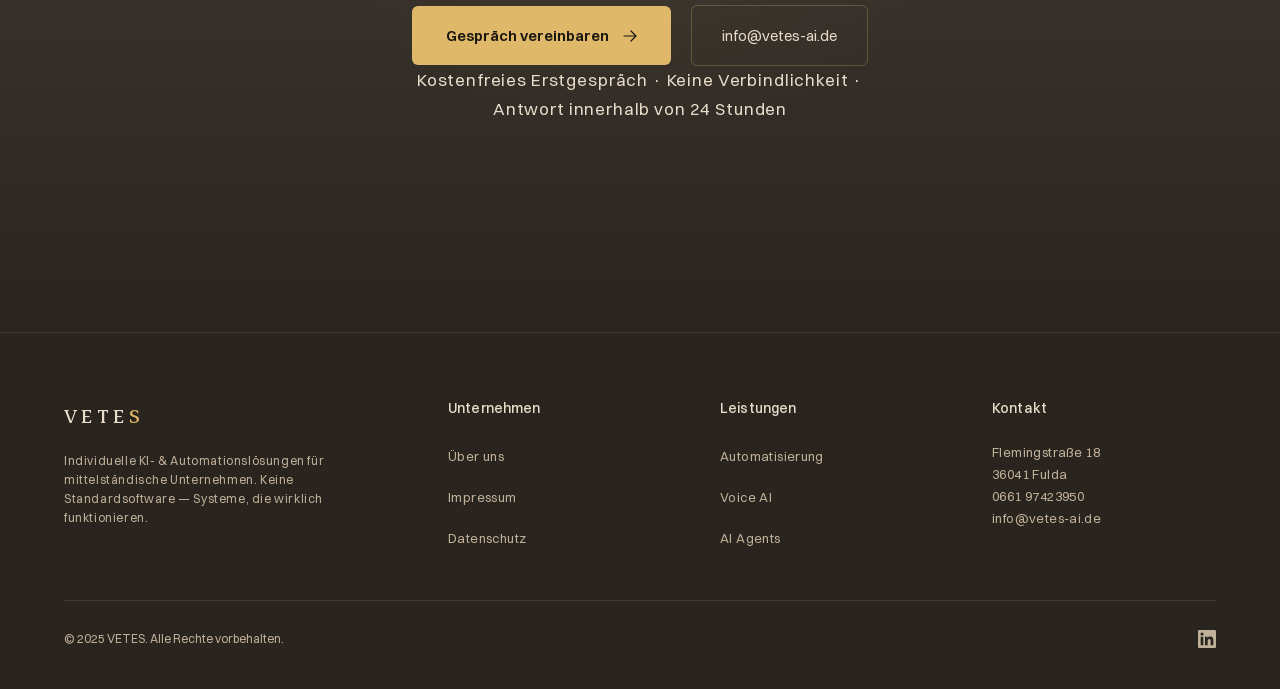
==== commit eb143fc9: "Replace mobile number with landline 0661 97423950 site-wide Footers, Impressum, AGB, Datenschutz, st" ====
--- a/index.html
+++ b/index.html
@@ -60,7 +60,7 @@
         "addressRegion": "Hessen",
         "addressCountry": "DE"
       },
-      "telephone": "+4915788720205",
+      "telephone": "+4966197423950",
       "email": "info@vetes-ai.de",
       "areaServed": ["Fulda", "Hessen", "Deutschland"],
       "serviceType": ["KI Automation", "Workflow Automation", "AI Agents", "Voice AI"],
@@ -2904,7 +2904,7 @@
     <div class="footer-col">
       <h4>Kontakt</h4>
       <p>Flemingstraße 18<br>36041 Fulda</p>
-      <p>+49 157 88720205</p>
+      <p>0661 97423950</p>
       <p>info@vetes-ai.de</p>
     </div>
   </div>
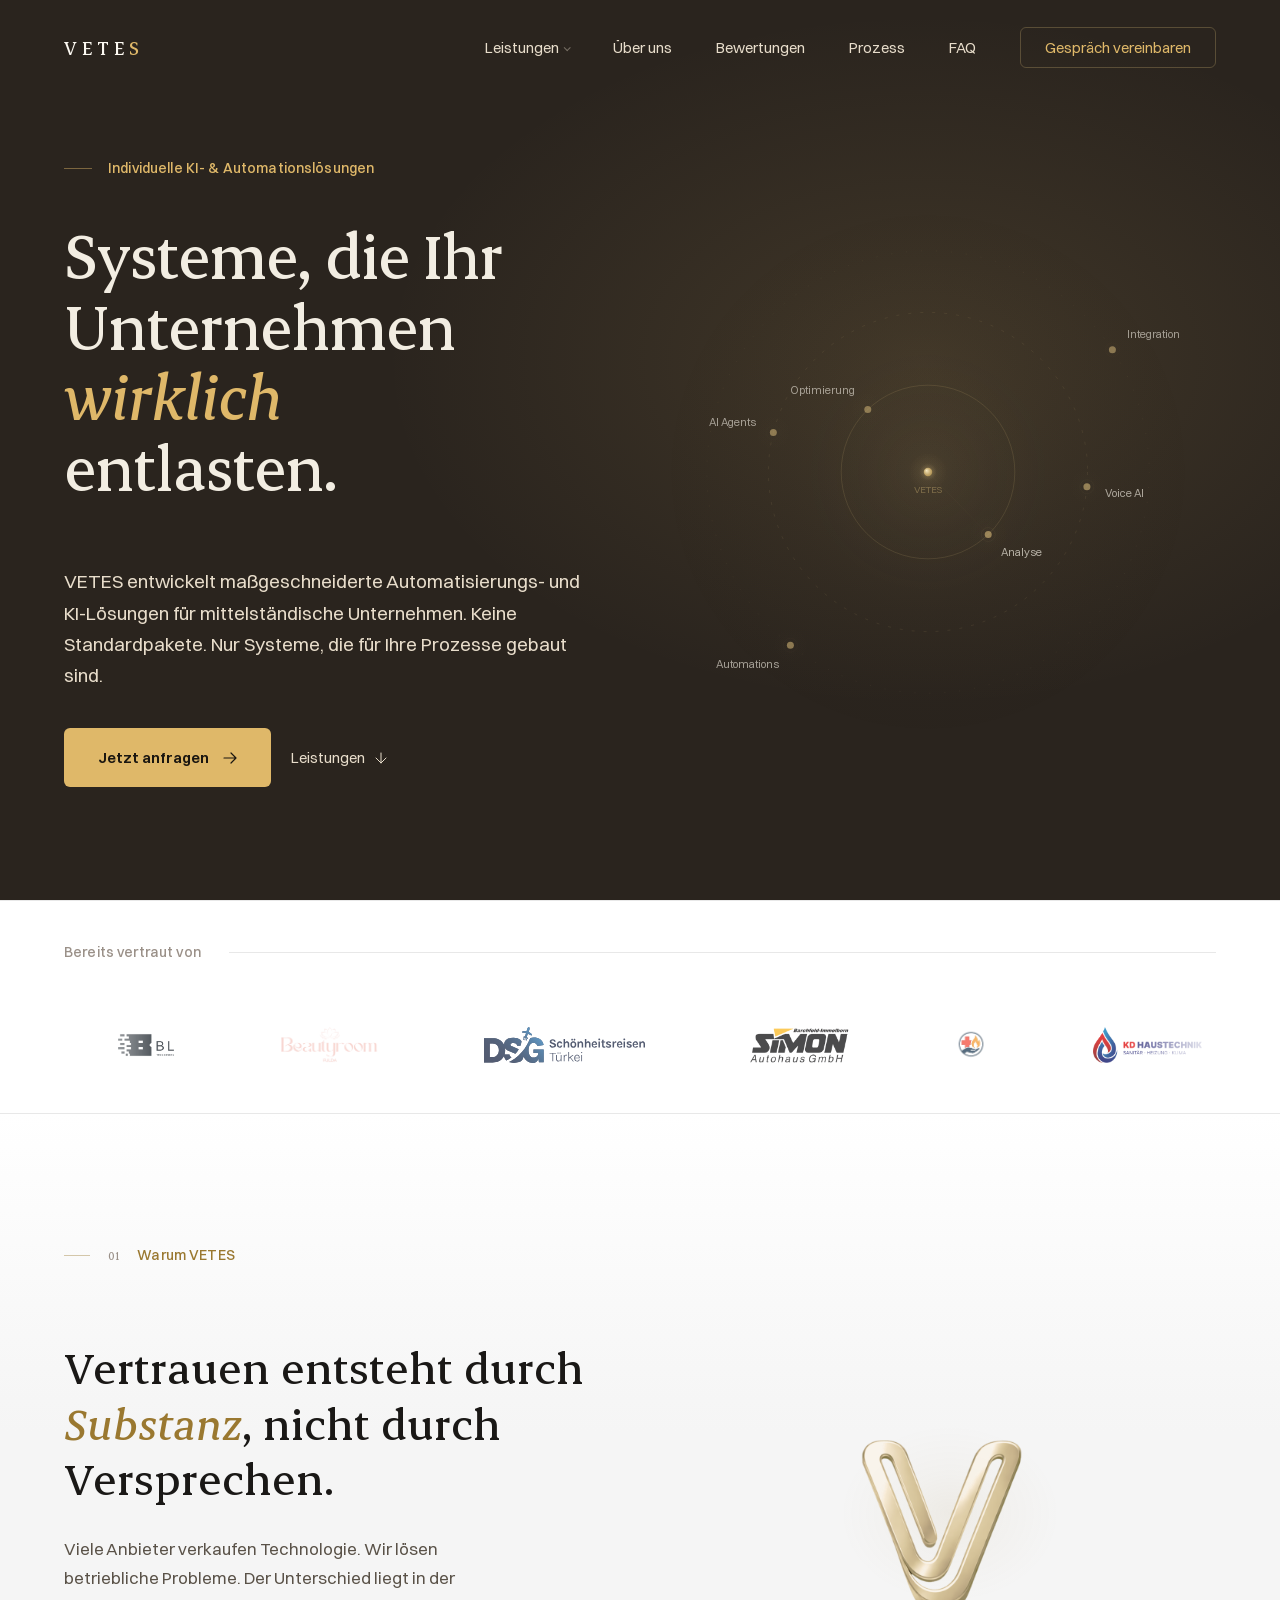
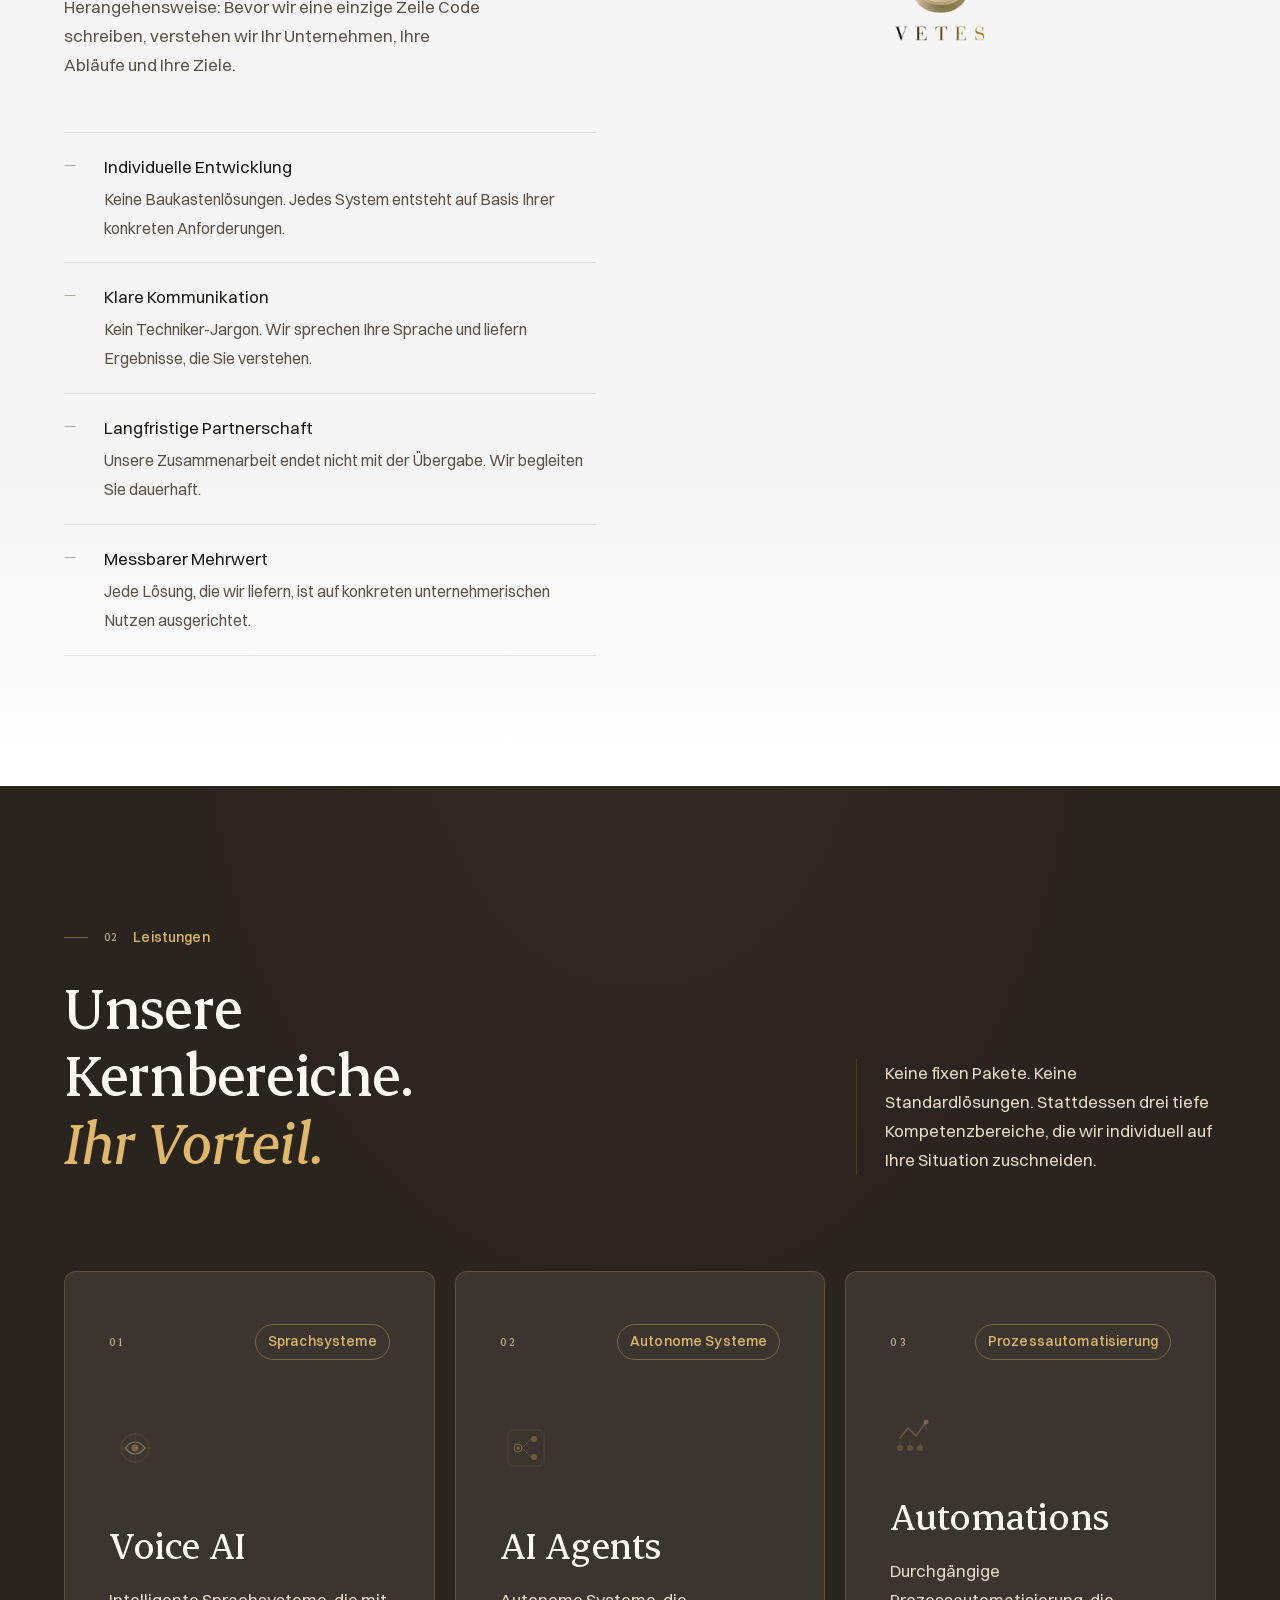
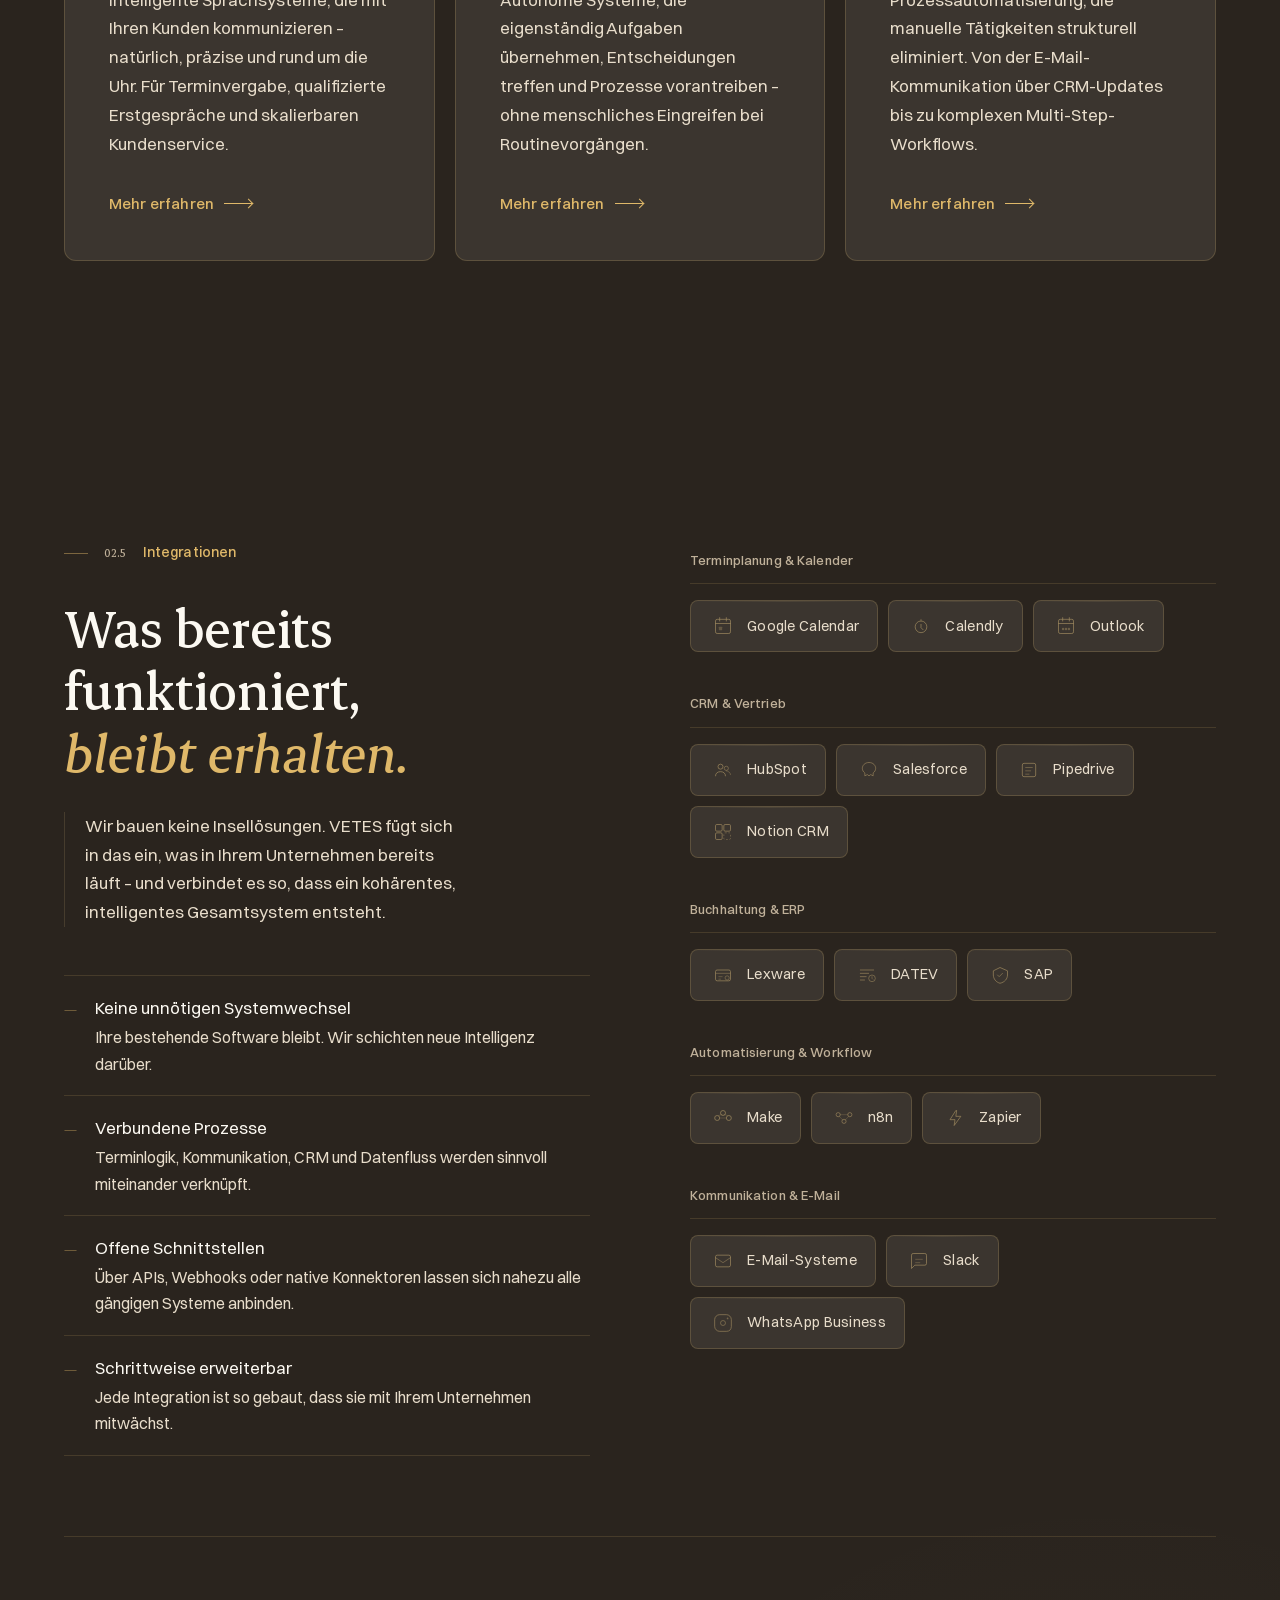
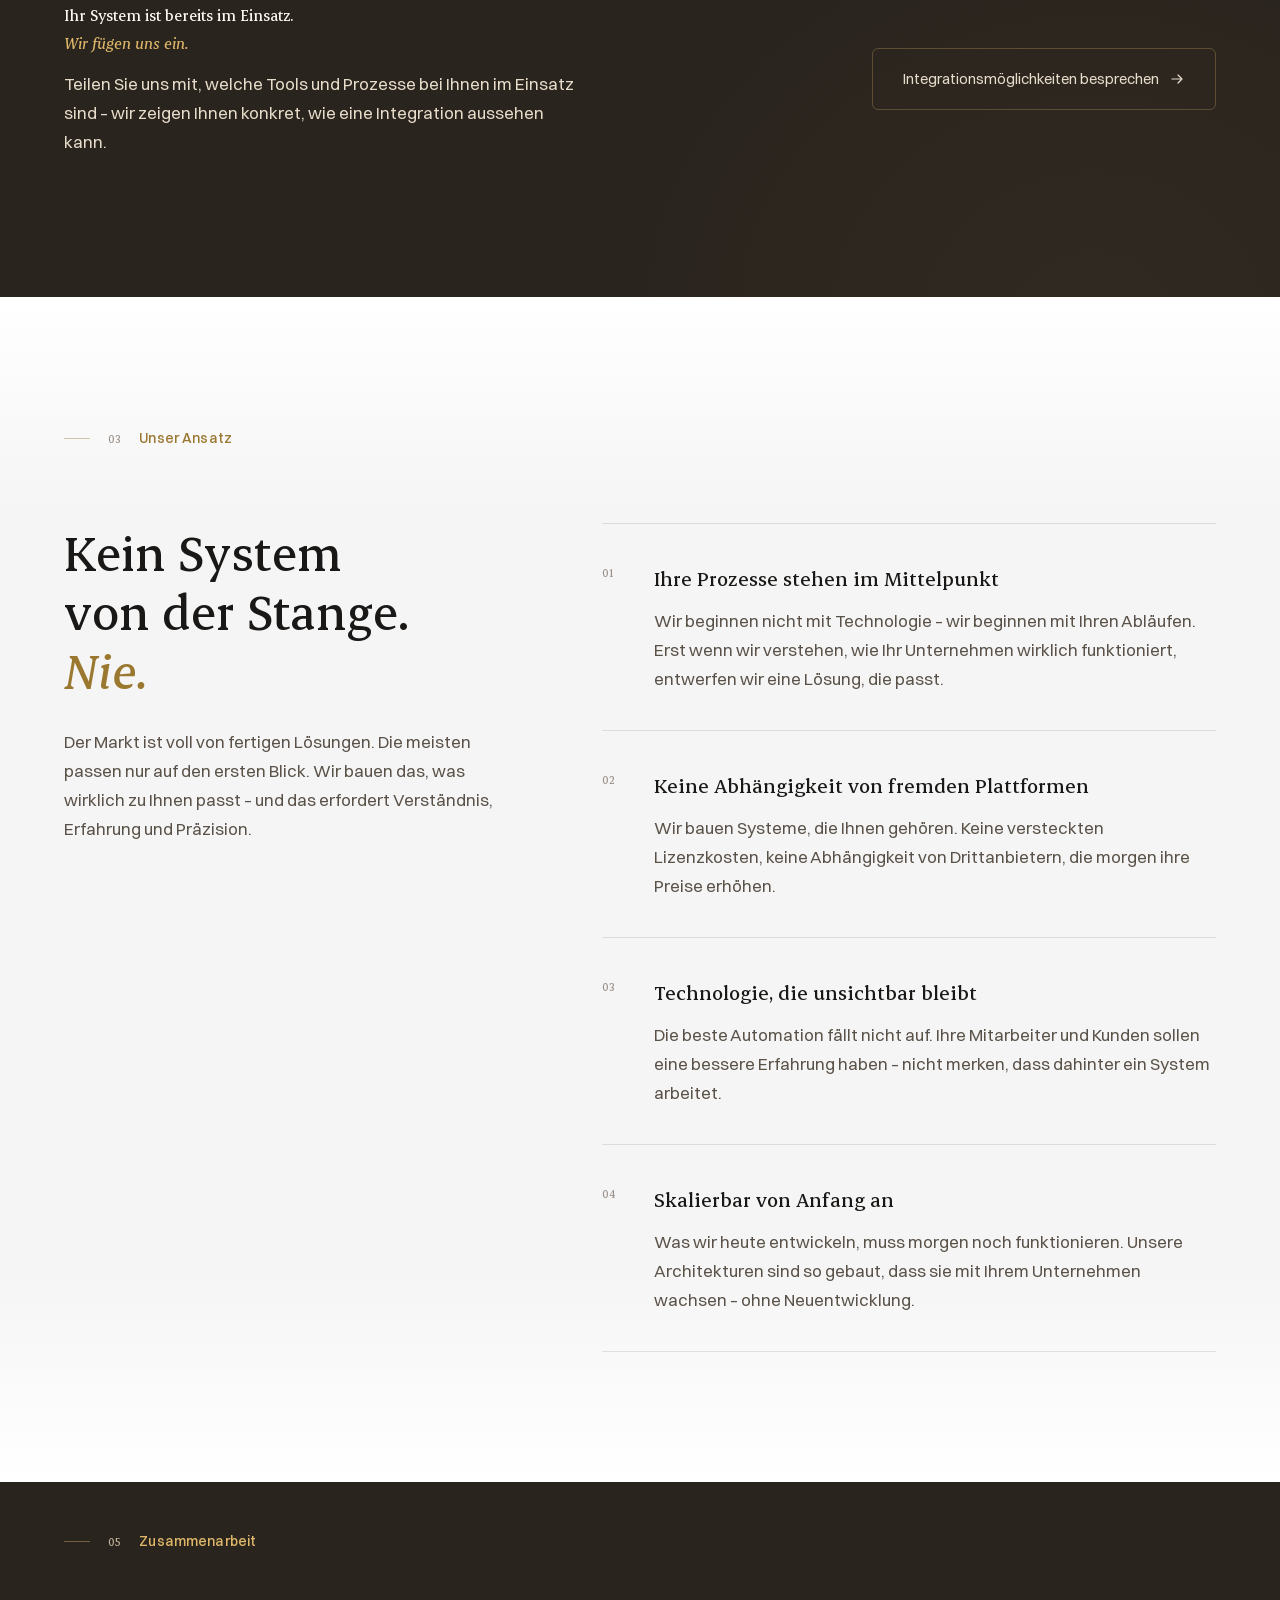
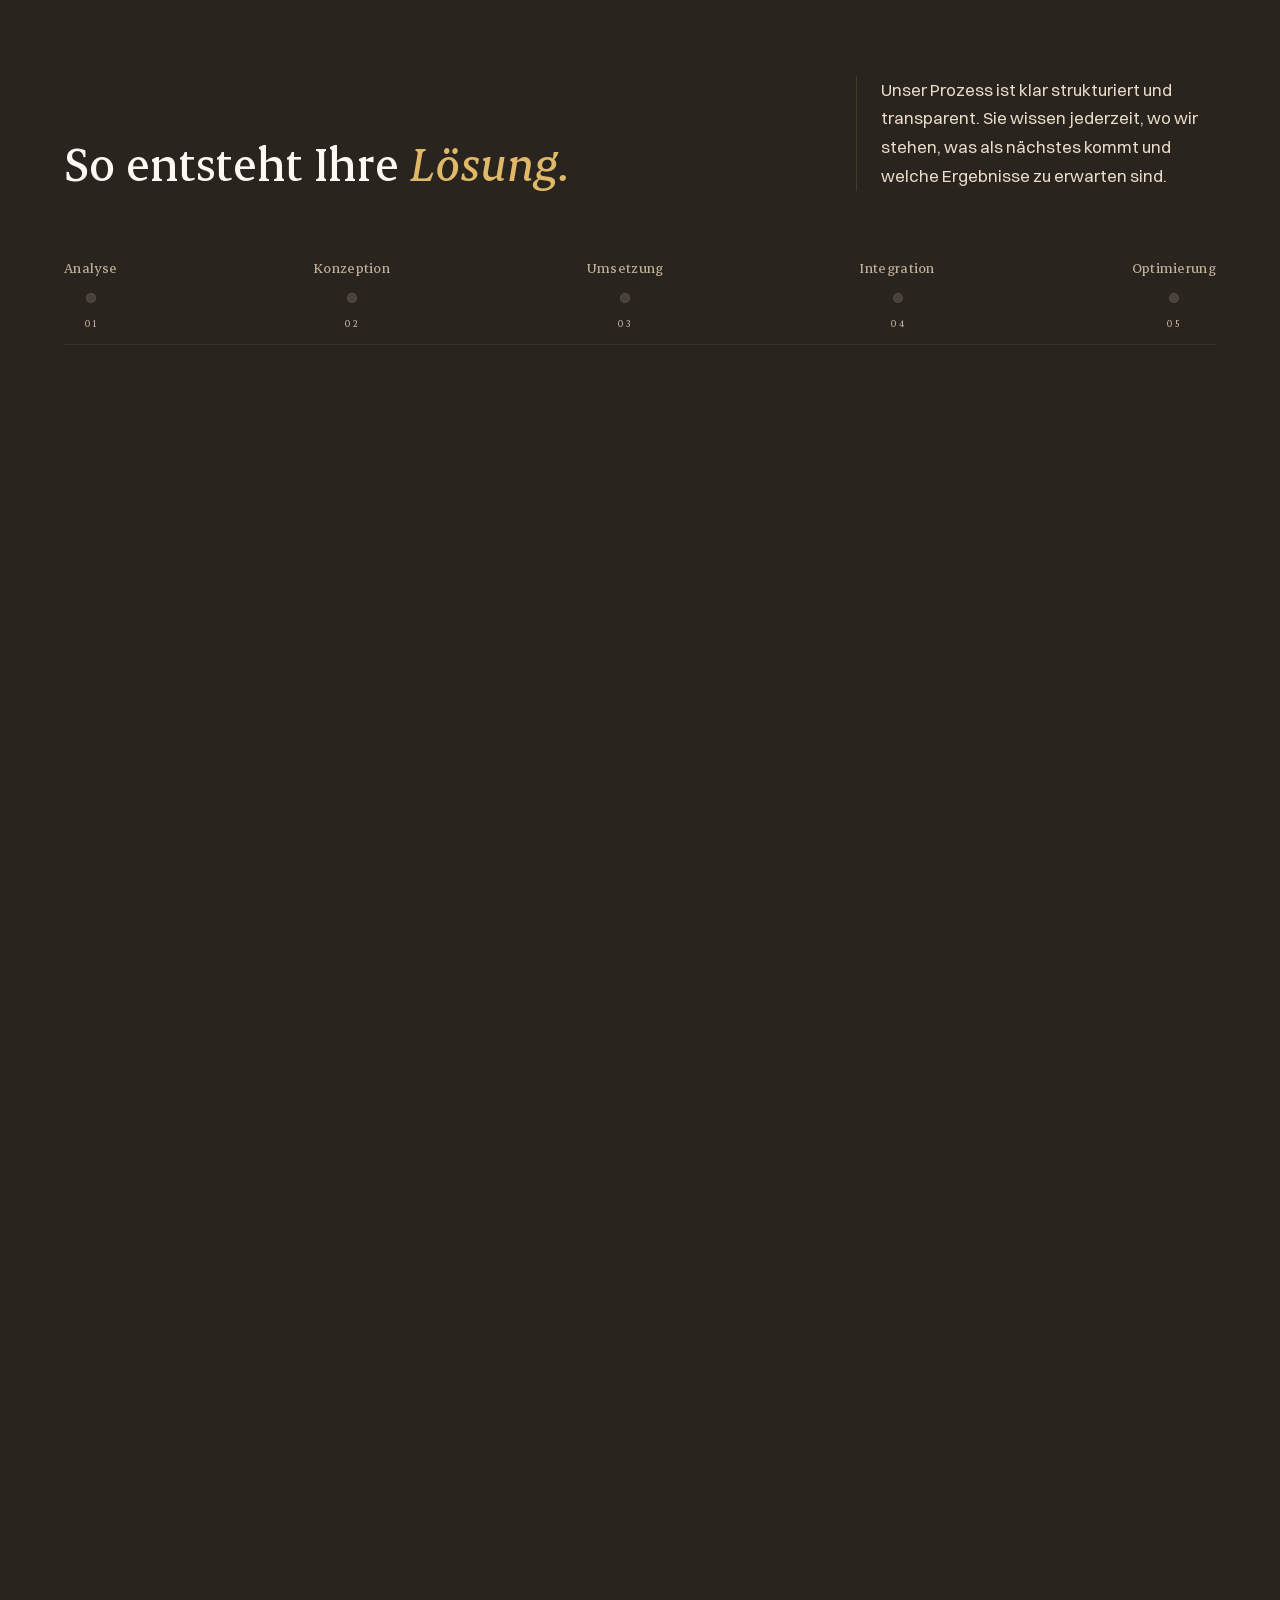
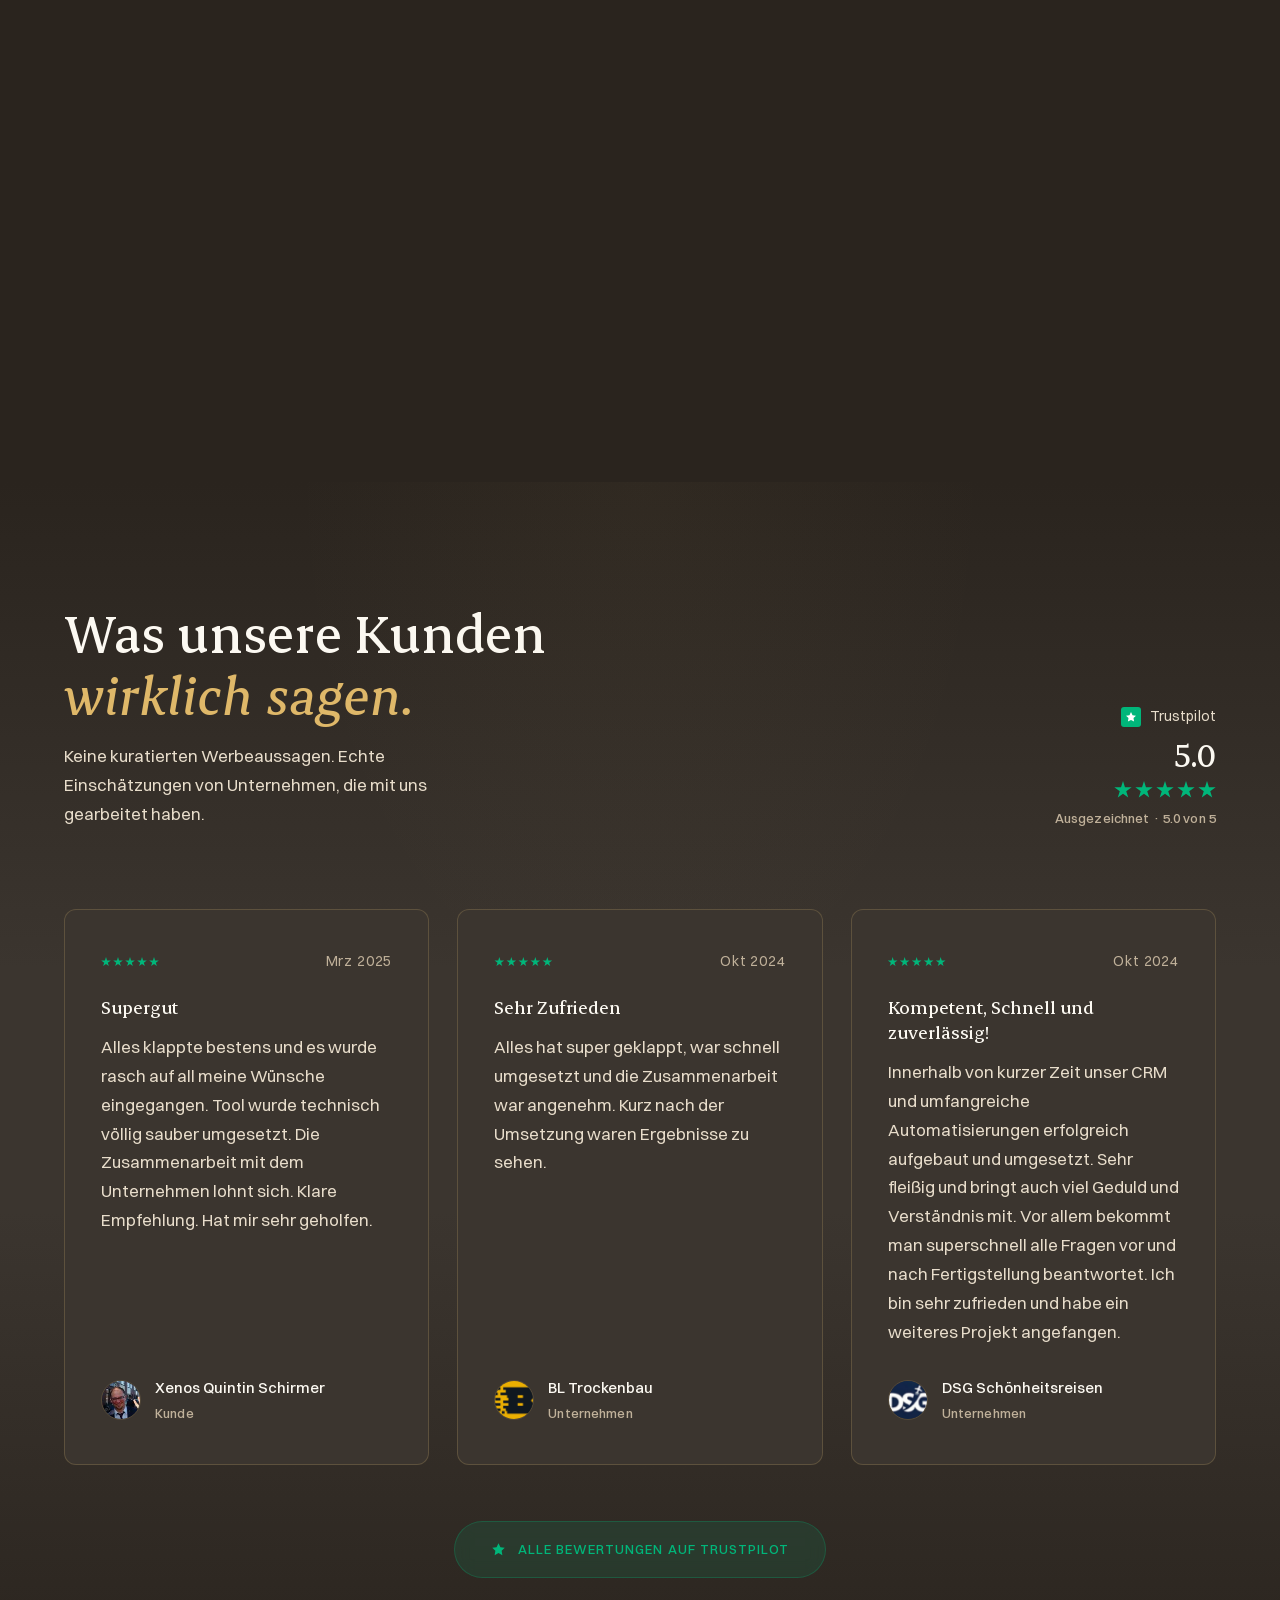
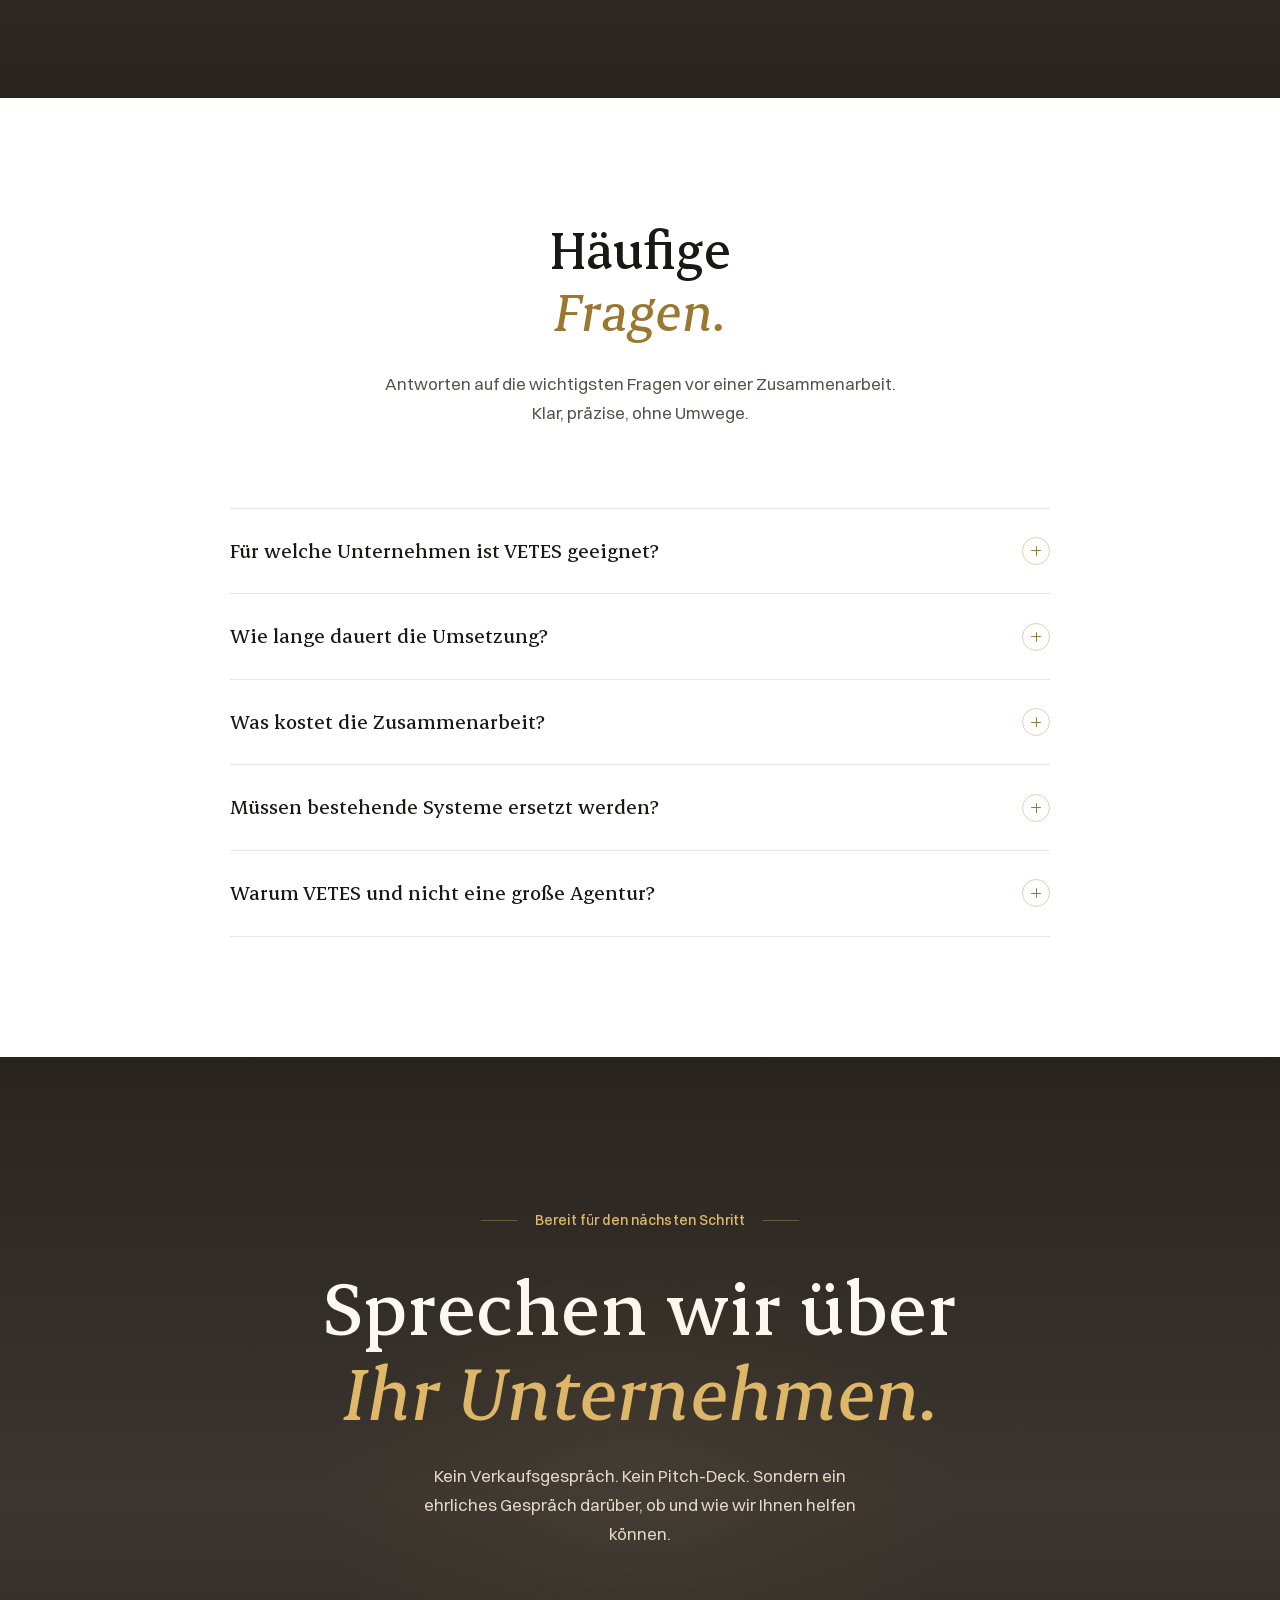
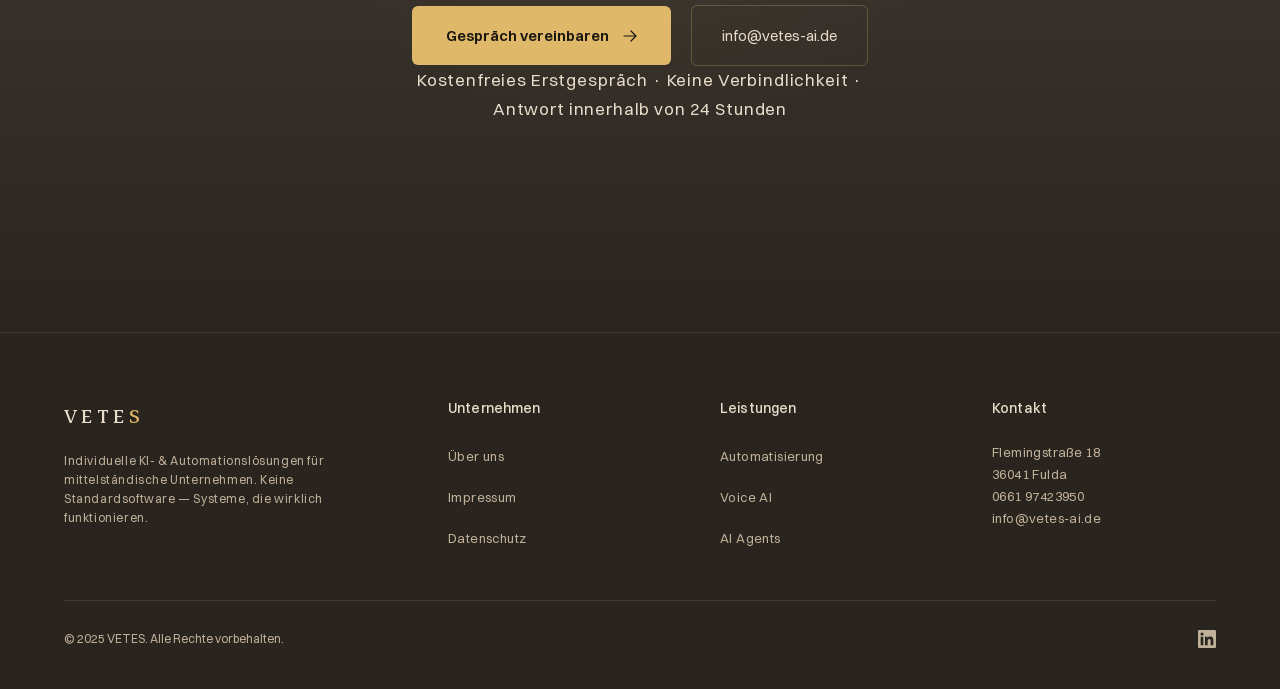
==== commit c353fc50: "Add Autohaus Habfast logo to /autohaus and the homepage carousel Co-Authored-By: Claude Opus 5.5 <no" ====
--- a/index.html
+++ b/index.html
@@ -2210,6 +2210,7 @@
       <div class="ref-logo-item logo-item-boxed"><img src="assets/logos/fliesenleger-demirli.png" alt="Fliesenleger Demirli" loading="lazy"></div>
       <div class="ref-logo-item"><img src="assets/logos/amthauer.jpg" alt="Amthauer" class="logo-color" loading="lazy"></div>
       <div class="ref-logo-item"><img src="assets/logos/benkert.png" alt="Autohaus Benkert GmbH" class="logo-color" loading="lazy"></div>
+      <div class="ref-logo-item"><img src="assets/logos/habfast.png" alt="Autohaus Habfast" class="logo-color" loading="lazy"></div>
       <!-- duplicate set for seamless marquee -->
       <div class="ref-logo-item"><img src="assets/logos/bl-trockenbau.png" alt="BL Trockenbau" loading="lazy"></div>
       <div class="ref-logo-item"><img src="assets/logos/beautyroom.png" alt="Beautyroom Fulda" class="logo-pastel" loading="lazy"></div>
@@ -2222,6 +2223,7 @@
       <div class="ref-logo-item logo-item-boxed"><img src="assets/logos/fliesenleger-demirli.png" alt="Fliesenleger Demirli" loading="lazy"></div>
       <div class="ref-logo-item"><img src="assets/logos/amthauer.jpg" alt="Amthauer" class="logo-color" loading="lazy"></div>
       <div class="ref-logo-item"><img src="assets/logos/benkert.png" alt="Autohaus Benkert GmbH" class="logo-color" loading="lazy"></div>
+      <div class="ref-logo-item"><img src="assets/logos/habfast.png" alt="Autohaus Habfast" class="logo-color" loading="lazy"></div>
     </div>
   </div>
 </section>
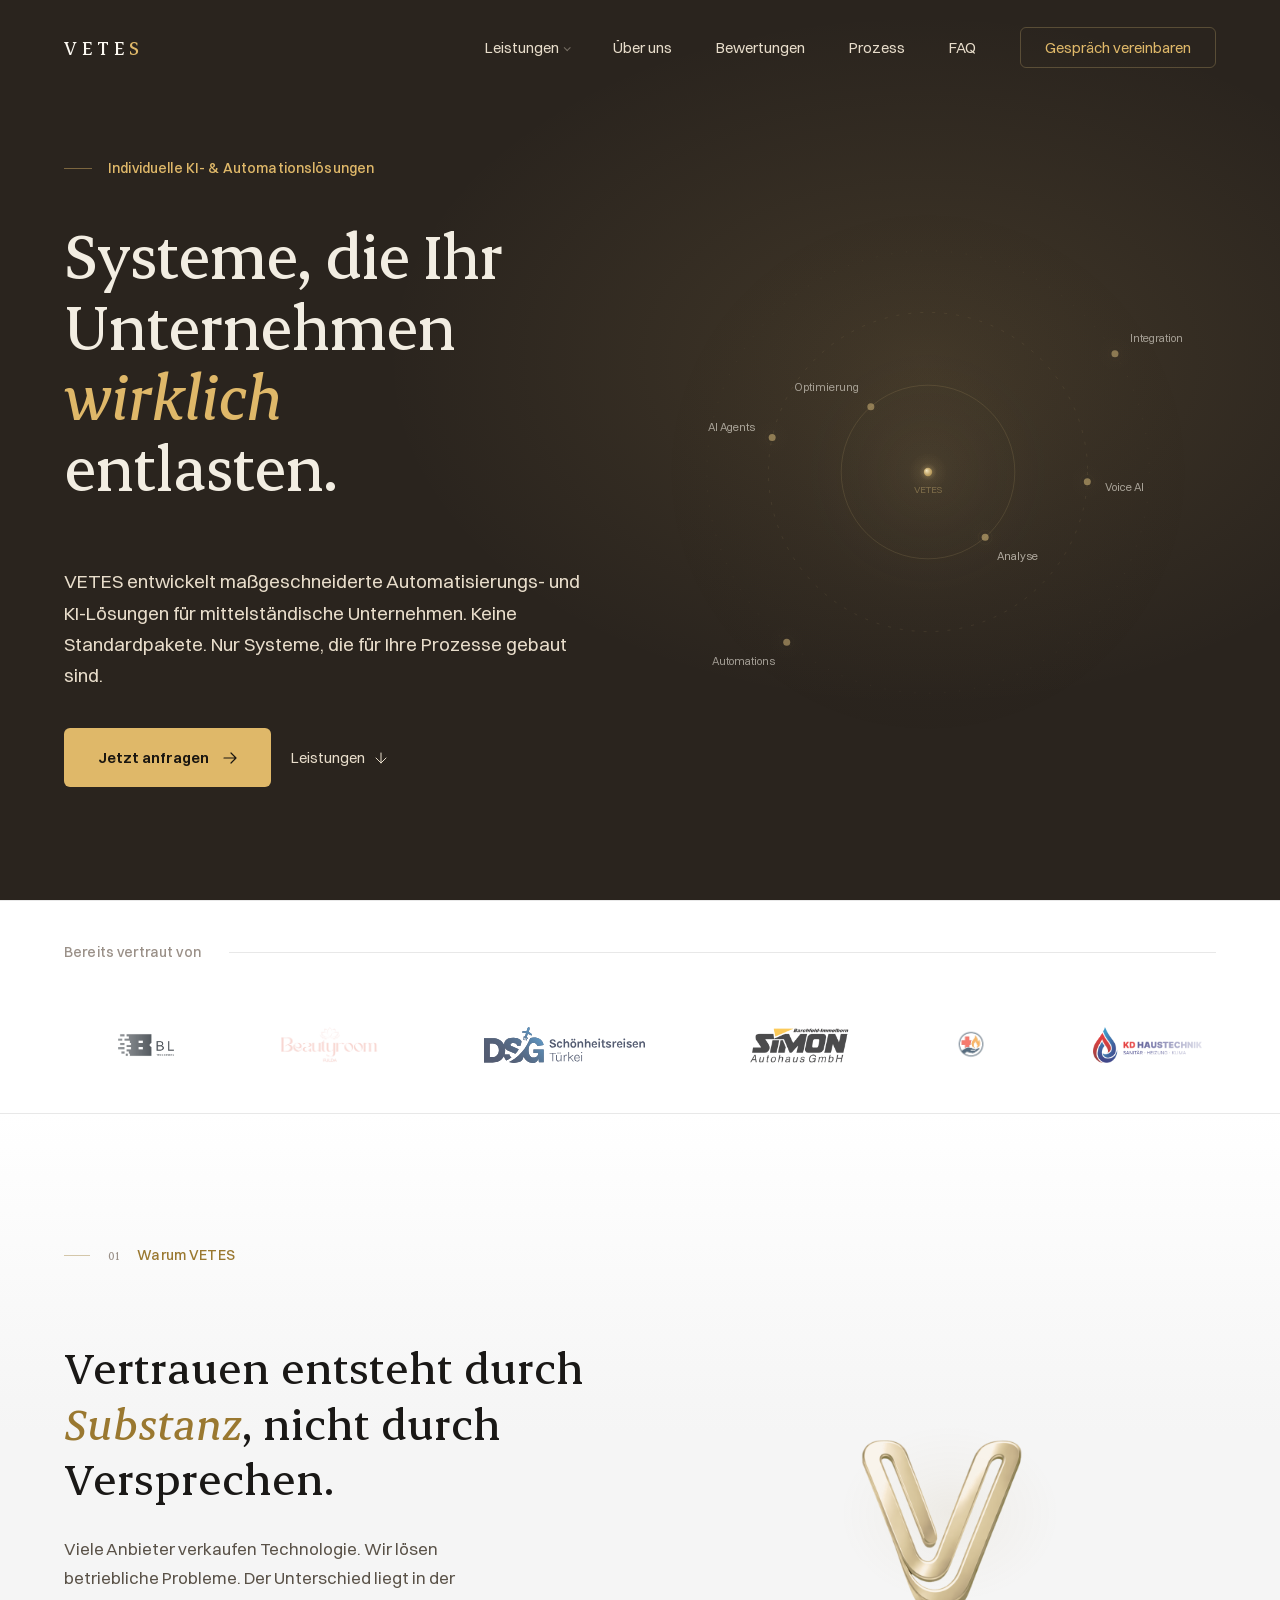
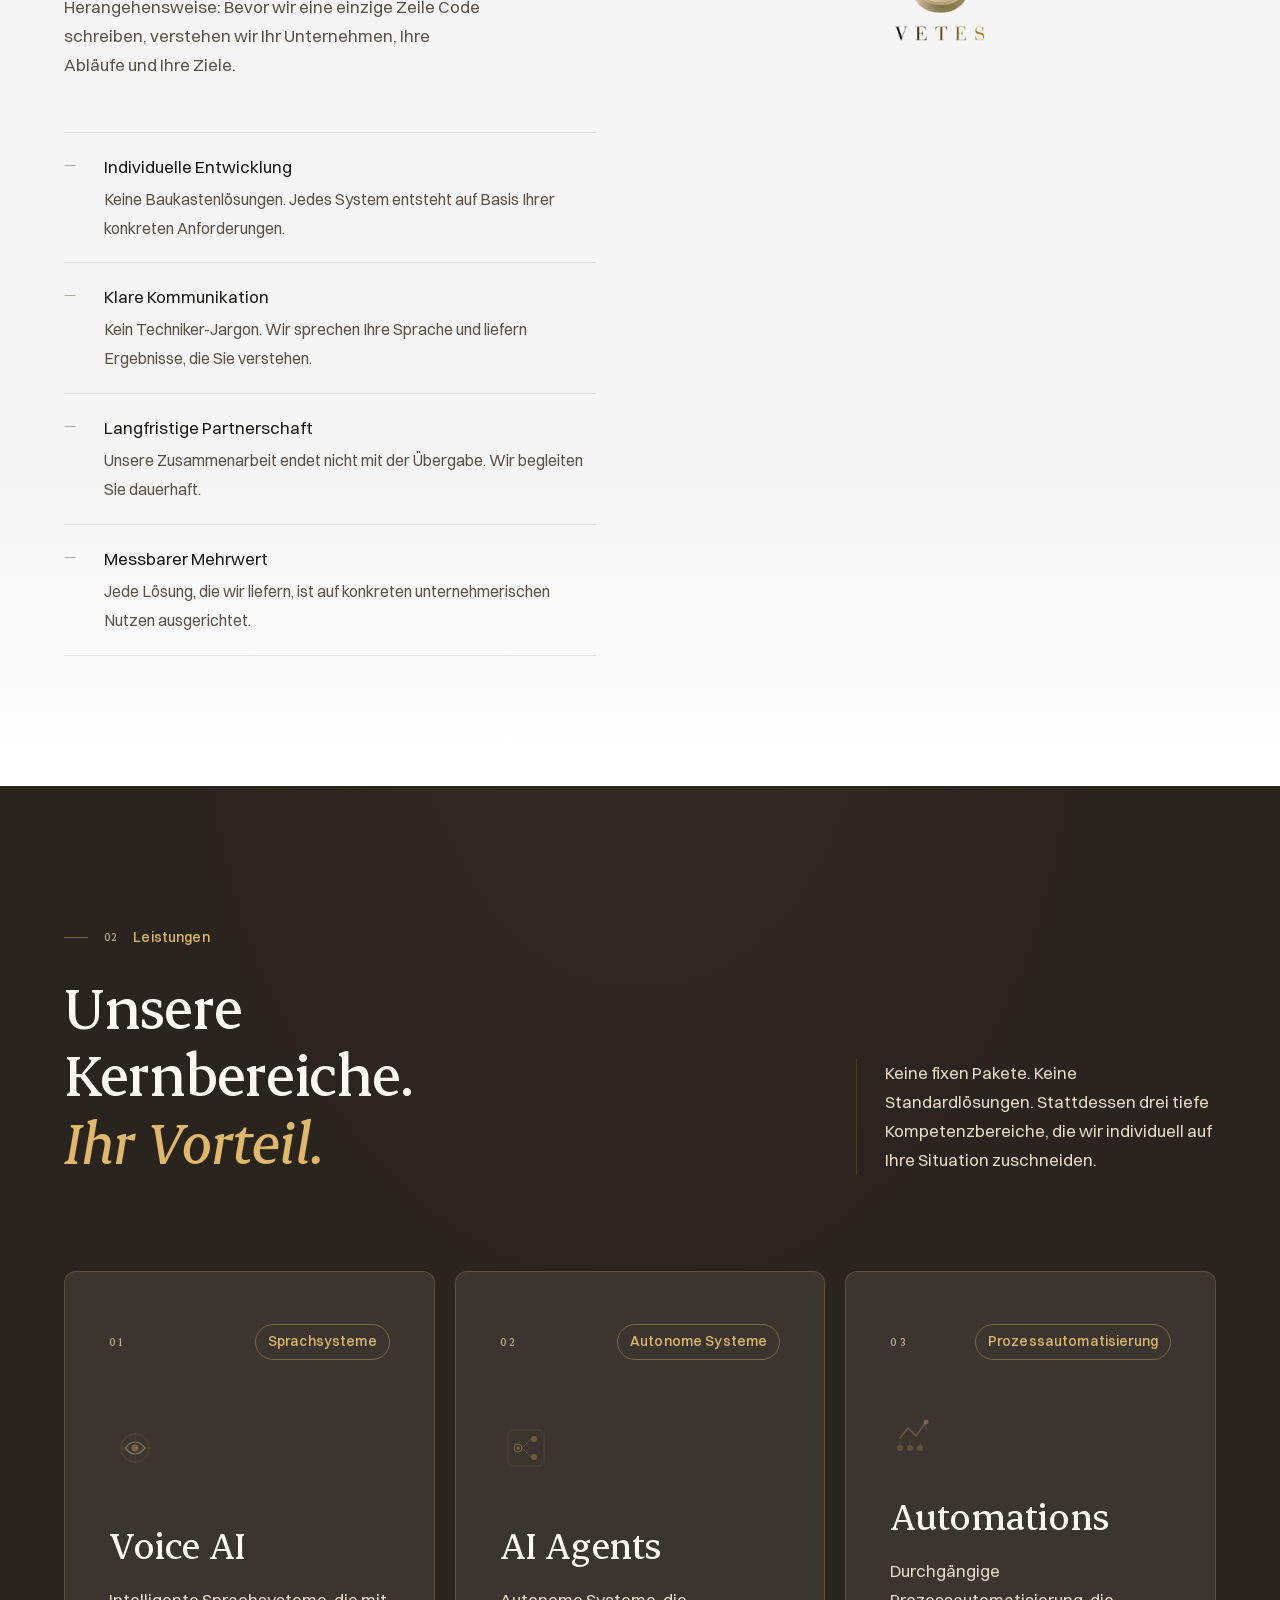
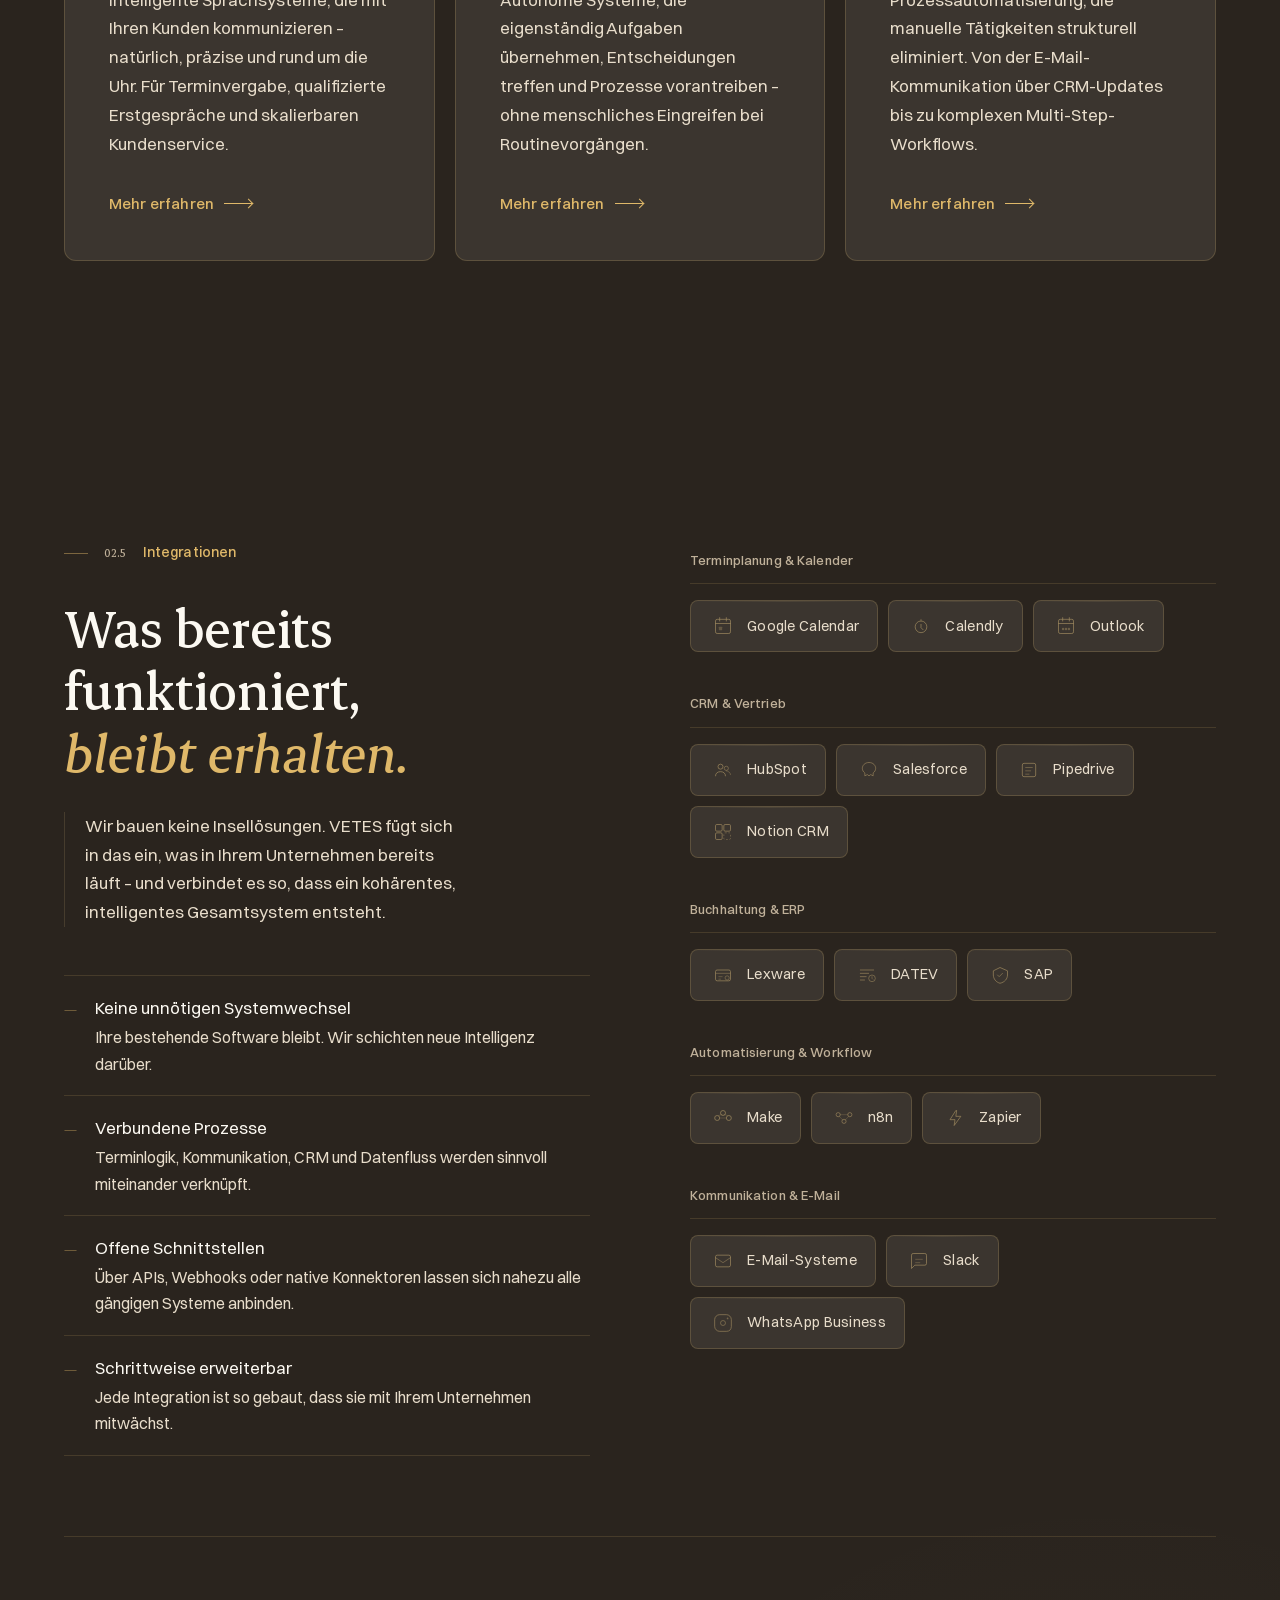
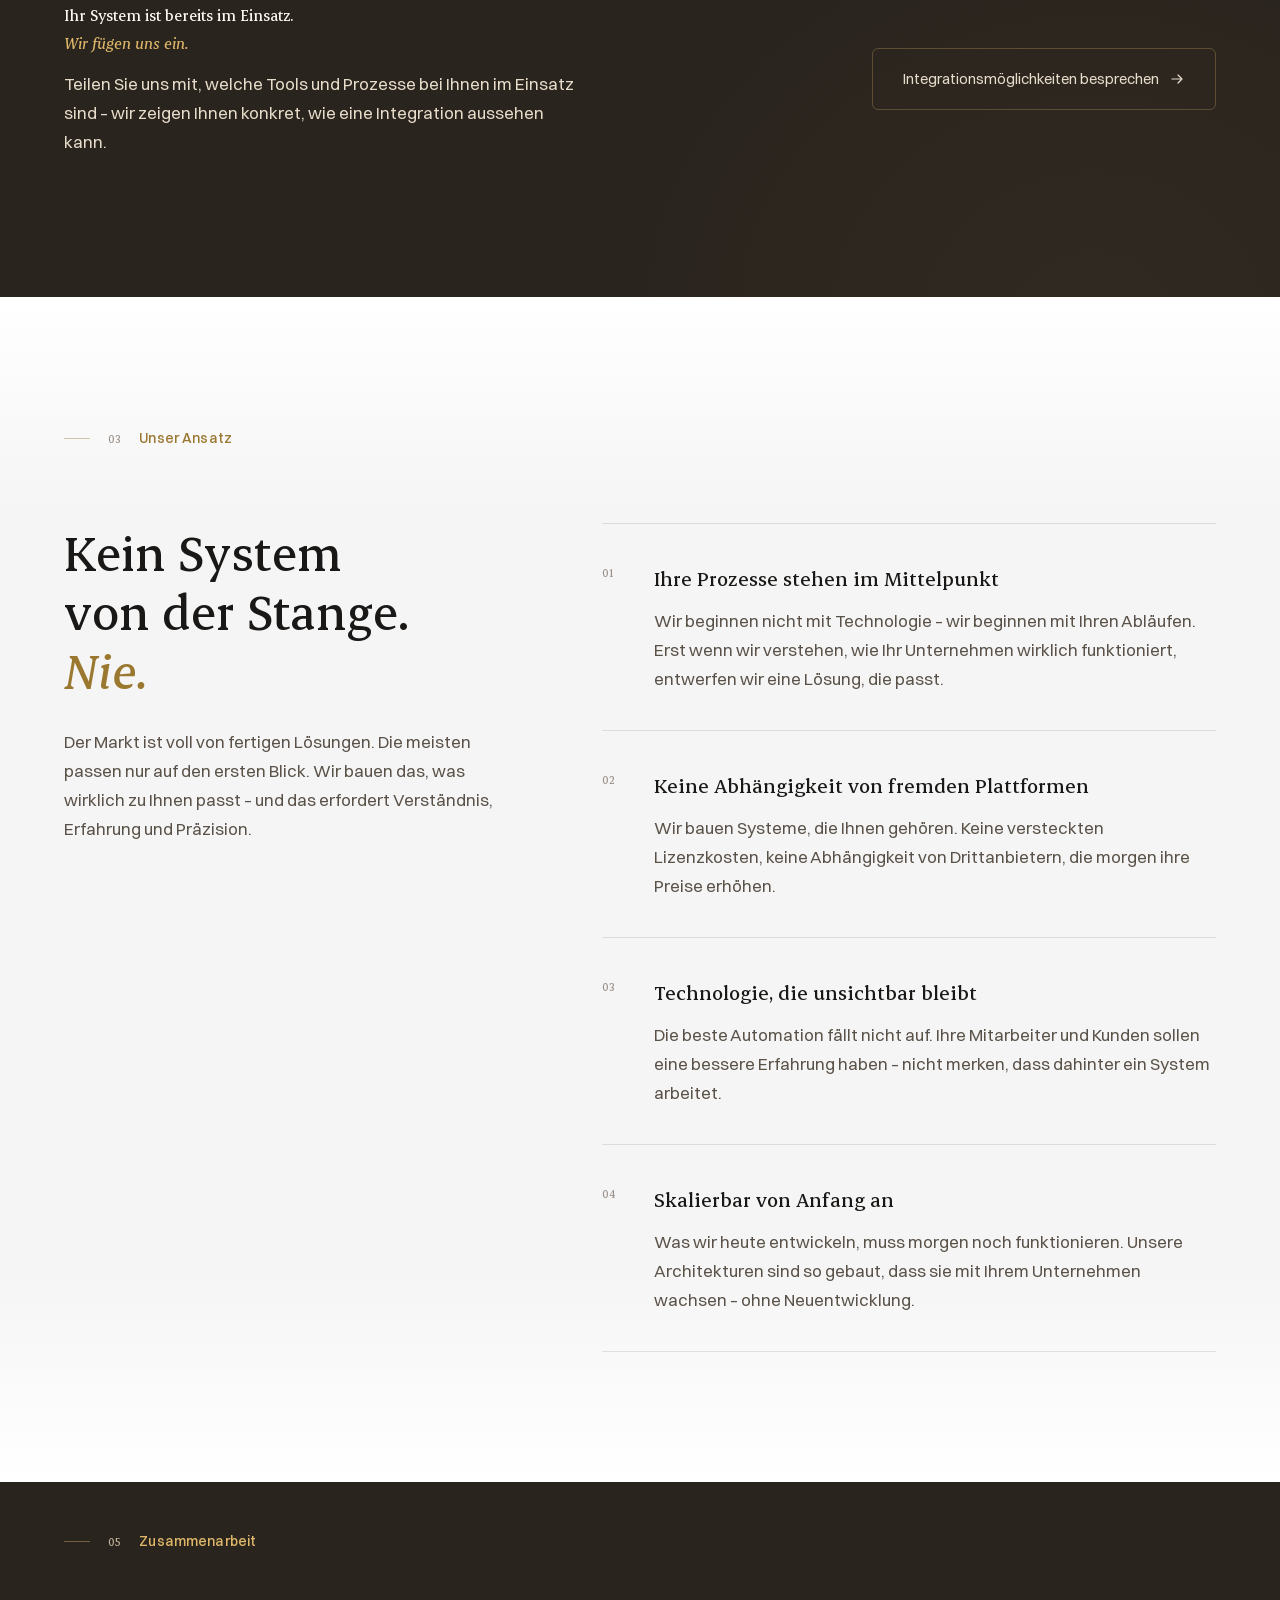
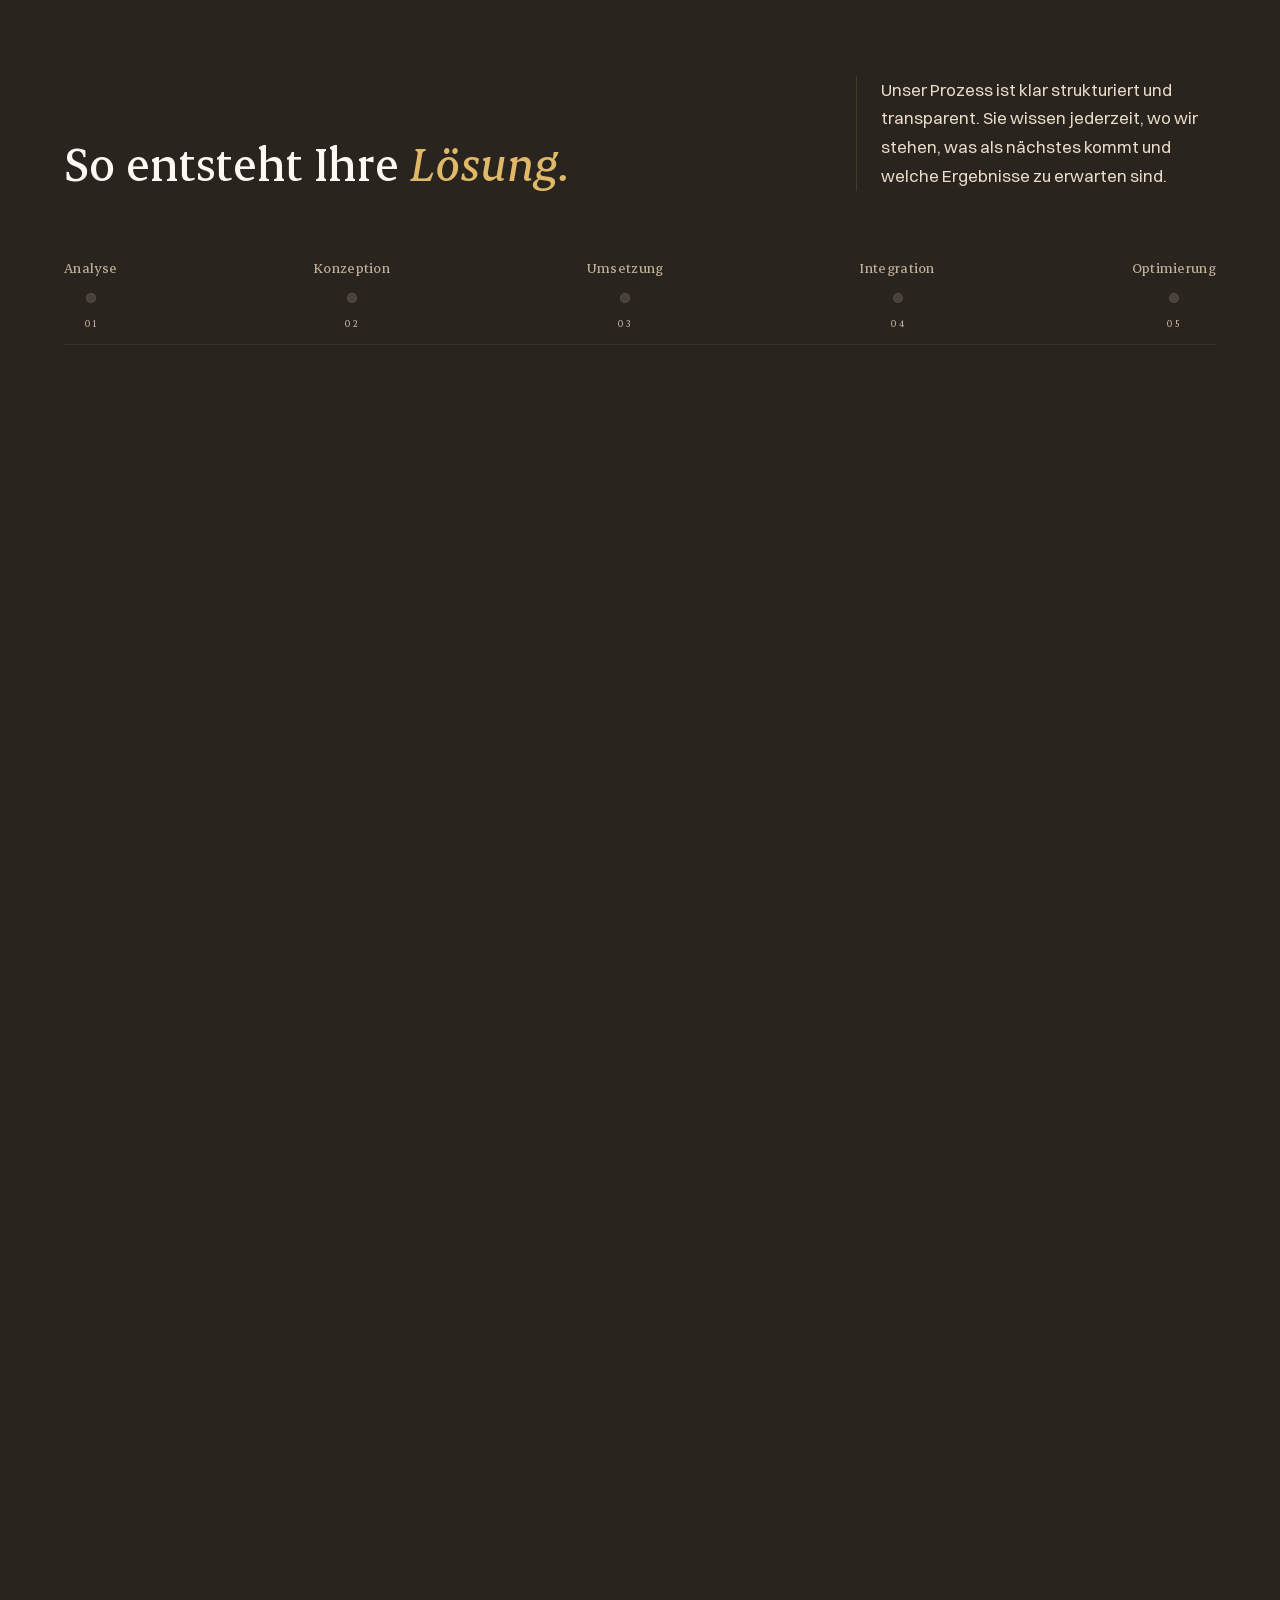
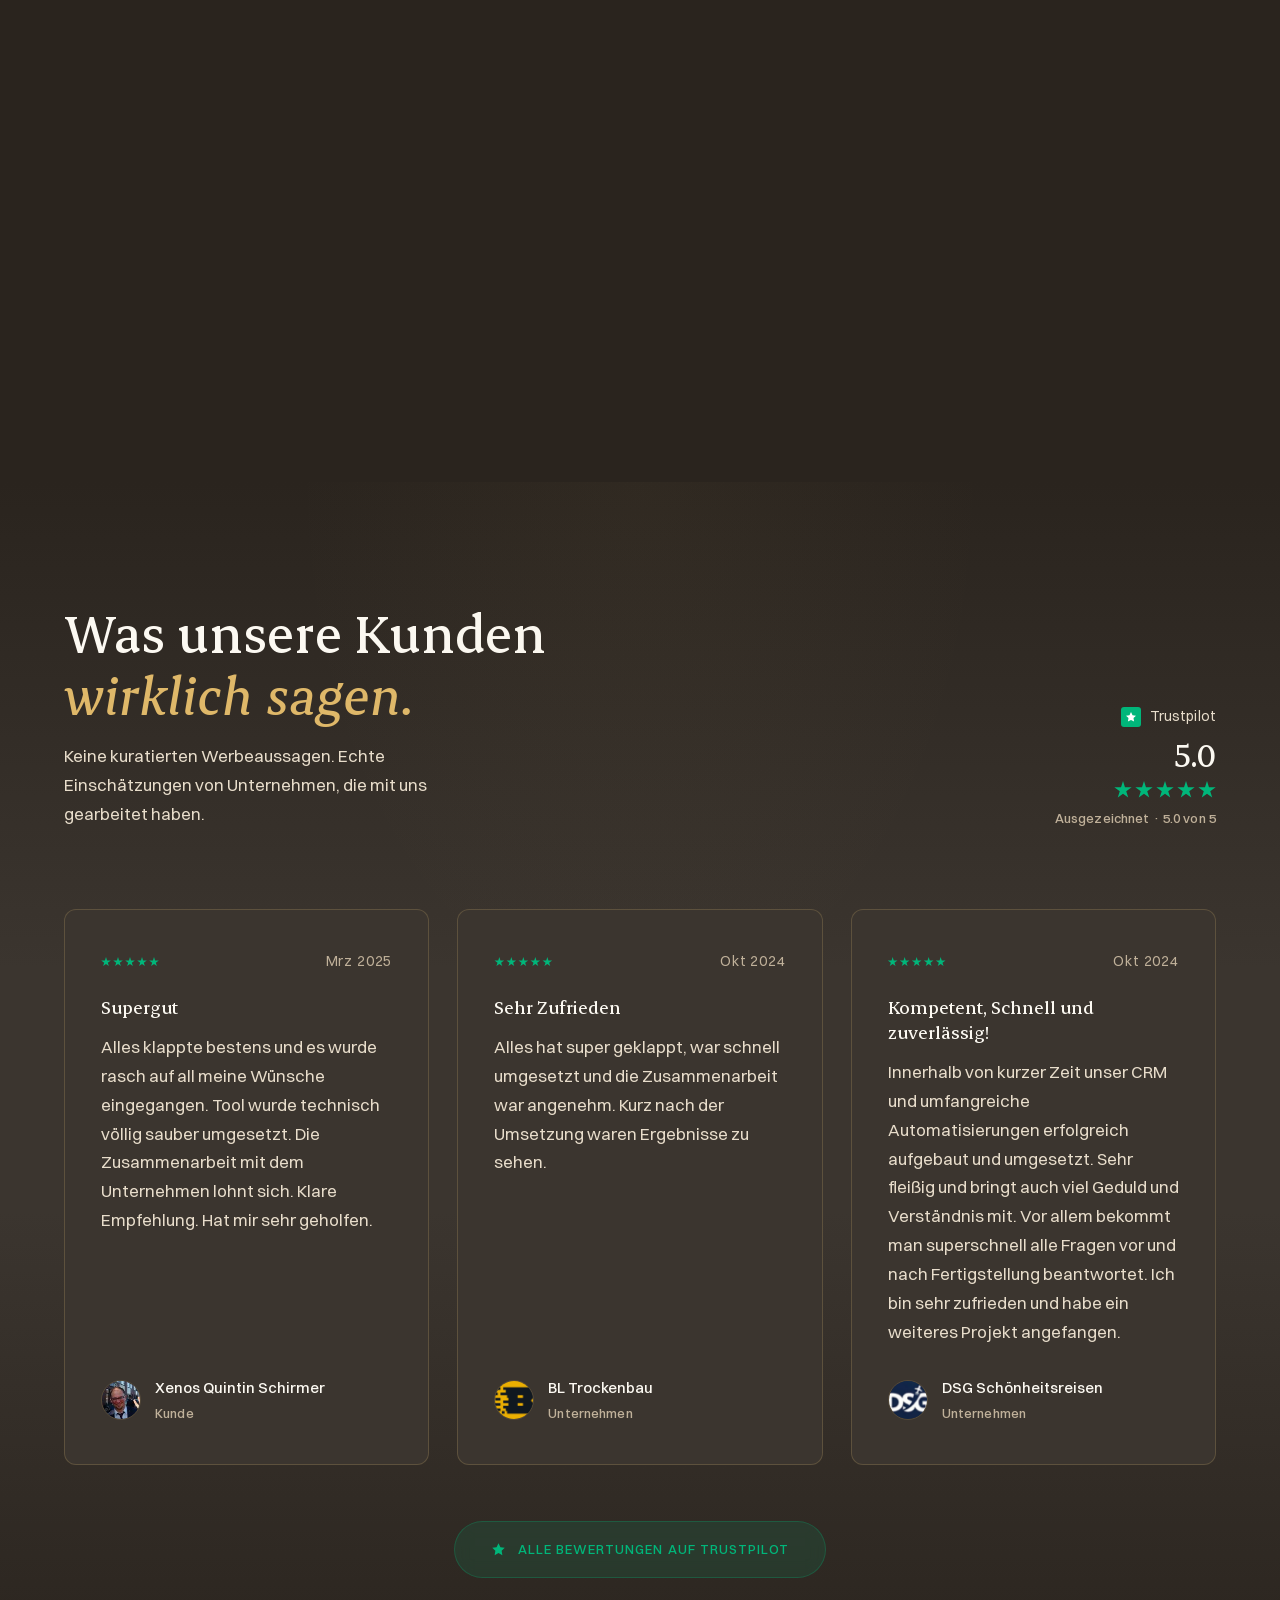
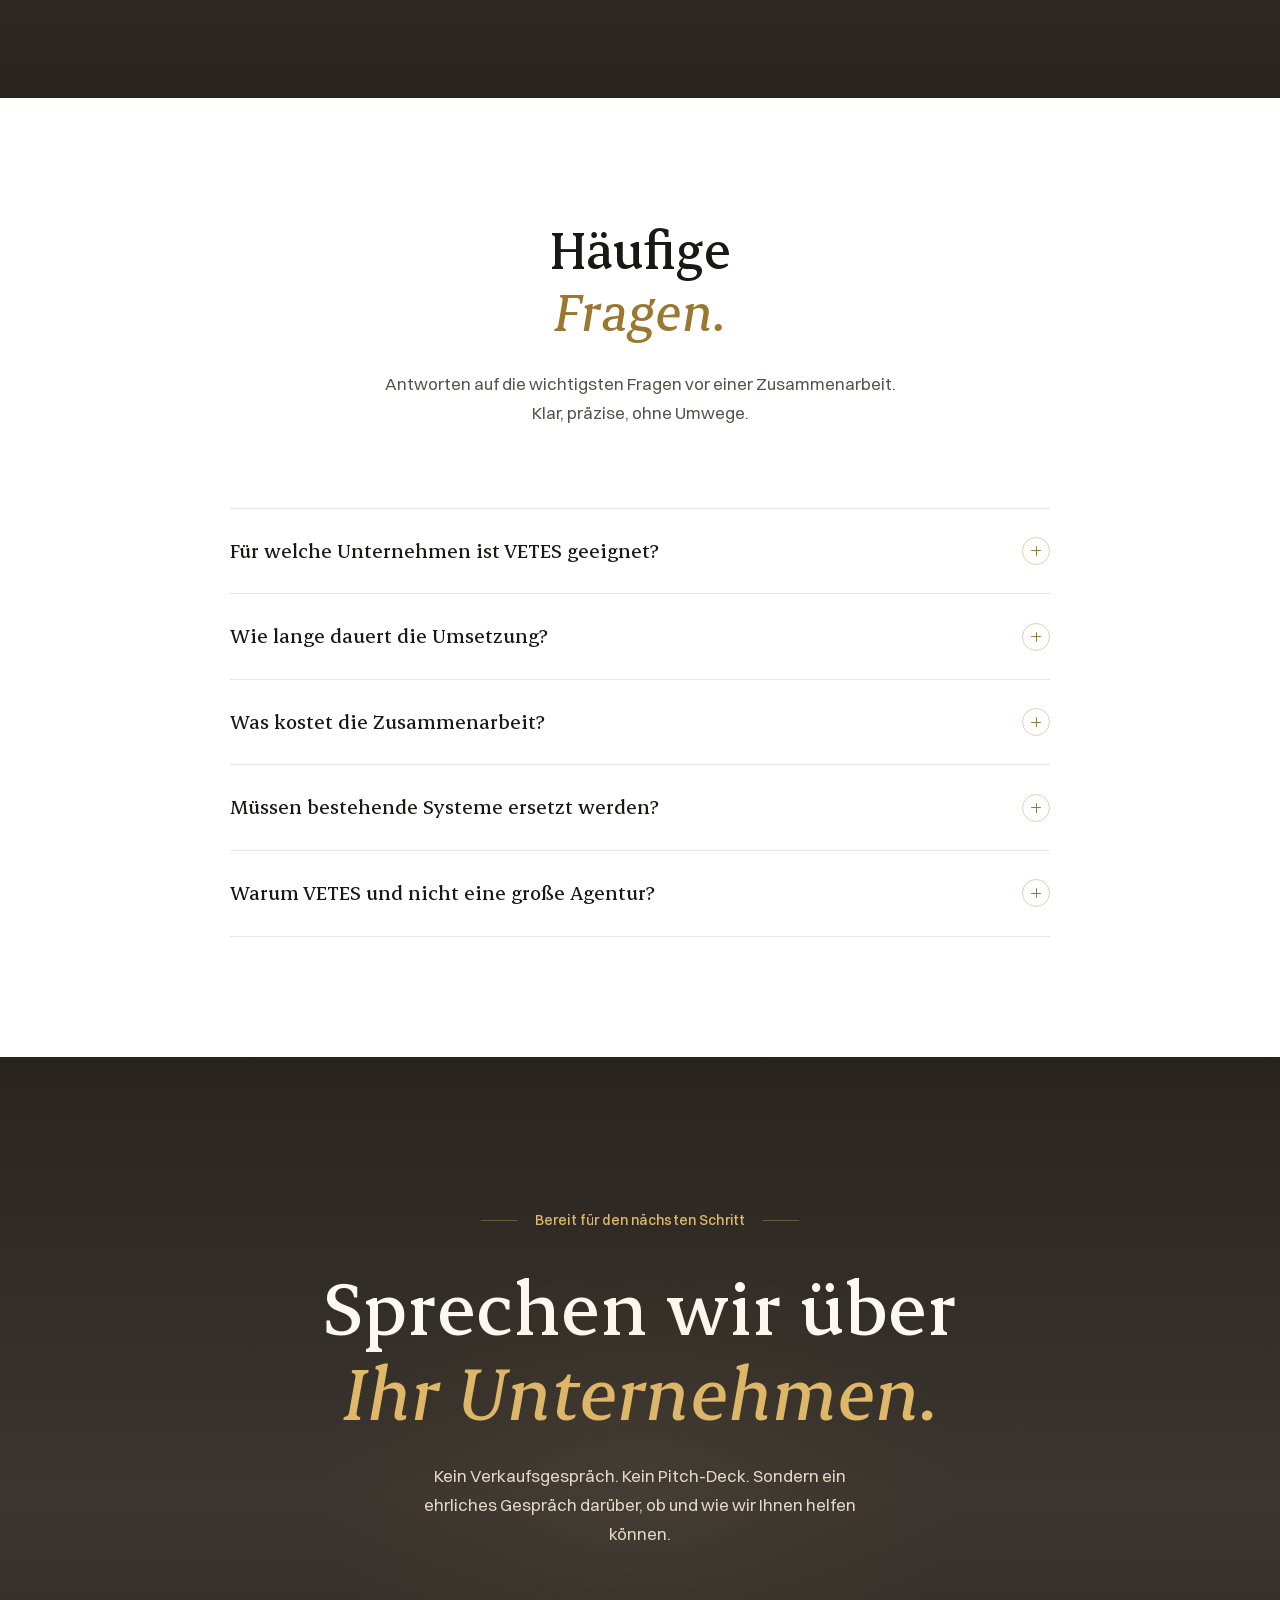
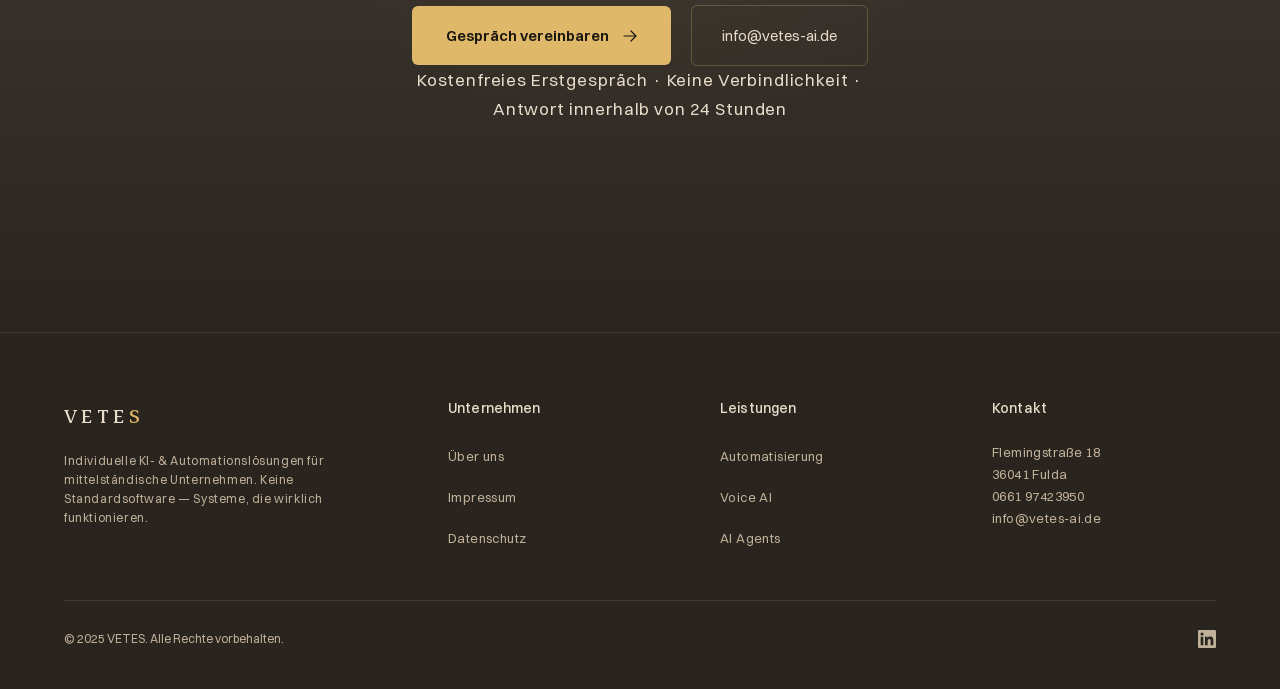
==== commit 1954bfd9: "Add Autohaus Burmann logo to /autohaus and the homepage carousel Co-Authored-By: Claude Opus 5.5 <no" ====
--- a/index.html
+++ b/index.html
@@ -2211,6 +2211,7 @@
       <div class="ref-logo-item"><img src="assets/logos/amthauer.jpg" alt="Amthauer" class="logo-color" loading="lazy"></div>
       <div class="ref-logo-item"><img src="assets/logos/benkert.png" alt="Autohaus Benkert GmbH" class="logo-color" loading="lazy"></div>
       <div class="ref-logo-item"><img src="assets/logos/habfast.png" alt="Autohaus Habfast" class="logo-color" loading="lazy"></div>
+      <div class="ref-logo-item"><img src="assets/logos/burmann.jpg" alt="Autohaus Burmann" class="logo-color" loading="lazy"></div>
       <!-- duplicate set for seamless marquee -->
       <div class="ref-logo-item"><img src="assets/logos/bl-trockenbau.png" alt="BL Trockenbau" loading="lazy"></div>
       <div class="ref-logo-item"><img src="assets/logos/beautyroom.png" alt="Beautyroom Fulda" class="logo-pastel" loading="lazy"></div>
@@ -2224,6 +2225,7 @@
       <div class="ref-logo-item"><img src="assets/logos/amthauer.jpg" alt="Amthauer" class="logo-color" loading="lazy"></div>
       <div class="ref-logo-item"><img src="assets/logos/benkert.png" alt="Autohaus Benkert GmbH" class="logo-color" loading="lazy"></div>
       <div class="ref-logo-item"><img src="assets/logos/habfast.png" alt="Autohaus Habfast" class="logo-color" loading="lazy"></div>
+      <div class="ref-logo-item"><img src="assets/logos/burmann.jpg" alt="Autohaus Burmann" class="logo-color" loading="lazy"></div>
     </div>
   </div>
 </section>
